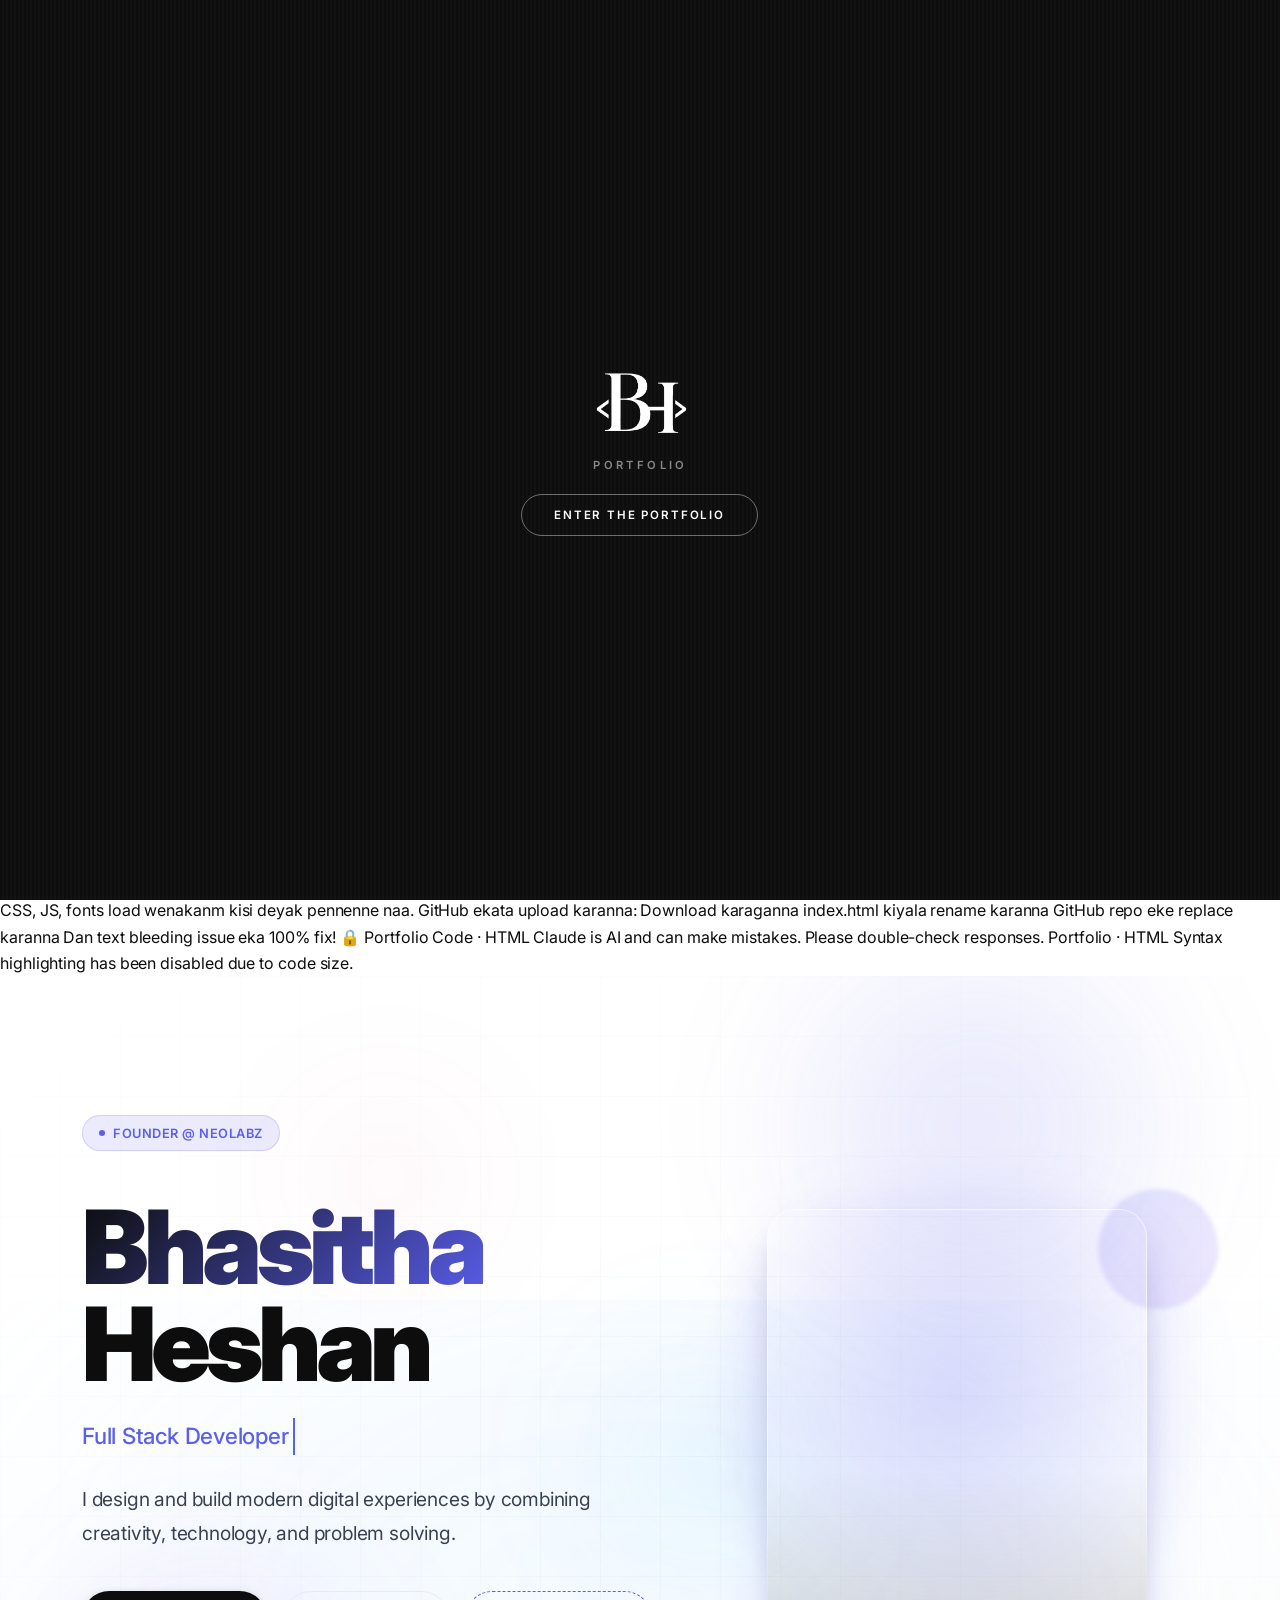
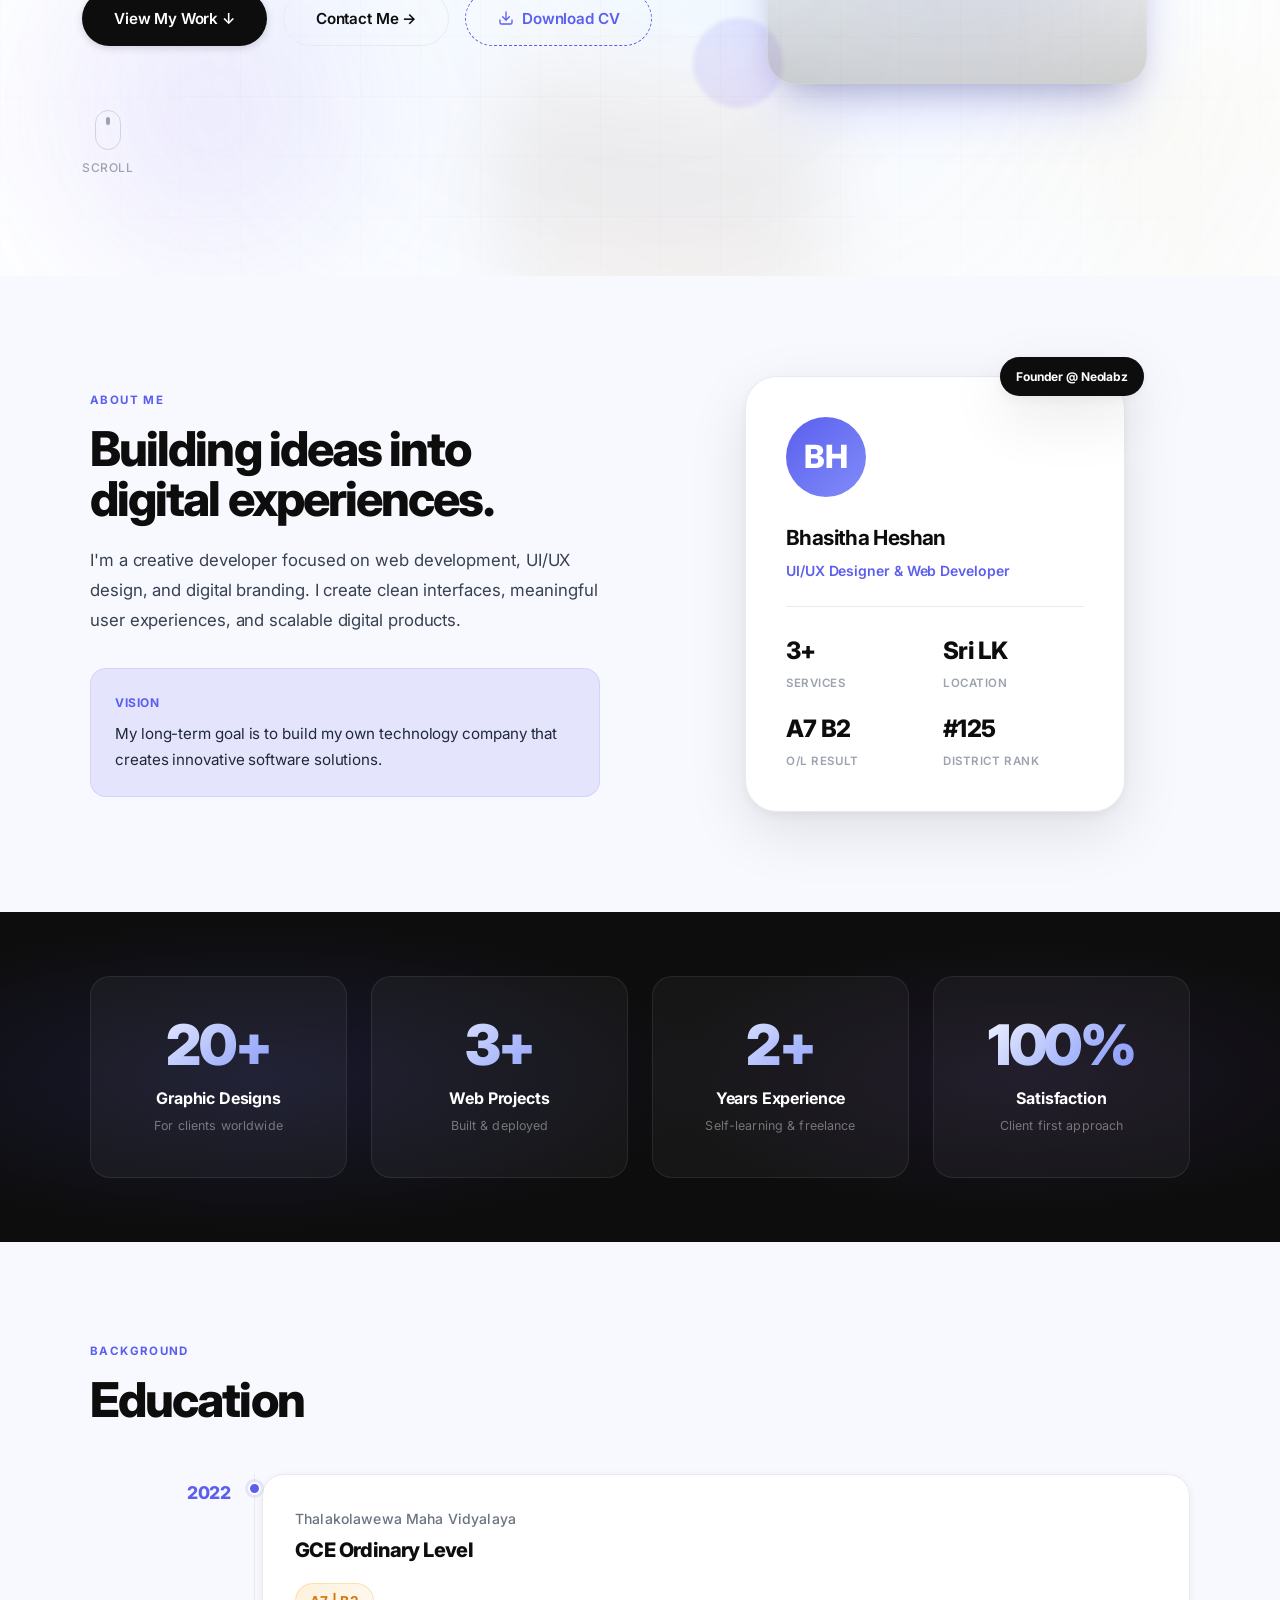
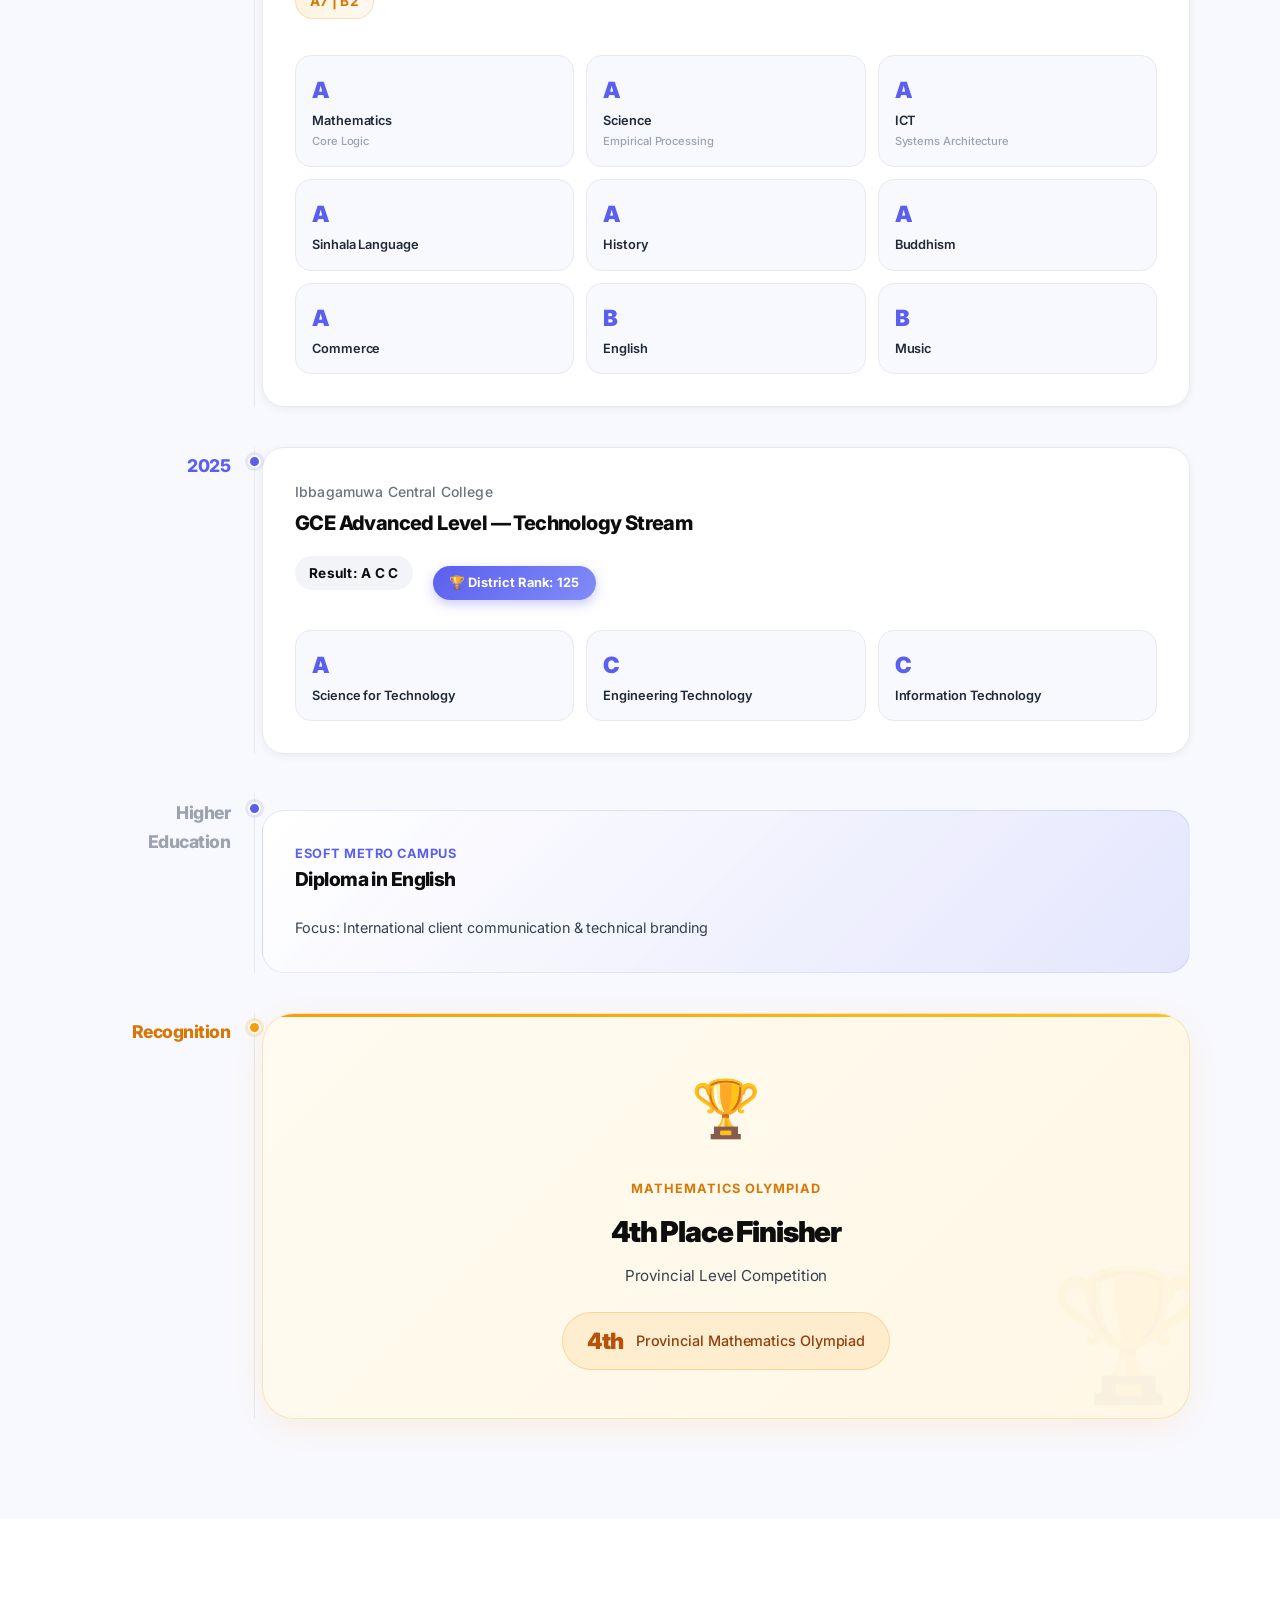
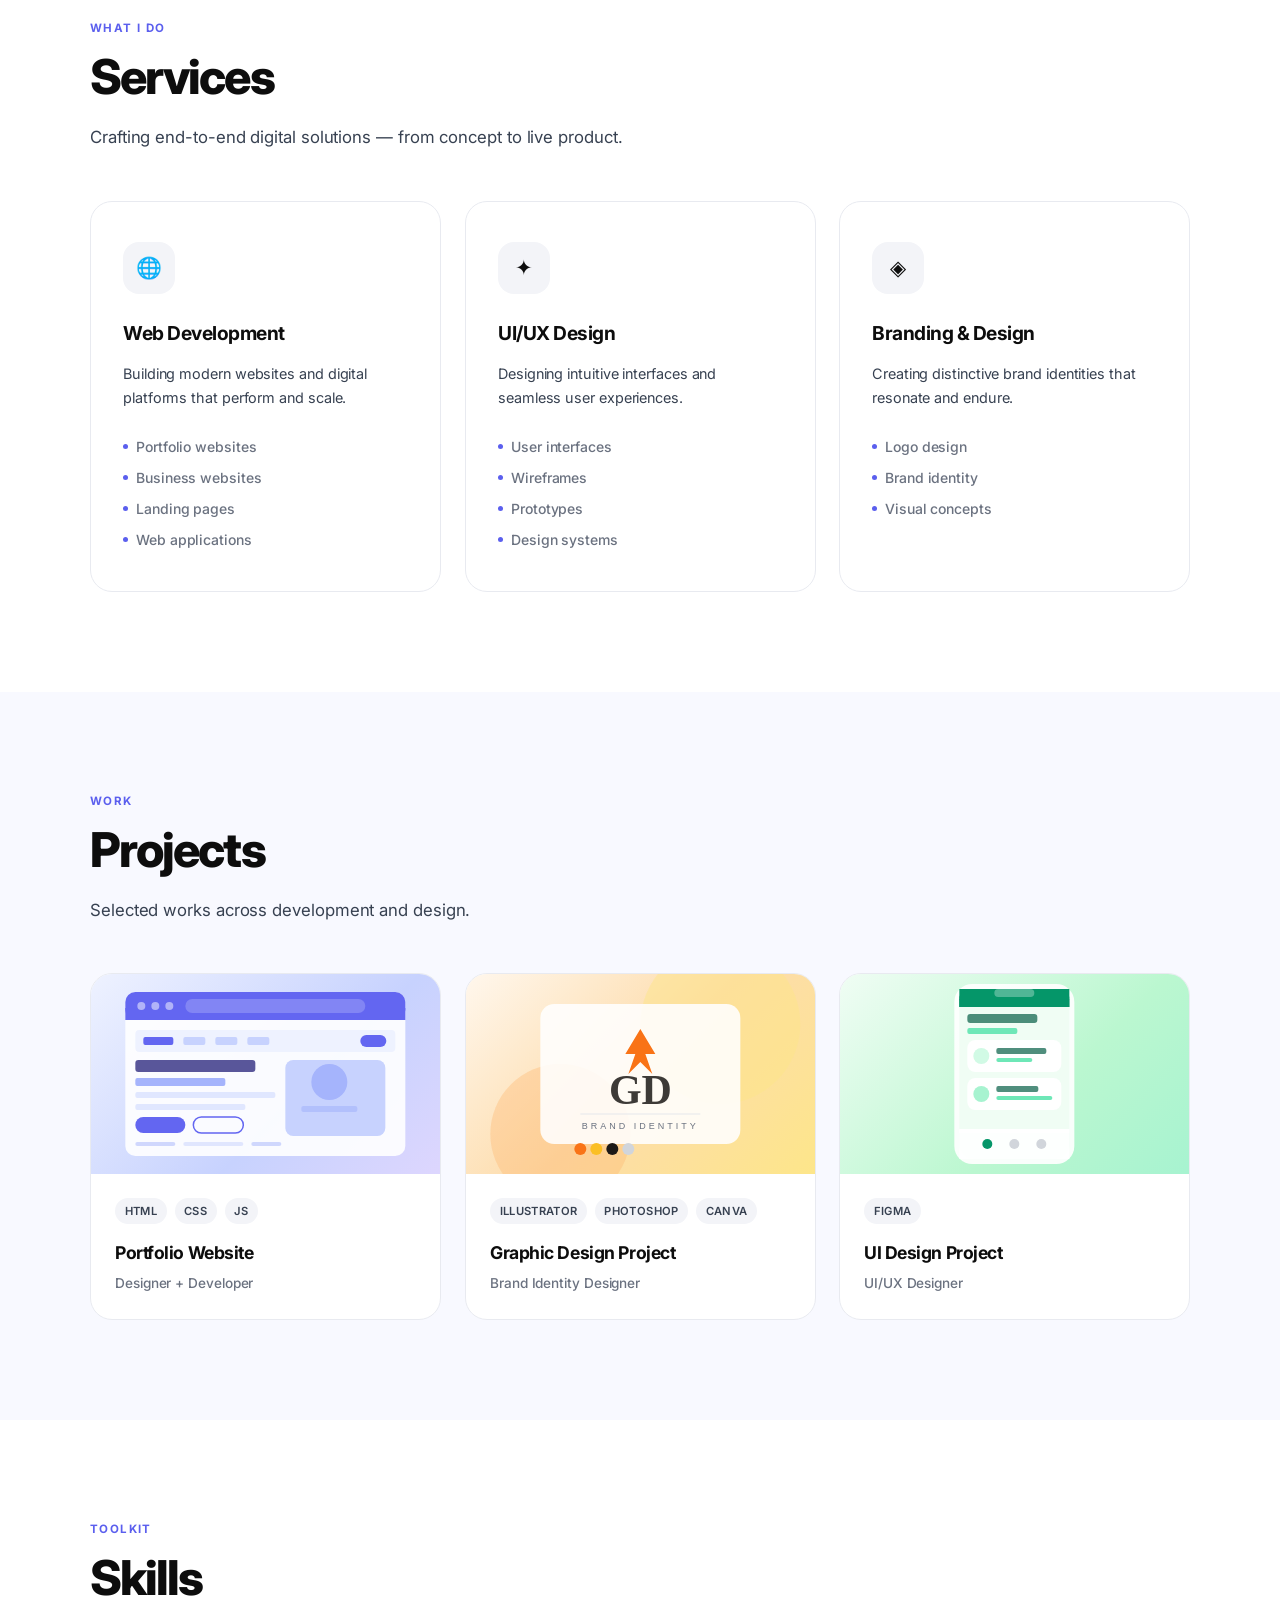
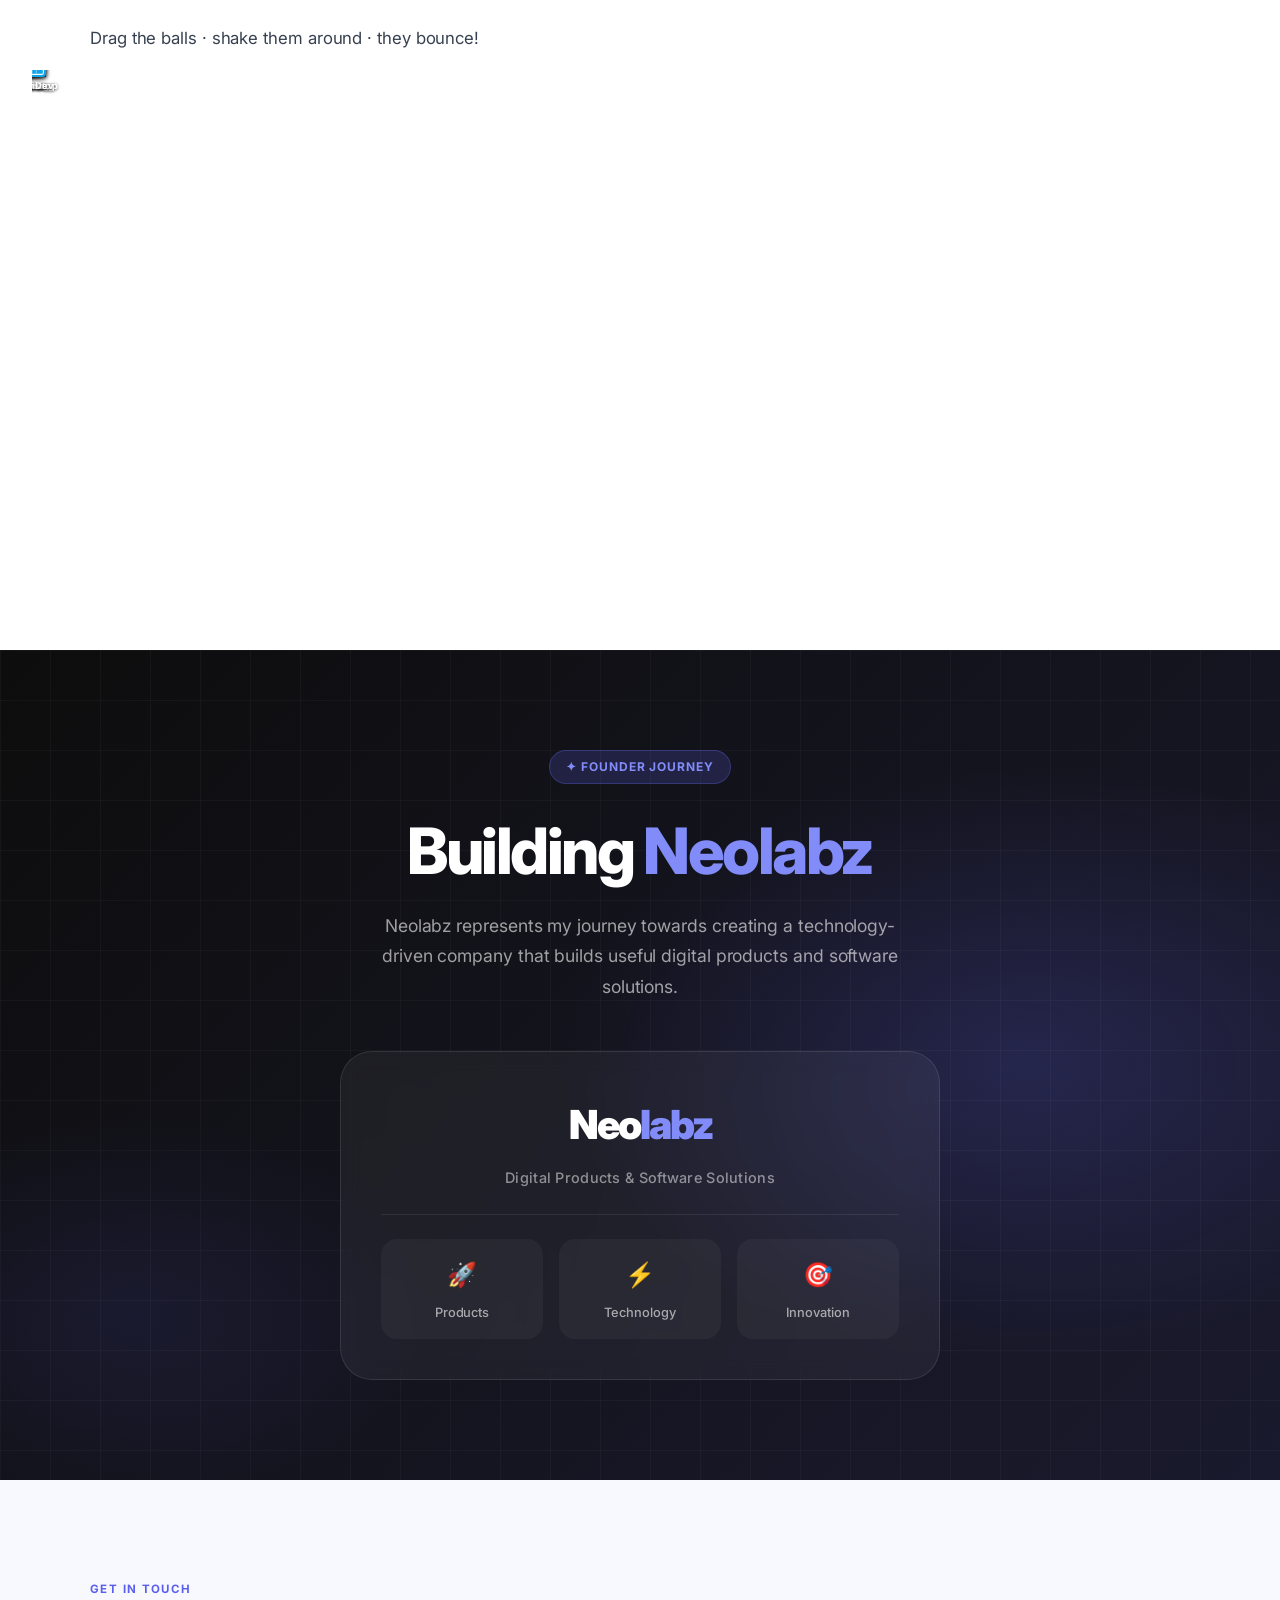
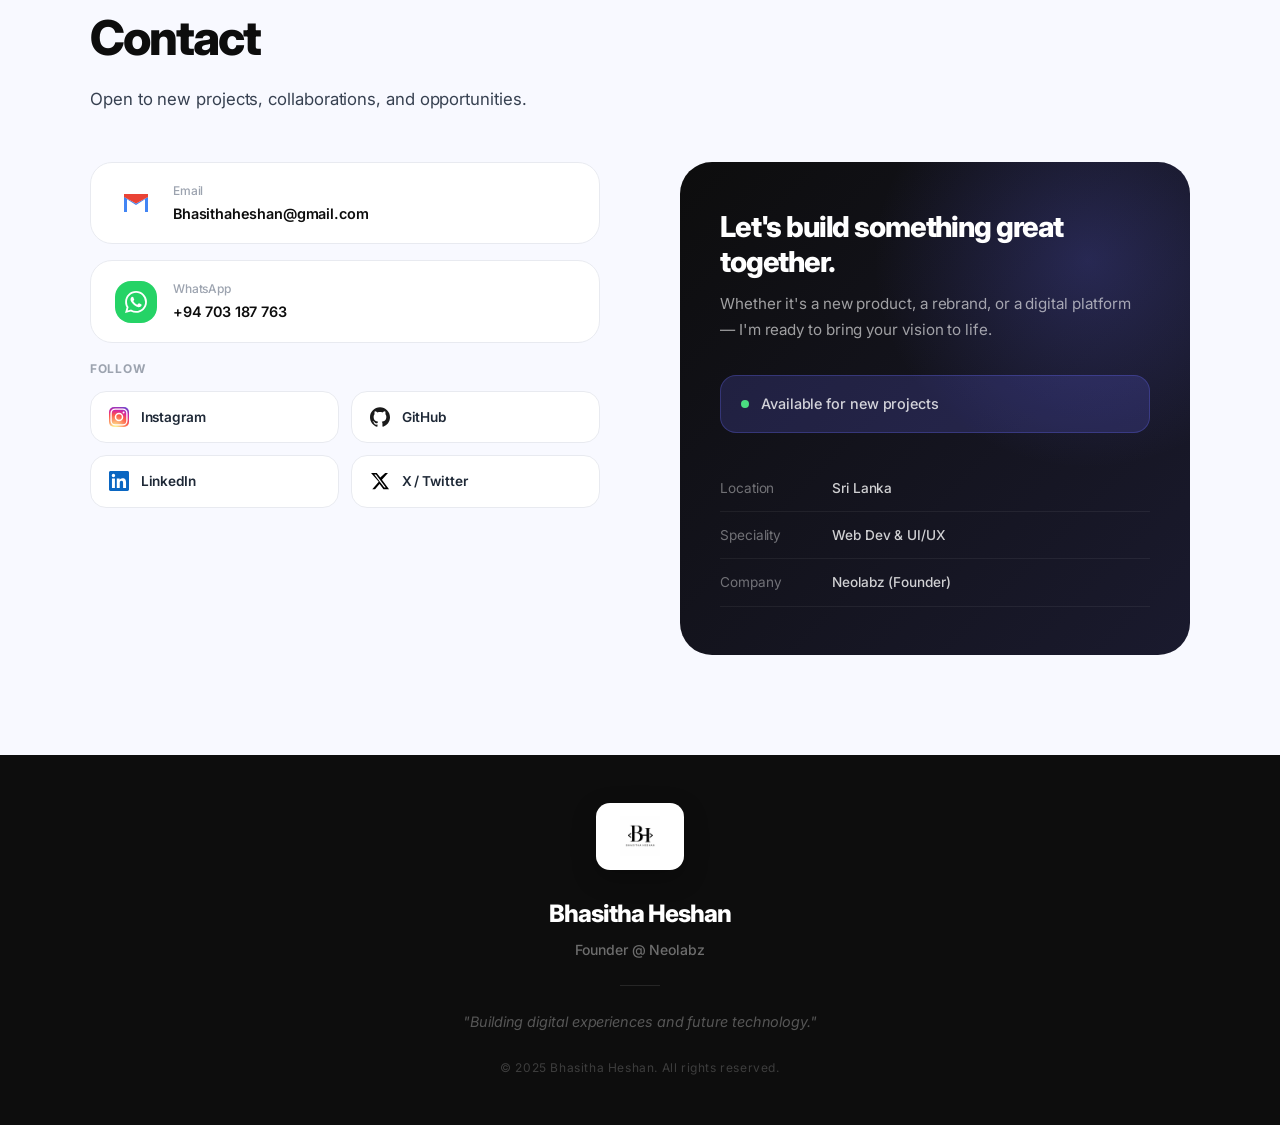
==== index.html @ 8f7a5eb4 "Update index.html" ====
Claude finished the response
1783756547274_image.png
bhman  kiuwe me active krana code eka dan weda nene eka wenuwata bh enna oni ethenta kiyala

Hari machan! Screenshot eke "↑↑↓↓←→←→BA" kiyala pennawa — eka purana Konami code eka. Dan "bh" type karanna change kala, eth egg eke text eka update wela naa. Fix karannam!


Find the Easter egg text and code references
Find the Easter egg text and code references
Found it! Line 3833 sahə 3836 eke old Konami code text thiyenawa. Fix karannam:


Edited a file, read a file
Edited a file, read a file
Done machan! Dan Easter egg screen eke:

"B   H" — monospace, large, white — oyage initials clearly pennawa
"Secret code unlocked 🔓" — Konami Code kiyala naa
Keyboard eke b then h type karanna — try karanna! 🎮


Portfolio
Code · HTML 
1783782776582_image.png
github ekata dala host krl open krama mema enawane uda akuru ekka

Machan issue eka theruma giyaa! GitHub Pages eke site eka open wenakotan, preloader skip wela page content eka directly pennawa, eka nisa chat conversation text eka visible wenawa. Meka GitHub Pages eke index.html eka properly set naa nisa wenawa.

Root cause: portfolio.html kiyala file name eka thiyenawa — GitHub Pages ekata index.html ona.

Fix eka simple:

portfolio.html eka download karanna
index.html kiyala rename karanna
GitHub repository eke replace karanna
Thawath issue ekak: URL eke bhasithaheshan.github.io/Portfolio/ → /Portfolio/ subfolder eke thiyenawa nisa canonical URL eka, og:url eka wrong wenawa. Fix karannam:


Edited 2 files, ran a command
Edited 2 files, ran a command
Now the main issue — text content pennawa nisa preloader eka properly working naa GitHub Pages eke. Let me check:


Ran a command, viewed a file
Ran a command, viewed a file
Found it — GitHub Pages eke JS slow load wenakota body content flash wenawa (FOUC — Flash Of Unstyled Content). Fix: body eke visibility:hidden damannam, JS load wela preloader open wenakotan reveal karannam:


Hide body until preloader JS runs to prevent content flash on GitHub Pages
Hide body until preloader JS runs to prevent content flash on GitHub Pages
Now add a tiny inline script in <head> that immediately shows the body (before full JS loads) to prevent blank white screen:


Edited a file, read a file
Edited a file, read a file
Fix kala machan! Dan mehema karanna:

Step 1: File eka download karanna

Step 2: portfolio.html → index.html kiyala rename karanna (important!)

Step 3: GitHub repository eke yanna → old file eka delete karanna → index.html upload karanna

Step 4: Settings → Pages → Branch: main, folder: / (root) kiyala set karanna

Mokada fix kala:

body{visibility:hidden} — page load wenakotan content invisible, preloader witharai pennawa
DOMContentLoaded — DOM ready wenakotan body-ready class add wenawa, content visible wenawa
GitHub Pages URL eka update kala (canonical, og:url)
Dan upload karala bhasithaheshan.github.io/Portfolio/ open karanna — clean preloader eka witharai pennawa, chat text eka naa! ✅


Portfolio
Code · HTML 
1783783587118_image.png
dan wedi

Machan issue eka clear — preloader eka full screen cover wela naa, body content directly pennawa. visibility:hidden fix eka work kara naa GitHub Pages eke.

Real issue: DOMContentLoaded trigger wenawa, body visible wenawa, eth preloader overlay eka z-index eken above naa properly. Complete fix karannam:


Fix FOUC - hide body completely until preloader is visible
Fix FOUC - hide body completely until preloader is visible
But wait — the real problem is that the preloader div itself might not be covering content properly. Let me check and make the preloader absolutely bulletproof:


Viewed 2 files, ran a command
Viewed 2 files, ran a command
Preloader z-index 9999 eka hari. Real issue eka venna puluwan — curtains eke background naa preloader level eke (preloader itself has no background, only curtain children do). Fix: preloader ekata background:#0D0D0D directly add karannam plus extra style strengthen karannam:


Strengthen preloader to guarantee it covers all content
Strengthen preloader to guarantee it covers all content
Also the .loaded transition should handle the fade out correctly. Let's check:


Ran a command, viewed a file
Ran a command, viewed a file
Good. Now also need to make sure body visibility doesn't interfere. Let me clean up the body CSS fix:


Simplify body visibility - rely on preloader covering content instead
Simplify body visibility - rely on preloader covering content instead
Now update the inline head script to use document.documentElement opacity approach properly:


Edited a file, read a file
Edited a file, read a file
Done machan! Dan mehema fix kala:

Layer 1 — <style>html{opacity:0}</style> head eke inline — page eka load wena passe completely invisible (CSS parse wena gaman apply wenawa, JS wait karanne naa)

Layer 2 — DOMContentLoaded → opacity:1 set wenawa (0.15s fade) — preloader eka already visible wela thiyenawa nisa

Layer 3 — #preloader{background:#0D0D0D} — curtain divs render wenakanm solid black bg ekak thiyenawa — no content bleeds through

Sequence:

Page load → html opacity 0 (invisible)
DOM ready → opacity 1 (0.15s) → preloader (solid black + curtains) visible
User clicks "Enter the Portfolio" → curtains open → site reveal
GitHub ekata index.html vidihata rename karala upload karanna — dan text bleed issue eka naa! ✅


Portfolio
Code · HTML 
1783816983369_image.png
menna machan thawath me akuru enawan euwa ain karapan

Machan, issue eka clear — preloader eka render wenawa kalin page content visible wenawa. html{opacity:0} CSS eka inline <style> tag eke thiyenawa, eth GitHub Pages eke CSS load order eka wenawa.

Nuclear fix: <html> tag ekatama directly style attribute eken opacity 0 damannam — eka CSS parse wena kalin apply wenawa:


Ran a command, edited a file
Ran a command, edited a file
Now remove the separate <style>html{opacity:0}</style> tag since it's now inline on the element:


Edited a file, read a file
Edited a file, read a file
Dan <html lang="en" style="opacity:0"> — browser eka parse karanna patan gaththama first byte eke opacity 0 apply wenawa. CSS, JS, fonts load wenakanm kisi deyak pennenne naa.

GitHub ekata upload karanna:

Download karaganna
index.html kiyala rename karanna
GitHub repo eke replace karanna
Dan text bleeding issue eka 100% fix! 🔒


Portfolio
Code · HTML 





Claude is AI and can make mistakes. Please double-check responses.


Portfolio · HTML
Syntax highlighting has been disabled due to code size.
<!DOCTYPE html>
<html lang="en" style="opacity:0">
<head>
<meta charset="UTF-8"/>
<meta name="viewport" content="width=device-width, initial-scale=1.0"/>
<title>Bhasitha Heshan — UI/UX Designer & Web Developer | Founder @ Neolabz</title>
<meta name="description" content="Bhasitha Heshan is a UI/UX Designer, Full Stack Developer, and Founder of Neolabz, based in Sri Lanka. Explore his portfolio of web design, branding, and development work."/>
<meta name="keywords" content="Bhasitha Heshan, UI UX Designer Sri Lanka, Web Developer Sri Lanka, Neolabz, Full Stack Developer, Brand Designer, Portfolio"/>
<meta name="author" content="Bhasitha Heshan"/>
<meta name="robots" content="index, follow"/>
<meta name="theme-color" content="#5B5FEE"/>
<link rel="canonical" href="https://bhasithaheshan.github.io/Portfolio/"/>

<!-- Favicons -->
<link rel="icon" type="image/png" sizes="32x32" href="[data-uri]"/>
<link rel="apple-touch-icon" sizes="180x180" href="[data-uri]"/>
<link rel="icon" type="image/png" sizes="512x512" href="[data-uri]"/>

<!-- Open Graph / Facebook / WhatsApp / LinkedIn -->
<meta property="og:type" content="website"/>
<meta property="og:url" content="https://bhasithaheshan.github.io/Portfolio/"/>
<meta property="og:title" content="Bhasitha Heshan — UI/UX Designer & Web Developer"/>
<meta property="og:description" content="UI/UX Designer, Full Stack Developer, and Founder of Neolabz. Designing and building modern digital experiences."/>
<meta property="og:image" content="[data-uri]"/>
<meta property="og:image:width" content="800"/>
<meta property="og:image:height" content="800"/>
<meta property="og:locale" content="en_US"/>
<meta property="og:site_name" content="Bhasitha Heshan Portfolio"/>

<!-- Twitter / X Card -->
<meta name="twitter:card" content="summary_large_image"/>
<meta name="twitter:title" content="Bhasitha Heshan — UI/UX Designer & Web Developer"/>
<meta name="twitter:description" content="UI/UX Designer, Full Stack Developer, and Founder of Neolabz. Designing and building modern digital experiences."/>
<meta name="twitter:image" content="[data-uri]"/>

<!-- Structured data for Google (Person schema) -->
<script type="application/ld+json">
{
  "@context": "https://schema.org",
  "@type": "Person",
  "name": "Bhasitha Heshan",
  "jobTitle": "UI/UX Designer & Full Stack Developer",
  "worksFor": {
    "@type": "Organization",
    "name": "Neolabz"
  },
  "url": "https://bhasithaheshan.com/",
  "sameAs": []
}
</script>

<link rel="preconnect" href="https://fonts.googleapis.com"/>
<script>
document.addEventListener('DOMContentLoaded', function() {
  document.documentElement.style.transition = 'opacity 0.15s ease';
  document.documentElement.style.opacity = '1';
});
</script>
<link rel="preconnect" href="https://fonts.gstatic.com" crossorigin/>
<link href="https://fonts.googleapis.com/css2?family=Inter:wght@300;400;500;600;700;800;900&display=swap" rel="stylesheet"/>
<style>
:root{
  --white:#ffffff;
  --black:#0D0D0D;
  --gray-50:#F8F9FF;
  --gray-100:#F3F4F8;
  --gray-200:#E8EAF0;
  --gray-300:#D1D5DB;
  --gray-400:#9CA3AF;
  --gray-500:#6B7280;
  --gray-600:#374151;
  --gray-700:#1F2937;
  --gray-900:#0D0D0D;
  /* Typography tokens */
  --text-primary:#0D0D0D;
  --text-secondary:#1F2937;
  --text-body:#374151;
  --text-muted:#6B7280;
  --text-faint:#9CA3AF;
  /* Accent */
  --accent:#5B5FEE;
  --accent-light:#818CF8;
  --accent-dark:#4338CA;
  --accent-glow:rgba(91,95,238,0.12);
  --accent-glow-strong:rgba(91,95,238,0.22);
  /* Surfaces */
  --surface:#ffffff;
  --surface-raised:#F8F9FF;
  --surface-border:#E8EAF0;
  /* Gradients */
  --grad-text:linear-gradient(135deg,#0D0D0D 0%,#5B5FEE 55%,#8B5CF6 100%);
  /* Legacy compat */
  --glass:rgba(255,255,255,0.75);
  --radius-sm:10px;
  --radius:16px;
  --radius-lg:22px;
  --radius-xl:32px;
  --shadow-sm:0 2px 8px rgba(0,0,0,0.06);
  --shadow:0 6px 24px rgba(0,0,0,0.08),0 1px 3px rgba(0,0,0,0.04);
  --shadow-lg:0 20px 60px rgba(0,0,0,0.1),0 4px 12px rgba(0,0,0,0.05);
  --shadow-xl:0 40px 100px rgba(0,0,0,0.13);
  --shadow-accent:0 8px 30px rgba(91,95,238,0.3);
  --transition:cubic-bezier(0.4,0,0.2,1);
  --transition-spring:cubic-bezier(0.34,1.56,0.64,1);
}
*,*::before,*::after{box-sizing:border-box;margin:0;padding:0}
html{scroll-behavior:smooth;-webkit-font-smoothing:antialiased;-moz-osx-font-smoothing:grayscale}
body{
  font-family:'Inter',-apple-system,BlinkMacSystemFont,'Segoe UI',sans-serif;
  background:#ffffff;
  color:var(--text-primary);
  overflow-x:hidden;
  line-height:1.65;
  font-size:16px;
  letter-spacing:-0.005em;
}
body.body-ready{
  visibility:visible;
}
a{text-decoration:none;color:inherit}
img{max-width:100%;height:auto}
::selection{background:var(--accent);color:#fff}

/* SCROLLBAR */
::-webkit-scrollbar{width:4px}
::-webkit-scrollbar-track{background:var(--gray-100)}
::-webkit-scrollbar-thumb{background:var(--accent);border-radius:2px}

/* ====== DARK MODE ====== */
body.dark-mode{
  --white:#ffffff;
  --black:#F0F0F0;
  --gray-50:#1A1A2E;
  --gray-100:#16213E;
  --gray-200:#0F3460;
  --gray-300:#374151;
  --gray-400:#6B7280;
  --gray-500:#9CA3AF;
  --gray-600:#D1D5DB;
  --gray-700:#E5E7EB;
  --gray-900:#F9FAFB;
  --text-primary:#F9FAFB;
  --text-secondary:#E5E7EB;
  --text-body:#D1D5DB;
  --text-muted:#9CA3AF;
  --text-faint:#6B7280;
  --surface:#1E1E2E;
  --surface-raised:#252538;
  --surface-border:#2D2D44;
  --glass:rgba(30,30,46,0.85);
  --grad-text:linear-gradient(135deg,#F9FAFB 0%,#818CF8 55%,#A78BFA 100%);
  --shadow-sm:0 2px 8px rgba(0,0,0,0.3);
  --shadow:0 6px 24px rgba(0,0,0,0.4),0 1px 3px rgba(0,0,0,0.2);
  --shadow-lg:0 20px 60px rgba(0,0,0,0.5),0 4px 12px rgba(0,0,0,0.3);
  background:#12121E;
  color:var(--text-primary);
}
body.dark-mode nav{
  background:rgba(18,18,30,0.9);
  border-bottom:1px solid rgba(255,255,255,0.06);
}
body.dark-mode .hero-badge{
  background:rgba(91,95,238,0.2);
  border-color:rgba(91,95,238,0.35);
}
body.dark-mode .service-card,
body.dark-mode .project-card,
body.dark-mode .skill-item,
body.dark-mode .education-card,
body.dark-mode .about-card{
  background:var(--surface);
  border-color:var(--surface-border);
}
body.dark-mode .timeline-line{background:var(--surface-border)}
body.dark-mode .mobile-menu{background:rgba(18,18,30,0.98)}
body.dark-mode #home{background:#12121E}
body.dark-mode section{background:#12121E}
body.dark-mode section:nth-child(even){background:#1A1A2E}
body.dark-mode footer{background:#0A0A14}
body.dark-mode .footer-logo-wrap{
  background:rgba(255,255,255,0.1);
  box-shadow:0 4px 16px rgba(0,0,0,0.4);
}
body.dark-mode .tech-tag{
  background:rgba(91,95,238,0.15);
  color:var(--accent-light);
  border:1px solid rgba(91,95,238,0.25);
}
body.dark-mode .hero-grid{opacity:0.04}
body.dark-mode #skills-physics-wrap{background:transparent}

/* Dark mode toggle button */
.dark-toggle{
  background:none;
  border:none;
  cursor:pointer;
  width:40px;height:40px;
  border-radius:50%;
  display:flex;align-items:center;justify-content:center;
  font-size:1.2rem;
  color:var(--text-primary);
  transition:background 0.2s, transform 0.3s var(--transition-spring);
  flex-shrink:0;
  margin-left:0.5rem;
}
.dark-toggle:hover{
  background:var(--accent-glow);
  transform:rotate(20deg) scale(1.1);
}
.dark-toggle .icon-sun{display:none}
.dark-toggle .icon-moon{display:block}
body.dark-mode .dark-toggle .icon-sun{display:block}
body.dark-mode .dark-toggle .icon-moon{display:none}

/* ====== NAV ====== */
nav{
  position:fixed;top:16px;left:50%;
  transform:translateX(-50%);
  z-index:100;
  padding:0 1rem 0 1.25rem;
  display:flex;align-items:center;justify-content:space-between;
  height:52px;
  width:calc(100% - 3rem);
  max-width:1000px;
  background:rgba(255,255,255,0.75);
  backdrop-filter:blur(24px) saturate(200%);
  -webkit-backdrop-filter:blur(24px) saturate(200%);
  border:1px solid rgba(0,0,0,0.08);
  border-radius:100px;
  box-shadow:0 4px 24px rgba(0,0,0,0.06), 0 1px 2px rgba(0,0,0,0.04);
  transition:all 0.4s var(--transition);
}
nav.scrolled{
  background:rgba(255,255,255,0.88);
  box-shadow:0 8px 32px rgba(0,0,0,0.1), 0 1px 3px rgba(0,0,0,0.06);
}
body.dark-mode nav{
  background:rgba(18,18,30,0.75);
  border-color:rgba(255,255,255,0.08);
  box-shadow:0 4px 24px rgba(0,0,0,0.3);
}
body.dark-mode nav.scrolled{
  background:rgba(18,18,30,0.92);
  box-shadow:0 8px 32px rgba(0,0,0,0.4);
}
.nav-logo{
  display:flex;align-items:center;
  text-decoration:none;
  flex-shrink:0;
  color:var(--text-primary);
  transition:opacity 0.2s;
}
.nav-logo:hover{opacity:0.7}
.nav-logo-svg{
  height:32px;
  width:auto;
  transition:transform 0.2s;
}
.nav-logo:hover .nav-logo-svg{transform:scale(1.04)}
.nav-links{
  display:flex;align-items:center;gap:0.1rem;
  list-style:none;
}
.nav-links a{
  font-size:0.82rem;font-weight:500;
  color:var(--text-muted);
  padding:0.4rem 0.75rem;
  border-radius:100px;
  transition:all 0.2s var(--transition);
  letter-spacing:-0.01em;
  white-space:nowrap;
}
.nav-links a:hover{
  color:var(--text-primary);
  background:rgba(0,0,0,0.05);
}
body.dark-mode .nav-links a:hover{
  background:rgba(255,255,255,0.08);
}
.nav-links a.active{
  color:var(--text-primary);
  background:rgba(0,0,0,0.05);
}
body.dark-mode .nav-links a.active{
  background:rgba(255,255,255,0.08);
}
.nav-cta{
  background:var(--black) !important;
  color:#fff !important;
  padding:0.45rem 1.1rem !important;
  font-size:0.82rem !important;
}
.nav-cta:hover{
  background:var(--accent) !important;
  color:#fff !important;
  transform:scale(1.03);
}
.nav-mobile-btn{
  display:none;
  flex-direction:column;gap:5px;
  background:none;border:none;cursor:pointer;padding:8px;
}
.nav-mobile-btn span{
  display:block;width:20px;height:1.5px;
  background:var(--black);border-radius:2px;
  transition:all 0.3s var(--transition);
}
body.dark-mode .nav-mobile-btn span{background:#fff}
.mobile-menu{
  display:none;
  position:fixed;top:76px;left:1.5rem;right:1.5rem;z-index:99;
  background:rgba(255,255,255,0.97);
  backdrop-filter:blur(20px);
  border:1px solid rgba(0,0,0,0.08);
  border-radius:20px;
  padding:1rem;
  flex-direction:column;gap:0.25rem;
  box-shadow:0 8px 32px rgba(0,0,0,0.1);
}
.mobile-menu.open{display:flex}
.mobile-menu a{
  font-size:1rem;font-weight:500;color:var(--gray-700);
  padding:0.75rem 1rem;border-radius:var(--radius-sm);
  transition:all 0.2s;
}
.mobile-menu a:hover{background:var(--gray-100);color:var(--black)}

/* ====== PAGE TRANSITION ====== */
#page-transition{
  position:fixed;
  top:0;left:0;right:0;
  z-index:9000;
  pointer-events:none;
}
.pt-bar{
  height:3px;
  width:0%;
  background:linear-gradient(90deg, var(--accent) 0%, var(--accent-light) 50%, #8B5CF6 100%);
  box-shadow:0 0 10px rgba(91,95,238,0.6);
  transition:width 0.35s var(--transition), opacity 0.25s;
  opacity:0;
}
.pt-bar.running{
  opacity:1;
}

/* Section fade-in on scroll nav */
.section-transitioning{
  animation:sectionFadeIn 0.45s var(--transition) both;
}
@keyframes sectionFadeIn{
  from{opacity:0.4;transform:translateY(12px)}
  to{opacity:1;transform:translateY(0)}
}

/* ====== SCROLL PROGRESS BAR ====== */
#scroll-progress{
  position:fixed;
  top:0;left:0;
  height:3px;
  width:0%;
  background:linear-gradient(90deg,var(--accent) 0%,var(--accent-light) 50%,#8B5CF6 100%);
  z-index:200;
  transition:width 0.1s linear;
  box-shadow:0 0 8px rgba(91,95,238,0.5);
}

/* ====== CINEMATIC CURTAIN PRELOADER ====== */
#preloader{
  position:fixed;
  inset:0;
  z-index:9999;
  pointer-events:all;
  display:flex;
  align-items:center;
  justify-content:center;
  background:#0D0D0D; /* Solid fallback so nothing shows through before curtains render */
  transition:none;
}
/* Left curtain */
.curtain-left,
.curtain-right{
  position:absolute;
  top:0;bottom:0;
  width:50%;
  background:#0D0D0D;
  z-index:1;
  transition:transform 0.9s cubic-bezier(0.76,0,0.24,1);
}
.curtain-left{ left:0; transform:translateX(0); }
.curtain-right{ right:0; transform:translateX(0); }

/* Curtain texture overlay */
.curtain-left::after,
.curtain-right::after{
  content:'';
  position:absolute;
  inset:0;
  background:repeating-linear-gradient(
    90deg,
    transparent,
    transparent 2px,
    rgba(255,255,255,0.02) 2px,
    rgba(255,255,255,0.02) 4px
  );
  pointer-events:none;
}

/* Center seam glow */
.curtain-seam{
  position:absolute;
  top:0;bottom:0;
  left:50%;
  width:2px;
  transform:translateX(-50%);
  background:linear-gradient(
    to bottom,
    transparent 0%,
    var(--accent) 20%,
    var(--accent-light) 50%,
    var(--accent) 80%,
    transparent 100%
  );
  z-index:2;
  opacity:0;
  animation:seamGlow 1.2s 0.2s ease forwards;
}
@keyframes seamGlow{
  0%{opacity:0;box-shadow:none}
  40%{opacity:1;box-shadow:0 0 20px 4px rgba(91,95,238,0.6)}
  100%{opacity:0;box-shadow:0 0 40px 8px rgba(91,95,238,0)}
}

/* Center content */
.preloader-content{
  position:absolute;
  z-index:3;
  display:flex;flex-direction:column;align-items:center;gap:1.2rem;
  pointer-events:none; /* children that need clicks override this */
}
.preloader-content .preloader-enter-btn{
  pointer-events:all;
}
.preloader-logo-img{
  height:72px;
  width:auto;
  filter:none;
  opacity:0;
  animation:preloaderLogoIn 0.6s 0.15s cubic-bezier(0.34,1.56,0.64,1) forwards;
}
@keyframes preloaderLogoIn{
  from{opacity:0;transform:scale(0.8) translateY(12px)}
  to{opacity:1;transform:scale(1) translateY(0)}
}
.preloader-tagline{
  font-size:0.7rem;
  font-weight:600;
  letter-spacing:0.3em;
  text-transform:uppercase;
  color:rgba(255,255,255,0.5);
  opacity:0;
  animation:preloaderFadeIn 0.5s 0.5s ease forwards;
}
.preloader-bar-track{
  width:120px;height:1.5px;
  background:rgba(255,255,255,0.15);
  overflow:hidden;
  opacity:0;
  animation:preloaderFadeIn 0.5s 0.3s ease forwards;
}
.preloader-bar-fill{
  height:100%;width:0%;
  background:linear-gradient(90deg,var(--accent),var(--accent-light));
  animation:preloaderFill 1.1s 0.4s ease forwards;
}
@keyframes preloaderFadeIn{
  from{opacity:0;transform:translateY(6px)}
  to{opacity:1;transform:translateY(0)}
}
@keyframes preloaderFill{
  from{width:0%} to{width:100%}
}

/* Enter button */
.preloader-enter-btn{
  display:flex;align-items:center;justify-content:center;
  background:transparent;
  color:#ffffff;
  border:1.5px solid rgba(255,255,255,0.4);
  padding:0.8rem 2rem;
  border-radius:100px;
  font-size:0.72rem;
  font-weight:600;
  letter-spacing:0.16em;
  text-transform:uppercase;
  white-space:nowrap;
  cursor:pointer;
  font-family:inherit;
  position:relative;
  overflow:hidden;
  animation:preloaderFadeIn 0.5s ease both;
  transition:color 0.4s var(--transition), border-color 0.4s var(--transition), letter-spacing 0.4s var(--transition);
  pointer-events:all;
}
.preloader-enter-btn::before{
  content:'';
  position:absolute;
  inset:0;
  background:#ffffff;
  transform:scaleX(0);
  transform-origin:left;
  transition:transform 0.45s var(--transition);
  z-index:-1;
  border-radius:100px;
}
.preloader-enter-btn:hover{
  color:#0D0D0D;
  letter-spacing:0.2em;
  border-color:#ffffff;
}
.preloader-enter-btn:hover::before{
  transform:scaleX(1);
}

/* Curtain open state */
#preloader.loaded .curtain-left{
  transform:translateX(-100%);
}
#preloader.loaded .curtain-right{
  transform:translateX(100%);
}
#preloader.loaded .preloader-content,
#preloader.loaded .curtain-seam{
  opacity:0;
  transition:opacity 0.3s ease;
}
#preloader.done{
  pointer-events:none;
}

#home{
  min-height:100vh;
  display:flex;align-items:center;justify-content:center;
  padding:120px 2rem 80px;
  position:relative;
  overflow:hidden;
}
.hero-inner{
  max-width:1180px;width:100%;
  display:grid;
  grid-template-columns:1.1fr 0.9fr;
  align-items:center;
  gap:3rem;
  position:relative;z-index:1;
  padding:0 2rem;
}
/* Abstract blurred photo background layer */
.hero-photo-wrap{
  position:absolute;
  inset:0;
  z-index:0;
  pointer-events:none;
  overflow:hidden;
  will-change:transform;
}
.hero-photo-wrap::after{
  content:'';
  position:absolute;inset:0;
  background:radial-gradient(
    ellipse 100% 100% at 50% 50%,
    transparent 30%,
    rgba(255,255,255,0.5) 60%,
    rgba(255,255,255,0.92) 85%,
    #ffffff 100%
  );
  z-index:1;
}
.hero-photo{
  position:absolute;
  inset:-10%;          /* slight oversize so blur edges don't show hard lines */
  background-size:cover;
  background-position:center 20%;
  background-repeat:no-repeat;
  filter:blur(40px) saturate(1.4) brightness(1.1);
  opacity:0.13;
  transform:scale(1.08); /* prevent blur edge artifacts */
  /* Radial mask: fully transparent at all edges, slight presence at center */
  -webkit-mask-image: radial-gradient(
    ellipse 75% 75% at 50% 40%,
    rgba(0,0,0,0.9) 0%,
    rgba(0,0,0,0.7) 30%,
    rgba(0,0,0,0.3) 55%,
    transparent 80%
  );
  mask-image: radial-gradient(
    ellipse 75% 75% at 50% 40%,
    rgba(0,0,0,0.9) 0%,
    rgba(0,0,0,0.7) 30%,
    rgba(0,0,0,0.3) 55%,
    transparent 80%
  );
  animation:heroBgIn 2s 0.3s ease both;
}
@keyframes heroBgIn{
  from{opacity:0;transform:scale(1.15)}
  to{opacity:0.13;transform:scale(1.08)}
}

/* Visible portrait — right column of hero split layout */
.hero-portrait-wrap{
  position:relative;
  z-index:1;
  display:flex;
  align-items:center;
  justify-content:center;
  animation:portraitIn 0.9s 0.2s cubic-bezier(0.16,1,0.3,1) both;
}
@keyframes portraitIn{
  from{opacity:0;transform:translateY(24px) scale(0.96)}
  to{opacity:1;transform:translateY(0) scale(1)}
}
.hero-portrait{
  position:relative;
  width:100%;
  max-width:380px;
  aspect-ratio:4/5;
  border-radius:28px;
  overflow:hidden;
  box-shadow:
    0 30px 60px -12px rgba(91,95,238,0.25),
    0 18px 36px -18px rgba(13,13,13,0.3),
    0 0 0 1px rgba(255,255,255,0.6) inset;
}
.hero-portrait-slide{
  position:absolute;
  inset:0;
  background-size:cover;
  background-position:center 18%;
  opacity:0;
}
/* Crossfade cycle: 30s total, two images, 15s each with smooth fade transitions */
.hero-portrait-slide.slide-a{
  animation:portraitSlideA 30s ease-in-out infinite;
}
.hero-portrait-slide.slide-b{
  animation:portraitSlideB 30s ease-in-out infinite;
}
@keyframes portraitSlideA{
  0%{opacity:1}
  43%{opacity:1}
  50%{opacity:0}
  93%{opacity:0}
  100%{opacity:1}
}
@keyframes portraitSlideB{
  0%{opacity:0}
  43%{opacity:0}
  50%{opacity:1}
  93%{opacity:1}
  100%{opacity:0}
}
.hero-portrait::after{
  content:'';
  position:absolute;inset:0;
  background:linear-gradient(180deg, transparent 55%, rgba(13,13,13,0.18) 100%);
  pointer-events:none;
}
.hero-portrait-glow{
  position:absolute;
  inset:-30px;
  z-index:-1;
  background:radial-gradient(ellipse 70% 70% at 50% 40%, var(--accent-glow-strong) 0%, transparent 70%);
  filter:blur(20px);
  border-radius:40px;
}
.hero-portrait-blob{
  position:absolute;
  width:120px;height:120px;
  border-radius:50%;
  background:linear-gradient(135deg, var(--accent), #8B5CF6);
  opacity:0.15;
  z-index:-1;
  filter:blur(2px);
}
.hero-portrait-blob.blob-1{top:-20px;right:-20px}
.hero-portrait-blob.blob-2{bottom:-24px;left:-24px;width:90px;height:90px;opacity:0.12}
body.dark-mode .hero-portrait{
  box-shadow:
    0 30px 60px -12px rgba(91,95,238,0.35),
    0 18px 36px -18px rgba(0,0,0,0.5),
    0 0 0 1px rgba(255,255,255,0.08) inset;
}
.hero-bg{
  position:absolute;inset:0;
  overflow:hidden;
  pointer-events:none;
  z-index:0;
}
.mesh-blob{
  position:absolute;
  border-radius:50%;
  filter:blur(70px);
  opacity:0.55;
  will-change:transform;
}
.mesh-blob-1{
  width:480px;height:480px;
  top:-10%;right:5%;
  background:radial-gradient(circle, rgba(91,95,238,0.35) 0%, transparent 70%);
  animation:meshFloat1 18s ease-in-out infinite;
}
.mesh-blob-2{
  width:420px;height:420px;
  bottom:-5%;left:0%;
  background:radial-gradient(circle, rgba(139,92,246,0.28) 0%, transparent 70%);
  animation:meshFloat2 22s ease-in-out infinite;
}
.mesh-blob-3{
  width:340px;height:340px;
  top:35%;left:42%;
  background:radial-gradient(circle, rgba(56,189,248,0.18) 0%, transparent 70%);
  animation:meshFloat3 26s ease-in-out infinite;
}
.mesh-blob-4{
  width:260px;height:260px;
  top:8%;left:20%;
  background:radial-gradient(circle, rgba(236,72,153,0.12) 0%, transparent 70%);
  animation:meshFloat4 20s ease-in-out infinite;
}
@keyframes meshFloat1{
  0%,100%{transform:translate(0,0) scale(1)}
  33%{transform:translate(-40px,30px) scale(1.08)}
  66%{transform:translate(20px,-25px) scale(0.95)}
}
@keyframes meshFloat2{
  0%,100%{transform:translate(0,0) scale(1)}
  33%{transform:translate(35px,-20px) scale(1.1)}
  66%{transform:translate(-25px,15px) scale(0.92)}
}
@keyframes meshFloat3{
  0%,100%{transform:translate(0,0) scale(1)}
  50%{transform:translate(-30px,-30px) scale(1.15)}
}
@keyframes meshFloat4{
  0%,100%{transform:translate(0,0) scale(1)}
  50%{transform:translate(25px,20px) scale(0.9)}
}
body.dark-mode .mesh-blob-1{ opacity:0.35; background:radial-gradient(circle, rgba(129,140,248,0.4) 0%, transparent 70%); }
body.dark-mode .mesh-blob-2{ opacity:0.3; background:radial-gradient(circle, rgba(167,139,250,0.32) 0%, transparent 70%); }
body.dark-mode .mesh-blob-3{ opacity:0.22; }
body.dark-mode .mesh-blob-4{ opacity:0.15; }
@media (prefers-reduced-motion: reduce){
  .mesh-blob{ animation:none !important; }
}
.hero-grid{
  position:absolute;inset:0;
  background-image:
    linear-gradient(rgba(0,0,0,0.025) 1px, transparent 1px),
    linear-gradient(90deg, rgba(0,0,0,0.025) 1px, transparent 1px);
  background-size:60px 60px;
  pointer-events:none;
  mask-image:radial-gradient(ellipse 80% 80% at 50% 50%, black, transparent);
}
.hero-content{
  width:100%;
  display:flex;flex-direction:column;align-items:flex-start;
  text-align:left;
  position:relative;z-index:1;
}
.hero-badge{
  display:inline-flex;align-items:center;gap:0.5rem;
  background:var(--accent-glow);
  border:1px solid rgba(99,102,241,0.2);
  color:var(--accent);
  font-size:0.8rem;font-weight:600;
  letter-spacing:0.04em;text-transform:uppercase;
  padding:0.4rem 1rem;
  border-radius:100px;
  margin-bottom:2rem;
  animation:fadeUp 0.6s var(--transition) both;
}
.hero-badge::before{
  content:'';width:6px;height:6px;
  background:var(--accent);border-radius:50%;
  animation:pulse 2s infinite;
}
@keyframes pulse{0%,100%{opacity:1;transform:scale(1)}50%{opacity:0.5;transform:scale(0.8)}}

.hero-name{
  font-size:clamp(3rem,8vw,7rem);
  font-weight:900;
  letter-spacing:-0.05em;
  line-height:0.95;
  color:var(--text-primary);
  margin-bottom:0.5rem;
  overflow:visible;
  padding-top:0.5rem;
  margin-top:0.5rem;
}
.hero-name-line{
  display:inline-block;
  overflow:visible;
}
/* Hero name letters - no animation, just visible */
.hero-letter{
  display:inline-block;
}
/* Shimmer on the first line (Bhasitha) */
#heroNameLine1{
  background:linear-gradient(135deg,#0D0D0D 0%,#5B5FEE 40%,#8B5CF6 65%,#0D0D0D 100%);
  background-size:300% 100%;
  -webkit-background-clip:text;
  -webkit-text-fill-color:transparent;
  background-clip:text;
  animation:shimmer 5s 1.5s ease-in-out infinite;
}
@keyframes shimmer{0%{background-position:100% 0}100%{background-position:-100% 0}}

.hero-role-wrapper{
  height:2.5rem;
  overflow:hidden;
  margin:1rem 0 1.5rem;
  animation:fadeUp 0.6s 0.2s var(--transition) both;
}
.hero-role{
  font-size:clamp(1rem,2.5vw,1.4rem);
  font-weight:500;
  color:var(--accent);
  letter-spacing:-0.01em;
  display:flex;align-items:center;gap:0.5rem;
  justify-content:flex-start;
}
.typing-text{
  display:inline-block;
  border-right:2px solid var(--accent);
  padding-right:4px;
  animation:blink 0.8s step-end infinite;
}
@keyframes blink{0%,100%{border-color:var(--accent)}50%{border-color:transparent}}

.hero-tagline{
  font-size:clamp(1rem,2vw,1.2rem);
  font-weight:400;
  color:var(--text-body);
  max-width:560px;
  line-height:1.8;
  letter-spacing:-0.01em;
  margin-bottom:2.5rem;
  animation:fadeUp 0.7s 0.3s var(--transition) both;
}
.hero-buttons{
  display:flex;gap:1rem;flex-wrap:wrap;justify-content:flex-start;
  animation:fadeUp 0.6s 0.4s var(--transition) both;
}
.btn{
  display:inline-flex;align-items:center;gap:0.5rem;
  padding:0.875rem 2rem;
  border-radius:100px;
  font-size:0.95rem;font-weight:600;
  letter-spacing:-0.01em;
  cursor:pointer;border:none;
  transition:all 0.25s var(--transition-spring);
  text-decoration:none;
}
.btn-primary{
  background:var(--black);
  color:#fff;
  box-shadow:0 2px 8px rgba(0,0,0,0.15);
}
.btn-primary:hover{
  background:var(--accent);
  transform:translateY(-2px);
  box-shadow:0 8px 24px rgba(99,102,241,0.35);
}
.btn-secondary{
  background:transparent;
  color:var(--black);
  border:1.5px solid var(--gray-200);
}
.btn-secondary:hover{
  border-color:var(--gray-400);
  background:var(--gray-50);
  transform:translateY(-2px);
}
.btn-cv{
  background:transparent;
  color:var(--accent);
  border:1.5px dashed var(--accent);
}
.btn-cv:hover{
  background:var(--accent-glow);
  border-style:solid;
  transform:translateY(-2px);
  box-shadow:0 8px 20px rgba(91,95,238,0.18);
}
.btn-cv svg{
  transition:transform 0.25s var(--transition-spring);
}
.btn-cv:hover svg{
  transform:translateY(2px);
}
body.dark-mode .btn-cv{
  color:var(--accent-light);
  border-color:var(--accent-light);
}
body.dark-mode .btn-cv:hover{
  background:rgba(129,140,248,0.12);
}
.hero-scroll{
  margin-top:4rem;
  display:flex;flex-direction:column;align-items:center;gap:0.5rem;
  animation:fadeUp 0.6s 0.6s var(--transition) both;
}
.scroll-indicator{
  width:26px;height:40px;
  border:1.5px solid var(--gray-300);
  border-radius:100px;
  position:relative;
  display:flex;justify-content:center;
}
.scroll-dot{
  width:4px;height:8px;
  background:var(--gray-400);
  border-radius:100px;
  position:absolute;top:6px;
  animation:scrollDown 2s infinite;
}
@keyframes scrollDown{0%{top:6px;opacity:1}100%{top:22px;opacity:0}}
.scroll-label{font-size:0.75rem;color:var(--gray-400);font-weight:500;letter-spacing:0.05em}

/* ====== SECTIONS ====== */
section{padding:100px 2rem}
.container{max-width:1100px;margin:0 auto}
.section-label{
  font-size:0.72rem;font-weight:700;
  letter-spacing:0.12em;text-transform:uppercase;
  color:var(--accent);
  margin-bottom:0.875rem;
}
.section-title{
  font-size:clamp(2rem,4vw,3rem);
  font-weight:800;letter-spacing:-0.04em;
  line-height:1.05;color:var(--text-primary);
  margin-bottom:1.25rem;
}
.section-text{
  font-size:1.05rem;color:var(--text-body);
  max-width:580px;line-height:1.8;
  font-weight:400;
}

/* ====== ABOUT ====== */
#about{background:var(--gray-50)}
.about-grid{
  display:grid;
  grid-template-columns:1fr 1fr;
  gap:80px;
  align-items:center;
}
.about-visual{
  position:relative;
  display:flex;align-items:center;justify-content:center;
}
.about-card{
  background:#fff;
  border:1px solid var(--gray-200);
  border-radius:var(--radius-xl);
  padding:2.5rem;
  box-shadow:var(--shadow-lg);
  width:100%;max-width:380px;
  position:relative;
}
.about-avatar{
  width:80px;height:80px;
  background:linear-gradient(135deg,var(--accent),var(--accent-light));
  border-radius:50%;
  display:flex;align-items:center;justify-content:center;
  margin-bottom:1.5rem;
  font-size:2rem;color:#fff;font-weight:800;
}
.about-card-name{font-size:1.3rem;font-weight:700;letter-spacing:-0.03em;margin-bottom:0.25rem;color:var(--text-primary)}
.about-card-role{font-size:0.875rem;color:var(--accent);font-weight:600;margin-bottom:1.5rem}
.about-stats{
  display:grid;grid-template-columns:1fr 1fr;gap:1rem;
  padding-top:1.5rem;
  border-top:1px solid var(--gray-200);
}
.stat-item{
  display:flex;flex-direction:column;gap:0.2rem;
}
.stat-value{font-size:1.5rem;font-weight:800;letter-spacing:-0.03em;color:var(--text-primary)}
.stat-label{font-size:0.72rem;color:var(--text-faint);font-weight:600;letter-spacing:0.05em;text-transform:uppercase}
.about-floating-badge{
  position:absolute;top:-20px;right:-20px;
  background:var(--black);color:#fff;
  font-size:0.75rem;font-weight:700;
  padding:0.6rem 1rem;border-radius:100px;
  box-shadow:var(--shadow-lg);
  letter-spacing:-0.01em;
}
.about-vision{
  background:var(--accent-glow);
  border:1px solid rgba(99,102,241,0.15);
  border-radius:var(--radius);
  padding:1.5rem;
  margin-top:2rem;
}
.about-vision-label{
  font-size:0.75rem;font-weight:700;letter-spacing:0.05em;text-transform:uppercase;
  color:var(--accent);margin-bottom:0.5rem;
}
.about-vision-text{
  font-size:0.95rem;color:var(--gray-700);line-height:1.7;
}

/* ====== SERVICES ====== */
#services{background:#fff}
.services-grid{
  display:grid;
  grid-template-columns:repeat(3,1fr);
  gap:1.5rem;
  margin-top:3rem;
}
.service-card{
  background:#fff;
  border:1px solid var(--gray-200);
  border-radius:var(--radius-lg);
  padding:2.5rem 2rem;
  transition:box-shadow 0.3s var(--transition-spring), border-color 0.3s;
  position:relative;
  overflow:hidden;
  transform-style:preserve-3d;
  will-change:transform;
  cursor:default;
}
.service-card::before{
  content:'';
  position:absolute;inset:0;
  background:linear-gradient(135deg,var(--accent-glow),transparent);
  opacity:0;transition:opacity 0.3s;
}
.service-card:hover{
  box-shadow:var(--shadow-xl);
  border-color:rgba(99,102,241,0.2);
}
.service-card:hover::before{opacity:1}
.service-icon{
  width:52px;height:52px;
  background:var(--gray-100);
  border-radius:var(--radius);
  display:flex;align-items:center;justify-content:center;
  margin-bottom:1.5rem;
  font-size:1.3rem;
  transition:all 0.3s;
  position:relative;z-index:1;
}
.service-card:hover .service-icon{background:var(--accent);color:#fff}
.service-title{
  font-size:1.2rem;font-weight:700;letter-spacing:-0.025em;
  margin-bottom:0.75rem;position:relative;z-index:1;
  color:var(--text-primary);
}
.service-desc{
  font-size:0.9rem;color:var(--text-body);line-height:1.7;
  margin-bottom:1.5rem;position:relative;z-index:1;
}
.service-list{
  list-style:none;display:flex;flex-direction:column;gap:0.5rem;
  position:relative;z-index:1;
}
.service-list li{
  font-size:0.875rem;color:var(--text-muted);
  display:flex;align-items:center;gap:0.5rem;
  font-weight:500;
}
.service-list li::before{
  content:'';width:5px;height:5px;
  background:var(--accent);border-radius:50%;flex-shrink:0;
}

/* ====== PROJECTS ====== */
#projects{background:var(--gray-50)}
.projects-grid{
  display:grid;
  grid-template-columns:repeat(3,1fr);
  gap:1.5rem;
  margin-top:3rem;
}
.project-card{
  background:#fff;
  border:1px solid var(--gray-200);
  border-radius:var(--radius-lg);
  overflow:hidden;
  transition:box-shadow 0.35s var(--transition-spring), border-color 0.35s;
  position:relative;
  cursor:pointer;
  transform-style:preserve-3d;
  will-change:transform;
}
.project-card:hover{
  box-shadow:var(--shadow-xl);
  border-color:rgba(99,102,241,0.15);
}
.project-image{
  height:200px;
  background:linear-gradient(135deg,var(--gray-100) 0%,var(--gray-200) 100%);
  position:relative;
  overflow:hidden;
  display:flex;align-items:center;justify-content:center;
}
.project-image-inner{
  width:100%;height:100%;
  display:flex;align-items:center;justify-content:center;
  position:relative;
}
.project-placeholder-icon{
  font-size:3rem;opacity:0.3;
  transition:all 0.3s;
}
.project-card:hover .project-placeholder-icon{
  opacity:0.5;transform:scale(1.1);
}
.project-overlay{
  position:absolute;inset:0;
  background:rgba(0,0,0,0.6);
  opacity:0;
  display:flex;align-items:center;justify-content:center;
  transition:opacity 0.3s;
}
.project-card:hover .project-overlay{opacity:1}
.project-view-btn{
  background:#fff;color:var(--black);
  border:none;border-radius:100px;
  font-size:0.85rem;font-weight:600;
  padding:0.6rem 1.4rem;cursor:pointer;
  transform:translateY(10px);
  transition:transform 0.3s var(--transition-spring);
  letter-spacing:-0.01em;
}
.project-card:hover .project-view-btn{transform:translateY(0)}
.project-info{padding:1.5rem}
.project-tech{
  display:flex;gap:0.5rem;flex-wrap:wrap;
  margin-bottom:0.875rem;
}
.tech-tag{
  font-size:0.7rem;font-weight:600;letter-spacing:0.03em;
  text-transform:uppercase;
  background:var(--gray-100);
  color:var(--gray-600);
  padding:0.25rem 0.6rem;
  border-radius:100px;
}
.project-name{
  font-size:1.1rem;font-weight:700;letter-spacing:-0.025em;
  margin-bottom:0.3rem;color:var(--text-primary);
}
.project-role{
  font-size:0.85rem;color:var(--text-muted);font-weight:500;
}

/* ====== PROJECT MODAL (sub-projects) ====== */
.project-modal-overlay{
  position:fixed;
  inset:0;
  z-index:1000;
  background:rgba(13,13,13,0.6);
  backdrop-filter:blur(6px);
  display:flex;
  align-items:center;
  justify-content:center;
  padding:2rem;
  opacity:0;
  visibility:hidden;
  transition:opacity 0.35s var(--transition), visibility 0.35s var(--transition);
}
.project-modal-overlay.open{
  opacity:1;
  visibility:visible;
}
.project-modal{
  background:var(--white);
  border-radius:24px;
  max-width:880px;
  width:100%;
  max-height:88vh;
  overflow-y:auto;
  padding:2.75rem;
  position:relative;
  transform:translateY(30px) scale(0.96);
  opacity:0;
  transition:transform 0.4s var(--transition-spring), opacity 0.35s var(--transition);
  box-shadow:var(--shadow-xl);
}
.project-modal-overlay.open .project-modal{
  transform:translateY(0) scale(1);
  opacity:1;
}
.project-modal-close{
  position:absolute;
  top:1.5rem;right:1.5rem;
  width:38px;height:38px;
  border-radius:50%;
  border:1px solid var(--gray-200);
  background:var(--gray-50);
  display:flex;align-items:center;justify-content:center;
  cursor:pointer;
  color:var(--text-secondary);
  transition:all 0.2s var(--transition);
}
.project-modal-close:hover{
  background:var(--black);
  color:#fff;
  border-color:var(--black);
  transform:rotate(90deg);
}
.project-modal-header{
  margin-bottom:2rem;
  padding-right:2.5rem;
}
.project-modal-title{
  font-size:clamp(1.6rem,3vw,2.2rem);
  font-weight:800;
  letter-spacing:-0.03em;
  color:var(--text-primary);
  margin:0.4rem 0 0.6rem;
}
.project-modal-desc{
  font-size:0.95rem;
  color:var(--text-muted);
  max-width:520px;
}
.sub-projects-grid{
  display:grid;
  grid-template-columns:repeat(3,1fr);
  gap:1.25rem;
}
.sub-project-card{
  border:1px solid var(--gray-200);
  border-radius:16px;
  overflow:hidden;
  background:var(--white);
  transition:all 0.3s var(--transition-spring);
  cursor:pointer;
}
.sub-project-card:hover{
  transform:translateY(-4px);
  box-shadow:var(--shadow-lg);
  border-color:rgba(99,102,241,0.25);
}
.sub-project-image{
  height:120px;
  display:flex;align-items:center;justify-content:center;
}
.sub-project-icon{
  font-size:2.4rem;
  filter:drop-shadow(0 2px 6px rgba(0,0,0,0.1));
}
.sub-project-info{
  padding:1.1rem 1.1rem 1.3rem;
}
.sub-project-name{
  font-size:0.95rem;font-weight:700;
  color:var(--text-primary);
  margin-bottom:0.4rem;
  letter-spacing:-0.01em;
}
.sub-project-desc{
  font-size:0.78rem;
  color:var(--text-muted);
  line-height:1.5;
  margin-bottom:0.7rem;
}
body.dark-mode .project-modal{ background:var(--surface); }
body.dark-mode .sub-project-card{ background:var(--surface); border-color:var(--surface-border); }
body.dark-mode .project-modal-close{ background:var(--surface-raised); border-color:var(--surface-border); }
@media(max-width:768px){
  .sub-projects-grid{grid-template-columns:1fr}
  .project-modal{padding:2rem 1.5rem}
}

/* ====== IMAGE LIGHTBOX ====== */
.lightbox-overlay{
  position:fixed;
  inset:0;
  z-index:2000;
  background:rgba(0,0,0,0.92);
  backdrop-filter:blur(8px);
  display:flex;
  align-items:center;
  justify-content:center;
  padding:1.5rem;
  opacity:0;
  visibility:hidden;
  transition:opacity 0.3s var(--transition), visibility 0.3s;
  cursor:zoom-out;
}
.lightbox-overlay.open{
  opacity:1;
  visibility:visible;
}
.lightbox-content{
  display:flex;
  flex-direction:column;
  align-items:center;
  gap:1rem;
  max-width:90vw;
  max-height:90vh;
  transform:scale(0.9);
  opacity:0;
  transition:transform 0.35s var(--transition-spring), opacity 0.3s;
  cursor:default;
}
.lightbox-overlay.open .lightbox-content{
  transform:scale(1);
  opacity:1;
}
.lightbox-img{
  max-width:100%;
  max-height:80vh;
  border-radius:12px;
  object-fit:contain;
  box-shadow:0 30px 80px rgba(0,0,0,0.5);
  display:block;
}
.lightbox-title{
  font-size:0.85rem;
  font-weight:600;
  letter-spacing:0.06em;
  text-transform:uppercase;
  color:rgba(255,255,255,0.6);
}
.lightbox-close{
  position:fixed;
  top:1.5rem;right:1.5rem;
  width:44px;height:44px;
  border-radius:50%;
  border:1px solid rgba(255,255,255,0.2);
  background:rgba(255,255,255,0.1);
  display:flex;align-items:center;justify-content:center;
  cursor:pointer;
  color:#fff;
  transition:all 0.2s;
  z-index:2001;
}
.lightbox-close:hover{
  background:rgba(255,255,255,0.25);
  transform:rotate(90deg) scale(1.1);
}
/* sub-project cards with lightbox show a zoom cursor */
.sub-project-card[data-lightbox]{
  cursor:zoom-in;
}
.sub-project-card[data-lightbox] .sub-project-image::after{
  content:'🔍';
  position:absolute;
  bottom:8px;right:8px;
  font-size:1rem;
  opacity:0;
  transition:opacity 0.2s;
}
.sub-project-card[data-lightbox]:hover .sub-project-image::after{
  opacity:1;
}
.sub-project-image{
  position:relative;
}

/* ====== SKILLS ====== */
#skills{background:#fff}
.skills-container{
  margin-top:3rem;
  display:grid;
  grid-template-columns:repeat(3,1fr);
  gap:2rem;
}
.skill-group-title{
  font-size:0.72rem;font-weight:700;letter-spacing:0.1em;
  text-transform:uppercase;color:var(--text-faint);
  margin-bottom:1rem;
}
.skills-grid{
  display:flex;flex-direction:column;gap:0.75rem;
}
.skill-item{
  display:flex;align-items:center;gap:0.75rem;
  padding:0.875rem 1.25rem;
  background:var(--surface-raised);
  border:1px solid var(--surface-border);
  border-radius:var(--radius);
  transition:all 0.3s var(--transition-spring);
  cursor:default;
}
.skill-item:hover{
  border-color:rgba(91,95,238,0.35);
  background:var(--accent-glow);
  transform:translateX(6px);
  box-shadow:var(--shadow-sm);
}
.skill-emoji{font-size:1.1rem}
.skill-name{font-size:0.9rem;font-weight:600;letter-spacing:-0.01em;color:var(--text-secondary)}

/* ====== NEOLABZ ====== */
#neolabz{
  background:linear-gradient(135deg,var(--black) 0%,#1a1a2e 100%);
  position:relative;overflow:hidden;
}
.neolabz-bg{
  position:absolute;inset:0;
  background:
    radial-gradient(ellipse 60% 60% at 80% 50%, rgba(99,102,241,0.2) 0%, transparent 60%),
    radial-gradient(ellipse 40% 40% at 10% 80%, rgba(99,102,241,0.1) 0%, transparent 60%);
  pointer-events:none;
}
.neolabz-grid{
  position:absolute;inset:0;
  background-image:
    linear-gradient(rgba(255,255,255,0.03) 1px, transparent 1px),
    linear-gradient(90deg, rgba(255,255,255,0.03) 1px, transparent 1px);
  background-size:50px 50px;
  pointer-events:none;
}
.neolabz-content{
  position:relative;z-index:1;
  text-align:center;
}
.neolabz-badge{
  display:inline-flex;align-items:center;gap:0.5rem;
  background:rgba(99,102,241,0.2);
  border:1px solid rgba(99,102,241,0.3);
  color:var(--accent-light);
  font-size:0.75rem;font-weight:700;letter-spacing:0.08em;text-transform:uppercase;
  padding:0.4rem 1rem;border-radius:100px;
  margin-bottom:2rem;
}
.neolabz-title{
  font-size:clamp(2.5rem,5vw,4rem);
  font-weight:800;letter-spacing:-0.04em;
  color:#fff;line-height:1.1;
  margin-bottom:1.5rem;
}
.neolabz-title .highlight{color:var(--accent-light)}
.neolabz-text{
  font-size:1.1rem;color:rgba(255,255,255,0.6);
  max-width:560px;margin:0 auto 3rem;
  line-height:1.75;
}
.neolabz-card{
  background:rgba(255,255,255,0.05);
  border:1px solid rgba(255,255,255,0.1);
  border-radius:var(--radius-xl);
  padding:2.5rem;
  max-width:600px;margin:0 auto;
  backdrop-filter:blur(10px);
}
.neolabz-logo{
  font-size:2.5rem;font-weight:900;letter-spacing:-0.05em;
  color:#fff;margin-bottom:0.5rem;
}
.neolabz-logo span{color:var(--accent-light)}
.neolabz-tagline{
  font-size:0.9rem;color:rgba(255,255,255,0.5);
  font-weight:500;letter-spacing:0.02em;
  margin-bottom:1.5rem;
}
.neolabz-pillars{
  display:grid;grid-template-columns:repeat(3,1fr);gap:1rem;
  padding-top:1.5rem;border-top:1px solid rgba(255,255,255,0.08);
}
.pillar{
  text-align:center;padding:1rem;
  border-radius:var(--radius);
  background:rgba(255,255,255,0.04);
}
.pillar-icon{font-size:1.5rem;margin-bottom:0.5rem}
.pillar-text{font-size:0.8rem;color:rgba(255,255,255,0.6);font-weight:500}

/* ====== STATS ====== */
.stats-section{
  padding:4rem 2rem;
  background:var(--black);
  position:relative;
  overflow:hidden;
}
.stats-section::before{
  content:'';
  position:absolute;inset:0;
  background:
    radial-gradient(ellipse 60% 80% at 20% 50%, rgba(91,95,238,0.15) 0%, transparent 60%),
    radial-gradient(ellipse 50% 70% at 80% 50%, rgba(139,92,246,0.1) 0%, transparent 60%);
  pointer-events:none;
}
.stats-grid{
  display:grid;
  grid-template-columns:repeat(4,1fr);
  gap:1.5rem;
  position:relative;z-index:1;
}
.stat-counter-card{
  text-align:center;
  padding:2.5rem 1.5rem;
  border-radius:20px;
  border:1px solid rgba(255,255,255,0.08);
  background:rgba(255,255,255,0.04);
  transition:all 0.3s var(--transition);
  position:relative;
  overflow:hidden;
}
.stat-counter-card::before{
  content:'';
  position:absolute;inset:0;
  background:radial-gradient(circle at 50% 0%, rgba(91,95,238,0.1) 0%, transparent 70%);
  opacity:0;
  transition:opacity 0.3s;
}
.stat-counter-card:hover{
  border-color:rgba(91,95,238,0.3);
  background:rgba(255,255,255,0.07);
  transform:translateY(-4px);
}
.stat-counter-card:hover::before{opacity:1}
.stat-counter-value{
  font-size:clamp(2.4rem,5vw,3.5rem);
  font-weight:900;
  letter-spacing:-0.04em;
  background:linear-gradient(135deg,#fff 0%,#A5B4FC 60%,#818CF8 100%);
  -webkit-background-clip:text;
  -webkit-text-fill-color:transparent;
  background-clip:text;
  line-height:1;
  margin-bottom:0.75rem;
  display:block;
}
.stat-counter-label{
  font-size:1rem;
  font-weight:700;
  color:#fff;
  margin-bottom:0.3rem;
  letter-spacing:-0.01em;
}
.stat-counter-desc{
  font-size:0.78rem;
  color:rgba(255,255,255,0.4);
  letter-spacing:0.01em;
}
@media(max-width:768px){
  .stats-grid{grid-template-columns:repeat(2,1fr)}
}
@media(max-width:480px){
  .stats-grid{grid-template-columns:1fr 1fr;gap:1rem}
  .stat-counter-card{padding:1.75rem 1rem}
}

/* ====== EDUCATION ====== */
#education{background:var(--gray-50)}
.education-timeline{
  position:relative;
  margin-top:3rem;
  display:flex;flex-direction:column;gap:2.5rem;
}
.timeline-item{
  display:grid;
  grid-template-columns:140px 1fr;
  gap:2rem;
  position:relative;
}
.timeline-item::before{
  content:'';
  position:absolute;
  left:164px;top:0;bottom:0;
  width:1px;background:var(--gray-200);
}
.timeline-year{
  font-size:1.1rem;font-weight:800;letter-spacing:-0.03em;
  color:var(--accent);padding-top:0.25rem;
  text-align:right;
}
.timeline-dot{
  position:absolute;
  left:158px;top:8px;
  width:13px;height:13px;
  background:var(--accent);border-radius:50%;
  border:2px solid #fff;
  box-shadow:0 0 0 3px var(--accent-glow);
}
.timeline-card{
  background:#fff;
  border:1px solid var(--gray-200);
  border-radius:var(--radius-lg);
  padding:2rem;
  box-shadow:var(--shadow-sm);
}
.timeline-school{
  font-size:0.875rem;color:var(--text-muted);font-weight:500;
  margin-bottom:0.25rem;letter-spacing:0.01em;
}
.timeline-level{
  font-size:1.25rem;font-weight:800;letter-spacing:-0.03em;
  margin-bottom:1rem;color:var(--text-primary);
}
.result-badge{
  display:inline-flex;align-items:center;gap:0.5rem;
  background:var(--gray-100);
  border-radius:100px;
  padding:0.35rem 0.875rem;
  margin-bottom:1.25rem;
}
.result-badge.gold{
  background:linear-gradient(135deg,rgba(245,158,11,0.15),rgba(245,158,11,0.05));
  border:1px solid rgba(245,158,11,0.25);
}
.result-text{
  font-size:0.85rem;font-weight:700;letter-spacing:0.02em;
}
.result-badge.gold .result-text{color:#D97706}
.district-badge{
  display:inline-flex;align-items:center;gap:0.5rem;
  background:linear-gradient(135deg,var(--accent),var(--accent-light));
  color:#fff;
  font-size:0.8rem;font-weight:700;letter-spacing:0.02em;
  padding:0.4rem 1rem;border-radius:100px;
  margin-left:0.75rem;
  box-shadow:0 4px 12px rgba(99,102,241,0.35);
  animation:glowPulse 3s ease-in-out infinite;
}
@keyframes glowPulse{
  0%,100%{box-shadow:0 4px 12px rgba(99,102,241,0.35)}
  50%{box-shadow:0 4px 24px rgba(99,102,241,0.6)}
}
.subject-grid{
  display:grid;
  grid-template-columns:repeat(3,1fr);
  gap:0.75rem;
  margin-top:1rem;
}
.subject-item{
  background:var(--gray-50);
  border:1px solid var(--gray-200);
  border-radius:var(--radius);
  padding:1rem;
  transition:all 0.2s;
}
.subject-item:hover{
  border-color:rgba(99,102,241,0.2);
  background:var(--accent-glow);
}
.subject-grade{
  font-size:1.4rem;font-weight:900;letter-spacing:-0.04em;
  color:var(--accent);margin-bottom:0.25rem;
}
.subject-name{font-size:0.8rem;font-weight:600;color:var(--text-secondary);line-height:1.3}
.subject-sub{font-size:0.7rem;color:var(--text-faint);font-weight:500;margin-top:0.15rem}
.esoft-card{
  background:linear-gradient(135deg,#fff 0%,var(--accent-glow) 100%);
  border:1px solid rgba(99,102,241,0.15);
  border-radius:var(--radius-lg);
  padding:2rem;
  margin-top:1rem;
}
.esoft-header{
  display:flex;align-items:center;justify-content:space-between;
  margin-bottom:1rem;flex-wrap:wrap;gap:0.75rem;
}
.esoft-campus{font-size:0.8rem;color:var(--accent);font-weight:700;letter-spacing:0.04em;text-transform:uppercase}
.esoft-degree{font-size:1.2rem;font-weight:800;letter-spacing:-0.03em;margin-bottom:0.25rem}
.esoft-focus{font-size:0.9rem;color:var(--gray-600)}

/* ====== ACHIEVEMENT ====== */
#achievements{background:#fff}
.achievement-card{
  max-width:600px;
  margin:3rem auto 0;
  background:linear-gradient(135deg,#FFFBF0 0%,#FFF7E6 100%);
  border:1px solid rgba(245,158,11,0.25);
  border-radius:var(--radius-xl);
  padding:3rem;
  text-align:center;
  position:relative;
  overflow:hidden;
  box-shadow:0 8px 40px rgba(245,158,11,0.12);
  animation:certGlow 4s ease-in-out infinite;
}
@keyframes certGlow{
  0%,100%{box-shadow:0 8px 40px rgba(245,158,11,0.12)}
  50%{box-shadow:0 8px 60px rgba(245,158,11,0.22)}
}
.achievement-card::before{
  content:'';
  position:absolute;top:0;left:0;right:0;
  height:3px;
  background:linear-gradient(90deg,#F59E0B,#FBBF24,#F59E0B);
  background-size:200% 100%;
  animation:shimmerGold 2s linear infinite;
}
@keyframes shimmerGold{0%{background-position:100% 0}100%{background-position:-100% 0}}
.achievement-watermark{
  position:absolute;bottom:-20px;right:-20px;
  font-size:8rem;opacity:0.04;
  pointer-events:none;
}
.achievement-trophy{font-size:3.5rem;margin-bottom:1.5rem;animation:bounce 2s ease-in-out infinite}
@keyframes bounce{0%,100%{transform:translateY(0)}50%{transform:translateY(-6px)}}
.achievement-event{
  font-size:0.8rem;font-weight:700;letter-spacing:0.08em;text-transform:uppercase;
  color:#D97706;margin-bottom:0.5rem;
}
.achievement-title{
  font-size:1.8rem;font-weight:900;letter-spacing:-0.04em;
  color:var(--black);margin-bottom:0.5rem;
}
.achievement-level{
  font-size:0.95rem;color:var(--gray-600);margin-bottom:1.5rem;
}
.achievement-result{
  display:inline-flex;align-items:center;gap:0.75rem;
  background:rgba(245,158,11,0.12);
  border:1px solid rgba(245,158,11,0.3);
  border-radius:100px;
  padding:0.6rem 1.5rem;
}
.achievement-place{
  font-size:1.4rem;font-weight:900;letter-spacing:-0.03em;color:#B45309;
}
.achievement-desc{
  font-size:0.9rem;color:#92400E;font-weight:500;
}

/* ====== CONTACT ====== */
#contact{background:var(--gray-50)}
.contact-grid{
  display:grid;grid-template-columns:1fr 1fr;
  gap:80px;align-items:start;
  margin-top:3rem;
}
.contact-info{display:flex;flex-direction:column;gap:1rem}
.contact-btn{
  display:flex;align-items:center;gap:1rem;
  padding:1.1rem 1.5rem;
  background:#fff;
  border:1.5px solid var(--gray-200);
  border-radius:var(--radius-lg);
  font-size:0.95rem;font-weight:600;
  color:var(--black);
  letter-spacing:-0.01em;
  transition:all 0.25s var(--transition-spring);
  cursor:pointer;
  text-decoration:none;
}
.contact-btn:hover{
  border-color:var(--accent);
  background:var(--accent-glow);
  transform:translateX(4px);
  box-shadow:var(--shadow);
}
.contact-btn-icon{
  width:42px;height:42px;
  border-radius:var(--radius);
  display:flex;align-items:center;justify-content:center;
  font-size:1.2rem;flex-shrink:0;
  background:var(--gray-100);
  transition:all 0.25s;
}
.contact-btn:hover .contact-btn-icon{background:var(--accent);color:#fff}
.contact-btn-text{display:flex;flex-direction:column;gap:0.1rem}
.contact-btn-label{font-size:0.75rem;color:var(--gray-400);font-weight:500}
.contact-btn-value{font-size:0.9rem;font-weight:600;color:var(--black)}
.social-section{margin-top:1rem}
.social-label{
  font-size:0.75rem;font-weight:700;letter-spacing:0.06em;text-transform:uppercase;
  color:var(--gray-400);margin-bottom:0.75rem;
}
.social-links{
  display:grid;grid-template-columns:1fr 1fr;gap:0.75rem;
}
.social-btn{
  display:flex;align-items:center;gap:0.75rem;
  padding:0.875rem 1.1rem;
  background:#fff;
  border:1.5px solid var(--gray-200);
  border-radius:var(--radius);
  font-size:0.85rem;font-weight:600;
  color:var(--gray-700);
  transition:all 0.25s var(--transition-spring);
  text-decoration:none;
}
.social-btn:hover{
  border-color:var(--accent);
  color:var(--accent);
  background:var(--accent-glow);
  transform:translateY(-2px);
  box-shadow:var(--shadow);
}
.social-icon{font-size:1.1rem;display:flex;align-items:center;flex-shrink:0}
.contact-visual{
  background:linear-gradient(135deg,var(--black) 0%,#1a1a2e 100%);
  border-radius:var(--radius-xl);
  padding:3rem 2.5rem;
  position:relative;overflow:hidden;
}
.contact-visual-bg{
  position:absolute;inset:0;
  background:radial-gradient(ellipse 70% 70% at 80% 20%,rgba(99,102,241,0.25) 0%,transparent 60%);
  pointer-events:none;
}
.contact-visual-content{position:relative;z-index:1}
.cv-title{
  font-size:1.8rem;font-weight:800;letter-spacing:-0.04em;
  color:#fff;margin-bottom:0.75rem;line-height:1.2;
}
.cv-text{
  font-size:0.95rem;color:rgba(255,255,255,0.6);
  line-height:1.7;margin-bottom:2rem;
}
.cv-available{
  display:flex;align-items:center;gap:0.75rem;
  padding:1rem 1.25rem;
  background:rgba(99,102,241,0.2);
  border:1px solid rgba(99,102,241,0.3);
  border-radius:var(--radius);
  margin-bottom:2rem;
}
.cv-available-dot{
  width:8px;height:8px;background:#4ADE80;border-radius:50%;flex-shrink:0;
  animation:pulse 2s infinite;
}
.cv-available-text{font-size:0.9rem;color:rgba(255,255,255,0.8);font-weight:500}
.cv-detail{
  display:flex;align-items:center;gap:0.75rem;
  padding:0.75rem 0;
  border-bottom:1px solid rgba(255,255,255,0.06);
  font-size:0.85rem;
}
.cv-detail-label{color:rgba(255,255,255,0.4);width:100px;flex-shrink:0}
.cv-detail-value{color:rgba(255,255,255,0.8);font-weight:500}

/* ====== FOOTER ====== */
footer{
  background:var(--black);
  padding:3rem 2rem;
  text-align:center;
}
.footer-logo-wrap{
  display:inline-flex;align-items:center;justify-content:center;
  margin:0 auto 1.5rem;
  background:#ffffff;
  padding:0.85rem 1.5rem;
  border-radius:14px;
  box-shadow:0 8px 24px rgba(0,0,0,0.25);
}
.footer-logo-img{
  height:40px;
  width:auto;
  display:block;
  transition:transform 0.2s;
}
.footer-logo-wrap:hover .footer-logo-img{transform:scale(1.04)}
.footer-name{
  font-size:1.5rem;font-weight:800;letter-spacing:-0.04em;
  color:#fff;margin-bottom:0.25rem;
}
.footer-role{
  font-size:0.875rem;color:rgba(255,255,255,0.4);
  font-weight:500;margin-bottom:1.5rem;
}
.footer-quote{
  font-size:0.9rem;color:rgba(255,255,255,0.3);
  font-style:italic;margin-bottom:1.5rem;
}
.footer-copy{
  font-size:0.75rem;color:rgba(255,255,255,0.2);
  letter-spacing:0.05em;
}
.footer-divider{
  width:40px;height:1px;background:rgba(255,255,255,0.1);
  margin:1.5rem auto;
}

/* ====== ANIMATIONS ====== */
/* ====== ANIMATION SYSTEM ====== */
@keyframes fadeUp{
  from{opacity:0;transform:translateY(32px)}
  to{opacity:1;transform:translateY(0)}
}
@keyframes fadeIn{
  from{opacity:0}to{opacity:1}
}
@keyframes fadeLeft{
  from{opacity:0;transform:translateX(-24px)}
  to{opacity:1;transform:translateX(0)}
}
@keyframes fadeRight{
  from{opacity:0;transform:translateX(24px)}
  to{opacity:1;transform:translateX(0)}
}
@keyframes scaleIn{
  from{opacity:0;transform:scale(0.9)}
  to{opacity:1;transform:scale(1)}
}
@keyframes floatY{
  0%,100%{transform:translateY(0px)}
  50%{transform:translateY(-10px)}
}
@keyframes rotateSlow{
  from{transform:rotate(0deg)}to{transform:rotate(360deg)}
}
@keyframes gradientShift{
  0%{background-position:0% 50%}
  50%{background-position:100% 50%}
  100%{background-position:0% 50%}
}

/* Scroll-reveal base states */
.fade-up{
  opacity:0;transform:translateY(36px);
  transition:opacity 0.75s var(--transition),transform 0.75s var(--transition);
  will-change:opacity,transform;
}
.fade-left{
  opacity:0;transform:translateX(-28px);
  transition:opacity 0.7s var(--transition),transform 0.7s var(--transition);
}
.fade-right{
  opacity:0;transform:translateX(28px);
  transition:opacity 0.7s var(--transition),transform 0.7s var(--transition);
}
.scale-in{
  opacity:0;transform:scale(0.93);
  transition:opacity 0.65s var(--transition),transform 0.65s var(--transition-spring);
}
/* Visible states */
.fade-up.visible,.fade-left.visible,.fade-right.visible,.scale-in.visible{
  opacity:1;transform:none;
}
/* Stagger delays */
.delay-1{transition-delay:0.1s}
.delay-2{transition-delay:0.2s}
.delay-3{transition-delay:0.3s}
.delay-4{transition-delay:0.42s}
.delay-5{transition-delay:0.55s}

/* Floating ambient elements */
.float-slow{animation:floatY 6s ease-in-out infinite}
.float-med{animation:floatY 4.5s ease-in-out infinite}
.float-fast{animation:floatY 3s ease-in-out infinite}

/* Particle canvas */
#particle-canvas{
  position:absolute;inset:0;
  pointer-events:none;
  z-index:0;
  opacity:0.5;
}

/* ====== RESPONSIVE ====== */
@media(max-width:900px){
  .about-grid{grid-template-columns:1fr;gap:2rem}
  .about-visual{display:none}
  .services-grid{grid-template-columns:1fr}
  .projects-grid{grid-template-columns:1fr 1fr}
  .skills-container{grid-template-columns:1fr 1fr}
  .timeline-item{grid-template-columns:80px 1fr;gap:1rem}
  .timeline-item::before{left:92px}
  .timeline-dot{left:87px}
  .contact-grid{grid-template-columns:1fr;gap:2rem}
  section{padding:70px 1.5rem}
  .neolabz-pillars{grid-template-columns:1fr}
  /* Hero tablet: collapse split grid to single column, portrait below text */
  .hero-inner{
    grid-template-columns:1fr;
    padding:0 1.5rem;
    gap:2.5rem;
  }
  .hero-content{
    align-items:center;
    text-align:center;
    position:relative;z-index:1;
  }
  .hero-role{justify-content:center}
  .hero-buttons{justify-content:center}
  .hero-portrait-wrap{order:1} /* portrait BELOW text on mobile */
  .hero-portrait{max-width:260px}
  /* Prevent name letters clipping on mobile */
  .hero-name{
    overflow:visible;
    padding-top:0.5rem;
  }
  .hero-name-line{
    overflow:visible;
  }
  .hero-letter{
    overflow:visible;
  }
}
@media(max-width:640px){
  nav{padding:0 0.75rem 0 1rem;width:calc(100% - 2rem);top:10px;border-radius:100px;height:48px}
  .nav-links{display:none}
  .nav-mobile-btn{display:flex}
  .projects-grid{grid-template-columns:1fr}
  .skills-container{grid-template-columns:1fr}
  .timeline-item{grid-template-columns:1fr;gap:0.75rem}
  .timeline-item::before{display:none}
  .timeline-dot{display:none}
  .timeline-year{text-align:left}
  .subject-grid{grid-template-columns:1fr 1fr}
  .social-links{grid-template-columns:1fr}
  section{padding:60px 1.25rem}
  .hero-buttons{flex-direction:column;align-items:center}
  .btn{width:220px;justify-content:center}
  .hero-portrait{max-width:220px}
}

/* Hero photo data */
.hero-photo {
  background-image: url('[data-uri]');
}
/* Hero portrait data */
#heroPortraitSlideA {
  background-image:url('[data-uri]');
}
#heroPortraitSlideB {
  background-image:url('[data-uri]');
}
/* ====== SKILLS PHYSICS ====== */
#skills-physics-wrap{
  position:relative;
  width:100%;
  height:480px;
  overflow:hidden;
  margin-top:1rem;
}
#skills-canvas{
  position:absolute;
  inset:0;
  width:100%;height:100%;
}
/* HTML label divs that sit on top of balls */
.skill-ball-label{
  position:absolute;
  display:flex;flex-direction:column;align-items:center;justify-content:center;
  border-radius:50%;
  pointer-events:none;
  user-select:none;
  transform:translate(-50%,-50%);
  text-align:center;
  line-height:1.2;
  transition:none;
}
.skill-ball-label .ball-icon{
  display:flex;
  align-items:center;
  justify-content:center;
  width:28px;
  height:28px;
}
.skill-ball-label .ball-icon svg{
  width:28px;
  height:28px;
  filter:drop-shadow(0 1px 2px rgba(0,0,0,0.3));
}
.skill-ball-label .ball-text{
  font-size:0.58rem;
  font-weight:700;
  letter-spacing:0.02em;
  color:#fff;
  margin-top:3px;
  white-space:nowrap;
  text-shadow:0 1px 3px rgba(0,0,0,0.4);
}

/* ====== CUSTOM CURSOR ====== */
@media (hover:hover) and (pointer:fine){
  body{cursor:none}
  a, button, .nav-logo-img, .footer-logo-img{cursor:none}
}
#cursor-dot{
  position:fixed;
  top:0;left:0;
  width:8px;height:8px;
  background:var(--accent);
  border-radius:50%;
  pointer-events:none;
  z-index:9998;
  transform:translate(-50%,-50%);
  transition:opacity 0.2s;
  will-change:transform;
}
#cursor-ring{
  position:fixed;
  top:0;left:0;
  width:36px;height:36px;
  border:1.5px solid var(--accent);
  border-radius:50%;
  pointer-events:none;
  z-index:9998;
  transform:translate(-50%,-50%);
  opacity:0.5;
  transition:width 0.25s var(--transition), height 0.25s var(--transition), opacity 0.2s, border-color 0.2s;
  will-change:transform;
}
#cursor-ring.cursor-hover{
  width:60px;height:60px;
  opacity:0.9;
  background:var(--accent-glow);
}
#cursor-dot.cursor-hidden, #cursor-ring.cursor-hidden{opacity:0}
@media (hover:none), (pointer:coarse){
  #cursor-dot, #cursor-ring{display:none}
}

/* ====== CARD SPOTLIGHT GLOW ====== */
.service-card, .project-card{
  position:relative;
  overflow:hidden;
}
.service-card::before, .project-card::before{
  content:'';
  position:absolute;
  top:var(--glow-y, 50%);
  left:var(--glow-x, 50%);
  width:280px;height:280px;
  background:radial-gradient(circle, var(--accent-glow-strong) 0%, transparent 70%);
  border-radius:50%;
  pointer-events:none;
  transform:translate(-50%,-50%);
  opacity:0;
  transition:opacity 0.3s;
  z-index:0;
}
.service-card:hover::before, .project-card:hover::before{
  opacity:1;
}
.service-card > *, .project-card > *{
  position:relative;
  z-index:1;
}

/* ====== EASTER EGG KONAMI ====== */
@keyframes konamiBounce{
  from{transform:translateY(0) scale(1)}
  to{transform:translateY(-12px) scale(1.1)}
}
@keyframes konfetti{
  0%{transform:translateY(0) rotate(0deg) scale(1);opacity:0.9}
  80%{opacity:0.7}
  100%{transform:translateY(110vh) rotate(var(--rot)) scale(0.4);opacity:0}
}

</style>
</head>
<body>

<!-- PRELOADER -->
<div id="preloader">
  <!-- Cinematic curtains -->
  <div class="curtain-left"></div>
  <div class="curtain-right"></div>
  <div class="curtain-seam"></div>
  <!-- Center content -->
  <div class="preloader-content">
    <img src="[data-uri]" class="preloader-logo-img preloader-logo-img-dark" alt="Bhasitha Heshan">
    <div class="preloader-tagline">Portfolio</div>
    <div class="preloader-bar-track" id="preloaderBarTrack">
      <div class="preloader-bar-fill"></div>
    </div>
    <button class="preloader-enter-btn" id="preloaderEnterBtn" style="display:none;">
      Enter the Portfolio
    </button>
  </div>
</div>
    </div>
    <button class="preloader-enter-btn" id="preloaderEnterBtn" style="display:none;">
      Enter the Portfolio
    </button>
  </div>
</div>

<!-- SCROLL PROGRESS -->
<div id="scroll-progress"></div>

<!-- PAGE TRANSITION OVERLAY -->
<div id="page-transition">
  <div class="pt-bar"></div>
</div>

<!-- CUSTOM CURSOR -->
<div id="cursor-dot"></div>
<div id="cursor-ring"></div>

<!-- NAV -->
<nav id="navbar">
  <a href="#home" class="nav-logo">
  <svg class="nav-logo-svg" viewBox="0 0 52 32" xmlns="http://www.w3.org/2000/svg" height="32" width="52">
    <text x="2" y="24" font-family="Georgia, serif" font-size="26" font-weight="700" fill="currentColor" letter-spacing="-1">BH</text>
    <line x1="2" y1="28" x2="50" y2="28" stroke="var(--accent)" stroke-width="2.5" stroke-linecap="round"/>
  </svg>
</a>
  <ul class="nav-links">
    <li><a href="#home">Home</a></li>
    <li><a href="#about">About</a></li>
    <li><a href="#education">Education</a></li>
    <li><a href="#services">Services</a></li>
    <li><a href="#projects">Projects</a></li>
    <li><a href="#neolabz">Neolabz</a></li>
    <li><a href="#contact" class="nav-cta">Contact</a></li>
  </ul>
  <button class="dark-toggle" id="darkToggle" aria-label="Toggle dark mode">
    <svg class="icon-sun" width="20" height="20" viewBox="0 0 24 24" fill="none" stroke="currentColor" stroke-width="2"><circle cx="12" cy="12" r="5"/><line x1="12" y1="1" x2="12" y2="3"/><line x1="12" y1="21" x2="12" y2="23"/><line x1="4.22" y1="4.22" x2="5.64" y2="5.64"/><line x1="18.36" y1="18.36" x2="19.78" y2="19.78"/><line x1="1" y1="12" x2="3" y2="12"/><line x1="21" y1="12" x2="23" y2="12"/><line x1="4.22" y1="19.78" x2="5.64" y2="18.36"/><line x1="18.36" y1="5.64" x2="19.78" y2="4.22"/></svg>
    <svg class="icon-moon" width="20" height="20" viewBox="0 0 24 24" fill="none" stroke="currentColor" stroke-width="2"><path d="M21 12.79A9 9 0 1111.21 3 7 7 0 0021 12.79z"/></svg>
  </button>
  <button class="nav-mobile-btn" id="mobileBtn" aria-label="Toggle menu">
    <span></span><span></span><span></span>
  </button>
</nav>
<div class="mobile-menu" id="mobileMenu">
  <a href="#home" onclick="closeMobile()">Home</a>
  <a href="#about" onclick="closeMobile()">About</a>
  <a href="#education" onclick="closeMobile()">Education</a>
  <a href="#services" onclick="closeMobile()">Services</a>
  <a href="#projects" onclick="closeMobile()">Projects</a>
  <a href="#neolabz" onclick="closeMobile()">Neolabz</a>
  <a href="#contact" onclick="closeMobile()">Contact</a>
</div>

<!-- HERO -->
<section id="home">
  <!-- Abstract blurred photo background -->
  <div class="hero-photo-wrap">
    <div class="hero-photo"></div>
  </div>
  <canvas id="particle-canvas"></canvas>
  <div class="hero-bg">
    <div class="mesh-blob mesh-blob-1"></div>
    <div class="mesh-blob mesh-blob-2"></div>
    <div class="mesh-blob mesh-blob-3"></div>
    <div class="mesh-blob mesh-blob-4"></div>
  </div>
  <div class="hero-grid"></div>
  <div class="hero-inner">
    <div class="hero-content">
      <div class="hero-badge">Founder @ Neolabz</div>
      <h1 class="hero-name">
        <span class="hero-name-line" id="heroNameLine1"><span class="hero-letter">B</span><span class="hero-letter">h</span><span class="hero-letter">a</span><span class="hero-letter">s</span><span class="hero-letter">i</span><span class="hero-letter">t</span><span class="hero-letter">h</span><span class="hero-letter">a</span></span><br>
        <span class="hero-name-line" id="heroNameLine2"><span class="hero-letter">H</span><span class="hero-letter">e</span><span class="hero-letter">s</span><span class="hero-letter">h</span><span class="hero-letter">a</span><span class="hero-letter">n</span></span>
      </h1>
      <div class="hero-role-wrapper">
        <div class="hero-role">
          <span class="typing-text" id="typingText">Full Stack Developer</span>
        </div>
      </div>
      <p class="hero-tagline">
        I design and build modern digital experiences by combining creativity, technology, and problem solving.
      </p>
      <div class="hero-buttons">
        <a href="#projects" class="btn btn-primary">View My Work ↓</a>
        <a href="#contact" class="btn btn-secondary">Contact Me →</a>
        <a href="[data-uri]" download="Bhasitha_Heshan_Resume.pdf" class="btn btn-cv">
          <svg width="16" height="16" viewBox="0 0 24 24" fill="none" stroke="currentColor" stroke-width="2" stroke-linecap="round" stroke-linejoin="round"><path d="M21 15v4a2 2 0 0 1-2 2H5a2 2 0 0 1-2-2v-4"/><polyline points="7 10 12 15 17 10"/><line x1="12" y1="15" x2="12" y2="3"/></svg>
          Download CV
        </a>
      </div>
      <div class="hero-scroll">
        <div class="scroll-indicator"><div class="scroll-dot"></div></div>
        <span class="scroll-label">SCROLL</span>
      </div>
    </div>
    <div class="hero-portrait-wrap">
      <div class="hero-portrait-glow"></div>
      <div class="hero-portrait-blob blob-1"></div>
      <div class="hero-portrait-blob blob-2"></div>
      <div class="hero-portrait" id="heroPortrait">
        <div class="hero-portrait-slide slide-a" id="heroPortraitSlideA"></div>
        <div class="hero-portrait-slide slide-b" id="heroPortraitSlideB"></div>
      </div>
    </div>
  </div>
</section>

<!-- ABOUT -->
<section id="about">
  <div class="container">
    <div class="about-grid">
      <div>
        <p class="section-label fade-up">About Me</p>
        <h2 class="section-title fade-up delay-1">Building ideas into<br>digital experiences.</h2>
        <p class="section-text fade-up delay-2">
          I'm a creative developer focused on web development, UI/UX design, and digital branding. I create clean interfaces, meaningful user experiences, and scalable digital products.
        </p>
        <div class="about-vision fade-up delay-3">
          <div class="about-vision-label">Vision</div>
          <p class="about-vision-text">My long-term goal is to build my own technology company that creates innovative software solutions.</p>
        </div>
      </div>
      <div class="about-visual fade-up delay-2">
        <div class="about-card float-slow">
          <div class="about-floating-badge">Founder @ Neolabz</div>
          <div class="about-avatar">BH</div>
          <div class="about-card-name">Bhasitha Heshan</div>
          <div class="about-card-role">UI/UX Designer & Web Developer</div>
          <div class="about-stats">
            <div class="stat-item">
              <span class="stat-value">3+</span>
              <span class="stat-label">Services</span>
            </div>
            <div class="stat-item">
              <span class="stat-value">Sri LK</span>
              <span class="stat-label">Location</span>
            </div>
            <div class="stat-item">
              <span class="stat-value">A7 B2</span>
              <span class="stat-label">O/L Result</span>
            </div>
            <div class="stat-item">
              <span class="stat-value">#125</span>
              <span class="stat-label">District Rank</span>
            </div>
          </div>
        </div>
      </div>
    </div>
  </div>
</section>

<!-- STATS -->
<section id="stats" class="stats-section">
  <div class="container">
    <div class="stats-grid">
      <div class="stat-counter-card fade-up delay-1">
        <div class="stat-counter-value" data-target="20" data-suffix="+">0</div>
        <div class="stat-counter-label">Graphic Designs</div>
        <div class="stat-counter-desc">For clients worldwide</div>
      </div>
      <div class="stat-counter-card fade-up delay-2">
        <div class="stat-counter-value" data-target="3" data-suffix="+">0</div>
        <div class="stat-counter-label">Web Projects</div>
        <div class="stat-counter-desc">Built & deployed</div>
      </div>
      <div class="stat-counter-card fade-up delay-3">
        <div class="stat-counter-value" data-target="2" data-suffix="+">0</div>
        <div class="stat-counter-label">Years Experience</div>
        <div class="stat-counter-desc">Self-learning & freelance</div>
      </div>
      <div class="stat-counter-card fade-up delay-4">
        <div class="stat-counter-value" data-target="100" data-suffix="%">0</div>
        <div class="stat-counter-label">Satisfaction</div>
        <div class="stat-counter-desc">Client first approach</div>
      </div>
    </div>
  </div>
</section>

<!-- EDUCATION -->
<section id="education">
  <div class="container">
    <p class="section-label fade-up">Background</p>
    <h2 class="section-title fade-up delay-1">Education</h2>
    <div class="education-timeline">

      <!-- O/L -->
      <div class="timeline-item fade-up">
        <div class="timeline-year">2022</div>
        <div class="timeline-dot"></div>
        <div class="timeline-card">
          <div class="timeline-school">Thalakolawewa Maha Vidyalaya</div>
          <div class="timeline-level">GCE Ordinary Level</div>
          <div class="result-badge gold"><span class="result-text">A7 | B2</span></div>
          <div class="subject-grid">
            <div class="subject-item">
              <div class="subject-grade">A</div>
              <div class="subject-name">Mathematics</div>
              <div class="subject-sub">Core Logic</div>
            </div>
            <div class="subject-item">
              <div class="subject-grade">A</div>
              <div class="subject-name">Science</div>
              <div class="subject-sub">Empirical Processing</div>
            </div>
            <div class="subject-item">
              <div class="subject-grade">A</div>
              <div class="subject-name">ICT</div>
              <div class="subject-sub">Systems Architecture</div>
            </div>
            <div class="subject-item">
              <div class="subject-grade">A</div>
              <div class="subject-name">Sinhala Language</div>
            </div>
            <div class="subject-item">
              <div class="subject-grade">A</div>
              <div class="subject-name">History</div>
            </div>
            <div class="subject-item">
              <div class="subject-grade">A</div>
              <div class="subject-name">Buddhism</div>
            </div>
            <div class="subject-item">
              <div class="subject-grade">A</div>
              <div class="subject-name">Commerce</div>
            </div>
            <div class="subject-item">
              <div class="subject-grade">B</div>
              <div class="subject-name">English</div>
            </div>
            <div class="subject-item">
              <div class="subject-grade">B</div>
              <div class="subject-name">Music</div>
            </div>
          </div>
        </div>
      </div>

      <!-- A/L -->
      <div class="timeline-item fade-up delay-1">
        <div class="timeline-year">2025</div>
        <div class="timeline-dot"></div>
        <div class="timeline-card">
          <div class="timeline-school">Ibbagamuwa Central College</div>
          <div class="timeline-level">GCE Advanced Level — Technology Stream</div>
          <div style="display:flex;align-items:center;flex-wrap:wrap;gap:0.5rem;margin-bottom:1.25rem">
            <div class="result-badge"><span class="result-text">Result: A C C</span></div>
            <div class="district-badge">🏆 District Rank: 125</div>
          </div>
          <div class="subject-grid" style="grid-template-columns:repeat(3,1fr)">
            <div class="subject-item">
              <div class="subject-grade">A</div>
              <div class="subject-name">Science for Technology</div>
            </div>
            <div class="subject-item">
              <div class="subject-grade">C</div>
              <div class="subject-name">Engineering Technology</div>
            </div>
            <div class="subject-item">
              <div class="subject-grade">C</div>
              <div class="subject-name">Information Technology</div>
            </div>
          </div>
        </div>
      </div>

      <!-- ESOFT -->
      <div class="timeline-item fade-up delay-2">
        <div class="timeline-year" style="color:var(--gray-400)">Higher<br>Education</div>
        <div class="timeline-dot"></div>
        <div>
          <div class="esoft-card">
            <div class="esoft-header">
              <div>
                <div class="esoft-campus">ESOFT Metro Campus</div>
                <div class="esoft-degree">Diploma in English</div>
              </div>
            </div>
            <p class="esoft-focus">Focus: International client communication & technical branding</p>
          </div>
        </div>
      </div>

      <!-- ACHIEVEMENT -->
      <div class="timeline-item fade-up delay-3">
        <div class="timeline-year" style="color:#D97706">Recognition</div>
        <div class="timeline-dot" style="background:#F59E0B;box-shadow:0 0 0 3px rgba(245,158,11,0.2)"></div>
        <div class="achievement-card" style="margin:0;max-width:100%">
          <div class="achievement-watermark">🏆</div>
          <div class="achievement-trophy">🏆</div>
          <div class="achievement-event">Mathematics Olympiad</div>
          <div class="achievement-title">4th Place Finisher</div>
          <div class="achievement-level">Provincial Level Competition</div>
          <div class="achievement-result">
            <span class="achievement-place">4th</span>
            <span class="achievement-desc">Provincial Mathematics Olympiad</span>
          </div>
        </div>
      </div>

    </div>
  </div>
</section>

<!-- SERVICES -->
<section id="services">
  <div class="container">
    <p class="section-label fade-up">What I Do</p>
    <h2 class="section-title fade-up delay-1">Services</h2>
    <p class="section-text fade-up delay-2">Crafting end-to-end digital solutions — from concept to live product.</p>
    <div class="services-grid">
      <div class="service-card fade-up delay-1">
        <div class="service-icon">🌐</div>
        <div class="service-title">Web Development</div>
        <p class="service-desc">Building modern websites and digital platforms that perform and scale.</p>
        <ul class="service-list">
          <li>Portfolio websites</li>
          <li>Business websites</li>
          <li>Landing pages</li>
          <li>Web applications</li>
        </ul>
      </div>
      <div class="service-card fade-up delay-2">
        <div class="service-icon">✦</div>
        <div class="service-title">UI/UX Design</div>
        <p class="service-desc">Designing intuitive interfaces and seamless user experiences.</p>
        <ul class="service-list">
          <li>User interfaces</li>
          <li>Wireframes</li>
          <li>Prototypes</li>
          <li>Design systems</li>
        </ul>
      </div>
      <div class="service-card fade-up delay-3">
        <div class="service-icon">◈</div>
        <div class="service-title">Branding & Design</div>
        <p class="service-desc">Creating distinctive brand identities that resonate and endure.</p>
        <ul class="service-list">
          <li>Logo design</li>
          <li>Brand identity</li>
          <li>Visual concepts</li>
        </ul>
      </div>
    </div>
  </div>
</section>

<!-- PROJECTS -->
<section id="projects">
  <div class="container">
    <p class="section-label fade-up">Work</p>
    <h2 class="section-title fade-up delay-1">Projects</h2>
    <p class="section-text fade-up delay-2">Selected works across development and design.</p>
    <div class="projects-grid">
      <div class="project-card fade-up delay-1">
        <div class="project-image">
          <div class="project-image-inner" style="background:linear-gradient(135deg,#EEF2FF 0%,#C7D2FE 60%,#DDD6FE 100%);padding:0;overflow:hidden;">
            <svg viewBox="0 0 320 200" xmlns="http://www.w3.org/2000/svg" style="width:100%;height:100%;display:block;">
              <!-- Browser chrome -->
              <rect x="20" y="18" width="280" height="164" rx="10" fill="#fff" opacity="0.9"/>
              <rect x="20" y="18" width="280" height="28" rx="10" fill="#6366F1"/>
              <rect x="20" y="34" width="280" height="12" fill="#6366F1"/>
              <!-- Browser dots -->
              <circle cx="36" cy="32" r="4" fill="#fff" opacity="0.5"/>
              <circle cx="50" cy="32" r="4" fill="#fff" opacity="0.5"/>
              <circle cx="64" cy="32" r="4" fill="#fff" opacity="0.5"/>
              <!-- URL bar -->
              <rect x="80" y="25" width="180" height="14" rx="7" fill="#fff" opacity="0.2"/>
              <!-- Nav bar -->
              <rect x="30" y="56" width="260" height="22" rx="4" fill="#EEF2FF"/>
              <rect x="38" y="63" width="30" height="8" rx="2" fill="#6366F1"/>
              <rect x="78" y="63" width="22" height="8" rx="2" fill="#C7D2FE"/>
              <rect x="110" y="63" width="22" height="8" rx="2" fill="#C7D2FE"/>
              <rect x="142" y="63" width="22" height="8" rx="2" fill="#C7D2FE"/>
              <rect x="255" y="61" width="26" height="12" rx="6" fill="#6366F1"/>
              <!-- Hero block -->
              <rect x="30" y="86" width="120" height="12" rx="3" fill="#312E81" opacity="0.8"/>
              <rect x="30" y="104" width="90" height="8" rx="2" fill="#A5B4FC"/>
              <rect x="30" y="118" width="140" height="6" rx="2" fill="#E0E7FF"/>
              <rect x="30" y="130" width="110" height="6" rx="2" fill="#E0E7FF"/>
              <!-- CTA buttons -->
              <rect x="30" y="143" width="50" height="16" rx="8" fill="#6366F1"/>
              <rect x="88" y="143" width="50" height="16" rx="8" fill="none" stroke="#6366F1" stroke-width="1.5"/>
              <!-- Hero image placeholder -->
              <rect x="180" y="86" width="100" height="76" rx="8" fill="#C7D2FE"/>
              <circle cx="224" cy="108" r="18" fill="#A5B4FC"/>
              <rect x="196" y="132" width="56" height="6" rx="2" fill="#A5B4FC" opacity="0.6"/>
              <!-- Code lines decoration -->
              <rect x="30" y="168" width="40" height="4" rx="2" fill="#A5B4FC" opacity="0.5"/>
              <rect x="78" y="168" width="60" height="4" rx="2" fill="#C7D2FE" opacity="0.5"/>
              <rect x="146" y="168" width="30" height="4" rx="2" fill="#A5B4FC" opacity="0.5"/>
            </svg>
          </div>
          <div class="project-overlay">
            <button class="project-view-btn">View Project</button>
          </div>
        </div>
        <div class="project-info">
          <div class="project-tech">
            <span class="tech-tag">HTML</span>
            <span class="tech-tag">CSS</span>
            <span class="tech-tag">JS</span>
          </div>
          <div class="project-name">Portfolio Website</div>
          <div class="project-role">Designer + Developer</div>
        </div>
      </div>
      <div class="project-card fade-up delay-2" id="graphicDesignCard" data-modal-trigger="graphicDesignModal">
        <div class="project-image">
          <div class="project-image-inner" style="background:linear-gradient(135deg,#FFF7ED 0%,#FDDCAB 50%,#FDE68A 100%);padding:0;overflow:hidden;">
            <svg viewBox="0 0 320 200" xmlns="http://www.w3.org/2000/svg" style="width:100%;height:100%;display:block;">
              <!-- Abstract brand mark background shapes -->
              <ellipse cx="240" cy="50" rx="80" ry="80" fill="#FDE68A" opacity="0.5"/>
              <ellipse cx="80" cy="160" rx="70" ry="70" fill="#FDBA74" opacity="0.4"/>
              <!-- Logo card -->
              <rect x="60" y="30" width="200" height="140" rx="14" fill="#fff" opacity="0.88"/>
              <!-- Crown/mark shape -->
              <polygon points="160,55 145,80 155,80 148,100 160,88 172,100 165,80 175,80" fill="#F97316"/>
              <!-- Monogram letters -->
              <text x="160" y="130" text-anchor="middle" font-size="42" font-weight="800" fill="#1C1917" opacity="0.85" font-family="serif">GD</text>
              <!-- Divider line -->
              <line x1="100" y1="140" x2="220" y2="140" stroke="#E5E7EB" stroke-width="1"/>
              <!-- Tagline -->
              <text x="160" y="155" text-anchor="middle" font-size="9" fill="#6B7280" letter-spacing="3" font-family="sans-serif">BRAND IDENTITY</text>
              <!-- Colour swatches -->
              <circle cx="100" cy="175" r="6" fill="#F97316"/>
              <circle cx="116" cy="175" r="6" fill="#FBBF24"/>
              <circle cx="132" cy="175" r="6" fill="#1C1917"/>
              <circle cx="148" cy="175" r="6" fill="#D1D5DB"/>
            </svg>
          </div>
          <div class="project-overlay">
            <button class="project-view-btn">View Project</button>
          </div>
        </div>
        <div class="project-info">
          <div class="project-tech">
            <span class="tech-tag">Illustrator</span>
            <span class="tech-tag">Photoshop</span>
            <span class="tech-tag">Canva</span>
          </div>
          <div class="project-name">Graphic Design Project</div>
          <div class="project-role">Brand Identity Designer</div>
        </div>
      </div>
      <div class="project-card fade-up delay-3">
        <div class="project-image">
          <div class="project-image-inner" style="background:linear-gradient(135deg,#F0FDF4 0%,#BBF7D0 60%,#A7F3D0 100%);padding:0;overflow:hidden;">
            <svg viewBox="0 0 320 200" xmlns="http://www.w3.org/2000/svg" style="width:100%;height:100%;display:block;">
              <!-- Phone frame -->
              <rect x="100" y="10" width="120" height="180" rx="18" fill="#fff" opacity="0.92"/>
              <rect x="105" y="15" width="110" height="170" rx="14" fill="#F0FDF4"/>
              <!-- Status bar -->
              <rect x="105" y="15" width="110" height="18" rx="0" fill="#059669"/>
              <rect x="105" y="15" width="110" height="18" rx="14" fill="#059669"/>
              <rect x="105" y="25" width="110" height="8" fill="#059669"/>
              <!-- Notch -->
              <rect x="140" y="15" width="40" height="8" rx="4" fill="#fff" opacity="0.3"/>
              <!-- Header -->
              <rect x="113" y="40" width="70" height="9" rx="3" fill="#065F46" opacity="0.7"/>
              <rect x="113" y="54" width="50" height="6" rx="2" fill="#6EE7B7"/>
              <!-- Card 1 -->
              <rect x="113" y="66" width="94" height="32" rx="8" fill="#fff"/>
              <circle cx="127" cy="82" r="8" fill="#D1FAE5"/>
              <rect x="142" y="74" width="50" height="6" rx="2" fill="#065F46" opacity="0.7"/>
              <rect x="142" y="84" width="36" height="4" rx="2" fill="#6EE7B7"/>
              <!-- Card 2 -->
              <rect x="113" y="104" width="94" height="32" rx="8" fill="#fff"/>
              <circle cx="127" cy="120" r="8" fill="#A7F3D0"/>
              <rect x="142" y="112" width="42" height="6" rx="2" fill="#065F46" opacity="0.7"/>
              <rect x="142" y="122" width="56" height="4" rx="2" fill="#6EE7B7"/>
              <!-- Bottom nav -->
              <rect x="105" y="155" width="110" height="30" rx="0" fill="#fff" opacity="0.9"/>
              <rect x="105" y="155" width="110" height="4" fill="#fff" opacity="0.9"/>
              <circle cx="133" cy="170" r="5" fill="#059669"/>
              <circle cx="160" cy="170" r="5" fill="#D1D5DB"/>
              <circle cx="187" cy="170" r="5" fill="#D1D5DB"/>
            </svg>
          </div>
          <div class="project-overlay">
            <button class="project-view-btn">View Project</button>
          </div>
        </div>
        <div class="project-info">
          <div class="project-tech">
            <span class="tech-tag">Figma</span>
          </div>
          <div class="project-name">UI Design Project</div>
          <div class="project-role">UI/UX Designer</div>
        </div>
      </div>
    </div>
  </div>
</section>

<!-- GRAPHIC DESIGN SUB-PROJECTS MODAL -->
<div class="project-modal-overlay" id="graphicDesignModal">
  <div class="project-modal">
    <button class="project-modal-close" id="closeGraphicModal" aria-label="Close">
      <svg width="20" height="20" viewBox="0 0 24 24" fill="none" stroke="currentColor" stroke-width="2" stroke-linecap="round" stroke-linejoin="round"><line x1="18" y1="6" x2="6" y2="18"/><line x1="6" y1="6" x2="18" y2="18"/></svg>
    </button>
    <div class="project-modal-header">
      <p class="section-label">Graphic Design</p>
      <h3 class="project-modal-title">Graphic Design Project</h3>
      <p class="project-modal-desc">A collection of brand and print design work — explore each sub-project below.</p>
    </div>
    <div class="sub-projects-grid">
      <div class="sub-project-card">
        <div class="sub-project-image" style="background:linear-gradient(135deg,#FFF7ED,#FED7AA)">
          <span class="sub-project-icon">🎯</span>
        </div>
        <div class="sub-project-info">
          <div class="sub-project-name">Logo Design Project</div>
          <div class="sub-project-desc">Brand identity marks and logo concepts crafted for businesses and personal brands.</div>
          <div class="project-tech">
            <span class="tech-tag">Illustrator</span>
            <span class="tech-tag">Photoshop</span>
          </div>
        </div>
      </div>
      <div class="sub-project-card" data-lightbox='[data-uri]' title="Business Card Design Project">
        <div class="sub-project-image" style="background-image:url('[data-uri]');background-size:cover;background-position:center 15%;">
        </div>
        <div class="sub-project-info">
          <div class="sub-project-name">Business Card Design Project</div>
          <div class="sub-project-desc">Professional business card layouts balancing clean typography and brand color.</div>
          <div class="project-tech">
            <span class="tech-tag">Illustrator</span>
            <span class="tech-tag">Canva</span>
          </div>
        </div>
      </div>
      <div class="sub-project-card">
        <div class="sub-project-image" style="background:linear-gradient(135deg,#F0FDF4,#BBF7D0)">
          <span class="sub-project-icon">📄</span>
        </div>
        <div class="sub-project-info">
          <div class="sub-project-name">CV Design Project</div>
          <div class="sub-project-desc">Polished, recruiter-friendly resume layouts with clear visual hierarchy.</div>
          <div class="project-tech">
            <span class="tech-tag">Photoshop</span>
            <span class="tech-tag">Canva</span>
          </div>
        </div>
      </div>
    </div>
  </div>
</div>

<!-- IMAGE LIGHTBOX -->
<div class="lightbox-overlay" id="lightboxOverlay">
  <button class="lightbox-close" id="lightboxClose" aria-label="Close">
    <svg width="22" height="22" viewBox="0 0 24 24" fill="none" stroke="currentColor" stroke-width="2" stroke-linecap="round"><line x1="18" y1="6" x2="6" y2="18"/><line x1="6" y1="6" x2="18" y2="18"/></svg>
  </button>
  <div class="lightbox-content">
    <img class="lightbox-img" id="lightboxImg" src="" alt="">
    <div class="lightbox-title" id="lightboxTitle"></div>
  </div>
</div>

<!-- SKILLS -->
<section id="skills">
  <div class="container">
    <p class="section-label fade-up">Toolkit</p>
    <h2 class="section-title fade-up delay-1">Skills</h2>
    <p class="section-text fade-up delay-2">Drag the balls · shake them around · they bounce!</p>
  </div>
  <div id="skills-physics-wrap">
    <canvas id="skills-canvas"></canvas>
    <div id="skills-balls-overlay"></div>
  </div>
</section>

<!-- NEOLABZ -->
<section id="neolabz">
  <div class="neolabz-bg"></div>
  <div class="neolabz-grid"></div>
  <div class="container neolabz-content">
    <div class="neolabz-badge">✦ Founder Journey</div>
    <h2 class="neolabz-title">Building <span class="highlight">Neolabz</span></h2>
    <p class="neolabz-text">
      Neolabz represents my journey towards creating a technology-driven company that builds useful digital products and software solutions.
    </p>
    <div class="neolabz-card fade-up">
      <div class="neolabz-logo">Neo<span>labz</span></div>
      <div class="neolabz-tagline">Digital Products & Software Solutions</div>
      <div class="neolabz-pillars">
        <div class="pillar">
          <div class="pillar-icon">🚀</div>
          <div class="pillar-text">Products</div>
        </div>
        <div class="pillar">
          <div class="pillar-icon">⚡</div>
          <div class="pillar-text">Technology</div>
        </div>
        <div class="pillar">
          <div class="pillar-icon">🎯</div>
          <div class="pillar-text">Innovation</div>
        </div>
      </div>
    </div>
  </div>
</section>

<!-- CONTACT -->
<section id="contact">
  <div class="container">
    <p class="section-label fade-up">Get In Touch</p>
    <h2 class="section-title fade-up delay-1">Contact</h2>
    <p class="section-text fade-up delay-2">Open to new projects, collaborations, and opportunities.</p>
    <div class="contact-grid">
      <div>
        <div class="contact-info fade-up delay-1">
          <a href="mailto:Bhasithaheshan@gmail.com" class="contact-btn">
            <div class="contact-btn-icon" style="background:#fff">
              <!-- Gmail SVG -->
              <svg width="24" height="18" viewBox="0 0 24 18" fill="none" xmlns="http://www.w3.org/2000/svg">
                <path d="M2 0h20c1.1 0 2 .9 2 2v14c0 1.1-.9 2-2 2H2c-1.1 0-2-.9-2-2V2C0 .9.9 0 2 0z" fill="#fff"/>
                <path d="M0 2.5L12 10l12-7.5" stroke="none"/>
                <path d="M0 0v1.5L12 9l12-7.5V0H0z" fill="#EA4335"/>
                <path d="M0 0v18h3V5.25L0 3V0z" fill="#34A853"/>
                <path d="M21 5.25V18h3V3l-3 2.25z" fill="#FBBC05"/>
                <path d="M0 18h3V5.25L12 11l9-5.75V18h3V3L12 9.5 0 3v15z" fill="#4285F4"/>
                <path d="M0 3v.001L12 9.5 24 3V0L12 7 0 0v3z" fill="#EA4335"/>
              </svg>
            </div>
            <div class="contact-btn-text">
              <span class="contact-btn-label">Email</span>
              <span class="contact-btn-value">Bhasithaheshan@gmail.com</span>
            </div>
          </a>
          <a href="https://wa.me/94703187763" target="_blank" rel="noopener" class="contact-btn">
            <div class="contact-btn-icon" style="background:#25D366">
              <!-- WhatsApp SVG -->
              <svg width="22" height="22" viewBox="0 0 24 24" fill="white" xmlns="http://www.w3.org/2000/svg">
                <path d="M17.472 14.382c-.297-.149-1.758-.867-2.03-.967-.273-.099-.471-.148-.67.15-.197.297-.767.966-.94 1.164-.173.199-.347.223-.644.075-.297-.15-1.255-.463-2.39-1.475-.883-.788-1.48-1.761-1.653-2.059-.173-.297-.018-.458.13-.606.134-.133.298-.347.446-.52.149-.174.198-.298.298-.497.099-.198.05-.371-.025-.52-.075-.149-.669-1.612-.916-2.207-.242-.579-.487-.5-.669-.51-.173-.008-.371-.01-.57-.01-.198 0-.52.074-.792.372-.272.297-1.04 1.016-1.04 2.479 0 1.462 1.065 2.875 1.213 3.074.149.198 2.096 3.2 5.077 4.487.709.306 1.262.489 1.694.625.712.227 1.36.195 1.871.118.571-.085 1.758-.719 2.006-1.413.248-.694.248-1.289.173-1.413-.074-.124-.272-.198-.57-.347m-5.421 7.403h-.004a9.87 9.87 0 01-5.031-1.378l-.361-.214-3.741.982.998-3.648-.235-.374a9.86 9.86 0 01-1.51-5.26c.001-5.45 4.436-9.884 9.888-9.884 2.64 0 5.122 1.03 6.988 2.898a9.825 9.825 0 012.893 6.994c-.003 5.45-4.437 9.884-9.885 9.884m8.413-18.297A11.815 11.815 0 0012.05 0C5.495 0 .16 5.335.157 11.892c0 2.096.547 4.142 1.588 5.945L.057 24l6.305-1.654a11.882 11.882 0 005.683 1.448h.005c6.554 0 11.89-5.335 11.893-11.893a11.821 11.821 0 00-3.48-8.413z"/>
              </svg>
            </div>
            <div class="contact-btn-text">
              <span class="contact-btn-label">WhatsApp</span>
              <span class="contact-btn-value">+94 703 187 763</span>
            </div>
          </a>
        </div>
        <div class="social-section fade-up delay-2">
          <div class="social-label">Follow</div>
          <div class="social-links">
            <a href="https://instagram.com/bhasitha_hesh" target="_blank" rel="noopener" class="social-btn">
              <span class="social-icon">
                <!-- Instagram SVG -->
                <svg width="20" height="20" viewBox="0 0 24 24" xmlns="http://www.w3.org/2000/svg">
                  <defs>
                    <radialGradient id="ig-grad" cx="30%" cy="107%" r="150%">
                      <stop offset="0%" stop-color="#fdf497"/>
                      <stop offset="5%" stop-color="#fdf497"/>
                      <stop offset="45%" stop-color="#fd5949"/>
                      <stop offset="60%" stop-color="#d6249f"/>
                      <stop offset="90%" stop-color="#285AEB"/>
                    </radialGradient>
                  </defs>
                  <rect width="24" height="24" rx="6" fill="url(#ig-grad)"/>
                  <circle cx="12" cy="12" r="4.2" fill="none" stroke="white" stroke-width="1.8"/>
                  <circle cx="17.5" cy="6.5" r="1.2" fill="white"/>
                  <rect x="2.5" y="2.5" width="19" height="19" rx="5" fill="none" stroke="white" stroke-width="1.6"/>
                </svg>
              </span> Instagram
            </a>
            <a href="https://github.com/Bhasithaheshan" target="_blank" rel="noopener" class="social-btn">
              <span class="social-icon">
                <!-- GitHub SVG -->
                <svg width="20" height="20" viewBox="0 0 24 24" fill="#1a1a1a" xmlns="http://www.w3.org/2000/svg">
                  <path d="M12 .297c-6.63 0-12 5.373-12 12 0 5.303 3.438 9.8 8.205 11.385.6.113.82-.258.82-.577 0-.285-.01-1.04-.015-2.04-3.338.724-4.042-1.61-4.042-1.61C4.422 18.07 3.633 17.7 3.633 17.7c-1.087-.744.084-.729.084-.729 1.205.084 1.838 1.236 1.838 1.236 1.07 1.835 2.809 1.305 3.495.998.108-.776.417-1.305.76-1.605-2.665-.3-5.466-1.332-5.466-5.93 0-1.31.465-2.38 1.235-3.22-.135-.303-.54-1.523.105-3.176 0 0 1.005-.322 3.3 1.23.96-.267 1.98-.399 3-.405 1.02.006 2.04.138 3 .405 2.28-1.552 3.285-1.23 3.285-1.23.645 1.653.24 2.873.12 3.176.765.84 1.23 1.91 1.23 3.22 0 4.61-2.805 5.625-5.475 5.92.42.36.81 1.096.81 2.22 0 1.606-.015 2.896-.015 3.286 0 .315.21.69.825.57C20.565 22.092 24 17.592 24 12.297c0-6.627-5.373-12-12-12"/>
                </svg>
              </span> GitHub
            </a>
            <a href="https://www.linkedin.com/in/bhasitha-heshan-4a4b2b413/" target="_blank" rel="noopener" class="social-btn">
              <span class="social-icon">
                <!-- LinkedIn SVG -->
                <svg width="20" height="20" viewBox="0 0 24 24" fill="#0A66C2" xmlns="http://www.w3.org/2000/svg">
                  <path d="M20.447 20.452h-3.554v-5.569c0-1.328-.027-3.037-1.852-3.037-1.853 0-2.136 1.445-2.136 2.939v5.667H9.351V9h3.414v1.561h.046c.477-.9 1.637-1.85 3.37-1.85 3.601 0 4.267 2.37 4.267 5.455v6.286zM5.337 7.433a2.062 2.062 0 01-2.063-2.065 2.064 2.064 0 112.063 2.065zm1.782 13.019H3.555V9h3.564v11.452zM22.225 0H1.771C.792 0 0 .774 0 1.729v20.542C0 23.227.792 24 1.771 24h20.451C23.2 24 24 23.227 24 22.271V1.729C24 .774 23.2 0 22.222 0h.003z"/>
                </svg>
              </span> LinkedIn
            </a>
            <a href="https://x.com/bhashitha__hesh?s=11" target="_blank" rel="noopener" class="social-btn">
              <span class="social-icon">
                <!-- X / Twitter SVG -->
                <svg width="20" height="20" viewBox="0 0 24 24" fill="#000000" xmlns="http://www.w3.org/2000/svg">
                  <path d="M18.244 2.25h3.308l-7.227 8.26 8.502 11.24H16.17l-4.714-6.231-5.401 6.231H2.744l7.73-8.835L1.254 2.25H8.08l4.261 5.632 5.903-5.632zm-1.161 17.52h1.833L7.084 4.126H5.117z"/>
                </svg>
              </span> X / Twitter
            </a>
          </div>
        </div>
      </div>
      <div class="contact-visual fade-up delay-2">
        <div class="contact-visual-bg"></div>
        <div class="contact-visual-content">
          <div class="cv-title">Let's build something great together.</div>
          <p class="cv-text">Whether it's a new product, a rebrand, or a digital platform — I'm ready to bring your vision to life.</p>
          <div class="cv-available">
            <div class="cv-available-dot"></div>
            <span class="cv-available-text">Available for new projects</span>
          </div>
          <div class="cv-detail">
            <span class="cv-detail-label">Location</span>
            <span class="cv-detail-value">Sri Lanka</span>
          </div>
          <div class="cv-detail">
            <span class="cv-detail-label">Speciality</span>
            <span class="cv-detail-value">Web Dev & UI/UX</span>
          </div>
          <div class="cv-detail">
            <span class="cv-detail-label">Company</span>
            <span class="cv-detail-value">Neolabz (Founder)</span>
          </div>
        </div>
      </div>
    </div>
  </div>
</section>

<!-- FOOTER -->
<footer>
  <div class="footer-logo-wrap">
    <img src="[data-uri]" class="footer-logo-img" alt="Bhasitha Heshan">
  </div>
  <div class="footer-name">Bhasitha Heshan</div>
  <div class="footer-role">Founder @ Neolabz</div>
  <div class="footer-divider"></div>
  <div class="footer-quote">"Building digital experiences and future technology."</div>
  <div class="footer-copy">© 2025 Bhasitha Heshan. All rights reserved.</div>
</footer>

<script>
/* =============================================
   ANIMATION ENGINE — Bhasitha Heshan Portfolio
   ============================================= */

// ---- NAV SCROLL + ACTIVE SECTION HIGHLIGHT ----
const navbar = document.getElementById('navbar');
const sections = document.querySelectorAll('section[id]');
const navLinks = document.querySelectorAll('.nav-links a');

function updateNav() {
  const scrollY = window.scrollY;
  if (scrollY > 20) navbar.classList.add('scrolled');
  else navbar.classList.remove('scrolled');

  // Active link highlight
  let current = '';
  sections.forEach(sec => {
    if (scrollY >= sec.offsetTop - 100) current = sec.getAttribute('id');
  });
  navLinks.forEach(link => {
    link.classList.remove('active');
    if (link.getAttribute('href') === '#' + current) link.classList.add('active');
  });
}
window.addEventListener('scroll', updateNav, { passive: true });

// Add active nav style
const navStyle = document.createElement('style');
navStyle.textContent = `.nav-links a.active{color:var(--accent)!important;background:var(--accent-glow)!important;}`;
document.head.appendChild(navStyle);

// ---- MOBILE MENU ----
const mobileBtn = document.getElementById('mobileBtn');
const mobileMenu = document.getElementById('mobileMenu');
mobileBtn.addEventListener('click', () => {
  mobileMenu.classList.toggle('open');
  // Animate hamburger to X
  const spans = mobileBtn.querySelectorAll('span');
  if (mobileMenu.classList.contains('open')) {
    spans[0].style.cssText='transform:rotate(45deg) translate(5px,5px)';
    spans[1].style.cssText='opacity:0;transform:translateX(-8px)';
    spans[2].style.cssText='transform:rotate(-45deg) translate(5px,-5px)';
  } else {
    spans.forEach(s => s.style.cssText='');
  }
});
function closeMobile() {
  mobileMenu.classList.remove('open');
  mobileBtn.querySelectorAll('span').forEach(s => s.style.cssText='');
}

// ---- TYPING ANIMATION ----
const roles = [
  'Full Stack Developer',
  'UI/UX Designer',
  'Web Experience Creator',
  'Brand Identity Designer',
  'Digital Product Builder'
];
let roleIndex = 0, charIndex = 0, isDeleting = false;
const typingEl = document.getElementById('typingText');

function type() {
  const current = roles[roleIndex];
  if (isDeleting) {
    typingEl.textContent = current.substring(0, charIndex - 1);
    charIndex--;
  } else {
    typingEl.textContent = current.substring(0, charIndex + 1);
    charIndex++;
  }
  if (!isDeleting && charIndex === current.length) {
    isDeleting = true;
    setTimeout(type, 2200);
    return;
  }
  if (isDeleting && charIndex === 0) {
    isDeleting = false;
    roleIndex = (roleIndex + 1) % roles.length;
    setTimeout(type, 300);
    return;
  }
  setTimeout(type, isDeleting ? 45 : 80);
}
setTimeout(type, 1000);

// ---- PARTICLE CANVAS ----
const canvas = document.getElementById('particle-canvas');
const ctx = canvas.getContext('2d');
let particles = [];
let animFrame;

function resizeCanvas() {
  canvas.width = window.innerWidth;
  canvas.height = window.innerHeight;
}
resizeCanvas();
window.addEventListener('resize', resizeCanvas, { passive: true });

class Particle {
  constructor() { this.reset(); }
  reset() {
    this.x = Math.random() * canvas.width;
    this.y = Math.random() * canvas.height;
    this.size = Math.random() * 2.5 + 0.5;
    this.opacity = Math.random() * 0.4 + 0.05;
    this.vx = (Math.random() - 0.5) * 0.3;
    this.vy = (Math.random() - 0.5) * 0.3;
    this.life = 0;
    this.maxLife = Math.random() * 200 + 150;
    // color: mix of accent indigo and soft violet
    const palette = ['91,95,238','139,92,246','99,102,241','168,85,247'];
    this.color = palette[Math.floor(Math.random() * palette.length)];
  }
  update() {
    this.x += this.vx;
    this.y += this.vy;
    this.life++;
    if (this.life > this.maxLife) this.reset();
    if (this.x < 0 || this.x > canvas.width || this.y < 0 || this.y > canvas.height) this.reset();
  }
  draw() {
    const progress = this.life / this.maxLife;
    const fade = progress < 0.1 ? progress / 0.1 : progress > 0.9 ? (1 - progress) / 0.1 : 1;
    ctx.save();
    ctx.globalAlpha = this.opacity * fade;
    ctx.fillStyle = `rgba(${this.color},1)`;
    ctx.beginPath();
    ctx.arc(this.x, this.y, this.size, 0, Math.PI * 2);
    ctx.fill();
    ctx.restore();
  }
}

// Create initial particles
for (let i = 0; i < 60; i++) {
  const p = new Particle();
  p.life = Math.floor(Math.random() * p.maxLife); // stagger start
  particles.push(p);
}

function drawConnections() {
  for (let i = 0; i < particles.length; i++) {
    for (let j = i + 1; j < particles.length; j++) {
      const dx = particles[i].x - particles[j].x;
      const dy = particles[i].y - particles[j].y;
      const dist = Math.sqrt(dx * dx + dy * dy);
      if (dist < 120) {
        ctx.save();
        ctx.globalAlpha = (1 - dist / 120) * 0.06;
        ctx.strokeStyle = 'rgba(91,95,238,1)';
        ctx.lineWidth = 0.8;
        ctx.beginPath();
        ctx.moveTo(particles[i].x, particles[i].y);
        ctx.lineTo(particles[j].x, particles[j].y);
        ctx.stroke();
        ctx.restore();
      }
    }
  }
}

// Only animate when hero is visible
const heroSection = document.getElementById('home');
let particleVisible = true;
const heroObserver = new IntersectionObserver(entries => {
  particleVisible = entries[0].isIntersecting;
}, { threshold: 0.1 });
heroObserver.observe(heroSection);

function animateParticles() {
  animFrame = requestAnimationFrame(animateParticles);
  if (!particleVisible) return;
  ctx.clearRect(0, 0, canvas.width, canvas.height);
  particles.forEach(p => { p.update(); p.draw(); });
  drawConnections();
}
animateParticles();

// ---- SCROLL REVEAL — multi-type ----
const revealObserver = new IntersectionObserver((entries) => {
  entries.forEach(entry => {
    if (entry.isIntersecting) {
      entry.target.classList.add('visible');
      revealObserver.unobserve(entry.target);
    }
  });
}, { threshold: 0.08, rootMargin: '0px 0px -40px 0px' });

document.querySelectorAll('.fade-up, .fade-left, .fade-right, .scale-in').forEach(el => {
  revealObserver.observe(el);
});

// ---- STAGGERED CHILDREN (cards/grids) ----
function staggerChildren(parentSelector, childSelector, baseDelay = 80) {
  document.querySelectorAll(parentSelector).forEach(parent => {
    const children = parent.querySelectorAll(childSelector);
    children.forEach((child, i) => {
      child.style.transitionDelay = (i * baseDelay) + 'ms';
    });
  });
}
staggerChildren('.services-grid', '.service-card', 100);
staggerChildren('.projects-grid', '.project-card', 100);
staggerChildren('.skills-container > div', '.skill-item', 60);
staggerChildren('.subject-grid', '.subject-item', 50);
staggerChildren('.social-links', '.social-btn', 80);

// ---- PROJECT SUB-MODAL (Graphic Design) ----
(function initProjectModal() {
  const card = document.getElementById('graphicDesignCard');
  const modal = document.getElementById('graphicDesignModal');
  const closeBtn = document.getElementById('closeGraphicModal');
  if (!card || !modal || !closeBtn) return;

  function openModal() {
    modal.classList.add('open');
    document.body.style.overflow = 'hidden';
  }
  function closeModal() {
    modal.classList.remove('open');
    document.body.style.overflow = '';
  }

  card.addEventListener('click', openModal);
  closeBtn.addEventListener('click', closeModal);

  // Click outside the modal box closes it
  modal.addEventListener('click', (e) => {
    if (e.target === modal) closeModal();
  });

  // Escape key closes it
  document.addEventListener('keydown', (e) => {
    if (e.key === 'Escape' && modal.classList.contains('open')) closeModal();
  });
})();

// ---- IMAGE LIGHTBOX ----
(function initLightbox() {
  const overlay = document.getElementById('lightboxOverlay');
  const img     = document.getElementById('lightboxImg');
  const title   = document.getElementById('lightboxTitle');
  const closeBtn= document.getElementById('lightboxClose');
  if (!overlay || !img || !closeBtn) return;

  function openLightbox(src, label) {
    img.src = src;
    title.textContent = label || '';
    overlay.classList.add('open');
    document.body.style.overflow = 'hidden';
  }
  function closeLightbox() {
    overlay.classList.remove('open');
    document.body.style.overflow = '';
    setTimeout(() => { img.src = ''; }, 350);
  }

  // Delegate click events on all [data-lightbox] sub-project cards
  document.addEventListener('click', (e) => {
    const card = e.target.closest('[data-lightbox]');
    if (card) {
      e.stopPropagation(); // prevent opening the parent project modal
      openLightbox(card.dataset.lightbox, card.getAttribute('title'));
    }
  });

  closeBtn.addEventListener('click', closeLightbox);
  overlay.addEventListener('click', (e) => {
    if (e.target === overlay) closeLightbox();
  });
  document.addEventListener('keydown', (e) => {
    if (e.key === 'Escape' && overlay.classList.contains('open')) closeLightbox();
  });
})();

// ---- MAGNETIC BUTTON EFFECT ----
document.querySelectorAll('.btn, .contact-btn, .social-btn').forEach(btn => {
  btn.addEventListener('mousemove', e => {
    const rect = btn.getBoundingClientRect();
    const cx = rect.left + rect.width / 2;
    const cy = rect.top + rect.height / 2;
    const dx = (e.clientX - cx) * 0.15;
    const dy = (e.clientY - cy) * 0.15;
    btn.style.transform = `translate(${dx}px, ${dy}px)`;
  });
  btn.addEventListener('mouseleave', () => {
    btn.style.transform = '';
    btn.style.transition = 'transform 0.4s var(--transition-spring)';
    setTimeout(() => btn.style.transition = '', 400);
  });
});

// ---- COUNTER ANIMATION (stat values) ----
function animateCounter(el, target, duration = 1000) {
  const isNum = /^\d+/.test(target);
  if (!isNum) return;
  const num = parseInt(target);
  const suffix = target.replace(/[\d]/g, '');
  let start = null;
  const step = ts => {
    if (!start) start = ts;
    const progress = Math.min((ts - start) / duration, 1);
    const ease = 1 - Math.pow(1 - progress, 3);
    el.textContent = Math.round(num * ease) + suffix;
    if (progress < 1) requestAnimationFrame(step);
  };
  requestAnimationFrame(step);
}

const counterObserver = new IntersectionObserver(entries => {
  entries.forEach(entry => {
    if (entry.isIntersecting) {
      const el = entry.target;
      const raw = el.getAttribute('data-count');
      if (raw) animateCounter(el, raw);
      counterObserver.unobserve(el);
    }
  });
}, { threshold: 0.5 });

// Tag stat values with data-count
document.querySelectorAll('.stat-value').forEach(el => {
  const txt = el.textContent.trim();
  if (/^\d/.test(txt)) {
    el.setAttribute('data-count', txt);
    counterObserver.observe(el);
  }
});

// ---- TILT EFFECT on cards ----
document.querySelectorAll('.service-card, .project-card, .timeline-card, .neolabz-card').forEach(card => {
  card.addEventListener('mousemove', e => {
    const rect = card.getBoundingClientRect();
    const x = (e.clientX - rect.left) / rect.width - 0.5;
    const y = (e.clientY - rect.top) / rect.height - 0.5;
    card.style.transform = `perspective(600px) rotateY(${x * 5}deg) rotateX(${-y * 5}deg) translateZ(4px)`;
  });
  card.addEventListener('mouseleave', () => {
    card.style.transform = '';
    card.style.transition = 'transform 0.5s var(--transition-spring), box-shadow 0.3s, border-color 0.3s';
    setTimeout(() => card.style.transition = '', 500);
  });
});

// ---- SMOOTH SCROLL ----
// ---- PAGE TRANSITION (cinematic flash-fade on nav clicks) ----
(function initPageTransition() {
  // Create the flash overlay element
  const flash = document.createElement('div');
  flash.id = 'page-flash';
  flash.style.cssText = `
    position:fixed;inset:0;z-index:9990;
    background:#ffffff;
    opacity:0;pointer-events:none;
    transition:opacity 0.22s cubic-bezier(0.4,0,1,1);
  `;
  document.body.appendChild(flash);

  let transitioning = false;

  function flashTo(target) {
    if (transitioning) return;
    transitioning = true;

    // Dark mode aware flash colour
    const isDark = document.body.classList.contains('dark-mode');
    flash.style.background = isDark ? '#12121E' : '#ffffff';

    // 1. Flash in
    flash.style.pointerEvents = 'all';
    flash.style.transition = 'opacity 0.18s cubic-bezier(0.4,0,1,1)';
    flash.style.opacity = '0.55';

    setTimeout(() => {
      // 2. Jump to target instantly
      const offset = target.getBoundingClientRect().top + window.scrollY - 80;
      window.scrollTo({ top: offset, behavior: 'instant' });

      // 3. Flash out
      flash.style.transition = 'opacity 0.38s cubic-bezier(0,0,0.2,1)';
      flash.style.opacity = '0';

      setTimeout(() => {
        flash.style.pointerEvents = 'none';
        transitioning = false;
      }, 400);
    }, 200);
  }

  document.querySelectorAll('a[href^="#"]').forEach(link => {
    link.addEventListener('click', e => {
      const href = link.getAttribute('href');
      const target = document.querySelector(href);
      if (target) {
        e.preventDefault();
        closeMobile();
        flashTo(target);
      }
    });
  });
})();

// ---- PAGE PRELOADER + WELCOME VOICE ----
const preloader = document.getElementById('preloader');
const preloaderBarTrack = document.getElementById('preloaderBarTrack');
const preloaderEnterBtn = document.getElementById('preloaderEnterBtn');
let preloaderDone = false;

// Pre-warm voices list for Chrome (async load)
if ('speechSynthesis' in window) {
  window.speechSynthesis.getVoices();
  window.speechSynthesis.onvoiceschanged = () => window.speechSynthesis.getVoices();
}

function hidePreloader() {
  if (preloaderDone) return;
  preloaderDone = true;
  // Step 1: fade out center content instantly
  preloader.classList.add('loaded');
  // Step 2: curtains fully open after transition (0.9s), then remove
  setTimeout(() => {
    preloader.classList.add('done');
    setTimeout(() => preloader.remove(), 200);
  }, 1000);
}

function speakWelcome() {
  try {
    if (!('speechSynthesis' in window)) return;
    window.speechSynthesis.cancel();
    const msg = new SpeechSynthesisUtterance('Welcome back to the site');
    msg.rate = 0.88;
    msg.pitch = 1;
    msg.volume = 1;
    const voices = window.speechSynthesis.getVoices();
    const preferred =
      voices.find(v => /en-GB/i.test(v.lang) && /male|man|Google UK English Male|Daniel|Oliver/i.test(v.name)) ||
      voices.find(v => /en-GB/i.test(v.lang)) ||
      voices.find(v => /en/i.test(v.lang) && /male|man|Alex|Fred|Tom|David/i.test(v.name)) ||
      voices.find(v => /en/i.test(v.lang)) ||
      voices[0];
    if (preferred) msg.voice = preferred;
    window.speechSynthesis.speak(msg);
  } catch(e) {}
}

// Show the Enter button once the progress bar animation finishes
setTimeout(() => {
  if (preloaderBarTrack) preloaderBarTrack.style.display = 'none';
  if (preloaderEnterBtn) preloaderEnterBtn.style.display = 'flex';
}, 1500);

// Click → speak welcome message → reveal site
if (preloaderEnterBtn) {
  preloaderEnterBtn.addEventListener('click', () => {
    preloaderEnterBtn.disabled = true;
    preloaderEnterBtn.style.opacity = '0.5';

    if ('speechSynthesis' in window) {
      window.speechSynthesis.cancel();
      const msg = new SpeechSynthesisUtterance('Welcome back to the site');
      msg.rate = 0.88;
      msg.pitch = 1;
      msg.volume = 1;
      const voices = window.speechSynthesis.getVoices();
      const preferred =
        voices.find(v => /en-GB/i.test(v.lang) && /male|man|Google UK English Male|Daniel|Oliver/i.test(v.name)) ||
        voices.find(v => /en-GB/i.test(v.lang)) ||
        voices.find(v => /en/i.test(v.lang) && /male|man|Alex|Fred|Tom|David/i.test(v.name)) ||
        voices.find(v => /en/i.test(v.lang)) ||
        voices[0];
      if (preferred) msg.voice = preferred;

      // Hide site AFTER speech finishes + extra 800ms pause
      msg.onend = () => setTimeout(hidePreloader, 800);
      // Safety: if speech takes too long or fails, reveal after 6s max
      setTimeout(hidePreloader, 6000);
      window.speechSynthesis.speak(msg);
    } else {
      hidePreloader();
    }
  });
}

// Safety net: never trap the user behind the preloader.
// If they haven't clicked within 6s, auto-dismiss silently (no speech, since autoplay would be blocked anyway).
setTimeout(hidePreloader, 6000);

// ---- SCROLL PROGRESS BAR ----
const scrollProgress = document.getElementById('scroll-progress');
function updateScrollProgress() {
  const scrollTop = window.scrollY;
  const docHeight = document.documentElement.scrollHeight - window.innerHeight;
  const pct = docHeight > 0 ? (scrollTop / docHeight) * 100 : 0;
  scrollProgress.style.width = pct + '%';
}
window.addEventListener('scroll', updateScrollProgress, { passive: true });
updateScrollProgress();

// ---- PARALLAX HERO BACKGROUND ----
const heroPhotoWrap = document.querySelector('.hero-photo-wrap');
const heroSectionEl = document.getElementById('home');
function updateParallax() {
  if (!heroPhotoWrap || !heroSectionEl) return;
  const rect = heroSectionEl.getBoundingClientRect();
  // Only animate while hero is in view (perf)
  if (rect.bottom < 0 || rect.top > window.innerHeight) return;
  const offset = window.scrollY * 0.18; // gentle depth movement
  heroPhotoWrap.style.transform = `translateY(${offset}px)`;
}
window.addEventListener('scroll', updateParallax, { passive: true });
updateParallax();

// ---- CUSTOM CURSOR ----
const cursorDot = document.getElementById('cursor-dot');
const cursorRing = document.getElementById('cursor-ring');
const isFinePointer = window.matchMedia('(hover: hover) and (pointer: fine)').matches;

if (isFinePointer && cursorDot && cursorRing) {
  let mouseX = 0, mouseY = 0;
  let ringX = 0, ringY = 0;

  window.addEventListener('mousemove', (e) => {
    mouseX = e.clientX;
    mouseY = e.clientY;
    cursorDot.style.transform = `translate(${mouseX}px, ${mouseY}px) translate(-50%,-50%)`;
  });

  // Smoothly trail the ring behind the dot
  function animateRing() {
    ringX += (mouseX - ringX) * 0.18;
    ringY += (mouseY - ringY) * 0.18;
    cursorRing.style.transform = `translate(${ringX}px, ${ringY}px) translate(-50%,-50%)`;
    requestAnimationFrame(animateRing);
  }
  animateRing();

  // Hide cursor when leaving the window
  document.addEventListener('mouseleave', () => {
    cursorDot.classList.add('cursor-hidden');
    cursorRing.classList.add('cursor-hidden');
  });
  document.addEventListener('mouseenter', () => {
    cursorDot.classList.remove('cursor-hidden');
    cursorRing.classList.remove('cursor-hidden');
  });

  // Scale up ring on hoverable elements
  const hoverTargets = document.querySelectorAll('a, button, .nav-logo-img, .footer-logo-img, .service-card, .project-card');
  hoverTargets.forEach(el => {
    el.addEventListener('mouseenter', () => cursorRing.classList.add('cursor-hover'));
    el.addEventListener('mouseleave', () => cursorRing.classList.remove('cursor-hover'));
  });
}

// ---- CARD SPOTLIGHT GLOW ----
const glowCards = document.querySelectorAll('.service-card, .project-card');
glowCards.forEach(card => {
  card.addEventListener('mousemove', (e) => {
    const rect = card.getBoundingClientRect();
    const x = e.clientX - rect.left;
    const y = e.clientY - rect.top;
    card.style.setProperty('--glow-x', `${x}px`);
    card.style.setProperty('--glow-y', `${y}px`);
  });
});

// ---- 3D CARD TILT EFFECT ----
(function init3DTilt() {
  const tiltCards = document.querySelectorAll('.service-card, .project-card');
  const MAX_TILT = 14;       // max degrees of tilt
  const SCALE    = 1.04;     // subtle scale on hover
  const SPEED    = 0.15;     // lerp speed (0-1), lower = smoother lag

  tiltCards.forEach(card => {
    let targetX = 0, targetY = 0;
    let currentX = 0, currentY = 0;
    let rafId = null;
    let isHovered = false;

    function lerp(a, b, t) { return a + (b - a) * t; }

    function animate() {
      if (isHovered) {
        currentX = lerp(currentX, targetX, SPEED);
        currentY = lerp(currentY, targetY, SPEED);
        card.style.transform = `perspective(900px) rotateX(${currentY}deg) rotateY(${currentX}deg) scale3d(${SCALE},${SCALE},${SCALE})`;
        rafId = requestAnimationFrame(animate);
      } else {
        currentX = lerp(currentX, 0, SPEED);
        currentY = lerp(currentY, 0, SPEED);
        card.style.transform = `perspective(900px) rotateX(${currentY}deg) rotateY(${currentX}deg) scale3d(1,1,1)`;
        if (Math.abs(currentX) > 0.05 || Math.abs(currentY) > 0.05) {
          rafId = requestAnimationFrame(animate);
        } else {
          card.style.transform = '';
          rafId = null;
        }
      }
    }

    card.addEventListener('mousemove', (e) => {
      const rect = card.getBoundingClientRect();
      const centerX = rect.left + rect.width / 2;
      const centerY = rect.top + rect.height / 2;
      // Normalize -1 to 1 then multiply by max tilt
      targetX = ((e.clientX - centerX) / (rect.width / 2)) * MAX_TILT;
      targetY = -((e.clientY - centerY) / (rect.height / 2)) * MAX_TILT;
      if (!rafId) rafId = requestAnimationFrame(animate);
    });

    card.addEventListener('mouseenter', () => {
      isHovered = true;
      if (!rafId) rafId = requestAnimationFrame(animate);
    });

    card.addEventListener('mouseleave', () => {
      isHovered = false;
      targetX = 0; targetY = 0;
      if (!rafId) rafId = requestAnimationFrame(animate);
    });
  });
})();

// ---- SKILLS PHYSICS BALLS (pure vanilla, no dependencies) ----
(function initSkillsBalls() {
  const skills = [
    { name: 'HTML',         color: '#E34F26', icon: `<svg viewBox="0 0 128 128"><path fill="#E44D26" d="M19.037 113.876L9.032 0h109.936l-10.016 113.853-45.019 12.51z"/><path fill="#F16529" d="M64 116.8l36.378-10.086 8.559-95.878H64z"/><path fill="#EBEBEB" d="M64 52.455H45.788L44.541 38.58H64V24.956H29.936l.334 3.717 3.4 38.114H64zm0 35.743l-.061.017-15.327-4.14-.979-10.975H33.816l1.928 21.609 28.193 7.826.063-.017z"/><path fill="#fff" d="M63.952 52.455v13.624h16.947l-1.597 17.842-15.35 4.143v14.159l28.215-7.82.207-2.325 3.234-36.234.336-3.389zm0-27.499v13.624h33.229l.276-3.092.628-6.849.329-3.683z"/></svg>` },
    { name: 'CSS',          color: '#1572B6', icon: `<svg viewBox="0 0 128 128"><path fill="#1572B6" d="M18.814 114.123L8.76 0h110.48l-10.064 114.123-45.243 12.54z"/><path fill="#33A9DC" d="M64.001 117.062l36.559-10.136 8.601-96.354H64.001z"/><path fill="#fff" d="M64 26.276H29.604l.96 10.762H64zm0 26.38H42.674l.96 10.762H64zm0 34.069l-.022.006-16.966-4.577-.985-11.038H35.18l1.937 21.718 26.881 7.457.002-.001z"/><path fill="#EBEBEB" d="M64.001 52.656h21.394l-2.016 22.55-19.378 5.231v11.219l26.89-7.431.197-2.209 3.08-34.524.32-3.836H64.001zm0-26.38h34.682l-.959 10.762H64.001z"/></svg>` },
    { name: 'JavaScript',   color: '#323330', icon: `<svg viewBox="0 0 128 128"><path fill="#F0DB4F" d="M1.408 1.408h125.184v125.185H1.408z"/><path fill="#323330" d="M116.347 96.736c-.917-5.711-4.641-10.508-15.672-14.981-3.832-1.761-8.104-3.022-9.377-5.926-.452-1.69-.512-2.642-.226-3.665.821-3.32 4.784-4.355 7.925-3.403 2.023.678 3.938 2.237 5.093 4.724 5.402-3.498 5.391-3.475 9.163-5.879-1.381-2.141-2.118-3.129-3.022-4.045-3.249-3.629-7.676-5.498-14.756-5.355l-3.688.477c-3.534.921-6.885 2.748-8.763 5.473-5.616 7.667-3.872 21.118 2.612 26.77 6.349 5.743 15.672 7.237 16.854 12.902.871 4.625-3.444 6.218-7.008 6.699-3.093.35-5.918-.388-8.263-2.437-1.596-1.382-2.609-3.218-3.315-5.498-5.637 3.26-5.637 3.26-9.243 5.603 1.064 2.389 2.353 3.517 4.011 5.409 6.109 6.672 21.166 6.311 29.051 2.895 8.307-3.818 11.801-11.135 10.77-19.457zM80.632 77.412V33.77h-9.18v43.64H49.9V33.77H40.72v53.412c0 .634.318.952.953.952h38.006c.636 0 .953-.318.953-.722z"/></svg>` },
    { name: 'Python',       color: '#3776AB', icon: `<svg viewBox="0 0 128 128"><linearGradient id="py1" x1="70.252" y1="1237.476" x2="170.659" y2="1151.089" gradientUnits="userSpaceOnUse" gradientTransform="matrix(.563 0 0 -.568 -29.215 707.817)"><stop offset="0" stop-color="#5A9FD4"/><stop offset="1" stop-color="#306998"/></linearGradient><linearGradient id="py2" x1="209.474" y1="1098.811" x2="173.62" y2="1149.537" gradientUnits="userSpaceOnUse" gradientTransform="matrix(.563 0 0 -.568 -29.215 707.817)"><stop offset="0" stop-color="#FFD43B"/><stop offset="1" stop-color="#FFE873"/></linearGradient><path fill="url(#py1)" d="M63.391 1.988c-4.222.02-8.252.379-11.8 1.007-10.45 1.846-12.346 5.71-12.346 12.837v9.411h24.693v3.137H29.977c-7.176 0-13.46 4.313-15.426 12.521-2.268 9.405-2.368 15.275 0 25.096 1.755 7.311 5.947 12.519 13.124 12.519h8.491V67.234c0-8.151 7.051-15.34 15.426-15.34h24.665c6.866 0 12.346-5.654 12.346-12.548V15.833c0-6.693-5.646-11.72-12.346-12.837-4.244-.706-8.645-1.027-12.866-1.008zM50.037 9.557c2.55 0 4.634 2.117 4.634 4.721 0 2.593-2.083 4.69-4.634 4.69-2.56 0-4.633-2.097-4.633-4.69-.001-2.604 2.073-4.721 4.633-4.721z"/><path fill="url(#py2)" d="M91.682 28.38v10.966c0 8.5-7.208 15.655-15.426 15.655H51.591c-6.756 0-12.346 5.783-12.346 12.549v23.515c0 6.691 5.818 10.628 12.346 12.547 7.816 2.297 15.312 2.713 24.665 0 6.216-1.801 12.346-5.423 12.346-12.547v-9.412H63.938v-3.138h37.012c7.176 0 9.852-5.005 12.348-12.519 2.578-7.735 2.467-15.174 0-25.096-1.774-7.145-5.161-12.521-12.348-12.521h-9.268zM77.809 87.927c2.561 0 4.634 2.097 4.634 4.692 0 2.602-2.074 4.719-4.634 4.719-2.55 0-4.633-2.117-4.633-4.719 0-2.595 2.083-4.692 4.633-4.692z"/></svg>` },
    { name: 'Java',         color: '#ED8B00', icon: `<svg viewBox="0 0 128 128"><path fill="#0074BD" d="M47.617 98.12s-4.767 2.774 3.397 3.71c9.892 1.13 14.947.968 25.845-1.092 0 0 2.871 1.795 6.873 3.351-24.439 10.47-55.308-.607-36.115-5.969zM44.629 84.455s-5.348 3.959 2.823 4.805c10.567 1.091 18.91 1.18 33.354-1.6 0 0 1.993 2.025 5.132 3.131-29.542 8.64-62.446.68-41.309-6.336z"/><path fill="#EA2D2E" d="M69.802 61.271c6.025 6.935-1.58 13.17-1.58 13.17s15.289-7.891 8.269-17.777c-6.559-9.215-11.587-13.792 15.635-29.58 0 .001-42.731 10.67-22.324 34.187z"/><path fill="#0074BD" d="M102.123 108.229s3.529 2.91-3.888 5.159c-14.102 4.272-58.706 5.56-71.094.171-4.451-1.938 3.899-4.625 6.526-5.192 2.739-.593 4.303-.485 4.303-.485-4.953-3.487-32.013 6.85-13.743 9.815 49.821 8.076 90.817-3.637 77.896-9.468zM49.912 70.294s-22.686 5.389-8.033 7.348c6.188.828 18.518.638 30.011-.326 9.39-.789 18.813-2.474 18.813-2.474s-3.308 1.419-5.704 3.053c-23.042 6.061-67.544 3.238-54.731-2.958 10.832-5.239 19.644-4.643 19.644-4.643zM90.609 93.041c23.421-12.167 12.591-23.86 5.032-22.285-1.848.385-2.678.72-2.678.72s.688-1.079 2-1.543c14.953-5.255 26.451 15.503-4.823 23.725 0-.002.359-.327 2.469-.617z"/><path fill="#EA2D2E" d="M76.491 1.587S89.459 14.563 64.188 34.51c-20.266 16.006-4.621 25.13-.007 35.559-11.831-10.673-20.509-20.07-14.688-28.815C58.041 28.42 81.722 22.195 76.491 1.587z"/><path fill="#0074BD" d="M52.214 126.021c22.476 1.437 57-.8 57.817-11.436 0 0-1.571 4.032-18.577 7.231-19.186 3.612-42.854 3.191-56.887.874 0 .001 2.875 2.381 17.647 3.331z"/></svg>` },
    { name: 'Figma',        color: '#A259FF', icon: `<svg viewBox="0 0 128 128"><path d="M45.5 129c11.9 0 21.5-9.6 21.5-21.5V86H45.5C33.6 86 24 95.6 24 107.5S33.6 129 45.5 129z" fill="#0ACF83"/><path d="M24 64.5C24 52.6 33.6 43 45.5 43H67v43H45.5C33.6 86 24 76.4 24 64.5z" fill="#A259FF"/><path d="M24 21.5C24 9.6 33.6 0 45.5 0H67v43H45.5C33.6 43 24 33.4 24 21.5z" fill="#F24E1E"/><path d="M67 0h21.5C100.4 0 110 9.6 110 21.5S100.4 43 88.5 43H67V0z" fill="#FF7262"/><path d="M110 64.5c0 11.9-9.6 21.5-21.5 21.5S67 76.4 67 64.5 76.6 43 88.5 43 110 52.6 110 64.5z" fill="#1ABCFE"/></svg>` },
    { name: 'UI Design',    color: '#5B5FEE', icon: `<svg viewBox="0 0 128 128"><rect width="128" height="128" rx="16" fill="#5B5FEE"/><rect x="20" y="36" width="88" height="56" rx="6" fill="none" stroke="white" stroke-width="5"/><circle cx="40" cy="64" r="10" fill="white"/><path d="M60 54h34M60 64h28M60 74h22" stroke="white" stroke-width="5" stroke-linecap="round"/></svg>` },
    { name: 'Branding',     color: '#EC4899', icon: `<svg viewBox="0 0 128 128"><rect width="128" height="128" rx="16" fill="#EC4899"/><path d="M64 20 L108 44 L108 84 L64 108 L20 84 L20 44 Z" fill="none" stroke="white" stroke-width="5"/><circle cx="64" cy="64" r="16" fill="white"/><path d="M64 20 L64 48M64 80 L64 108M20 44 L44 57M84 71 L108 84M20 84 L44 71M84 57 L108 44" stroke="white" stroke-width="3"/></svg>` },
    { name: 'Illustrator',  color: '#FF7C00', icon: `<svg viewBox="0 0 128 128"><path fill="#FF7C00" d="M0 0h128v128H0z"/><path fill="#330000" d="M53.682 75.821H34.57l-4.169 12.783c-.107.423-.529.635-1.269.635H19.96c-.741 0-1.058-.318-.951-.952l17.445-48.56c.212-.633.424-1.268.633-2.115.318-1.371.527-2.749.527-4.126 0-.422.213-.634.637-.634h14.077c.427 0 .639.106.745.425l19.557 55.118c.212.528-.001.845-.635.845H60.82c-.635 0-1.06-.212-1.165-.528l-5.973-12.891zm-16.19-12.784h13.235c-.315-1.059-.743-2.431-1.269-4.12-.527-1.692-1.059-3.487-1.691-5.391-.636-1.905-1.167-3.809-1.8-5.71-.634-1.9-1.165-3.7-1.692-5.391a104.84 104.84 0 01-1.267-4.649c-.425 1.693-.847 3.386-1.373 5.073-.528 1.797-1.059 3.601-1.694 5.392a167.28 167.28 0 01-1.8 5.393c-.637 1.793-1.163 3.491-1.587 5.181-.424 1.587-.744 3.072-1.062 4.222zm39.684-37.888c0-2.22.845-4.124 2.328-5.604 1.585-1.481 3.491-2.22 5.819-2.22 2.434 0 4.333.739 5.924 2.22 1.481 1.48 2.22 3.384 2.22 5.604 0 2.326-.739 4.227-2.22 5.608-1.591 1.479-3.49 2.219-5.924 2.219-2.328 0-4.234-.74-5.819-2.219-1.483-1.381-2.328-3.282-2.328-5.608zm1.694 43.076V54.02c0-.634.318-.952.953-.952H91.18c.634 0 .952.318.952.952v64.205c0 .634-.318.952-.952.952H79.823c-.635 0-.953-.318-.953-.952z"/></svg>` },
    { name: 'Photoshop',    color: '#31A8FF', icon: `<svg viewBox="0 0 128 128"><path fill="#001E36" d="M0 0h128v128H0z"/><path fill="#31A8FF" d="M26.33 88.37V38.43c0-.43.2-.64.6-.64 1.01 0 1.97 0 3.33-.05 1.41-.04 2.83-.05 4.28-.05 4.68-.09 9.02.55 13.04 1.89 3.57 1.16 6.74 3.01 9.33 5.51 2.4 2.32 4.24 5.14 5.45 8.35 1.16 3.12 1.74 6.48 1.74 10.02 0 4.33-.69 8.09-2.06 11.22-1.38 3.14-3.27 5.77-5.63 7.84-2.37 2.07-5.15 3.61-8.3 4.58-3.07.95-6.35 1.42-9.76 1.42-1.16 0-2.2-.01-3.15-.04-.95-.04-1.74-.05-2.37-.05v-.06zm9.09-8.05c.49.09 1.04.14 1.66.14.6.04 1.41.05 2.43.05 1.93 0 3.81-.28 5.59-.85 1.79-.57 3.39-1.52 4.78-2.8 1.39-1.29 2.52-3 3.35-5.09.84-2.09 1.27-4.69 1.27-7.76 0-2.61-.38-4.93-1.13-6.91-.76-1.98-1.84-3.65-3.23-5.01-1.39-1.34-3.07-2.35-5.01-3.01-1.93-.65-4.07-.97-6.41-.97-.93 0-1.77.02-2.52.07-.74.05-1.31.1-1.79.15v31.99h.01zm43.86 1.21c.93.6 2.04 1.11 3.32 1.54 1.28.43 2.59.65 3.93.65 1.85 0 3.29-.37 4.31-1.1 1.02-.74 1.54-1.81 1.54-3.22 0-.77-.17-1.46-.51-2.07-.34-.6-.83-1.16-1.47-1.66-.64-.5-1.4-.97-2.28-1.42-.88-.44-1.84-.92-2.88-1.42-1.39-.63-2.71-1.3-3.93-2.01-1.22-.71-2.29-1.53-3.19-2.46-.9-.93-1.61-2-2.12-3.19-.52-1.19-.78-2.62-.78-4.27 0-1.83.38-3.43 1.13-4.81.76-1.37 1.77-2.51 3.04-3.42 1.27-.91 2.72-1.59 4.36-2.04 1.64-.45 3.36-.67 5.17-.67 2.01 0 3.86.19 5.54.56 1.68.37 2.94.79 3.79 1.27l-2.97 7.23c-.75-.45-1.67-.85-2.78-1.22-1.1-.37-2.3-.55-3.59-.55-1.48 0-2.65.3-3.52.91-.86.61-1.29 1.47-1.29 2.59 0 .68.14 1.29.43 1.81.29.52.72 1 1.3 1.43.58.44 1.29.87 2.14 1.29.85.43 1.83.89 2.93 1.38 1.44.64 2.78 1.33 4.02 2.07 1.24.74 2.32 1.59 3.23 2.55.91.96 1.63 2.07 2.14 3.33.52 1.26.77 2.74.77 4.44 0 1.96-.37 3.68-1.13 5.15-.76 1.47-1.79 2.68-3.11 3.65-1.31.96-2.84 1.68-4.58 2.15-1.74.48-3.61.71-5.61.71-2.33 0-4.42-.26-6.28-.77-1.87-.52-3.32-1.07-4.37-1.67l2.92-7.46z"/></svg>` },
    { name: 'Canva',        color: '#00C4CC', icon: `<svg viewBox="0 0 128 128"><circle cx="64" cy="64" r="64" fill="#7D2AE7"/><path fill="white" d="M89.6 40.1c-3.4-3.9-8.4-6.1-14.3-6.1-4.3 0-8.5 1.4-12.2 4.1a25.7 25.7 0 00-12.3-4c-6 0-11.1 2.2-14.3 6.1-2.8 3.4-4 7.8-3.5 12.6.9 8.9 7.3 15.7 12.5 20.5l19.6 18 19.5-18c5.2-4.8 11.7-11.6 12.5-20.5.5-4.8-.7-9.2-3.5-12.7zm-9.7 26.3L63 81.5 46.1 66.4c-4.7-4.4-9.5-9.7-10.1-16.1-.3-3.1.4-5.8 2-7.7 1.9-2.3 4.9-3.6 8.6-3.6 3.7 0 7.3 1.8 10.2 5l6.2 7.4 6.2-7.4c2.9-3.2 6.5-5 10.1-5 3.7 0 6.7 1.3 8.6 3.6 1.6 1.9 2.3 4.6 2 7.7-.5 6.4-5.4 11.7-10 16.1z"/></svg>` },
    { name: 'Web Dev',      color: '#0EA5E9', icon: `<svg viewBox="0 0 128 128"><rect width="128" height="128" rx="16" fill="#0EA5E9"/><path d="M20 44h88M20 64h88M20 84h88" stroke="white" stroke-width="5" stroke-linecap="round"/><path d="M44 20v88M64 20v88M84 20v88" stroke="white" stroke-width="5" stroke-linecap="round" opacity="0.4"/><rect x="12" y="12" width="104" height="104" rx="8" fill="none" stroke="white" stroke-width="5"/></svg>` },
  ];

  const wrap    = document.getElementById('skills-physics-wrap');
  const canvas  = document.getElementById('skills-canvas');
  const overlay = document.getElementById('skills-balls-overlay');
  if (!wrap || !canvas || !overlay) return;

  const R  = 44;       // ball radius
  const GRAVITY   = 0.45;
  const DAMPING   = 0.78; // bounce energy retain
  const FRICTION  = 0.988;
  const AIR_DRAG  = 0.992;

  let W, H;
  let balls = [];
  let mouse = { x: -999, y: -999, down: false, dragBall: null, ox: 0, oy: 0 };
  let animId;
  let active = false;

  function resize() {
    W = wrap.offsetWidth;
    H = 480;
    canvas.width  = W;
    canvas.height = H;
  }

  function createBalls() {
    balls = [];
    overlay.innerHTML = '';
    skills.forEach((sk, i) => {
      const cols = Math.floor(W / (R*2 + 10));
      const col  = i % cols;
      const row  = Math.floor(i / cols);
      const b = {
        x:  R + 10 + col * (R*2 + 10) + Math.random()*10,
        y: -R - row * (R*2.2 + 10),
        vx: (Math.random() - 0.5) * 2,
        vy: Math.random() * 2,
        r:  R,
        color: sk.color,
        emoji: sk.emoji,
        name:  sk.name,
      };
      // HTML label for text on ball
      const div = document.createElement('div');
      div.className = 'skill-ball-label';
      div.style.width  = R*2 + 'px';
      div.style.height = R*2 + 'px';
      div.innerHTML = `<span class="ball-icon">${sk.icon}</span><span class="ball-text">${sk.name}</span>`;
      overlay.appendChild(div);
      b.label = div;
      balls.push(b);
    });
  }

  function resolveCollisions() {
    for (let i = 0; i < balls.length; i++) {
      for (let j = i+1; j < balls.length; j++) {
        const a = balls[i], b = balls[j];
        const dx = b.x - a.x, dy = b.y - a.y;
        const dist = Math.sqrt(dx*dx + dy*dy);
        const minD = a.r + b.r;
        if (dist < minD && dist > 0) {
          // Separate
          const nx = dx/dist, ny = dy/dist;
          const overlap = (minD - dist) / 2;
          a.x -= nx * overlap; a.y -= ny * overlap;
          b.x += nx * overlap; b.y += ny * overlap;
          // Exchange velocity components along normal
          const dvx = a.vx - b.vx, dvy = a.vy - b.vy;
          const dot  = dvx*nx + dvy*ny;
          if (dot > 0) {
            const impulse = dot * 0.85;
            a.vx -= impulse * nx; a.vy -= impulse * ny;
            b.vx += impulse * nx; b.vy += impulse * ny;
          }
        }
      }
    }
  }

  function tick() {
    if (!active) return;
    const ctx = canvas.getContext('2d');
    ctx.clearRect(0, 0, W, H);

    balls.forEach(b => {
      if (mouse.dragBall === b) {
        // Dragged ball follows mouse
        b.vx = (mouse.x - b.x) * 0.28;
        b.vy = (mouse.y - b.y) * 0.28;
        b.x  = mouse.x;
        b.y  = mouse.y;
      } else {
        // Gravity + air drag
        b.vy += GRAVITY;
        b.vx *= AIR_DRAG;
        b.vy *= AIR_DRAG;

        // Mouse repel
        const dx = b.x - mouse.x, dy = b.y - mouse.y;
        const md = Math.sqrt(dx*dx + dy*dy);
        if (md < 120 && md > 0) {
          const f = (1 - md/120) * 3.2;
          b.vx += (dx/md) * f;
          b.vy += (dy/md) * f;
        }

        b.x += b.vx;
        b.y += b.vy;

        // Wall collisions
        if (b.x - b.r < 0)   { b.x = b.r;   b.vx = Math.abs(b.vx) * DAMPING; }
        if (b.x + b.r > W)   { b.x = W-b.r; b.vx = -Math.abs(b.vx) * DAMPING; }
        if (b.y - b.r < 0)   { b.y = b.r;   b.vy = Math.abs(b.vy) * DAMPING; }
        if (b.y + b.r > H)   {
          b.y = H - b.r;
          b.vy = -Math.abs(b.vy) * DAMPING;
          b.vx *= FRICTION; // floor friction
          if (Math.abs(b.vy) < 0.8) b.vy = 0;
        }
      }

      // Draw ball
      ctx.beginPath();
      ctx.arc(b.x, b.y, b.r, 0, Math.PI*2);
      // Radial gradient for 3D shine
      const grad = ctx.createRadialGradient(b.x - b.r*0.3, b.y - b.r*0.3, b.r*0.05, b.x, b.y, b.r);
      grad.addColorStop(0, lighten(b.color, 40));
      grad.addColorStop(0.5, b.color);
      grad.addColorStop(1, darken(b.color, 30));
      ctx.fillStyle = grad;
      ctx.fill();
      // Subtle border
      ctx.strokeStyle = 'rgba(255,255,255,0.18)';
      ctx.lineWidth = 1.5;
      ctx.stroke();

      // Sync HTML label
      b.label.style.left = b.x + 'px';
      b.label.style.top  = b.y + 'px';
    });

    resolveCollisions();
    animId = requestAnimationFrame(tick);
  }

  // Color helpers
  function lighten(hex, amt) {
    const n = parseInt(hex.replace('#',''), 16);
    const r = Math.min(255, (n>>16) + amt);
    const g = Math.min(255, ((n>>8)&0xff) + amt);
    const b = Math.min(255, (n&0xff) + amt);
    return `rgb(${r},${g},${b})`;
  }
  function darken(hex, amt) {
    const n = parseInt(hex.replace('#',''), 16);
    const r = Math.max(0, (n>>16) - amt);
    const g = Math.max(0, ((n>>8)&0xff) - amt);
    const b = Math.max(0, (n&0xff) - amt);
    return `rgb(${r},${g},${b})`;
  }

  // Mouse events
  canvas.addEventListener('mousemove', e => {
    const rect = canvas.getBoundingClientRect();
    mouse.x = e.clientX - rect.left;
    mouse.y = e.clientY - rect.top;
    if (mouse.dragBall) canvas.style.cursor = 'grabbing';
  });
  canvas.addEventListener('mousedown', e => {
    const rect = canvas.getBoundingClientRect();
    const mx = e.clientX - rect.left, my = e.clientY - rect.top;
    for (const b of balls) {
      const dx = mx - b.x, dy = my - b.y;
      if (Math.sqrt(dx*dx + dy*dy) < b.r) {
        mouse.dragBall = b;
        canvas.style.cursor = 'grabbing';
        break;
      }
    }
  });
  canvas.addEventListener('mouseup', () => {
    mouse.dragBall = null;
    canvas.style.cursor = 'default';
  });
  canvas.addEventListener('mouseleave', () => {
    mouse.x = -999; mouse.y = -999;
    mouse.dragBall = null;
  });

  // Touch support
  canvas.addEventListener('touchmove', e => {
    e.preventDefault();
    const rect = canvas.getBoundingClientRect();
    const t = e.touches[0];
    mouse.x = t.clientX - rect.left;
    mouse.y = t.clientY - rect.top;
  }, { passive: false });
  canvas.addEventListener('touchstart', e => {
    const rect = canvas.getBoundingClientRect();
    const t = e.touches[0];
    const mx = t.clientX - rect.left, my = t.clientY - rect.top;
    for (const b of balls) {
      const dx = mx - b.x, dy = my - b.y;
      if (Math.sqrt(dx*dx + dy*dy) < b.r + 10) { mouse.dragBall = b; break; }
    }
  });
  canvas.addEventListener('touchend', () => { mouse.dragBall = null; });

  // IntersectionObserver: only animate when visible
  const obs = new IntersectionObserver(entries => {
    if (entries[0].isIntersecting) {
      if (!active) { active = true; tick(); }
    } else {
      active = false;
      cancelAnimationFrame(animId);
    }
  }, { threshold: 0.1 });

  // Init
  resize();
  createBalls();
  obs.observe(wrap);
  window.addEventListener('resize', () => { resize(); createBalls(); });
})();

// ---- ANIMATED STATS COUNTER ----
(function initCounters() {
  const counters = document.querySelectorAll('.stat-counter-value');
  if (!counters.length) return;

  function easeOutExpo(t) {
    return t === 1 ? 1 : 1 - Math.pow(2, -10 * t);
  }

  function animateCounter(el) {
    const target = parseInt(el.dataset.target);
    const suffix = el.dataset.suffix || '';
    const duration = 1800;
    const start = performance.now();

    function update(now) {
      const elapsed = now - start;
      const progress = Math.min(elapsed / duration, 1);
      const eased = easeOutExpo(progress);
      const current = Math.floor(eased * target);
      el.textContent = current + suffix;
      if (progress < 1) requestAnimationFrame(update);
      else el.textContent = target + suffix;
    }
    requestAnimationFrame(update);
  }

  // Only animate when stats section scrolls into view
  const observer = new IntersectionObserver((entries) => {
    entries.forEach(entry => {
      if (entry.isIntersecting) {
        counters.forEach((counter, i) => {
          setTimeout(() => animateCounter(counter), i * 150);
        });
        observer.disconnect();
      }
    });
  }, { threshold: 0.3 });

  const statsSection = document.getElementById('stats');
  if (statsSection) observer.observe(statsSection);
})();

// ---- EASTER EGG: SECRET CODE ----
(function initKonamiEgg() {
  const SECRET = ['b','h'];
  let idx = 0;
  let buffer = '';
  let bufferTimer = null;

  // Create overlay
  const egg = document.createElement('div');
  egg.id = 'konami-egg';
  egg.style.cssText = `
    position:fixed;inset:0;z-index:99999;
    display:flex;flex-direction:column;align-items:center;justify-content:center;
    background:rgba(13,13,13,0.96);
    backdrop-filter:blur(12px);
    opacity:0;visibility:hidden;
    transition:opacity 0.4s ease,visibility 0.4s;
    cursor:pointer;font-family:inherit;
  `;
  egg.innerHTML = `
    <div id="konami-canvas-wrap" style="position:absolute;inset:0;overflow:hidden;pointer-events:none;"></div>
    <div style="position:relative;z-index:1;text-align:center;padding:2rem;">
      <div style="font-size:4rem;margin-bottom:1rem;animation:konamiBounce 0.6s ease infinite alternate;">🎮</div>
      <div style="font-size:clamp(1.8rem,5vw,3rem);font-weight:900;letter-spacing:-0.03em;
        background:linear-gradient(135deg,#fff 0%,#818CF8 50%,#A78BFA 100%);
        -webkit-background-clip:text;-webkit-text-fill-color:transparent;background-clip:text;
        margin-bottom:0.75rem;">You Found It!</div>
      <div style="font-size:1rem;color:rgba(255,255,255,0.6);margin-bottom:0.5rem;
        font-family:monospace;letter-spacing:0.15em;font-size:1.4rem;font-weight:700;">
        B &nbsp; H
      </div>
      <div style="font-size:0.85rem;color:rgba(255,255,255,0.35);margin-bottom:2rem;">
        Secret code unlocked 🔓
      </div>
      <div style="font-size:0.78rem;font-weight:600;letter-spacing:0.15em;text-transform:uppercase;
        color:rgba(255,255,255,0.25);">Click anywhere to close</div>
    </div>
  `;
  document.body.appendChild(egg);

  // Confetti particles
  function launchConfetti() {
    const wrap = document.getElementById('konami-canvas-wrap');
    if (!wrap) return;
    wrap.innerHTML = '';
    const colors = ['#818CF8','#A78BFA','#F472B6','#34D399','#FBBF24','#60A5FA','#fff'];
    for (let i = 0; i < 80; i++) {
      const p = document.createElement('div');
      const size = 6 + Math.random() * 8;
      const x = Math.random() * 100;
      const delay = Math.random() * 0.8;
      const dur = 1.8 + Math.random() * 1.4;
      const color = colors[Math.floor(Math.random() * colors.length)];
      const rotate = Math.random() * 720;
      p.style.cssText = `
        position:absolute;
        left:${x}%;top:-10%;
        width:${size}px;height:${size}px;
        background:${color};
        border-radius:${Math.random() > 0.5 ? '50%' : '2px'};
        animation:konfetti ${dur}s ${delay}s cubic-bezier(0.25,0.46,0.45,0.94) forwards;
        --rot:${rotate}deg;
        opacity:0.9;
      `;
      wrap.appendChild(p);
    }
  }

  function openEgg() {
    egg.style.opacity = '1';
    egg.style.visibility = 'visible';
    launchConfetti();
    document.body.style.overflow = 'hidden';
  }
  function closeEgg() {
    egg.style.opacity = '0';
    egg.style.visibility = 'hidden';
    document.body.style.overflow = '';
    idx = 0;
  }

  egg.addEventListener('click', closeEgg);
  document.addEventListener('keydown', (e) => {
    if (egg.style.opacity === '1' && e.key === 'Escape') { closeEgg(); return; }

    // Only capture single letter keys
    if (e.key.length !== 1) return;

    buffer += e.key.toLowerCase();

    // Keep buffer to last 2 chars
    if (buffer.length > 2) buffer = buffer.slice(-2);

    // Reset buffer timer
    clearTimeout(bufferTimer);
    bufferTimer = setTimeout(() => { buffer = ''; }, 1500);

    if (buffer === 'bh') { openEgg(); buffer = ''; }
  });
})();

// ---- DARK MODE TOGGLE ----
(function initDarkMode() {
  const toggleBtn = document.getElementById('darkToggle');
  if (!toggleBtn) return;

  const STORAGE_KEY = 'bh-portfolio-theme';

  function applyTheme(theme) {
    if (theme === 'dark') {
      document.body.classList.add('dark-mode');
    } else {
      document.body.classList.remove('dark-mode');
    }
  }

  // Determine initial theme: saved preference > system preference > light
  let saved = null;
  try { saved = localStorage.getItem(STORAGE_KEY); } catch (e) {}

  let initialTheme = saved;
  if (!initialTheme) {
    initialTheme = (window.matchMedia && window.matchMedia('(prefers-color-scheme: dark)').matches) ? 'dark' : 'light';
  }
  applyTheme(initialTheme);

  toggleBtn.addEventListener('click', () => {
    const isDark = document.body.classList.contains('dark-mode');
    const next = isDark ? 'light' : 'dark';
    applyTheme(next);
    try { localStorage.setItem(STORAGE_KEY, next); } catch (e) {}
  });
})();
</script>

</body>
</html>
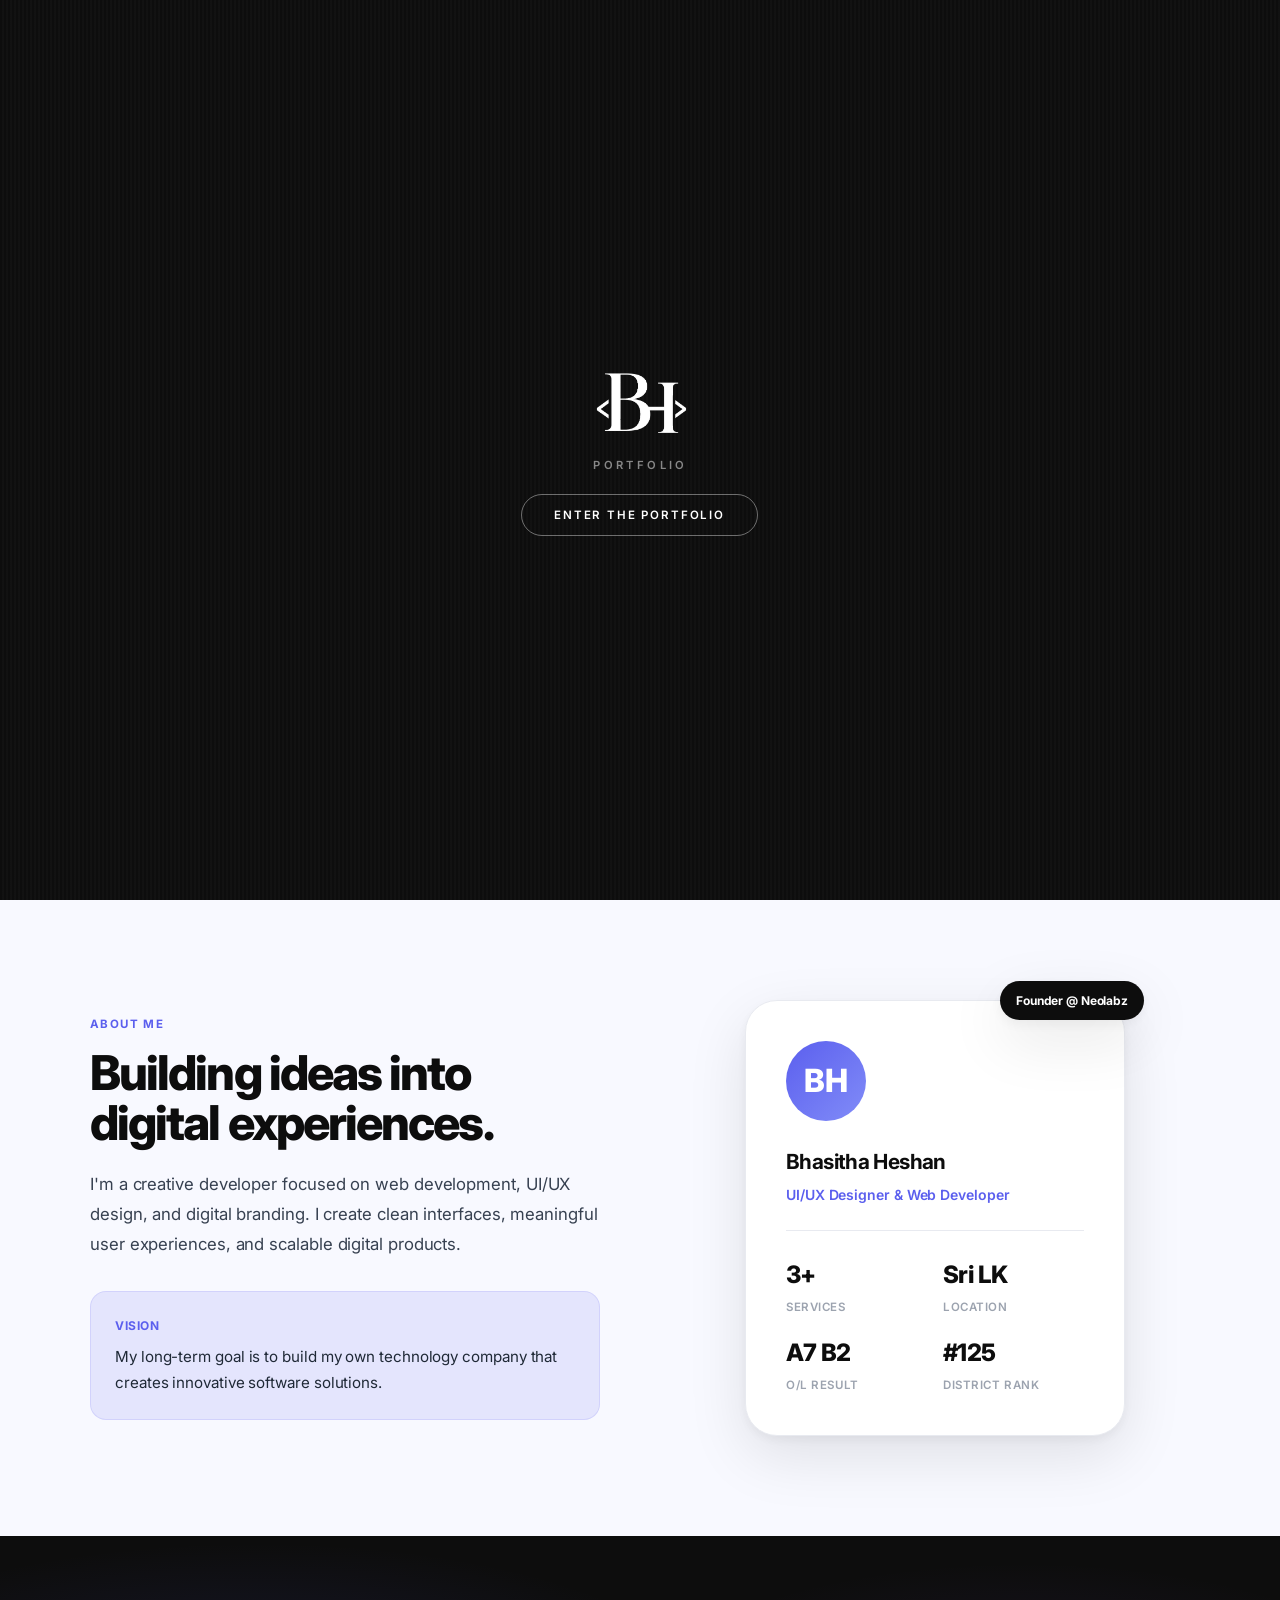
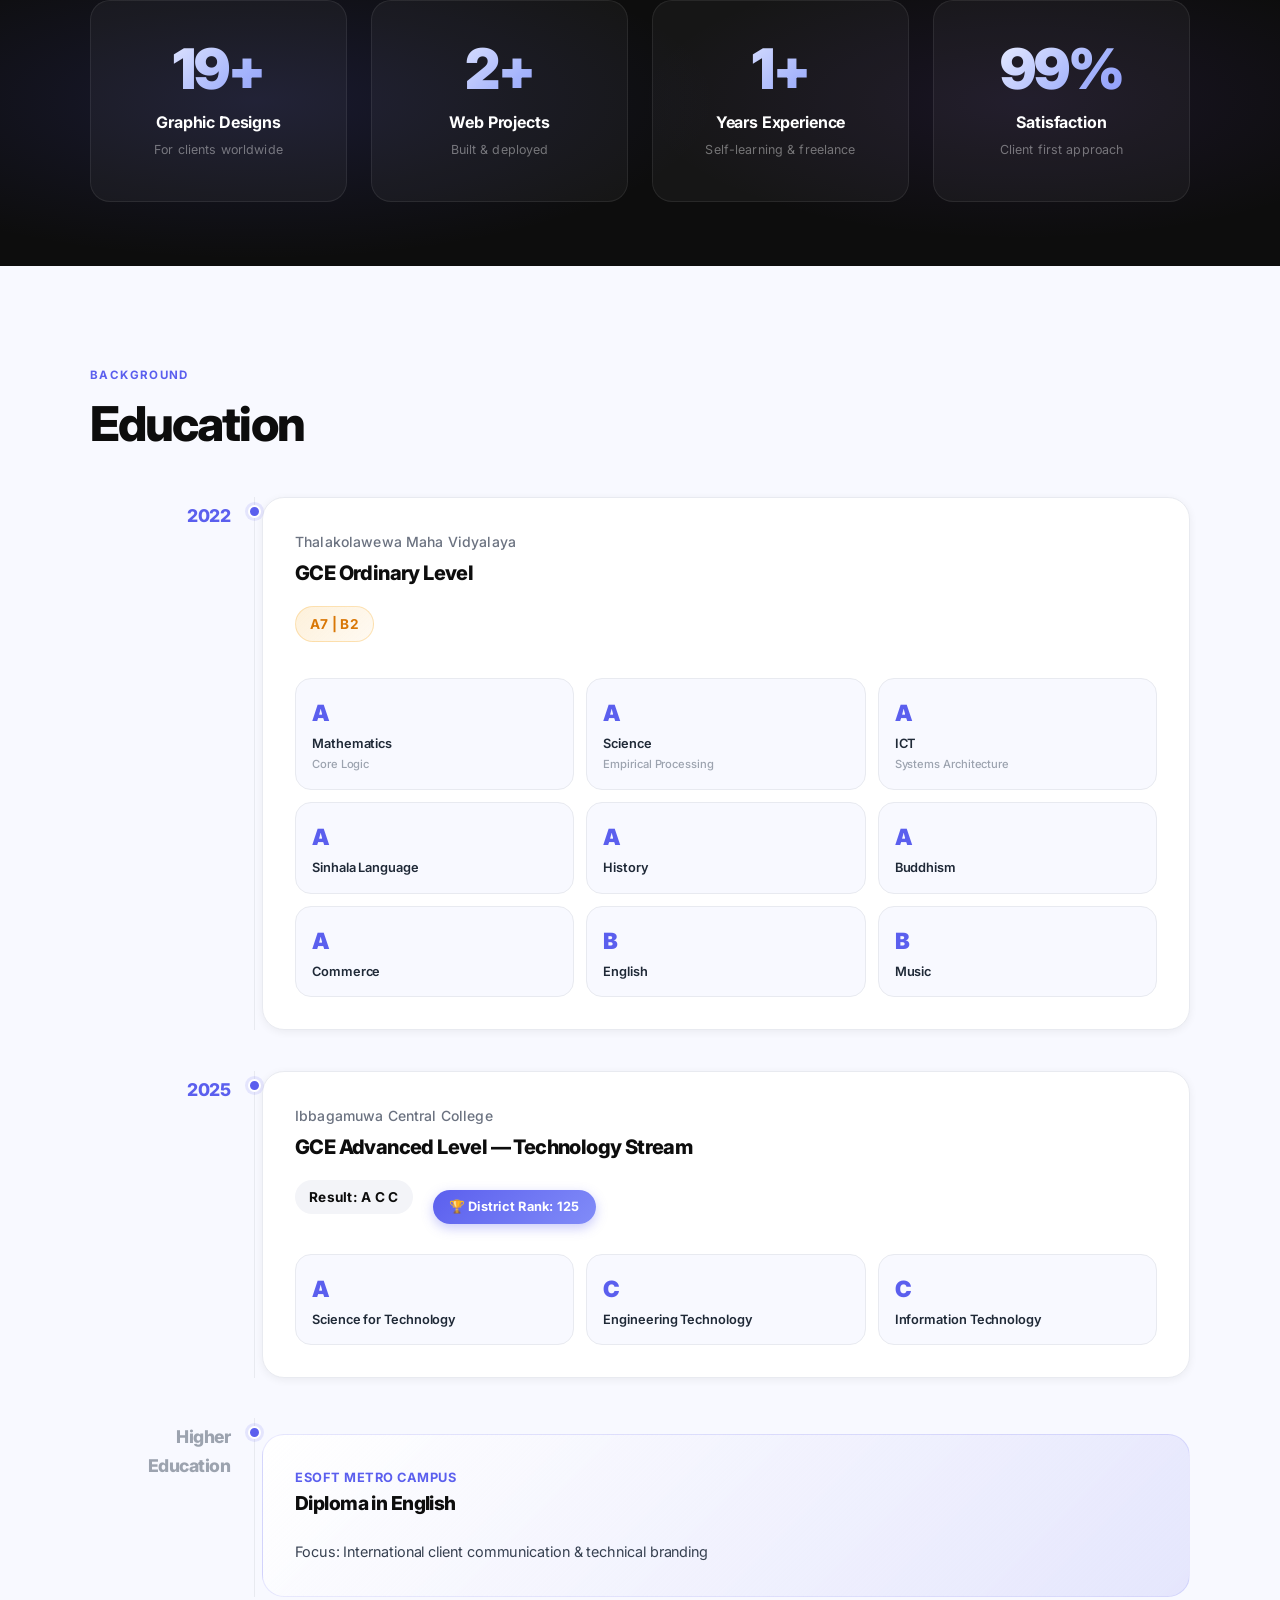
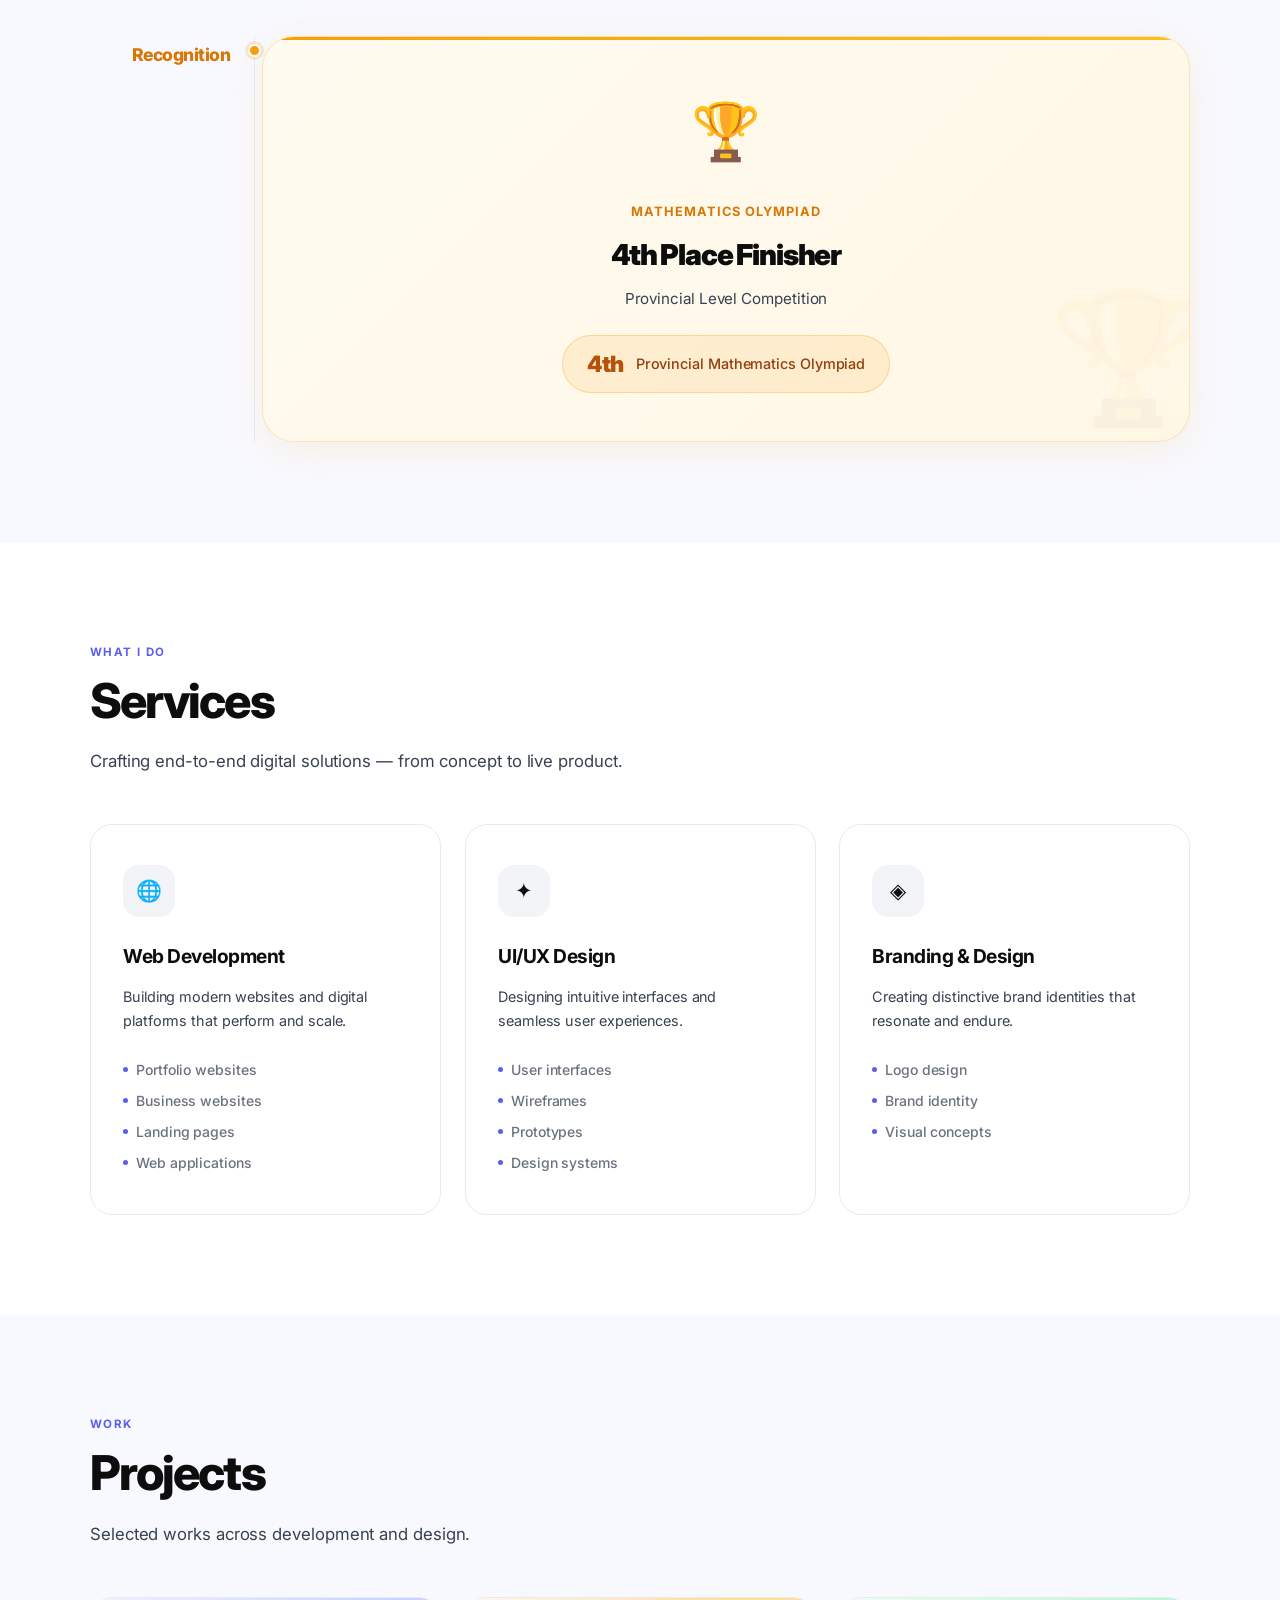
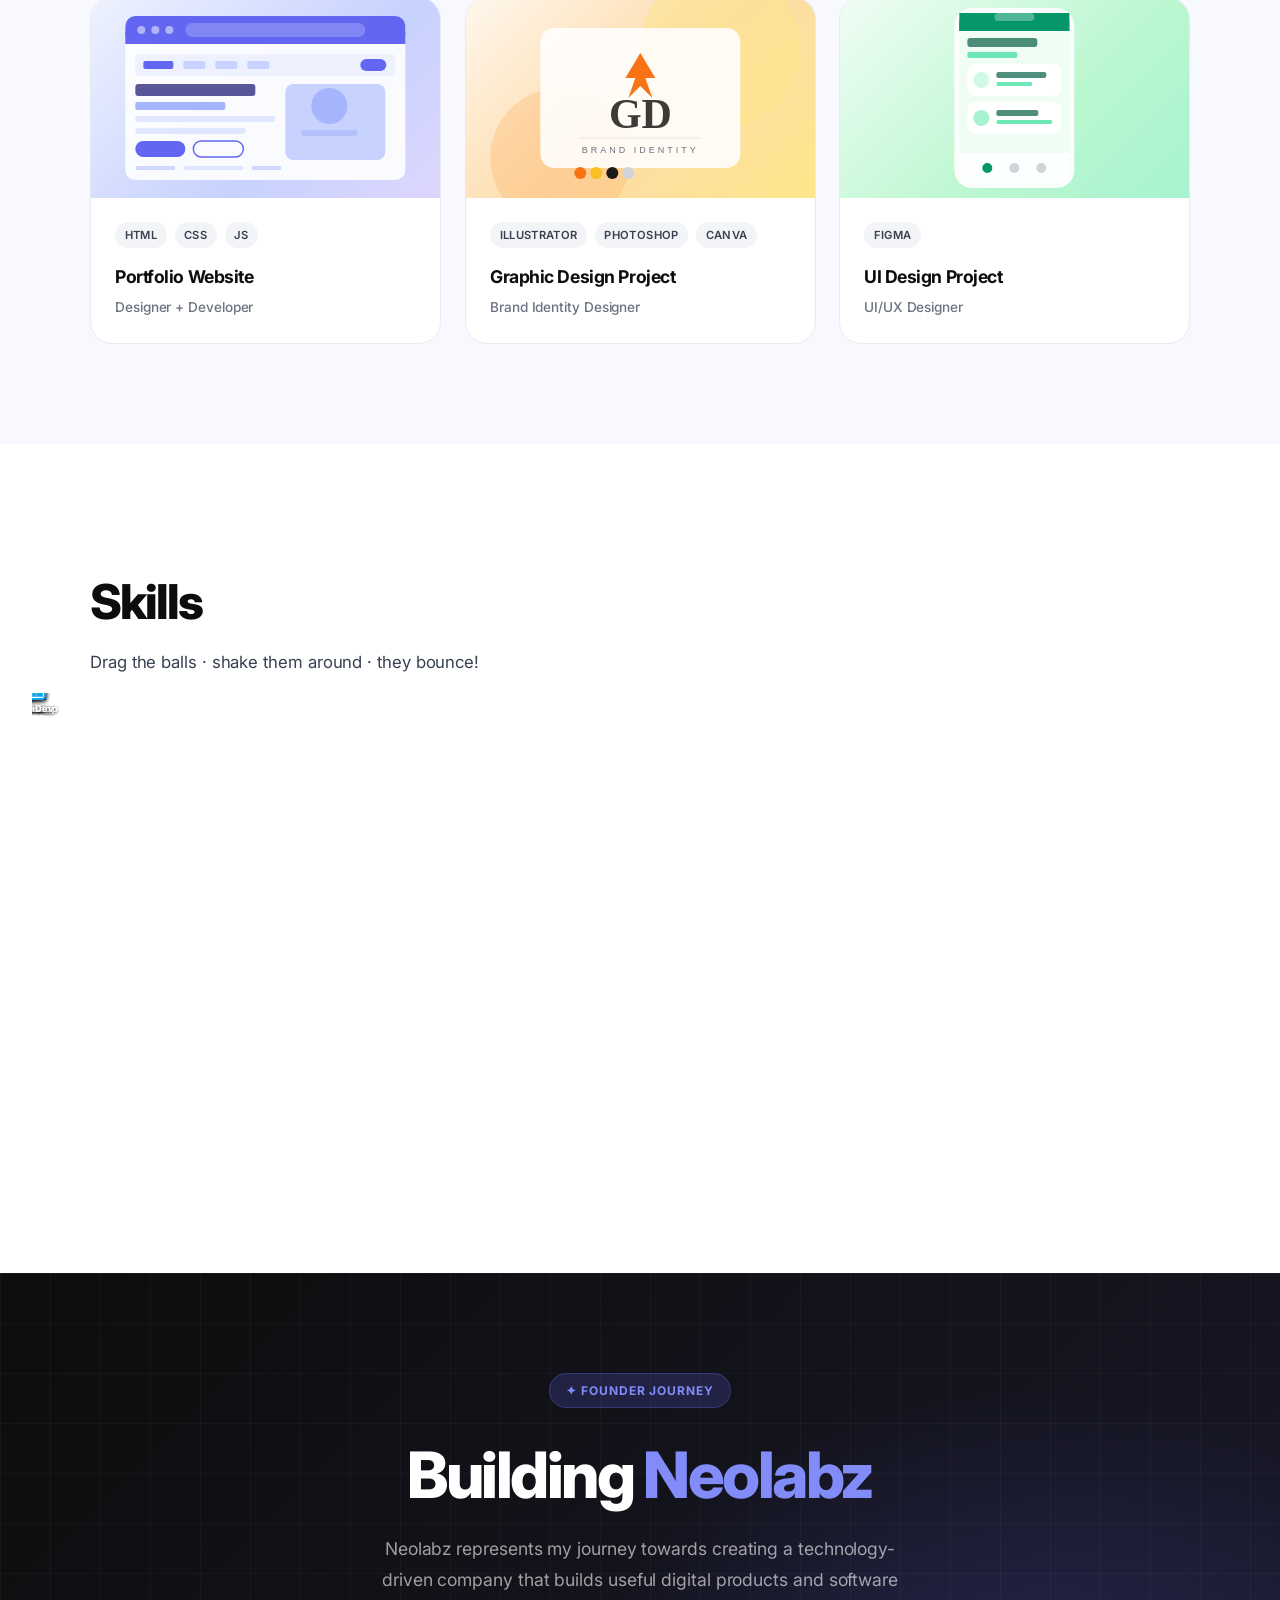
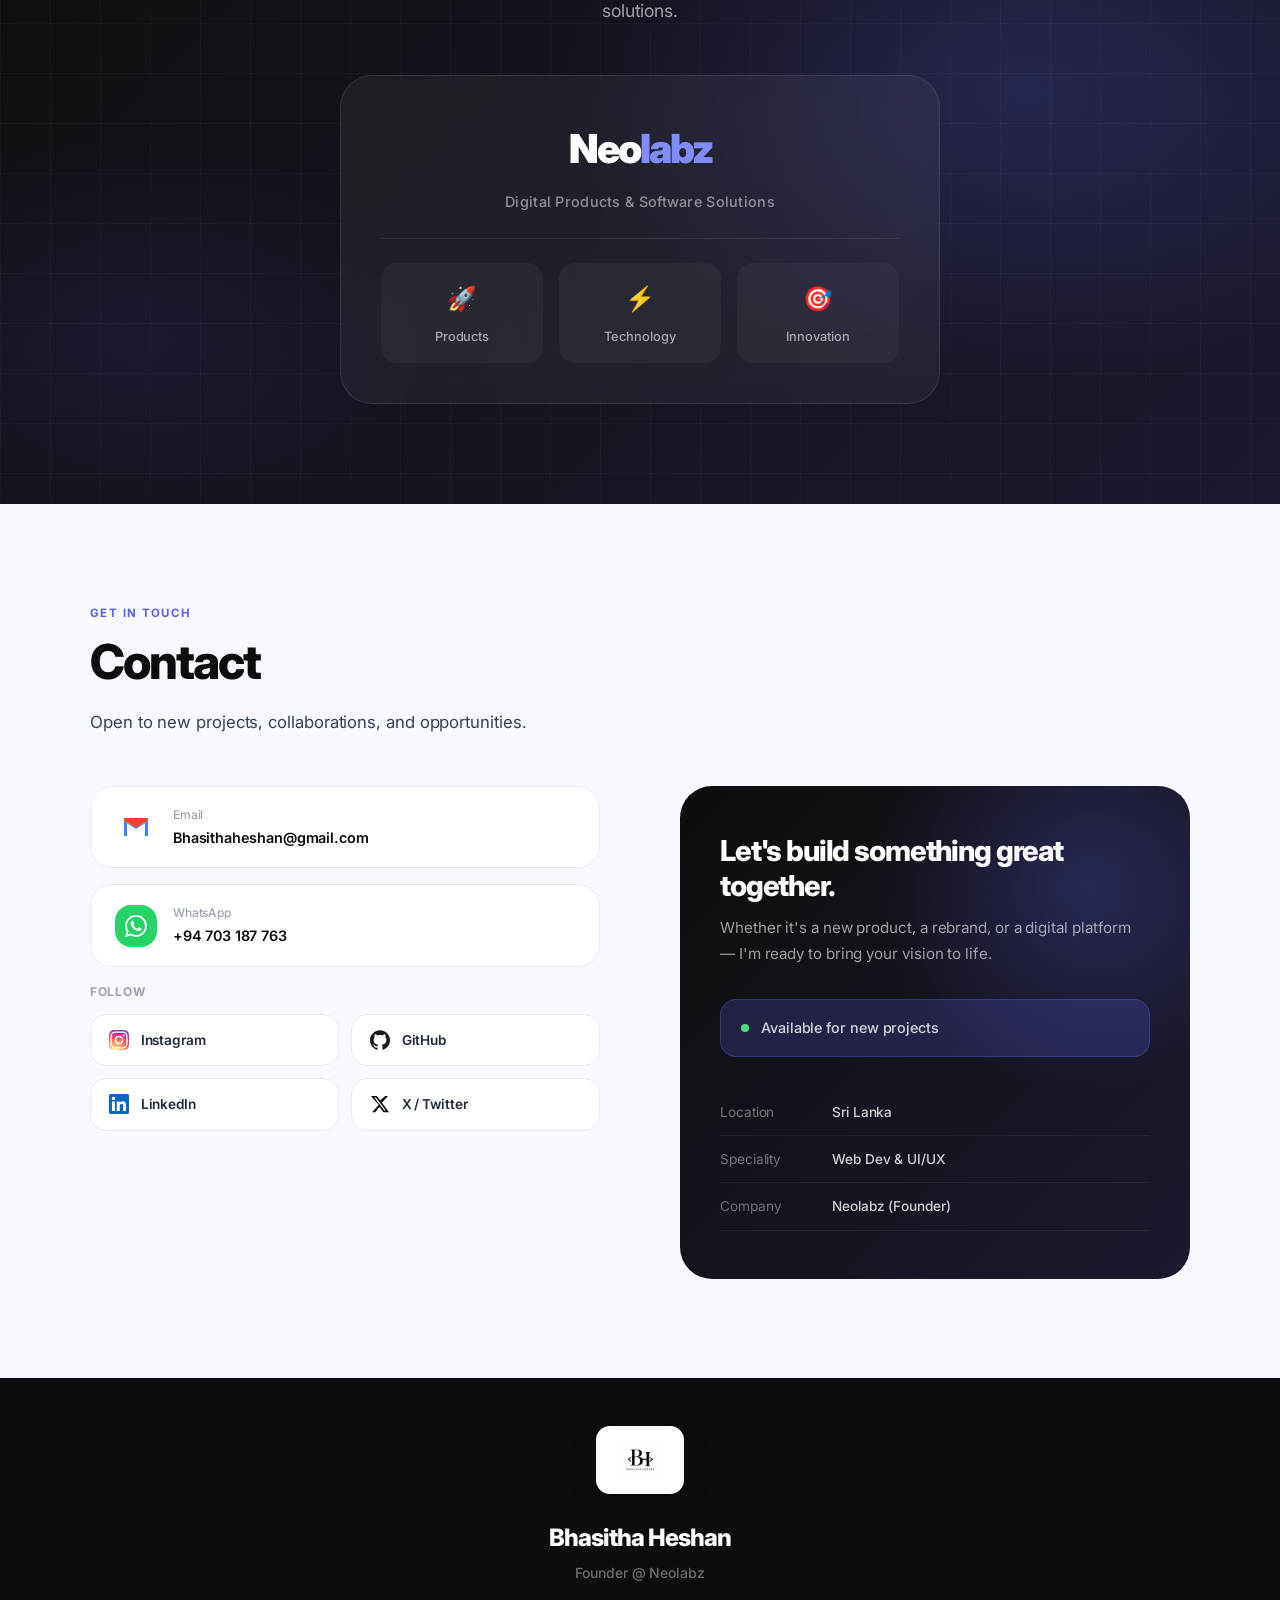
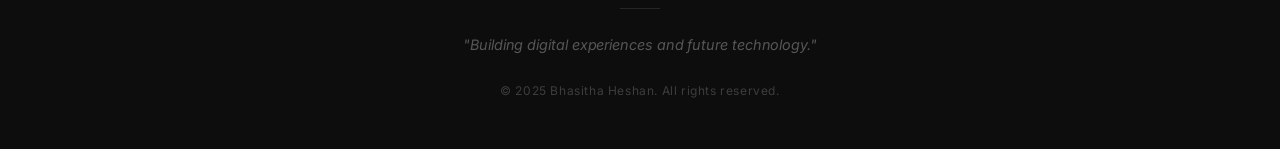
==== commit 5493874e: "Update index.html" ====
--- a/index.html
+++ b/index.html
@@ -1,169 +1,3 @@
-
-Claude finished the response
-1783756547274_image.png
-bhman  kiuwe me active krana code eka dan weda nene eka wenuwata bh enna oni ethenta kiyala
-
-Hari machan! Screenshot eke "↑↑↓↓←→←→BA" kiyala pennawa — eka purana Konami code eka. Dan "bh" type karanna change kala, eth egg eke text eka update wela naa. Fix karannam!
-
-
-Find the Easter egg text and code references
-Find the Easter egg text and code references
-Found it! Line 3833 sahə 3836 eke old Konami code text thiyenawa. Fix karannam:
-
-
-Edited a file, read a file
-Edited a file, read a file
-Done machan! Dan Easter egg screen eke:
-
-"B   H" — monospace, large, white — oyage initials clearly pennawa
-"Secret code unlocked 🔓" — Konami Code kiyala naa
-Keyboard eke b then h type karanna — try karanna! 🎮
-
-
-Portfolio
-Code · HTML 
-1783782776582_image.png
-github ekata dala host krl open krama mema enawane uda akuru ekka
-
-Machan issue eka theruma giyaa! GitHub Pages eke site eka open wenakotan, preloader skip wela page content eka directly pennawa, eka nisa chat conversation text eka visible wenawa. Meka GitHub Pages eke index.html eka properly set naa nisa wenawa.
-
-Root cause: portfolio.html kiyala file name eka thiyenawa — GitHub Pages ekata index.html ona.
-
-Fix eka simple:
-
-portfolio.html eka download karanna
-index.html kiyala rename karanna
-GitHub repository eke replace karanna
-Thawath issue ekak: URL eke bhasithaheshan.github.io/Portfolio/ → /Portfolio/ subfolder eke thiyenawa nisa canonical URL eka, og:url eka wrong wenawa. Fix karannam:
-
-
-Edited 2 files, ran a command
-Edited 2 files, ran a command
-Now the main issue — text content pennawa nisa preloader eka properly working naa GitHub Pages eke. Let me check:
-
-
-Ran a command, viewed a file
-Ran a command, viewed a file
-Found it — GitHub Pages eke JS slow load wenakota body content flash wenawa (FOUC — Flash Of Unstyled Content). Fix: body eke visibility:hidden damannam, JS load wela preloader open wenakotan reveal karannam:
-
-
-Hide body until preloader JS runs to prevent content flash on GitHub Pages
-Hide body until preloader JS runs to prevent content flash on GitHub Pages
-Now add a tiny inline script in <head> that immediately shows the body (before full JS loads) to prevent blank white screen:
-
-
-Edited a file, read a file
-Edited a file, read a file
-Fix kala machan! Dan mehema karanna:
-
-Step 1: File eka download karanna
-
-Step 2: portfolio.html → index.html kiyala rename karanna (important!)
-
-Step 3: GitHub repository eke yanna → old file eka delete karanna → index.html upload karanna
-
-Step 4: Settings → Pages → Branch: main, folder: / (root) kiyala set karanna
-
-Mokada fix kala:
-
-body{visibility:hidden} — page load wenakotan content invisible, preloader witharai pennawa
-DOMContentLoaded — DOM ready wenakotan body-ready class add wenawa, content visible wenawa
-GitHub Pages URL eka update kala (canonical, og:url)
-Dan upload karala bhasithaheshan.github.io/Portfolio/ open karanna — clean preloader eka witharai pennawa, chat text eka naa! ✅
-
-
-Portfolio
-Code · HTML 
-1783783587118_image.png
-dan wedi
-
-Machan issue eka clear — preloader eka full screen cover wela naa, body content directly pennawa. visibility:hidden fix eka work kara naa GitHub Pages eke.
-
-Real issue: DOMContentLoaded trigger wenawa, body visible wenawa, eth preloader overlay eka z-index eken above naa properly. Complete fix karannam:
-
-
-Fix FOUC - hide body completely until preloader is visible
-Fix FOUC - hide body completely until preloader is visible
-But wait — the real problem is that the preloader div itself might not be covering content properly. Let me check and make the preloader absolutely bulletproof:
-
-
-Viewed 2 files, ran a command
-Viewed 2 files, ran a command
-Preloader z-index 9999 eka hari. Real issue eka venna puluwan — curtains eke background naa preloader level eke (preloader itself has no background, only curtain children do). Fix: preloader ekata background:#0D0D0D directly add karannam plus extra style strengthen karannam:
-
-
-Strengthen preloader to guarantee it covers all content
-Strengthen preloader to guarantee it covers all content
-Also the .loaded transition should handle the fade out correctly. Let's check:
-
-
-Ran a command, viewed a file
-Ran a command, viewed a file
-Good. Now also need to make sure body visibility doesn't interfere. Let me clean up the body CSS fix:
-
-
-Simplify body visibility - rely on preloader covering content instead
-Simplify body visibility - rely on preloader covering content instead
-Now update the inline head script to use document.documentElement opacity approach properly:
-
-
-Edited a file, read a file
-Edited a file, read a file
-Done machan! Dan mehema fix kala:
-
-Layer 1 — <style>html{opacity:0}</style> head eke inline — page eka load wena passe completely invisible (CSS parse wena gaman apply wenawa, JS wait karanne naa)
-
-Layer 2 — DOMContentLoaded → opacity:1 set wenawa (0.15s fade) — preloader eka already visible wela thiyenawa nisa
-
-Layer 3 — #preloader{background:#0D0D0D} — curtain divs render wenakanm solid black bg ekak thiyenawa — no content bleeds through
-
-Sequence:
-
-Page load → html opacity 0 (invisible)
-DOM ready → opacity 1 (0.15s) → preloader (solid black + curtains) visible
-User clicks "Enter the Portfolio" → curtains open → site reveal
-GitHub ekata index.html vidihata rename karala upload karanna — dan text bleed issue eka naa! ✅
-
-
-Portfolio
-Code · HTML 
-1783816983369_image.png
-menna machan thawath me akuru enawan euwa ain karapan
-
-Machan, issue eka clear — preloader eka render wenawa kalin page content visible wenawa. html{opacity:0} CSS eka inline <style> tag eke thiyenawa, eth GitHub Pages eke CSS load order eka wenawa.
-
-Nuclear fix: <html> tag ekatama directly style attribute eken opacity 0 damannam — eka CSS parse wena kalin apply wenawa:
-
-
-Ran a command, edited a file
-Ran a command, edited a file
-Now remove the separate <style>html{opacity:0}</style> tag since it's now inline on the element:
-
-
-Edited a file, read a file
-Edited a file, read a file
-Dan <html lang="en" style="opacity:0"> — browser eka parse karanna patan gaththama first byte eke opacity 0 apply wenawa. CSS, JS, fonts load wenakanm kisi deyak pennenne naa.
-
-GitHub ekata upload karanna:
-
-Download karaganna
-index.html kiyala rename karanna
-GitHub repo eke replace karanna
-Dan text bleeding issue eka 100% fix! 🔒
-
-
-Portfolio
-Code · HTML 
-
-
-
-
-
-Claude is AI and can make mistakes. Please double-check responses.
-
-
-Portfolio · HTML
-Syntax highlighting has been disabled due to code size.
 <!DOCTYPE html>
 <html lang="en" style="opacity:0">
 <head>
@@ -4116,7 +3950,3 @@
 
 </body>
 </html>
-
-
-
-
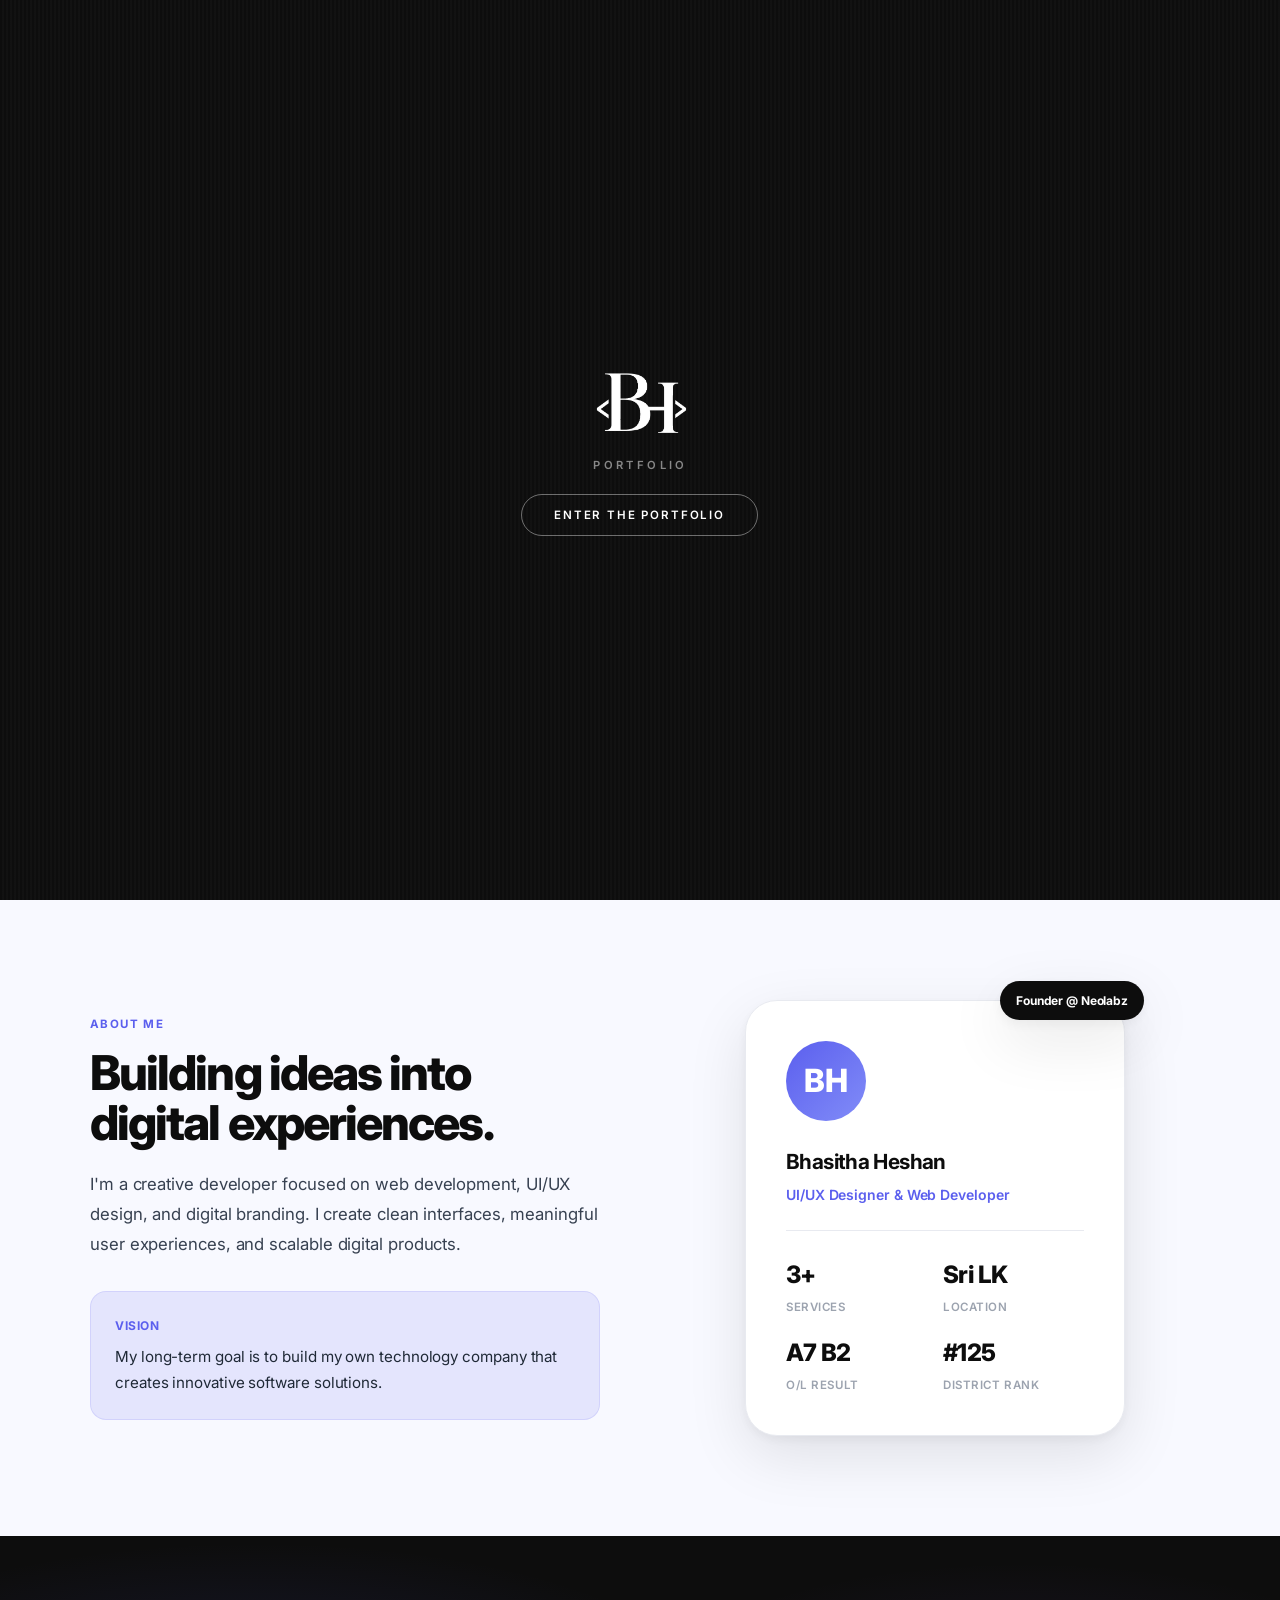
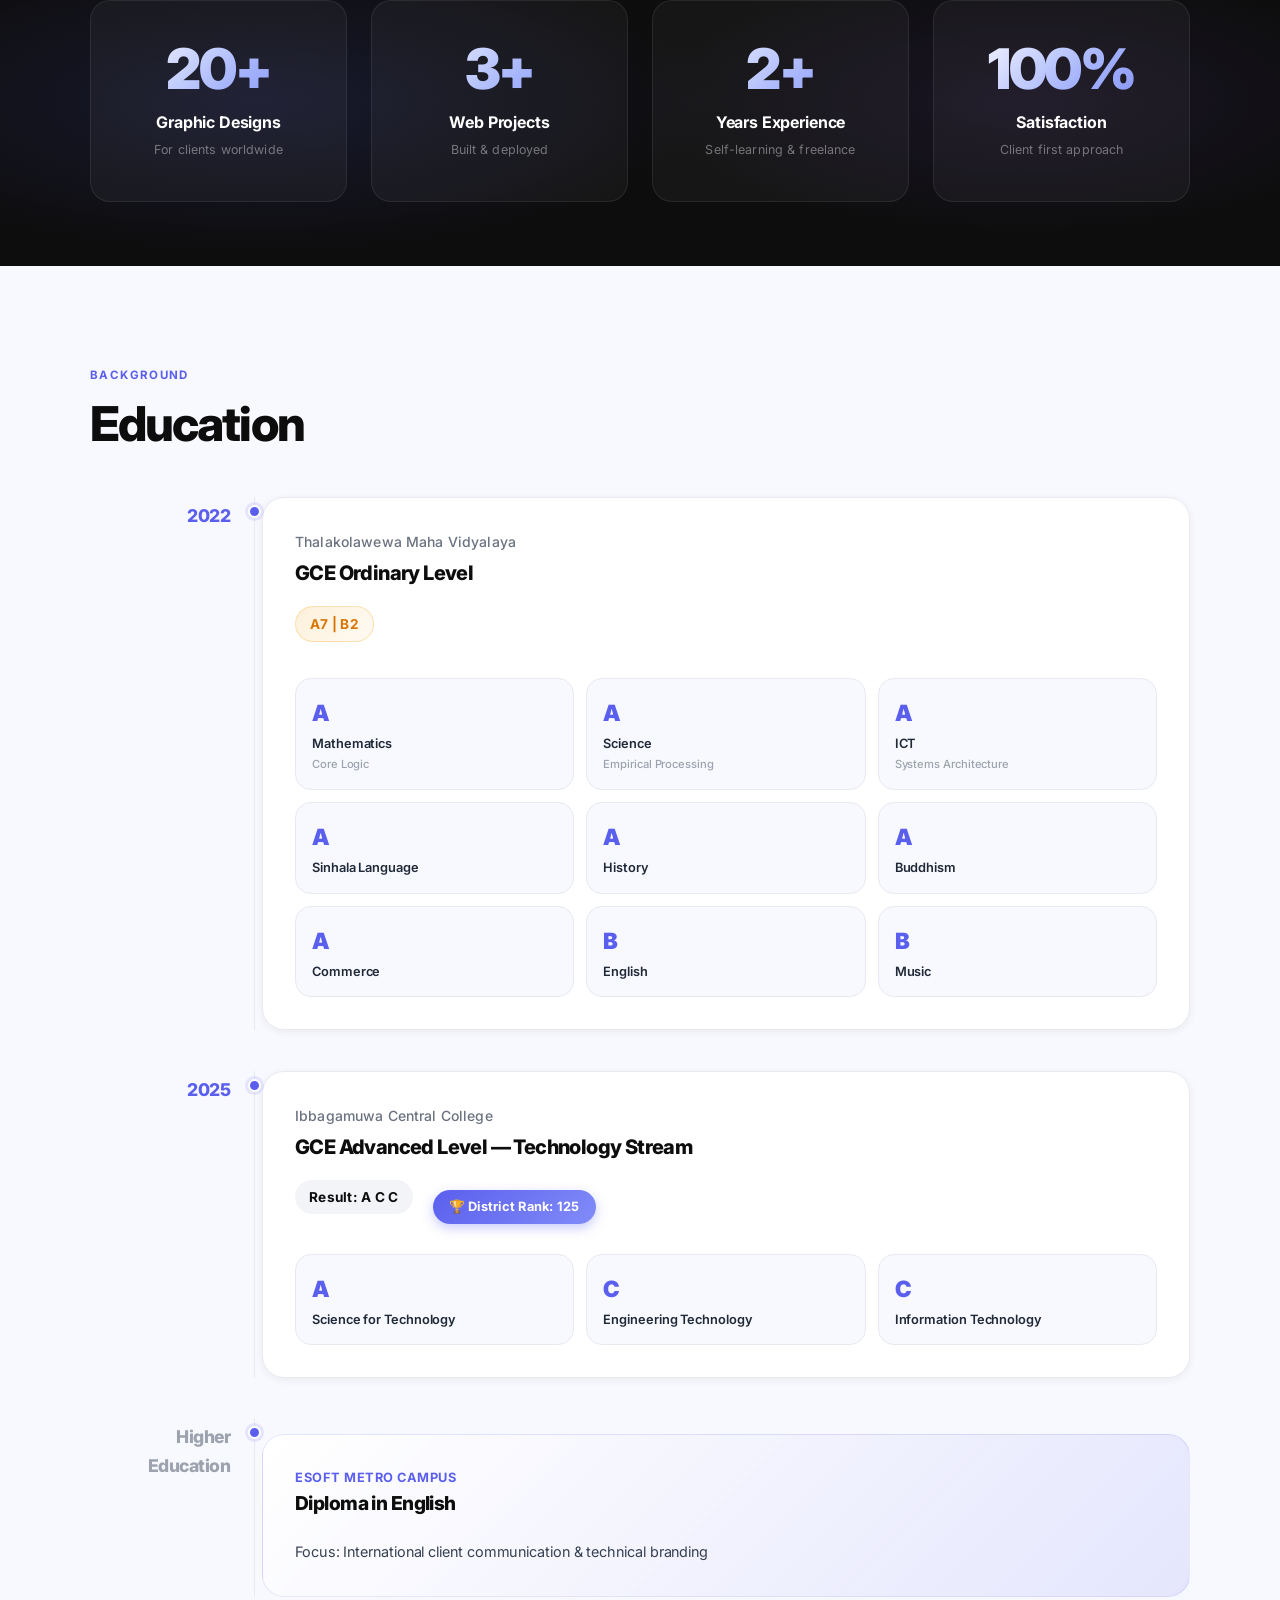
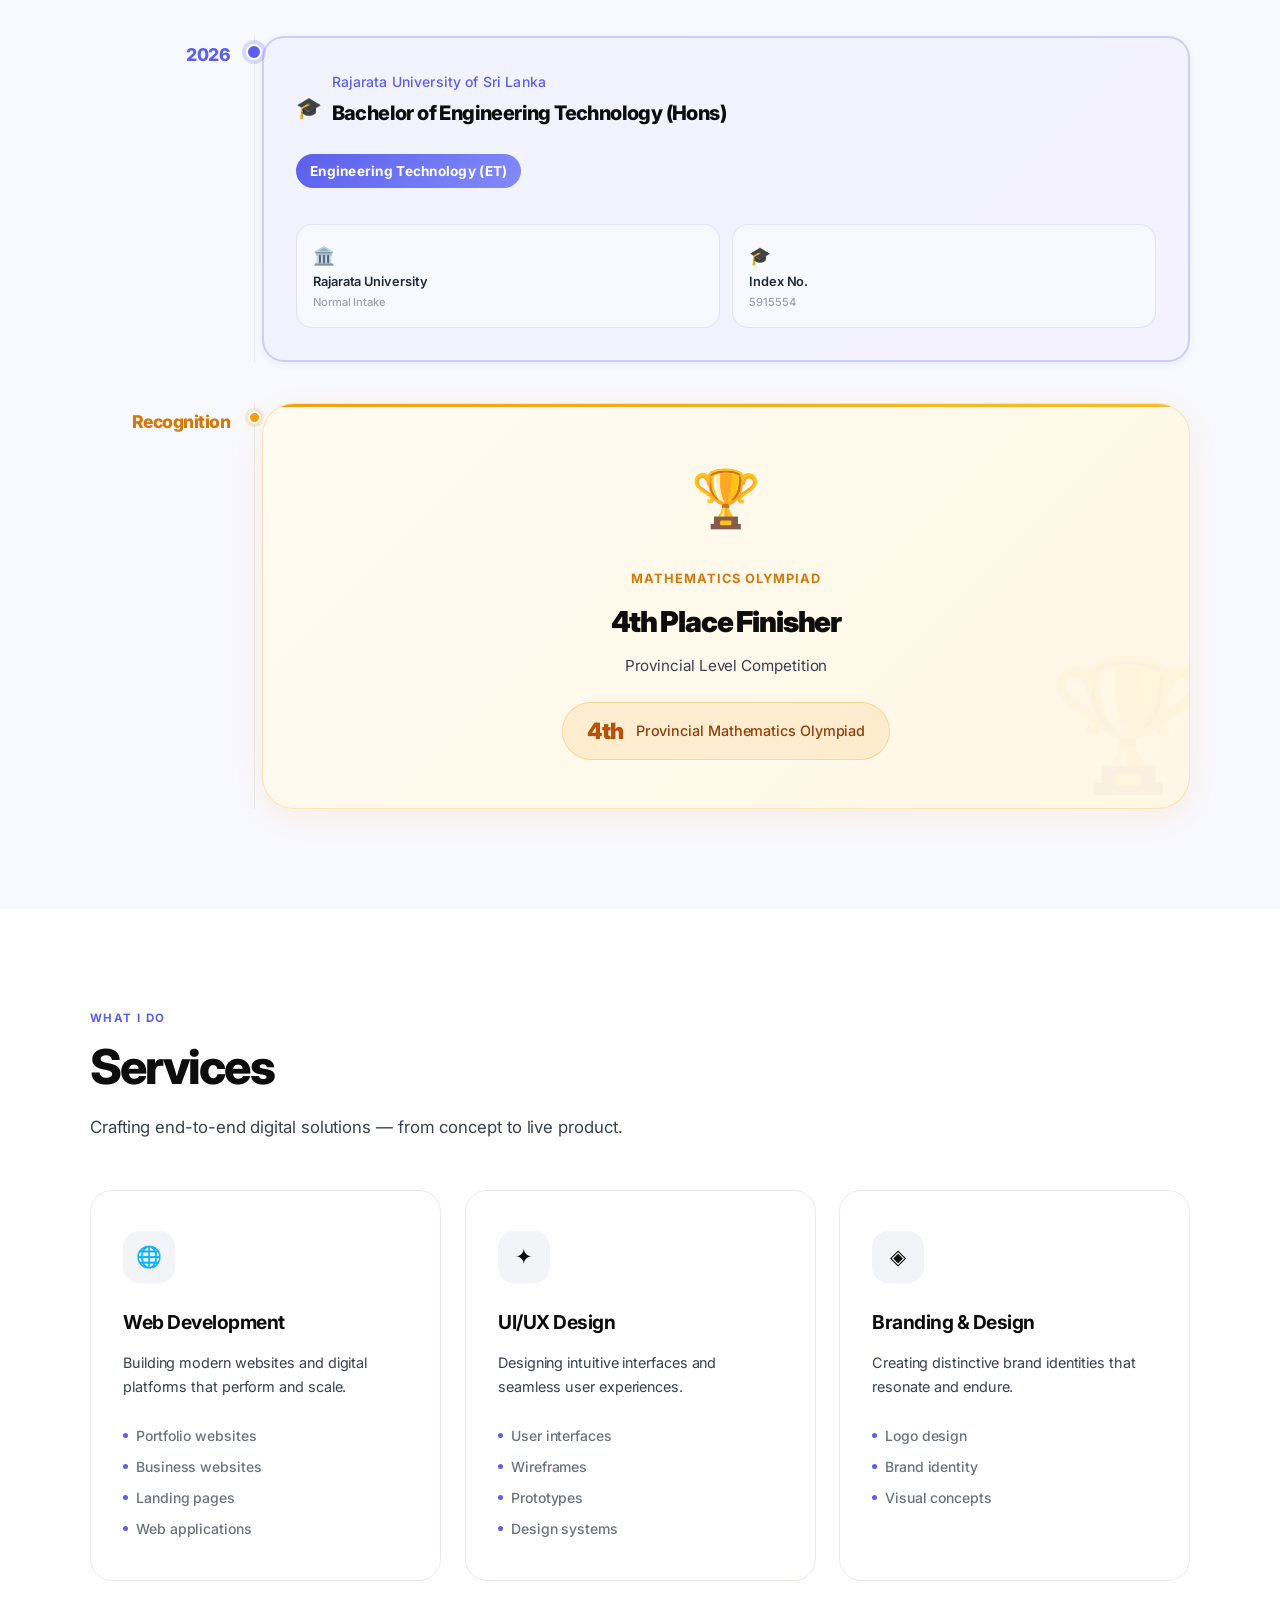
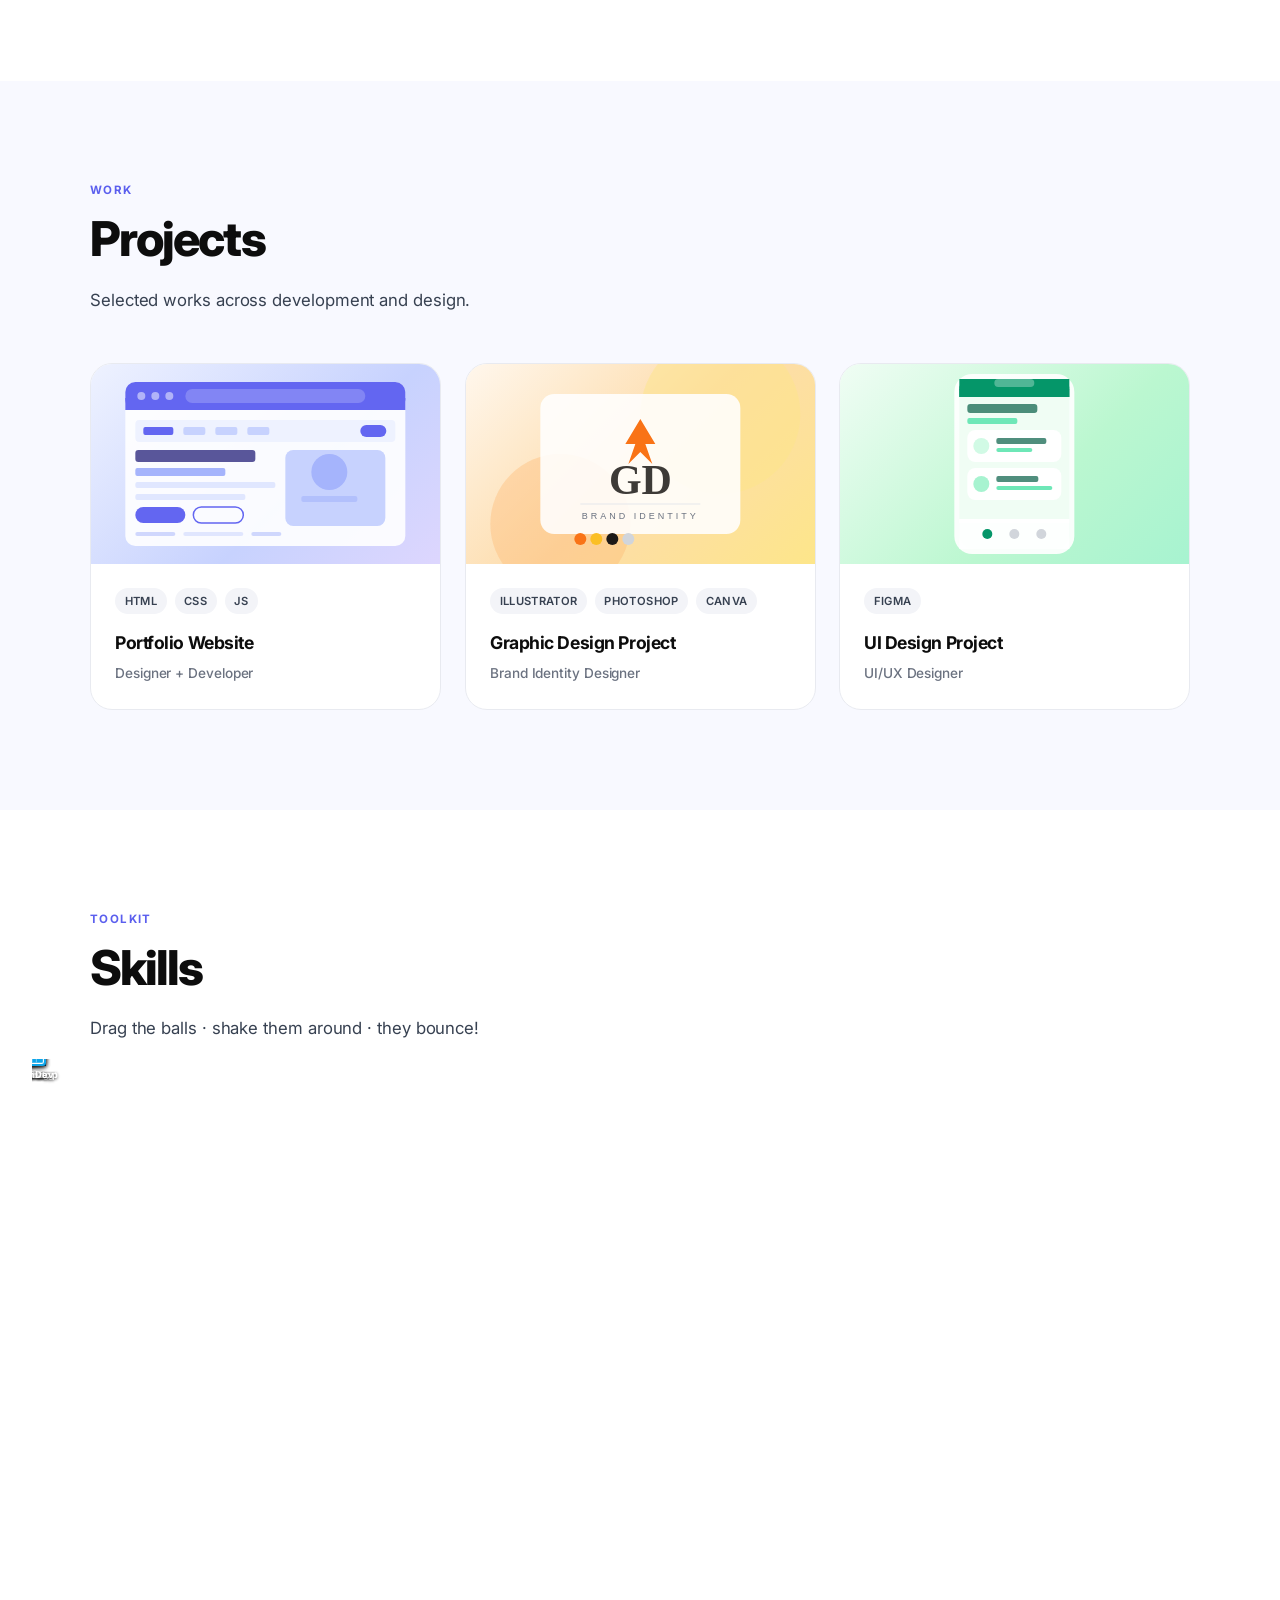
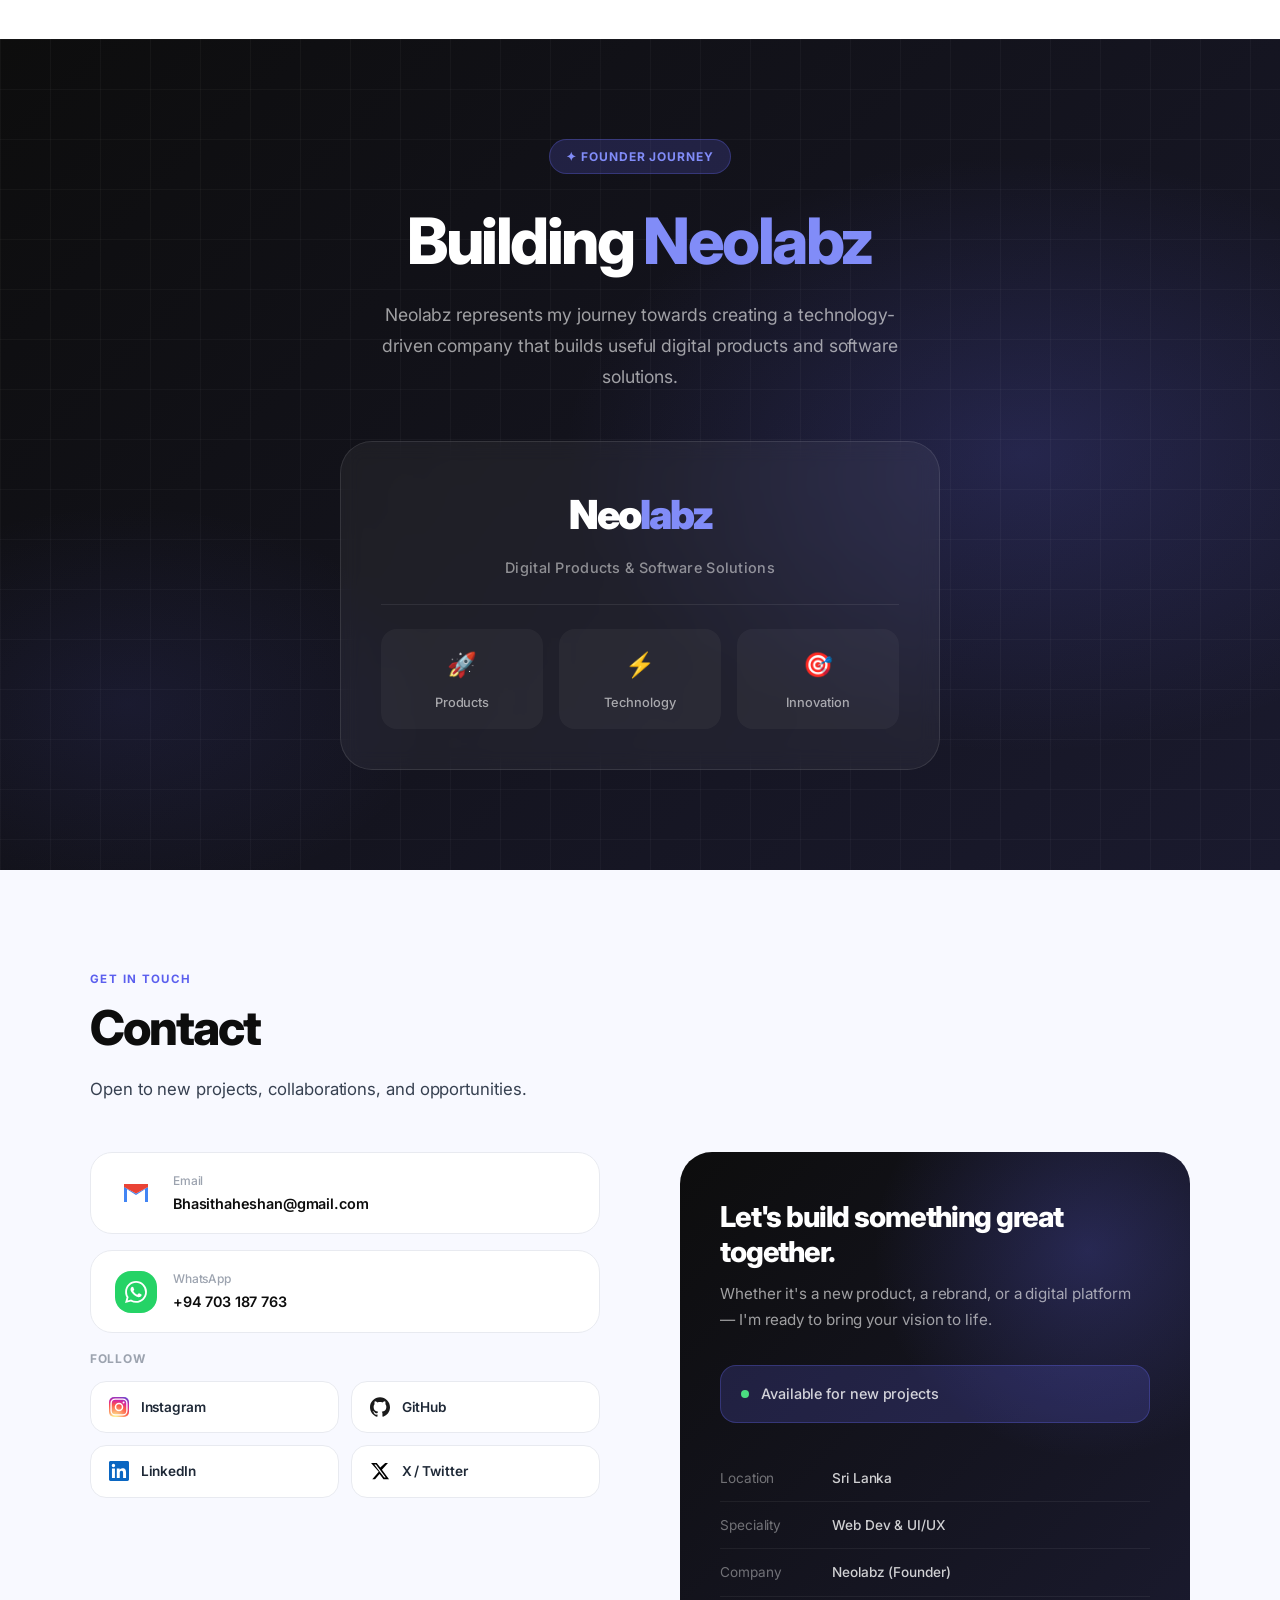
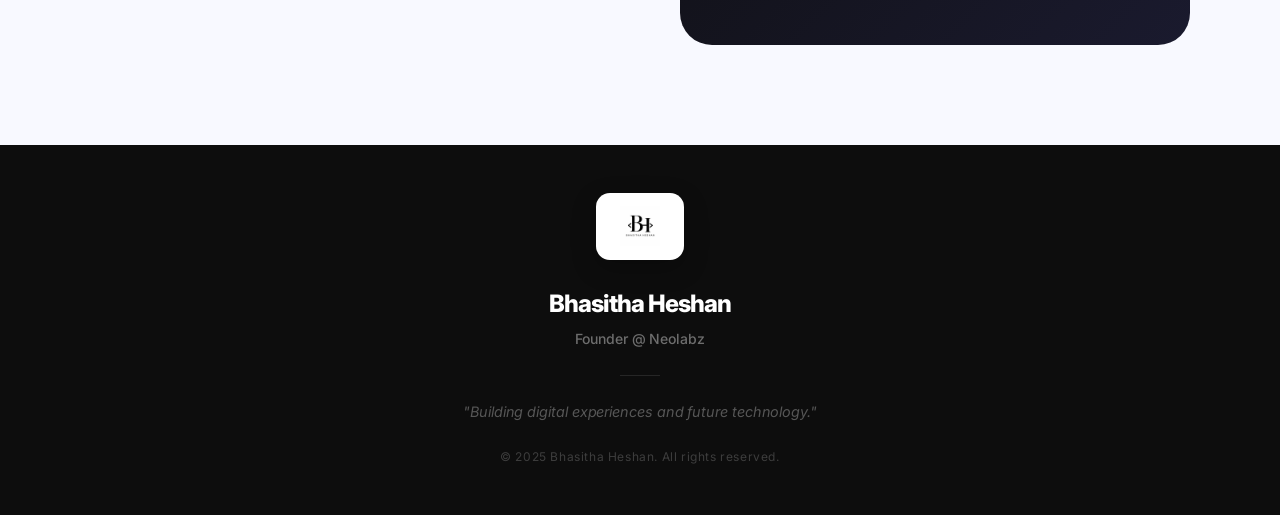
==== commit 1dfe03f7: "Update index.html" ====
--- a/index.html
+++ b/index.html
@@ -2448,6 +2448,38 @@
               </div>
             </div>
             <p class="esoft-focus">Focus: International client communication & technical branding</p>
+          </div>
+        </div>
+      </div>
+
+      <!-- UNIVERSITY -->
+      <div class="timeline-item fade-up delay-2">
+        <div class="timeline-year" style="color:var(--accent);font-weight:800;">2026</div>
+        <div class="timeline-dot" style="background:var(--accent);box-shadow:0 0 0 4px rgba(91,95,238,0.2);width:16px;height:16px;margin-left:-2px;"></div>
+        <div class="timeline-card" style="border:2px solid rgba(91,95,238,0.25);background:linear-gradient(135deg,rgba(91,95,238,0.04) 0%,rgba(139,92,246,0.04) 100%);">
+          <div style="display:flex;align-items:center;gap:0.6rem;margin-bottom:0.5rem;">
+            <span style="font-size:1.3rem;">🎓</span>
+            <div>
+              <div class="timeline-school" style="color:var(--accent);">Rajarata University of Sri Lanka</div>
+              <div class="timeline-level">Bachelor of Engineering Technology (Hons)</div>
+            </div>
+          </div>
+          <div style="display:flex;align-items:center;flex-wrap:wrap;gap:0.5rem;margin-bottom:1rem;">
+            <div class="result-badge" style="background:linear-gradient(135deg,var(--accent),var(--accent-light));color:#fff;">
+              <span class="result-text">Engineering Technology (ET)</span>
+            </div>
+          </div>
+          <div class="subject-grid" style="grid-template-columns:repeat(2,1fr);">
+            <div class="subject-item" style="border-color:rgba(91,95,238,0.15);">
+              <div class="subject-grade" style="font-size:1.1rem;">🏛️</div>
+              <div class="subject-name">Rajarata University</div>
+              <div class="subject-sub">Normal Intake</div>
+            </div>
+            <div class="subject-item" style="border-color:rgba(91,95,238,0.15);">
+              <div class="subject-grade" style="font-size:1.1rem;">🎓</div>
+              <div class="subject-name">Index No.</div>
+              <div class="subject-sub">5915554</div>
+            </div>
           </div>
         </div>
       </div>
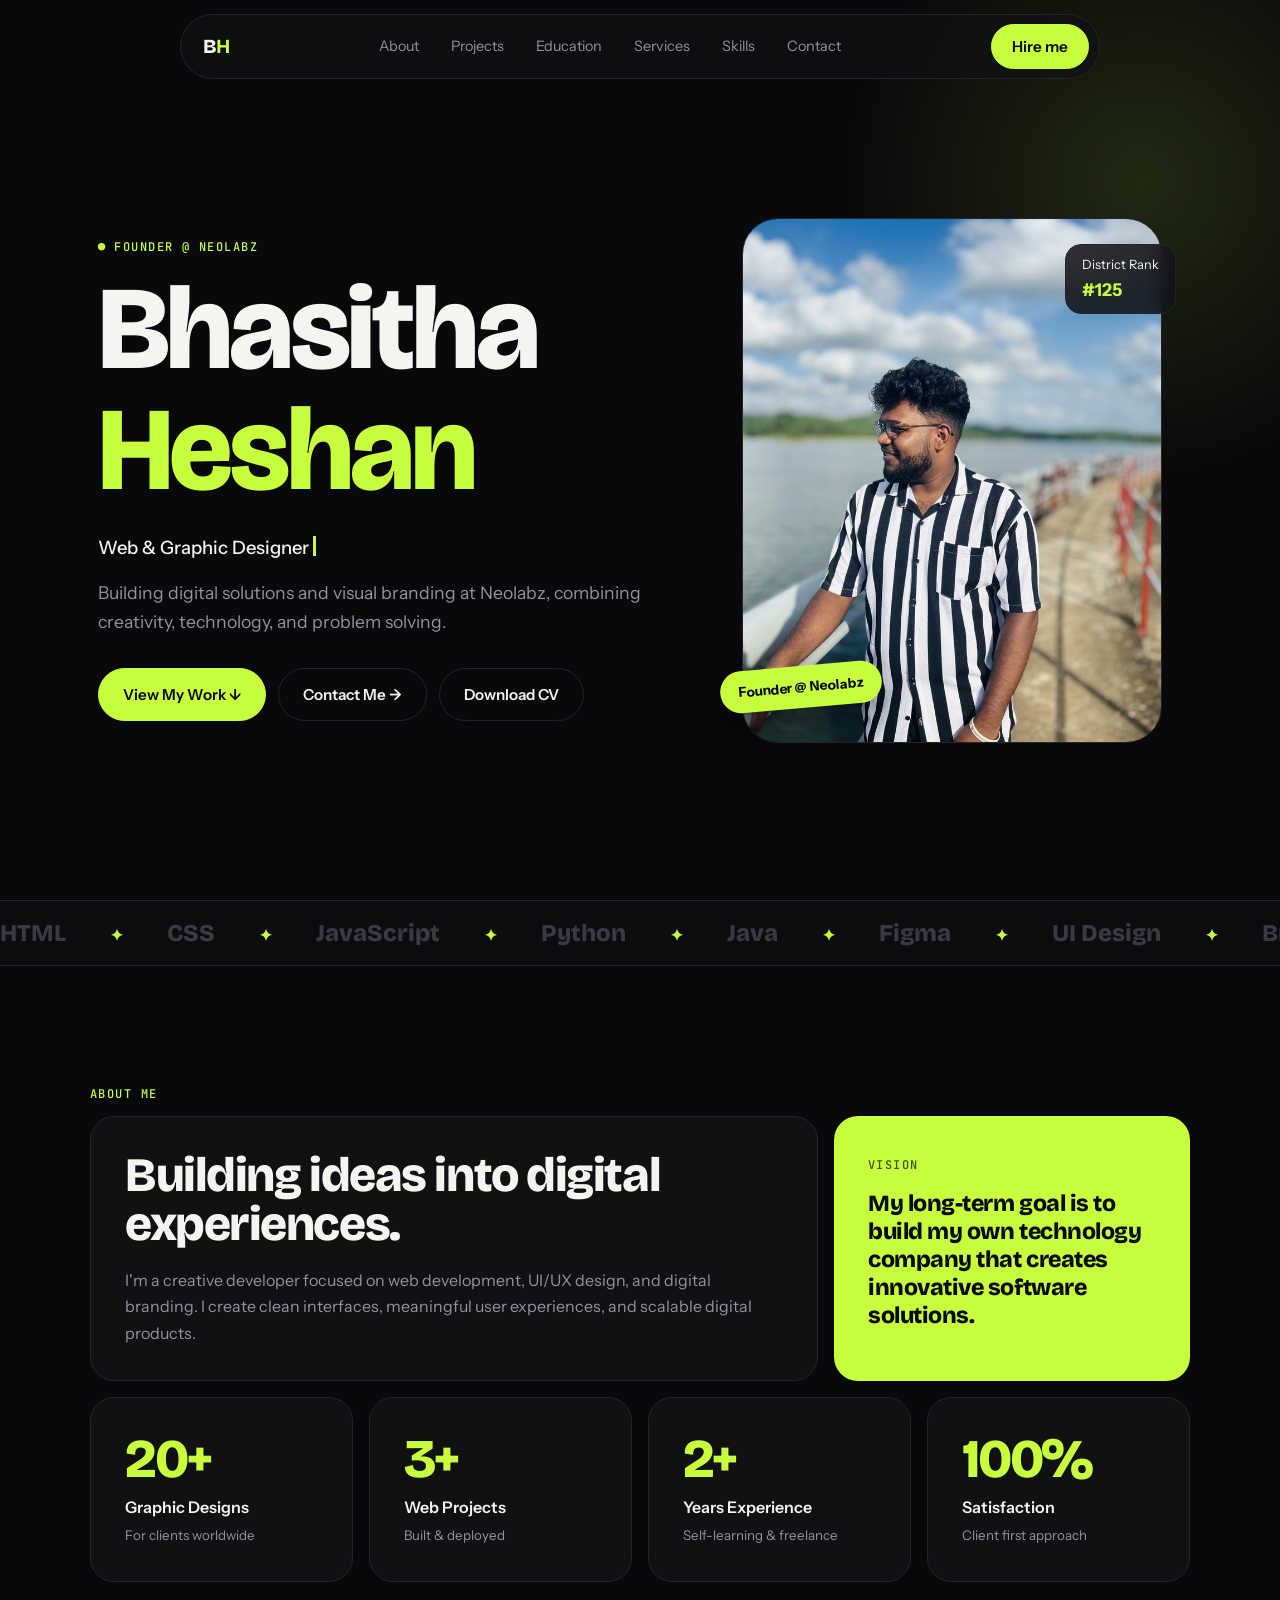
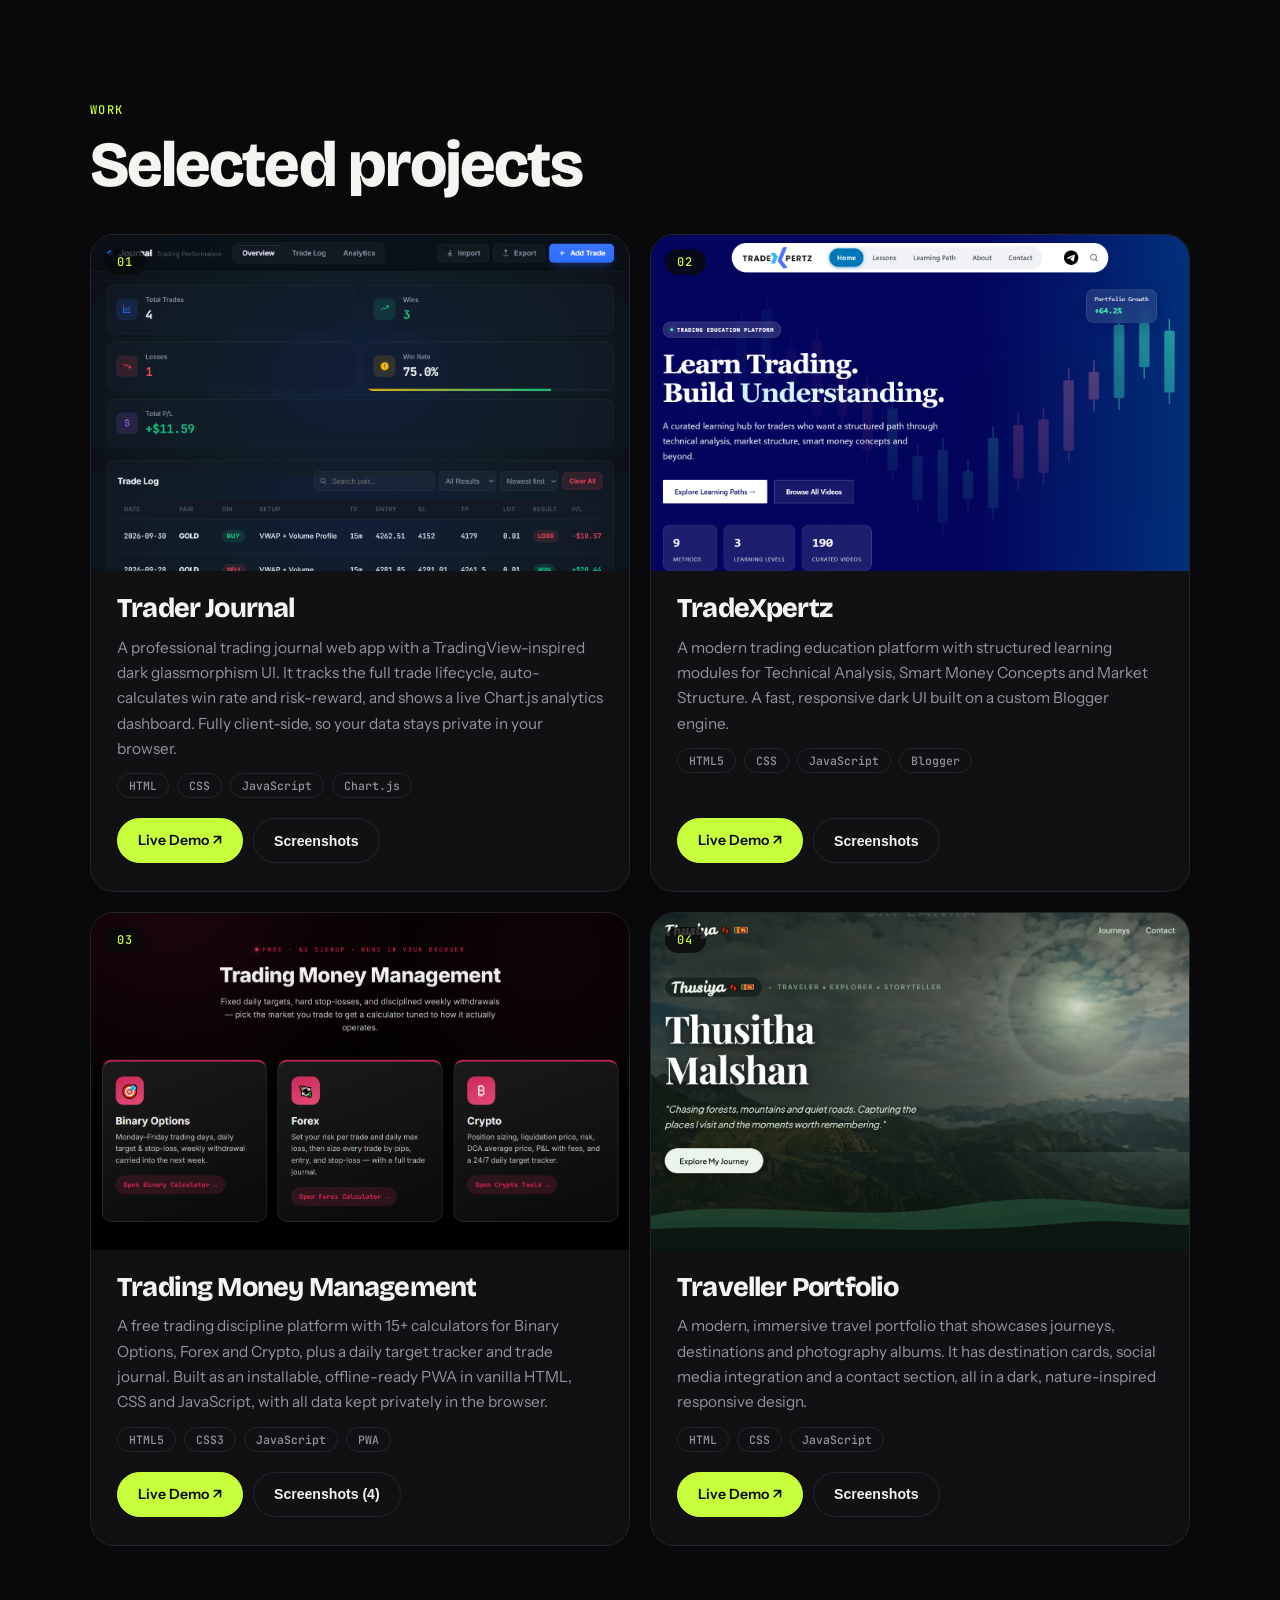
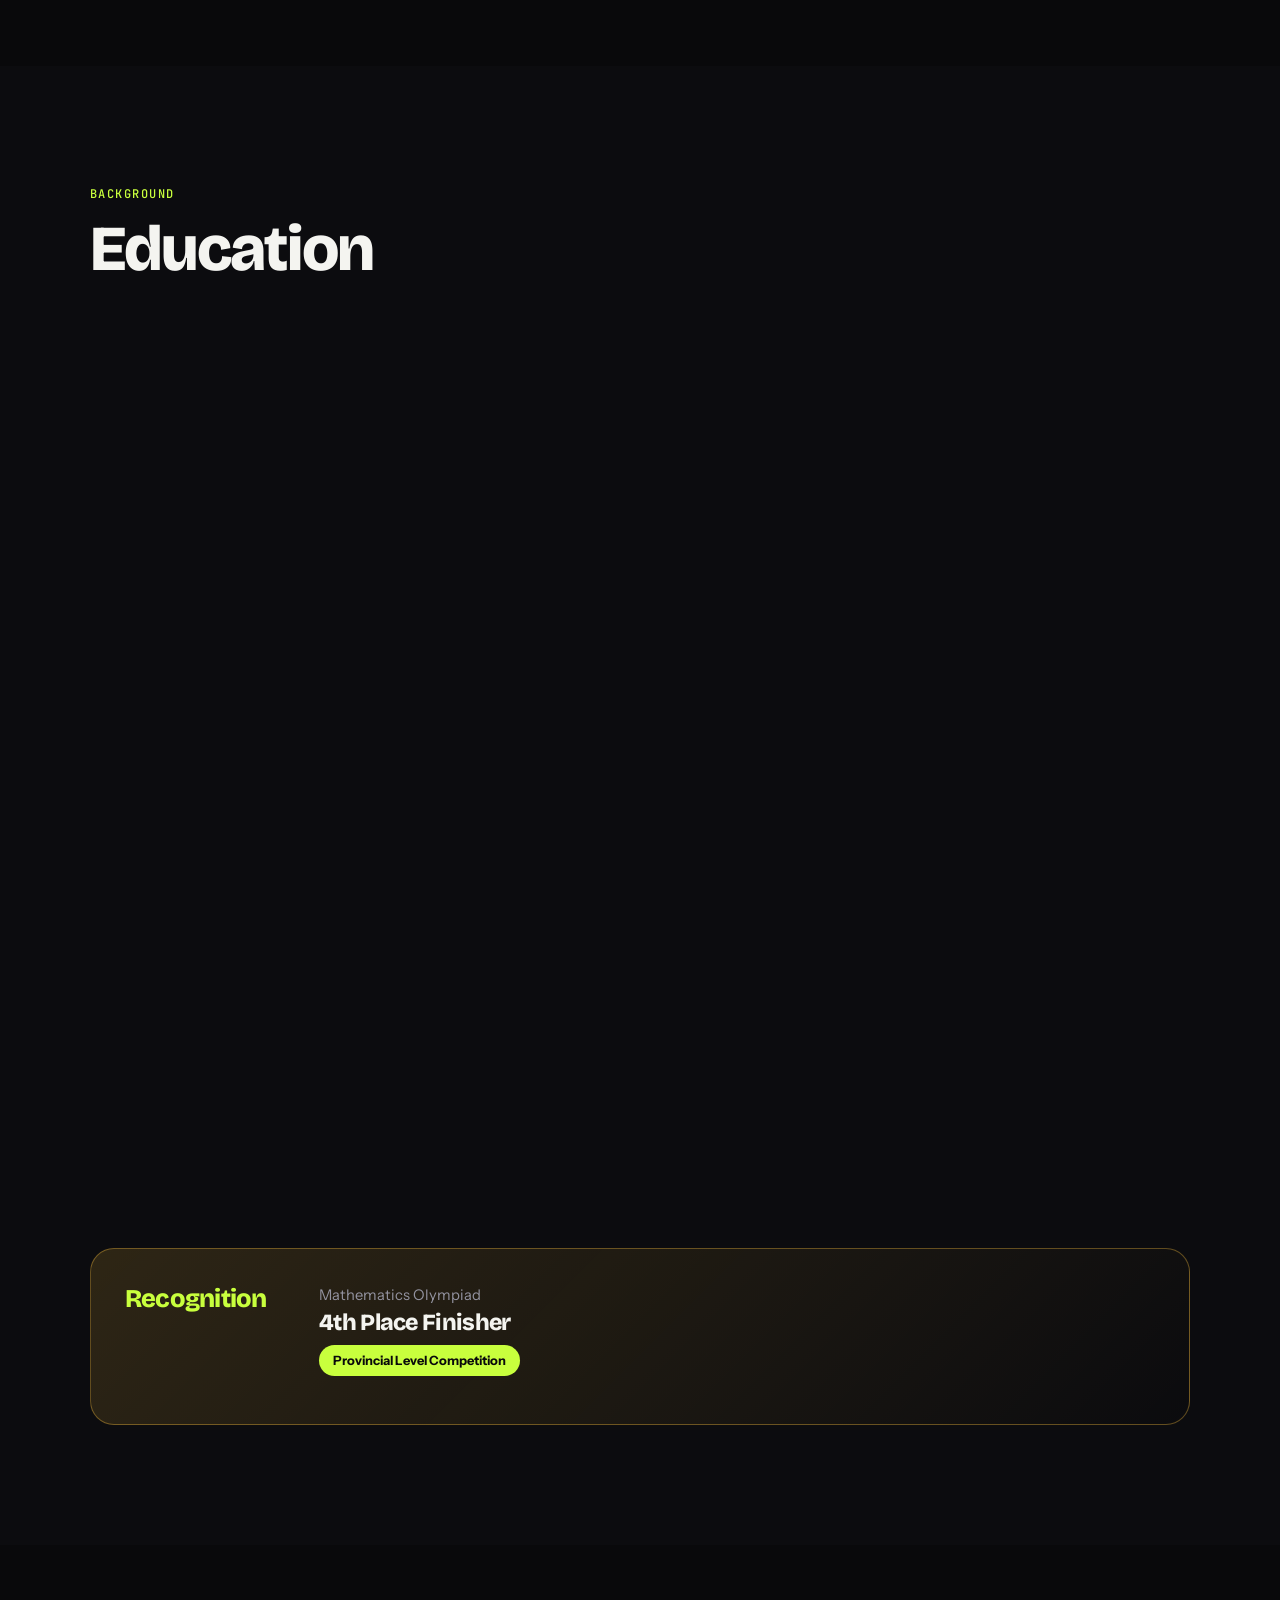
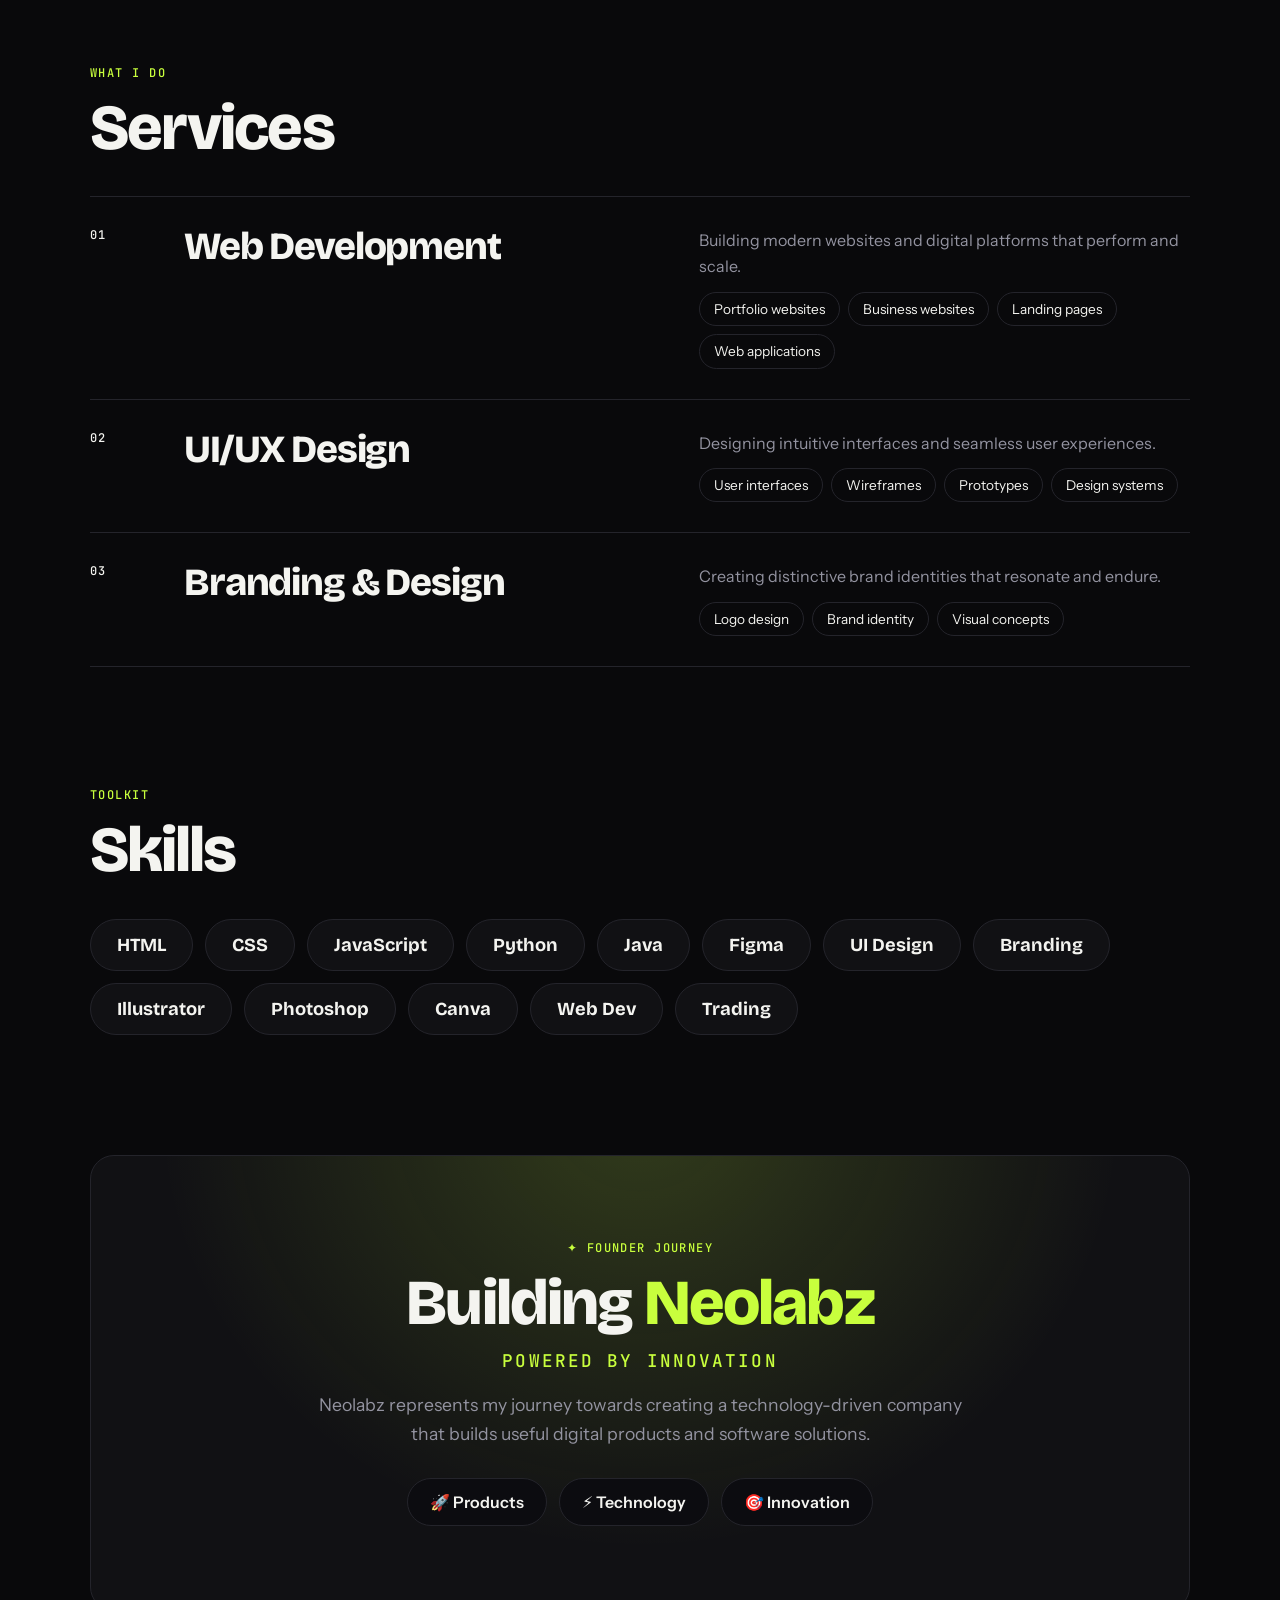
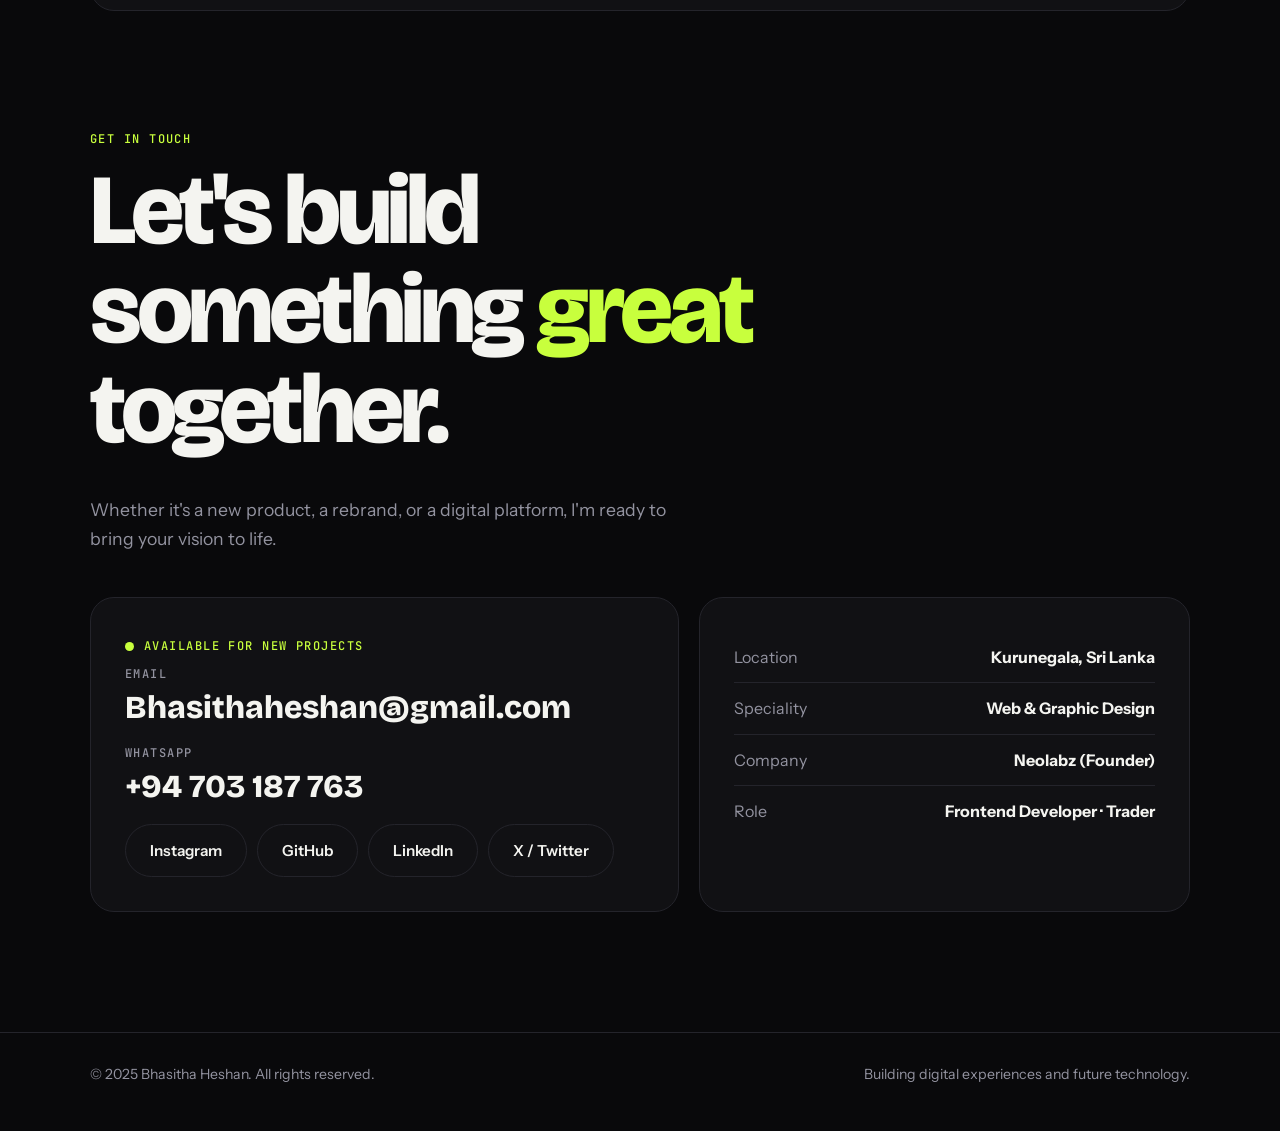
==== commit ac921adc: "New portfolio design with real projects" ====
--- a/index.html
+++ b/index.html
@@ -1,3984 +1,317 @@
-<!DOCTYPE html>
-<html lang="en" style="opacity:0">
-<head>
-<meta charset="UTF-8"/>
-<meta name="viewport" content="width=device-width, initial-scale=1.0"/>
-<title>Bhasitha Heshan — UI/UX Designer & Web Developer | Founder @ Neolabz</title>
-<meta name="description" content="Bhasitha Heshan is a UI/UX Designer, Full Stack Developer, and Founder of Neolabz, based in Sri Lanka. Explore his portfolio of web design, branding, and development work."/>
-<meta name="keywords" content="Bhasitha Heshan, UI UX Designer Sri Lanka, Web Developer Sri Lanka, Neolabz, Full Stack Developer, Brand Designer, Portfolio"/>
-<meta name="author" content="Bhasitha Heshan"/>
-<meta name="robots" content="index, follow"/>
-<meta name="theme-color" content="#5B5FEE"/>
-<link rel="canonical" href="https://bhasithaheshan.github.io/Portfolio/"/>
-
-<!-- Favicons -->
-<link rel="icon" type="image/png" sizes="32x32" href="[data-uri]"/>
-<link rel="apple-touch-icon" sizes="180x180" href="[data-uri]"/>
-<link rel="icon" type="image/png" sizes="512x512" href="[data-uri]"/>
-
-<!-- Open Graph / Facebook / WhatsApp / LinkedIn -->
-<meta property="og:type" content="website"/>
-<meta property="og:url" content="https://bhasithaheshan.github.io/Portfolio/"/>
-<meta property="og:title" content="Bhasitha Heshan — UI/UX Designer & Web Developer"/>
-<meta property="og:description" content="UI/UX Designer, Full Stack Developer, and Founder of Neolabz. Designing and building modern digital experiences."/>
-<meta property="og:image" content="[data-uri]"/>
-<meta property="og:image:width" content="800"/>
-<meta property="og:image:height" content="800"/>
-<meta property="og:locale" content="en_US"/>
-<meta property="og:site_name" content="Bhasitha Heshan Portfolio"/>
-
-<!-- Twitter / X Card -->
-<meta name="twitter:card" content="summary_large_image"/>
-<meta name="twitter:title" content="Bhasitha Heshan — UI/UX Designer & Web Developer"/>
-<meta name="twitter:description" content="UI/UX Designer, Full Stack Developer, and Founder of Neolabz. Designing and building modern digital experiences."/>
-<meta name="twitter:image" content="[data-uri]"/>
-
-<!-- Structured data for Google (Person schema) -->
-<script type="application/ld+json">
-{
-  "@context": "https://schema.org",
-  "@type": "Person",
-  "name": "Bhasitha Heshan",
-  "jobTitle": "UI/UX Designer & Full Stack Developer",
-  "worksFor": {
-    "@type": "Organization",
-    "name": "Neolabz"
-  },
-  "url": "https://bhasithaheshan.com/",
-  "sameAs": []
-}
-</script>
-
-<link rel="preconnect" href="https://fonts.googleapis.com"/>
-<script>
-document.addEventListener('DOMContentLoaded', function() {
-  document.documentElement.style.transition = 'opacity 0.15s ease';
-  document.documentElement.style.opacity = '1';
-});
-</script>
-<link rel="preconnect" href="https://fonts.gstatic.com" crossorigin/>
-<link href="https://fonts.googleapis.com/css2?family=Inter:wght@300;400;500;600;700;800;900&display=swap" rel="stylesheet"/>
-<style>
-:root{
-  --white:#ffffff;
-  --black:#0D0D0D;
-  --gray-50:#F8F9FF;
-  --gray-100:#F3F4F8;
-  --gray-200:#E8EAF0;
-  --gray-300:#D1D5DB;
-  --gray-400:#9CA3AF;
-  --gray-500:#6B7280;
-  --gray-600:#374151;
-  --gray-700:#1F2937;
-  --gray-900:#0D0D0D;
-  /* Typography tokens */
-  --text-primary:#0D0D0D;
-  --text-secondary:#1F2937;
-  --text-body:#374151;
-  --text-muted:#6B7280;
-  --text-faint:#9CA3AF;
-  /* Accent */
-  --accent:#5B5FEE;
-  --accent-light:#818CF8;
-  --accent-dark:#4338CA;
-  --accent-glow:rgba(91,95,238,0.12);
-  --accent-glow-strong:rgba(91,95,238,0.22);
-  /* Surfaces */
-  --surface:#ffffff;
-  --surface-raised:#F8F9FF;
-  --surface-border:#E8EAF0;
-  /* Gradients */
-  --grad-text:linear-gradient(135deg,#0D0D0D 0%,#5B5FEE 55%,#8B5CF6 100%);
-  /* Legacy compat */
-  --glass:rgba(255,255,255,0.75);
-  --radius-sm:10px;
-  --radius:16px;
-  --radius-lg:22px;
-  --radius-xl:32px;
-  --shadow-sm:0 2px 8px rgba(0,0,0,0.06);
-  --shadow:0 6px 24px rgba(0,0,0,0.08),0 1px 3px rgba(0,0,0,0.04);
-  --shadow-lg:0 20px 60px rgba(0,0,0,0.1),0 4px 12px rgba(0,0,0,0.05);
-  --shadow-xl:0 40px 100px rgba(0,0,0,0.13);
-  --shadow-accent:0 8px 30px rgba(91,95,238,0.3);
-  --transition:cubic-bezier(0.4,0,0.2,1);
-  --transition-spring:cubic-bezier(0.34,1.56,0.64,1);
-}
-*,*::before,*::after{box-sizing:border-box;margin:0;padding:0}
-html{scroll-behavior:smooth;-webkit-font-smoothing:antialiased;-moz-osx-font-smoothing:grayscale}
-body{
-  font-family:'Inter',-apple-system,BlinkMacSystemFont,'Segoe UI',sans-serif;
-  background:#ffffff;
-  color:var(--text-primary);
-  overflow-x:hidden;
-  line-height:1.65;
-  font-size:16px;
-  letter-spacing:-0.005em;
-}
-body.body-ready{
-  visibility:visible;
-}
-a{text-decoration:none;color:inherit}
-img{max-width:100%;height:auto}
-::selection{background:var(--accent);color:#fff}
-
-/* SCROLLBAR */
-::-webkit-scrollbar{width:4px}
-::-webkit-scrollbar-track{background:var(--gray-100)}
-::-webkit-scrollbar-thumb{background:var(--accent);border-radius:2px}
-
-/* ====== DARK MODE ====== */
-body.dark-mode{
-  --white:#ffffff;
-  --black:#F0F0F0;
-  --gray-50:#1A1A2E;
-  --gray-100:#16213E;
-  --gray-200:#0F3460;
-  --gray-300:#374151;
-  --gray-400:#6B7280;
-  --gray-500:#9CA3AF;
-  --gray-600:#D1D5DB;
-  --gray-700:#E5E7EB;
-  --gray-900:#F9FAFB;
-  --text-primary:#F9FAFB;
-  --text-secondary:#E5E7EB;
-  --text-body:#D1D5DB;
-  --text-muted:#9CA3AF;
-  --text-faint:#6B7280;
-  --surface:#1E1E2E;
-  --surface-raised:#252538;
-  --surface-border:#2D2D44;
-  --glass:rgba(30,30,46,0.85);
-  --grad-text:linear-gradient(135deg,#F9FAFB 0%,#818CF8 55%,#A78BFA 100%);
-  --shadow-sm:0 2px 8px rgba(0,0,0,0.3);
-  --shadow:0 6px 24px rgba(0,0,0,0.4),0 1px 3px rgba(0,0,0,0.2);
-  --shadow-lg:0 20px 60px rgba(0,0,0,0.5),0 4px 12px rgba(0,0,0,0.3);
-  background:#12121E;
-  color:var(--text-primary);
-}
-body.dark-mode nav{
-  background:rgba(18,18,30,0.9);
-  border-bottom:1px solid rgba(255,255,255,0.06);
-}
-body.dark-mode .hero-badge{
-  background:rgba(91,95,238,0.2);
-  border-color:rgba(91,95,238,0.35);
-}
-body.dark-mode .service-card,
-body.dark-mode .project-card,
-body.dark-mode .skill-item,
-body.dark-mode .education-card,
-body.dark-mode .about-card{
-  background:var(--surface);
-  border-color:var(--surface-border);
-}
-body.dark-mode .timeline-line{background:var(--surface-border)}
-body.dark-mode .mobile-menu{background:rgba(18,18,30,0.98)}
-body.dark-mode #home{background:#12121E}
-body.dark-mode section{background:#12121E}
-body.dark-mode section:nth-child(even){background:#1A1A2E}
-body.dark-mode footer{background:#0A0A14}
-body.dark-mode .footer-logo-wrap{
-  background:rgba(255,255,255,0.1);
-  box-shadow:0 4px 16px rgba(0,0,0,0.4);
-}
-body.dark-mode .tech-tag{
-  background:rgba(91,95,238,0.15);
-  color:var(--accent-light);
-  border:1px solid rgba(91,95,238,0.25);
-}
-body.dark-mode .hero-grid{opacity:0.04}
-body.dark-mode #skills-physics-wrap{background:transparent}
-
-/* Dark mode toggle button */
-.dark-toggle{
-  background:none;
-  border:none;
-  cursor:pointer;
-  width:40px;height:40px;
-  border-radius:50%;
-  display:flex;align-items:center;justify-content:center;
-  font-size:1.2rem;
-  color:var(--text-primary);
-  transition:background 0.2s, transform 0.3s var(--transition-spring);
-  flex-shrink:0;
-  margin-left:0.5rem;
-}
-.dark-toggle:hover{
-  background:var(--accent-glow);
-  transform:rotate(20deg) scale(1.1);
-}
-.dark-toggle .icon-sun{display:none}
-.dark-toggle .icon-moon{display:block}
-body.dark-mode .dark-toggle .icon-sun{display:block}
-body.dark-mode .dark-toggle .icon-moon{display:none}
-
-/* ====== NAV ====== */
-nav{
-  position:fixed;top:16px;left:50%;
-  transform:translateX(-50%);
-  z-index:100;
-  padding:0 1rem 0 1.25rem;
-  display:flex;align-items:center;justify-content:space-between;
-  height:52px;
-  width:calc(100% - 3rem);
-  max-width:1000px;
-  background:rgba(255,255,255,0.75);
-  backdrop-filter:blur(24px) saturate(200%);
-  -webkit-backdrop-filter:blur(24px) saturate(200%);
-  border:1px solid rgba(0,0,0,0.08);
-  border-radius:100px;
-  box-shadow:0 4px 24px rgba(0,0,0,0.06), 0 1px 2px rgba(0,0,0,0.04);
-  transition:all 0.4s var(--transition);
-}
-nav.scrolled{
-  background:rgba(255,255,255,0.88);
-  box-shadow:0 8px 32px rgba(0,0,0,0.1), 0 1px 3px rgba(0,0,0,0.06);
-}
-body.dark-mode nav{
-  background:rgba(18,18,30,0.75);
-  border-color:rgba(255,255,255,0.08);
-  box-shadow:0 4px 24px rgba(0,0,0,0.3);
-}
-body.dark-mode nav.scrolled{
-  background:rgba(18,18,30,0.92);
-  box-shadow:0 8px 32px rgba(0,0,0,0.4);
-}
-.nav-logo{
-  display:flex;align-items:center;
-  text-decoration:none;
-  flex-shrink:0;
-  color:var(--text-primary);
-  transition:opacity 0.2s;
-}
-.nav-logo:hover{opacity:0.7}
-.nav-logo-svg{
-  height:32px;
-  width:auto;
-  transition:transform 0.2s;
-}
-.nav-logo:hover .nav-logo-svg{transform:scale(1.04)}
-.nav-links{
-  display:flex;align-items:center;gap:0.1rem;
-  list-style:none;
-}
-.nav-links a{
-  font-size:0.82rem;font-weight:500;
-  color:var(--text-muted);
-  padding:0.4rem 0.75rem;
-  border-radius:100px;
-  transition:all 0.2s var(--transition);
-  letter-spacing:-0.01em;
-  white-space:nowrap;
-}
-.nav-links a:hover{
-  color:var(--text-primary);
-  background:rgba(0,0,0,0.05);
-}
-body.dark-mode .nav-links a:hover{
-  background:rgba(255,255,255,0.08);
-}
-.nav-links a.active{
-  color:var(--text-primary);
-  background:rgba(0,0,0,0.05);
-}
-body.dark-mode .nav-links a.active{
-  background:rgba(255,255,255,0.08);
-}
-.nav-cta{
-  background:var(--black) !important;
-  color:#fff !important;
-  padding:0.45rem 1.1rem !important;
-  font-size:0.82rem !important;
-}
-.nav-cta:hover{
-  background:var(--accent) !important;
-  color:#fff !important;
-  transform:scale(1.03);
-}
-.nav-mobile-btn{
-  display:none;
-  flex-direction:column;gap:5px;
-  background:none;border:none;cursor:pointer;padding:8px;
-}
-.nav-mobile-btn span{
-  display:block;width:20px;height:1.5px;
-  background:var(--black);border-radius:2px;
-  transition:all 0.3s var(--transition);
-}
-body.dark-mode .nav-mobile-btn span{background:#fff}
-.mobile-menu{
-  display:none;
-  position:fixed;top:76px;left:1.5rem;right:1.5rem;z-index:99;
-  background:rgba(255,255,255,0.97);
-  backdrop-filter:blur(20px);
-  border:1px solid rgba(0,0,0,0.08);
-  border-radius:20px;
-  padding:1rem;
-  flex-direction:column;gap:0.25rem;
-  box-shadow:0 8px 32px rgba(0,0,0,0.1);
-}
-.mobile-menu.open{display:flex}
-.mobile-menu a{
-  font-size:1rem;font-weight:500;color:var(--gray-700);
-  padding:0.75rem 1rem;border-radius:var(--radius-sm);
-  transition:all 0.2s;
-}
-.mobile-menu a:hover{background:var(--gray-100);color:var(--black)}
-
-/* ====== PAGE TRANSITION ====== */
-#page-transition{
-  position:fixed;
-  top:0;left:0;right:0;
-  z-index:9000;
-  pointer-events:none;
-}
-.pt-bar{
-  height:3px;
-  width:0%;
-  background:linear-gradient(90deg, var(--accent) 0%, var(--accent-light) 50%, #8B5CF6 100%);
-  box-shadow:0 0 10px rgba(91,95,238,0.6);
-  transition:width 0.35s var(--transition), opacity 0.25s;
-  opacity:0;
-}
-.pt-bar.running{
-  opacity:1;
-}
-
-/* Section fade-in on scroll nav */
-.section-transitioning{
-  animation:sectionFadeIn 0.45s var(--transition) both;
-}
-@keyframes sectionFadeIn{
-  from{opacity:0.4;transform:translateY(12px)}
-  to{opacity:1;transform:translateY(0)}
-}
-
-/* ====== SCROLL PROGRESS BAR ====== */
-#scroll-progress{
-  position:fixed;
-  top:0;left:0;
-  height:3px;
-  width:0%;
-  background:linear-gradient(90deg,var(--accent) 0%,var(--accent-light) 50%,#8B5CF6 100%);
-  z-index:200;
-  transition:width 0.1s linear;
-  box-shadow:0 0 8px rgba(91,95,238,0.5);
-}
-
-/* ====== CINEMATIC CURTAIN PRELOADER ====== */
-#preloader{
-  position:fixed;
-  inset:0;
-  z-index:9999;
-  pointer-events:all;
-  display:flex;
-  align-items:center;
-  justify-content:center;
-  background:#0D0D0D; /* Solid fallback so nothing shows through before curtains render */
-  transition:none;
-}
-/* Left curtain */
-.curtain-left,
-.curtain-right{
-  position:absolute;
-  top:0;bottom:0;
-  width:50%;
-  background:#0D0D0D;
-  z-index:1;
-  transition:transform 0.9s cubic-bezier(0.76,0,0.24,1);
-}
-.curtain-left{ left:0; transform:translateX(0); }
-.curtain-right{ right:0; transform:translateX(0); }
-
-/* Curtain texture overlay */
-.curtain-left::after,
-.curtain-right::after{
-  content:'';
-  position:absolute;
-  inset:0;
-  background:repeating-linear-gradient(
-    90deg,
-    transparent,
-    transparent 2px,
-    rgba(255,255,255,0.02) 2px,
-    rgba(255,255,255,0.02) 4px
-  );
-  pointer-events:none;
-}
-
-/* Center seam glow */
-.curtain-seam{
-  position:absolute;
-  top:0;bottom:0;
-  left:50%;
-  width:2px;
-  transform:translateX(-50%);
-  background:linear-gradient(
-    to bottom,
-    transparent 0%,
-    var(--accent) 20%,
-    var(--accent-light) 50%,
-    var(--accent) 80%,
-    transparent 100%
-  );
-  z-index:2;
-  opacity:0;
-  animation:seamGlow 1.2s 0.2s ease forwards;
-}
-@keyframes seamGlow{
-  0%{opacity:0;box-shadow:none}
-  40%{opacity:1;box-shadow:0 0 20px 4px rgba(91,95,238,0.6)}
-  100%{opacity:0;box-shadow:0 0 40px 8px rgba(91,95,238,0)}
-}
-
-/* Center content */
-.preloader-content{
-  position:absolute;
-  z-index:3;
-  display:flex;flex-direction:column;align-items:center;gap:1.2rem;
-  pointer-events:none; /* children that need clicks override this */
-}
-.preloader-content .preloader-enter-btn{
-  pointer-events:all;
-}
-.preloader-logo-img{
-  height:72px;
-  width:auto;
-  filter:none;
-  opacity:0;
-  animation:preloaderLogoIn 0.6s 0.15s cubic-bezier(0.34,1.56,0.64,1) forwards;
-}
-@keyframes preloaderLogoIn{
-  from{opacity:0;transform:scale(0.8) translateY(12px)}
-  to{opacity:1;transform:scale(1) translateY(0)}
-}
-.preloader-tagline{
-  font-size:0.7rem;
-  font-weight:600;
-  letter-spacing:0.3em;
-  text-transform:uppercase;
-  color:rgba(255,255,255,0.5);
-  opacity:0;
-  animation:preloaderFadeIn 0.5s 0.5s ease forwards;
-}
-.preloader-bar-track{
-  width:120px;height:1.5px;
-  background:rgba(255,255,255,0.15);
-  overflow:hidden;
-  opacity:0;
-  animation:preloaderFadeIn 0.5s 0.3s ease forwards;
-}
-.preloader-bar-fill{
-  height:100%;width:0%;
-  background:linear-gradient(90deg,var(--accent),var(--accent-light));
-  animation:preloaderFill 1.1s 0.4s ease forwards;
-}
-@keyframes preloaderFadeIn{
-  from{opacity:0;transform:translateY(6px)}
-  to{opacity:1;transform:translateY(0)}
-}
-@keyframes preloaderFill{
-  from{width:0%} to{width:100%}
-}
-
-/* Enter button */
-.preloader-enter-btn{
-  display:flex;align-items:center;justify-content:center;
-  background:transparent;
-  color:#ffffff;
-  border:1.5px solid rgba(255,255,255,0.4);
-  padding:0.8rem 2rem;
-  border-radius:100px;
-  font-size:0.72rem;
-  font-weight:600;
-  letter-spacing:0.16em;
-  text-transform:uppercase;
-  white-space:nowrap;
-  cursor:pointer;
-  font-family:inherit;
-  position:relative;
-  overflow:hidden;
-  animation:preloaderFadeIn 0.5s ease both;
-  transition:color 0.4s var(--transition), border-color 0.4s var(--transition), letter-spacing 0.4s var(--transition);
-  pointer-events:all;
-}
-.preloader-enter-btn::before{
-  content:'';
-  position:absolute;
-  inset:0;
-  background:#ffffff;
-  transform:scaleX(0);
-  transform-origin:left;
-  transition:transform 0.45s var(--transition);
-  z-index:-1;
-  border-radius:100px;
-}
-.preloader-enter-btn:hover{
-  color:#0D0D0D;
-  letter-spacing:0.2em;
-  border-color:#ffffff;
-}
-.preloader-enter-btn:hover::before{
-  transform:scaleX(1);
-}
-
-/* Curtain open state */
-#preloader.loaded .curtain-left{
-  transform:translateX(-100%);
-}
-#preloader.loaded .curtain-right{
-  transform:translateX(100%);
-}
-#preloader.loaded .preloader-content,
-#preloader.loaded .curtain-seam{
-  opacity:0;
-  transition:opacity 0.3s ease;
-}
-#preloader.done{
-  pointer-events:none;
-}
-
-#home{
-  min-height:100vh;
-  display:flex;align-items:center;justify-content:center;
-  padding:120px 2rem 80px;
-  position:relative;
-  overflow:hidden;
-}
-.hero-inner{
-  max-width:1180px;width:100%;
-  display:grid;
-  grid-template-columns:1.1fr 0.9fr;
-  align-items:center;
-  gap:3rem;
-  position:relative;z-index:1;
-  padding:0 2rem;
-}
-/* Abstract blurred photo background layer */
-.hero-photo-wrap{
-  position:absolute;
-  inset:0;
-  z-index:0;
-  pointer-events:none;
-  overflow:hidden;
-  will-change:transform;
-}
-.hero-photo-wrap::after{
-  content:'';
-  position:absolute;inset:0;
-  background:radial-gradient(
-    ellipse 100% 100% at 50% 50%,
-    transparent 30%,
-    rgba(255,255,255,0.5) 60%,
-    rgba(255,255,255,0.92) 85%,
-    #ffffff 100%
-  );
-  z-index:1;
-}
-.hero-photo{
-  position:absolute;
-  inset:-10%;          /* slight oversize so blur edges don't show hard lines */
-  background-size:cover;
-  background-position:center 20%;
-  background-repeat:no-repeat;
-  filter:blur(40px) saturate(1.4) brightness(1.1);
-  opacity:0.13;
-  transform:scale(1.08); /* prevent blur edge artifacts */
-  /* Radial mask: fully transparent at all edges, slight presence at center */
-  -webkit-mask-image: radial-gradient(
-    ellipse 75% 75% at 50% 40%,
-    rgba(0,0,0,0.9) 0%,
-    rgba(0,0,0,0.7) 30%,
-    rgba(0,0,0,0.3) 55%,
-    transparent 80%
-  );
-  mask-image: radial-gradient(
-    ellipse 75% 75% at 50% 40%,
-    rgba(0,0,0,0.9) 0%,
-    rgba(0,0,0,0.7) 30%,
-    rgba(0,0,0,0.3) 55%,
-    transparent 80%
-  );
-  animation:heroBgIn 2s 0.3s ease both;
-}
-@keyframes heroBgIn{
-  from{opacity:0;transform:scale(1.15)}
-  to{opacity:0.13;transform:scale(1.08)}
-}
-
-/* Visible portrait — right column of hero split layout */
-.hero-portrait-wrap{
-  position:relative;
-  z-index:1;
-  display:flex;
-  align-items:center;
-  justify-content:center;
-  animation:portraitIn 0.9s 0.2s cubic-bezier(0.16,1,0.3,1) both;
-}
-@keyframes portraitIn{
-  from{opacity:0;transform:translateY(24px) scale(0.96)}
-  to{opacity:1;transform:translateY(0) scale(1)}
-}
-.hero-portrait{
-  position:relative;
-  width:100%;
-  max-width:380px;
-  aspect-ratio:4/5;
-  border-radius:28px;
-  overflow:hidden;
-  box-shadow:
-    0 30px 60px -12px rgba(91,95,238,0.25),
-    0 18px 36px -18px rgba(13,13,13,0.3),
-    0 0 0 1px rgba(255,255,255,0.6) inset;
-}
-.hero-portrait-slide{
-  position:absolute;
-  inset:0;
-  background-size:cover;
-  background-position:center 18%;
-  opacity:0;
-}
-/* Crossfade cycle: 30s total, two images, 15s each with smooth fade transitions */
-.hero-portrait-slide.slide-a{
-  animation:portraitSlideA 30s ease-in-out infinite;
-}
-.hero-portrait-slide.slide-b{
-  animation:portraitSlideB 30s ease-in-out infinite;
-}
-@keyframes portraitSlideA{
-  0%{opacity:1}
-  43%{opacity:1}
-  50%{opacity:0}
-  93%{opacity:0}
-  100%{opacity:1}
-}
-@keyframes portraitSlideB{
-  0%{opacity:0}
-  43%{opacity:0}
-  50%{opacity:1}
-  93%{opacity:1}
-  100%{opacity:0}
-}
-.hero-portrait::after{
-  content:'';
-  position:absolute;inset:0;
-  background:linear-gradient(180deg, transparent 55%, rgba(13,13,13,0.18) 100%);
-  pointer-events:none;
-}
-.hero-portrait-glow{
-  position:absolute;
-  inset:-30px;
-  z-index:-1;
-  background:radial-gradient(ellipse 70% 70% at 50% 40%, var(--accent-glow-strong) 0%, transparent 70%);
-  filter:blur(20px);
-  border-radius:40px;
-}
-.hero-portrait-blob{
-  position:absolute;
-  width:120px;height:120px;
-  border-radius:50%;
-  background:linear-gradient(135deg, var(--accent), #8B5CF6);
-  opacity:0.15;
-  z-index:-1;
-  filter:blur(2px);
-}
-.hero-portrait-blob.blob-1{top:-20px;right:-20px}
-.hero-portrait-blob.blob-2{bottom:-24px;left:-24px;width:90px;height:90px;opacity:0.12}
-body.dark-mode .hero-portrait{
-  box-shadow:
-    0 30px 60px -12px rgba(91,95,238,0.35),
-    0 18px 36px -18px rgba(0,0,0,0.5),
-    0 0 0 1px rgba(255,255,255,0.08) inset;
-}
-.hero-bg{
-  position:absolute;inset:0;
-  overflow:hidden;
-  pointer-events:none;
-  z-index:0;
-}
-.mesh-blob{
-  position:absolute;
-  border-radius:50%;
-  filter:blur(70px);
-  opacity:0.55;
-  will-change:transform;
-}
-.mesh-blob-1{
-  width:480px;height:480px;
-  top:-10%;right:5%;
-  background:radial-gradient(circle, rgba(91,95,238,0.35) 0%, transparent 70%);
-  animation:meshFloat1 18s ease-in-out infinite;
-}
-.mesh-blob-2{
-  width:420px;height:420px;
-  bottom:-5%;left:0%;
-  background:radial-gradient(circle, rgba(139,92,246,0.28) 0%, transparent 70%);
-  animation:meshFloat2 22s ease-in-out infinite;
-}
-.mesh-blob-3{
-  width:340px;height:340px;
-  top:35%;left:42%;
-  background:radial-gradient(circle, rgba(56,189,248,0.18) 0%, transparent 70%);
-  animation:meshFloat3 26s ease-in-out infinite;
-}
-.mesh-blob-4{
-  width:260px;height:260px;
-  top:8%;left:20%;
-  background:radial-gradient(circle, rgba(236,72,153,0.12) 0%, transparent 70%);
-  animation:meshFloat4 20s ease-in-out infinite;
-}
-@keyframes meshFloat1{
-  0%,100%{transform:translate(0,0) scale(1)}
-  33%{transform:translate(-40px,30px) scale(1.08)}
-  66%{transform:translate(20px,-25px) scale(0.95)}
-}
-@keyframes meshFloat2{
-  0%,100%{transform:translate(0,0) scale(1)}
-  33%{transform:translate(35px,-20px) scale(1.1)}
-  66%{transform:translate(-25px,15px) scale(0.92)}
-}
-@keyframes meshFloat3{
-  0%,100%{transform:translate(0,0) scale(1)}
-  50%{transform:translate(-30px,-30px) scale(1.15)}
-}
-@keyframes meshFloat4{
-  0%,100%{transform:translate(0,0) scale(1)}
-  50%{transform:translate(25px,20px) scale(0.9)}
-}
-body.dark-mode .mesh-blob-1{ opacity:0.35; background:radial-gradient(circle, rgba(129,140,248,0.4) 0%, transparent 70%); }
-body.dark-mode .mesh-blob-2{ opacity:0.3; background:radial-gradient(circle, rgba(167,139,250,0.32) 0%, transparent 70%); }
-body.dark-mode .mesh-blob-3{ opacity:0.22; }
-body.dark-mode .mesh-blob-4{ opacity:0.15; }
-@media (prefers-reduced-motion: reduce){
-  .mesh-blob{ animation:none !important; }
-}
-.hero-grid{
-  position:absolute;inset:0;
-  background-image:
-    linear-gradient(rgba(0,0,0,0.025) 1px, transparent 1px),
-    linear-gradient(90deg, rgba(0,0,0,0.025) 1px, transparent 1px);
-  background-size:60px 60px;
-  pointer-events:none;
-  mask-image:radial-gradient(ellipse 80% 80% at 50% 50%, black, transparent);
-}
-.hero-content{
-  width:100%;
-  display:flex;flex-direction:column;align-items:flex-start;
-  text-align:left;
-  position:relative;z-index:1;
-}
-.hero-badge{
-  display:inline-flex;align-items:center;gap:0.5rem;
-  background:var(--accent-glow);
-  border:1px solid rgba(99,102,241,0.2);
-  color:var(--accent);
-  font-size:0.8rem;font-weight:600;
-  letter-spacing:0.04em;text-transform:uppercase;
-  padding:0.4rem 1rem;
-  border-radius:100px;
-  margin-bottom:2rem;
-  animation:fadeUp 0.6s var(--transition) both;
-}
-.hero-badge::before{
-  content:'';width:6px;height:6px;
-  background:var(--accent);border-radius:50%;
-  animation:pulse 2s infinite;
-}
-@keyframes pulse{0%,100%{opacity:1;transform:scale(1)}50%{opacity:0.5;transform:scale(0.8)}}
-
-.hero-name{
-  font-size:clamp(3rem,8vw,7rem);
-  font-weight:900;
-  letter-spacing:-0.05em;
-  line-height:0.95;
-  color:var(--text-primary);
-  margin-bottom:0.5rem;
-  overflow:visible;
-  padding-top:0.5rem;
-  margin-top:0.5rem;
-}
-.hero-name-line{
-  display:inline-block;
-  overflow:visible;
-}
-/* Hero name letters - no animation, just visible */
-.hero-letter{
-  display:inline-block;
-}
-/* Shimmer on the first line (Bhasitha) */
-#heroNameLine1{
-  background:linear-gradient(135deg,#0D0D0D 0%,#5B5FEE 40%,#8B5CF6 65%,#0D0D0D 100%);
-  background-size:300% 100%;
-  -webkit-background-clip:text;
-  -webkit-text-fill-color:transparent;
-  background-clip:text;
-  animation:shimmer 5s 1.5s ease-in-out infinite;
-}
-@keyframes shimmer{0%{background-position:100% 0}100%{background-position:-100% 0}}
-
-.hero-role-wrapper{
-  height:2.5rem;
-  overflow:hidden;
-  margin:1rem 0 1.5rem;
-  animation:fadeUp 0.6s 0.2s var(--transition) both;
-}
-.hero-role{
-  font-size:clamp(1rem,2.5vw,1.4rem);
-  font-weight:500;
-  color:var(--accent);
-  letter-spacing:-0.01em;
-  display:flex;align-items:center;gap:0.5rem;
-  justify-content:flex-start;
-}
-.typing-text{
-  display:inline-block;
-  border-right:2px solid var(--accent);
-  padding-right:4px;
-  animation:blink 0.8s step-end infinite;
-}
-@keyframes blink{0%,100%{border-color:var(--accent)}50%{border-color:transparent}}
-
-.hero-tagline{
-  font-size:clamp(1rem,2vw,1.2rem);
-  font-weight:400;
-  color:var(--text-body);
-  max-width:560px;
-  line-height:1.8;
-  letter-spacing:-0.01em;
-  margin-bottom:2.5rem;
-  animation:fadeUp 0.7s 0.3s var(--transition) both;
-}
-.hero-buttons{
-  display:flex;gap:1rem;flex-wrap:wrap;justify-content:flex-start;
-  animation:fadeUp 0.6s 0.4s var(--transition) both;
-}
-.btn{
-  display:inline-flex;align-items:center;gap:0.5rem;
-  padding:0.875rem 2rem;
-  border-radius:100px;
-  font-size:0.95rem;font-weight:600;
-  letter-spacing:-0.01em;
-  cursor:pointer;border:none;
-  transition:all 0.25s var(--transition-spring);
-  text-decoration:none;
-}
-.btn-primary{
-  background:var(--black);
-  color:#fff;
-  box-shadow:0 2px 8px rgba(0,0,0,0.15);
-}
-.btn-primary:hover{
-  background:var(--accent);
-  transform:translateY(-2px);
-  box-shadow:0 8px 24px rgba(99,102,241,0.35);
-}
-.btn-secondary{
-  background:transparent;
-  color:var(--black);
-  border:1.5px solid var(--gray-200);
-}
-.btn-secondary:hover{
-  border-color:var(--gray-400);
-  background:var(--gray-50);
-  transform:translateY(-2px);
-}
-.btn-cv{
-  background:transparent;
-  color:var(--accent);
-  border:1.5px dashed var(--accent);
-}
-.btn-cv:hover{
-  background:var(--accent-glow);
-  border-style:solid;
-  transform:translateY(-2px);
-  box-shadow:0 8px 20px rgba(91,95,238,0.18);
-}
-.btn-cv svg{
-  transition:transform 0.25s var(--transition-spring);
-}
-.btn-cv:hover svg{
-  transform:translateY(2px);
-}
-body.dark-mode .btn-cv{
-  color:var(--accent-light);
-  border-color:var(--accent-light);
-}
-body.dark-mode .btn-cv:hover{
-  background:rgba(129,140,248,0.12);
-}
-.hero-scroll{
-  margin-top:4rem;
-  display:flex;flex-direction:column;align-items:center;gap:0.5rem;
-  animation:fadeUp 0.6s 0.6s var(--transition) both;
-}
-.scroll-indicator{
-  width:26px;height:40px;
-  border:1.5px solid var(--gray-300);
-  border-radius:100px;
-  position:relative;
-  display:flex;justify-content:center;
-}
-.scroll-dot{
-  width:4px;height:8px;
-  background:var(--gray-400);
-  border-radius:100px;
-  position:absolute;top:6px;
-  animation:scrollDown 2s infinite;
-}
-@keyframes scrollDown{0%{top:6px;opacity:1}100%{top:22px;opacity:0}}
-.scroll-label{font-size:0.75rem;color:var(--gray-400);font-weight:500;letter-spacing:0.05em}
-
-/* ====== SECTIONS ====== */
-section{padding:100px 2rem}
-.container{max-width:1100px;margin:0 auto}
-.section-label{
-  font-size:0.72rem;font-weight:700;
-  letter-spacing:0.12em;text-transform:uppercase;
-  color:var(--accent);
-  margin-bottom:0.875rem;
-}
-.section-title{
-  font-size:clamp(2rem,4vw,3rem);
-  font-weight:800;letter-spacing:-0.04em;
-  line-height:1.05;color:var(--text-primary);
-  margin-bottom:1.25rem;
-}
-.section-text{
-  font-size:1.05rem;color:var(--text-body);
-  max-width:580px;line-height:1.8;
-  font-weight:400;
-}
-
-/* ====== ABOUT ====== */
-#about{background:var(--gray-50)}
-.about-grid{
-  display:grid;
-  grid-template-columns:1fr 1fr;
-  gap:80px;
-  align-items:center;
-}
-.about-visual{
-  position:relative;
-  display:flex;align-items:center;justify-content:center;
-}
-.about-card{
-  background:#fff;
-  border:1px solid var(--gray-200);
-  border-radius:var(--radius-xl);
-  padding:2.5rem;
-  box-shadow:var(--shadow-lg);
-  width:100%;max-width:380px;
-  position:relative;
-}
-.about-avatar{
-  width:80px;height:80px;
-  background:linear-gradient(135deg,var(--accent),var(--accent-light));
-  border-radius:50%;
-  display:flex;align-items:center;justify-content:center;
-  margin-bottom:1.5rem;
-  font-size:2rem;color:#fff;font-weight:800;
-}
-.about-card-name{font-size:1.3rem;font-weight:700;letter-spacing:-0.03em;margin-bottom:0.25rem;color:var(--text-primary)}
-.about-card-role{font-size:0.875rem;color:var(--accent);font-weight:600;margin-bottom:1.5rem}
-.about-stats{
-  display:grid;grid-template-columns:1fr 1fr;gap:1rem;
-  padding-top:1.5rem;
-  border-top:1px solid var(--gray-200);
-}
-.stat-item{
-  display:flex;flex-direction:column;gap:0.2rem;
-}
-.stat-value{font-size:1.5rem;font-weight:800;letter-spacing:-0.03em;color:var(--text-primary)}
-.stat-label{font-size:0.72rem;color:var(--text-faint);font-weight:600;letter-spacing:0.05em;text-transform:uppercase}
-.about-floating-badge{
-  position:absolute;top:-20px;right:-20px;
-  background:var(--black);color:#fff;
-  font-size:0.75rem;font-weight:700;
-  padding:0.6rem 1rem;border-radius:100px;
-  box-shadow:var(--shadow-lg);
-  letter-spacing:-0.01em;
-}
-.about-vision{
-  background:var(--accent-glow);
-  border:1px solid rgba(99,102,241,0.15);
-  border-radius:var(--radius);
-  padding:1.5rem;
-  margin-top:2rem;
-}
-.about-vision-label{
-  font-size:0.75rem;font-weight:700;letter-spacing:0.05em;text-transform:uppercase;
-  color:var(--accent);margin-bottom:0.5rem;
-}
-.about-vision-text{
-  font-size:0.95rem;color:var(--gray-700);line-height:1.7;
-}
-
-/* ====== SERVICES ====== */
-#services{background:#fff}
-.services-grid{
-  display:grid;
-  grid-template-columns:repeat(3,1fr);
-  gap:1.5rem;
-  margin-top:3rem;
-}
-.service-card{
-  background:#fff;
-  border:1px solid var(--gray-200);
-  border-radius:var(--radius-lg);
-  padding:2.5rem 2rem;
-  transition:box-shadow 0.3s var(--transition-spring), border-color 0.3s;
-  position:relative;
-  overflow:hidden;
-  transform-style:preserve-3d;
-  will-change:transform;
-  cursor:default;
-}
-.service-card::before{
-  content:'';
-  position:absolute;inset:0;
-  background:linear-gradient(135deg,var(--accent-glow),transparent);
-  opacity:0;transition:opacity 0.3s;
-}
-.service-card:hover{
-  box-shadow:var(--shadow-xl);
-  border-color:rgba(99,102,241,0.2);
-}
-.service-card:hover::before{opacity:1}
-.service-icon{
-  width:52px;height:52px;
-  background:var(--gray-100);
-  border-radius:var(--radius);
-  display:flex;align-items:center;justify-content:center;
-  margin-bottom:1.5rem;
-  font-size:1.3rem;
-  transition:all 0.3s;
-  position:relative;z-index:1;
-}
-.service-card:hover .service-icon{background:var(--accent);color:#fff}
-.service-title{
-  font-size:1.2rem;font-weight:700;letter-spacing:-0.025em;
-  margin-bottom:0.75rem;position:relative;z-index:1;
-  color:var(--text-primary);
-}
-.service-desc{
-  font-size:0.9rem;color:var(--text-body);line-height:1.7;
-  margin-bottom:1.5rem;position:relative;z-index:1;
-}
-.service-list{
-  list-style:none;display:flex;flex-direction:column;gap:0.5rem;
-  position:relative;z-index:1;
-}
-.service-list li{
-  font-size:0.875rem;color:var(--text-muted);
-  display:flex;align-items:center;gap:0.5rem;
-  font-weight:500;
-}
-.service-list li::before{
-  content:'';width:5px;height:5px;
-  background:var(--accent);border-radius:50%;flex-shrink:0;
-}
-
-/* ====== PROJECTS ====== */
-#projects{background:var(--gray-50)}
-.projects-grid{
-  display:grid;
-  grid-template-columns:repeat(3,1fr);
-  gap:1.5rem;
-  margin-top:3rem;
-}
-.project-card{
-  background:#fff;
-  border:1px solid var(--gray-200);
-  border-radius:var(--radius-lg);
-  overflow:hidden;
-  transition:box-shadow 0.35s var(--transition-spring), border-color 0.35s;
-  position:relative;
-  cursor:pointer;
-  transform-style:preserve-3d;
-  will-change:transform;
-}
-.project-card:hover{
-  box-shadow:var(--shadow-xl);
-  border-color:rgba(99,102,241,0.15);
-}
-.project-image{
-  height:200px;
-  background:linear-gradient(135deg,var(--gray-100) 0%,var(--gray-200) 100%);
-  position:relative;
-  overflow:hidden;
-  display:flex;align-items:center;justify-content:center;
-}
-.project-image-inner{
-  width:100%;height:100%;
-  display:flex;align-items:center;justify-content:center;
-  position:relative;
-}
-.project-placeholder-icon{
-  font-size:3rem;opacity:0.3;
-  transition:all 0.3s;
-}
-.project-card:hover .project-placeholder-icon{
-  opacity:0.5;transform:scale(1.1);
-}
-.project-overlay{
-  position:absolute;inset:0;
-  background:rgba(0,0,0,0.6);
-  opacity:0;
-  display:flex;align-items:center;justify-content:center;
-  transition:opacity 0.3s;
-}
-.project-card:hover .project-overlay{opacity:1}
-.project-view-btn{
-  background:#fff;color:var(--black);
-  border:none;border-radius:100px;
-  font-size:0.85rem;font-weight:600;
-  padding:0.6rem 1.4rem;cursor:pointer;
-  transform:translateY(10px);
-  transition:transform 0.3s var(--transition-spring);
-  letter-spacing:-0.01em;
-}
-.project-card:hover .project-view-btn{transform:translateY(0)}
-.project-info{padding:1.5rem}
-.project-tech{
-  display:flex;gap:0.5rem;flex-wrap:wrap;
-  margin-bottom:0.875rem;
-}
-.tech-tag{
-  font-size:0.7rem;font-weight:600;letter-spacing:0.03em;
-  text-transform:uppercase;
-  background:var(--gray-100);
-  color:var(--gray-600);
-  padding:0.25rem 0.6rem;
-  border-radius:100px;
-}
-.project-name{
-  font-size:1.1rem;font-weight:700;letter-spacing:-0.025em;
-  margin-bottom:0.3rem;color:var(--text-primary);
-}
-.project-role{
-  font-size:0.85rem;color:var(--text-muted);font-weight:500;
-}
-
-/* ====== PROJECT MODAL (sub-projects) ====== */
-.project-modal-overlay{
-  position:fixed;
-  inset:0;
-  z-index:1000;
-  background:rgba(13,13,13,0.6);
-  backdrop-filter:blur(6px);
-  display:flex;
-  align-items:center;
-  justify-content:center;
-  padding:2rem;
-  opacity:0;
-  visibility:hidden;
-  transition:opacity 0.35s var(--transition), visibility 0.35s var(--transition);
-}
-.project-modal-overlay.open{
-  opacity:1;
-  visibility:visible;
-}
-.project-modal{
-  background:var(--white);
-  border-radius:24px;
-  max-width:880px;
-  width:100%;
-  max-height:88vh;
-  overflow-y:auto;
-  padding:2.75rem;
-  position:relative;
-  transform:translateY(30px) scale(0.96);
-  opacity:0;
-  transition:transform 0.4s var(--transition-spring), opacity 0.35s var(--transition);
-  box-shadow:var(--shadow-xl);
-}
-.project-modal-overlay.open .project-modal{
-  transform:translateY(0) scale(1);
-  opacity:1;
-}
-.project-modal-close{
-  position:absolute;
-  top:1.5rem;right:1.5rem;
-  width:38px;height:38px;
-  border-radius:50%;
-  border:1px solid var(--gray-200);
-  background:var(--gray-50);
-  display:flex;align-items:center;justify-content:center;
-  cursor:pointer;
-  color:var(--text-secondary);
-  transition:all 0.2s var(--transition);
-}
-.project-modal-close:hover{
-  background:var(--black);
-  color:#fff;
-  border-color:var(--black);
-  transform:rotate(90deg);
-}
-.project-modal-header{
-  margin-bottom:2rem;
-  padding-right:2.5rem;
-}
-.project-modal-title{
-  font-size:clamp(1.6rem,3vw,2.2rem);
-  font-weight:800;
-  letter-spacing:-0.03em;
-  color:var(--text-primary);
-  margin:0.4rem 0 0.6rem;
-}
-.project-modal-desc{
-  font-size:0.95rem;
-  color:var(--text-muted);
-  max-width:520px;
-}
-.sub-projects-grid{
-  display:grid;
-  grid-template-columns:repeat(3,1fr);
-  gap:1.25rem;
-}
-.sub-project-card{
-  border:1px solid var(--gray-200);
-  border-radius:16px;
-  overflow:hidden;
-  background:var(--white);
-  transition:all 0.3s var(--transition-spring);
-  cursor:pointer;
-}
-.sub-project-card:hover{
-  transform:translateY(-4px);
-  box-shadow:var(--shadow-lg);
-  border-color:rgba(99,102,241,0.25);
-}
-.sub-project-image{
-  height:120px;
-  display:flex;align-items:center;justify-content:center;
-}
-.sub-project-icon{
-  font-size:2.4rem;
-  filter:drop-shadow(0 2px 6px rgba(0,0,0,0.1));
-}
-.sub-project-info{
-  padding:1.1rem 1.1rem 1.3rem;
-}
-.sub-project-name{
-  font-size:0.95rem;font-weight:700;
-  color:var(--text-primary);
-  margin-bottom:0.4rem;
-  letter-spacing:-0.01em;
-}
-.sub-project-desc{
-  font-size:0.78rem;
-  color:var(--text-muted);
-  line-height:1.5;
-  margin-bottom:0.7rem;
-}
-body.dark-mode .project-modal{ background:var(--surface); }
-body.dark-mode .sub-project-card{ background:var(--surface); border-color:var(--surface-border); }
-body.dark-mode .project-modal-close{ background:var(--surface-raised); border-color:var(--surface-border); }
-@media(max-width:768px){
-  .sub-projects-grid{grid-template-columns:1fr}
-  .project-modal{padding:2rem 1.5rem}
-}
-
-/* ====== IMAGE LIGHTBOX ====== */
-.lightbox-overlay{
-  position:fixed;
-  inset:0;
-  z-index:2000;
-  background:rgba(0,0,0,0.92);
-  backdrop-filter:blur(8px);
-  display:flex;
-  align-items:center;
-  justify-content:center;
-  padding:1.5rem;
-  opacity:0;
-  visibility:hidden;
-  transition:opacity 0.3s var(--transition), visibility 0.3s;
-  cursor:zoom-out;
-}
-.lightbox-overlay.open{
-  opacity:1;
-  visibility:visible;
-}
-.lightbox-content{
-  display:flex;
-  flex-direction:column;
-  align-items:center;
-  gap:1rem;
-  max-width:90vw;
-  max-height:90vh;
-  transform:scale(0.9);
-  opacity:0;
-  transition:transform 0.35s var(--transition-spring), opacity 0.3s;
-  cursor:default;
-}
-.lightbox-overlay.open .lightbox-content{
-  transform:scale(1);
-  opacity:1;
-}
-.lightbox-img{
-  max-width:100%;
-  max-height:80vh;
-  border-radius:12px;
-  object-fit:contain;
-  box-shadow:0 30px 80px rgba(0,0,0,0.5);
-  display:block;
-}
-.lightbox-title{
-  font-size:0.85rem;
-  font-weight:600;
-  letter-spacing:0.06em;
-  text-transform:uppercase;
-  color:rgba(255,255,255,0.6);
-}
-.lightbox-close{
-  position:fixed;
-  top:1.5rem;right:1.5rem;
-  width:44px;height:44px;
-  border-radius:50%;
-  border:1px solid rgba(255,255,255,0.2);
-  background:rgba(255,255,255,0.1);
-  display:flex;align-items:center;justify-content:center;
-  cursor:pointer;
-  color:#fff;
-  transition:all 0.2s;
-  z-index:2001;
-}
-.lightbox-close:hover{
-  background:rgba(255,255,255,0.25);
-  transform:rotate(90deg) scale(1.1);
-}
-/* sub-project cards with lightbox show a zoom cursor */
-.sub-project-card[data-lightbox]{
-  cursor:zoom-in;
-}
-.sub-project-card[data-lightbox] .sub-project-image::after{
-  content:'🔍';
-  position:absolute;
-  bottom:8px;right:8px;
-  font-size:1rem;
-  opacity:0;
-  transition:opacity 0.2s;
-}
-.sub-project-card[data-lightbox]:hover .sub-project-image::after{
-  opacity:1;
-}
-.sub-project-image{
-  position:relative;
-}
-
-/* ====== SKILLS ====== */
-#skills{background:#fff}
-.skills-container{
-  margin-top:3rem;
-  display:grid;
-  grid-template-columns:repeat(3,1fr);
-  gap:2rem;
-}
-.skill-group-title{
-  font-size:0.72rem;font-weight:700;letter-spacing:0.1em;
-  text-transform:uppercase;color:var(--text-faint);
-  margin-bottom:1rem;
-}
-.skills-grid{
-  display:flex;flex-direction:column;gap:0.75rem;
-}
-.skill-item{
-  display:flex;align-items:center;gap:0.75rem;
-  padding:0.875rem 1.25rem;
-  background:var(--surface-raised);
-  border:1px solid var(--surface-border);
-  border-radius:var(--radius);
-  transition:all 0.3s var(--transition-spring);
-  cursor:default;
-}
-.skill-item:hover{
-  border-color:rgba(91,95,238,0.35);
-  background:var(--accent-glow);
-  transform:translateX(6px);
-  box-shadow:var(--shadow-sm);
-}
-.skill-emoji{font-size:1.1rem}
-.skill-name{font-size:0.9rem;font-weight:600;letter-spacing:-0.01em;color:var(--text-secondary)}
-
-/* ====== NEOLABZ ====== */
-#neolabz{
-  background:linear-gradient(135deg,var(--black) 0%,#1a1a2e 100%);
-  position:relative;overflow:hidden;
-}
-.neolabz-bg{
-  position:absolute;inset:0;
-  background:
-    radial-gradient(ellipse 60% 60% at 80% 50%, rgba(99,102,241,0.2) 0%, transparent 60%),
-    radial-gradient(ellipse 40% 40% at 10% 80%, rgba(99,102,241,0.1) 0%, transparent 60%);
-  pointer-events:none;
-}
-.neolabz-grid{
-  position:absolute;inset:0;
-  background-image:
-    linear-gradient(rgba(255,255,255,0.03) 1px, transparent 1px),
-    linear-gradient(90deg, rgba(255,255,255,0.03) 1px, transparent 1px);
-  background-size:50px 50px;
-  pointer-events:none;
-}
-.neolabz-content{
-  position:relative;z-index:1;
-  text-align:center;
-}
-.neolabz-badge{
-  display:inline-flex;align-items:center;gap:0.5rem;
-  background:rgba(99,102,241,0.2);
-  border:1px solid rgba(99,102,241,0.3);
-  color:var(--accent-light);
-  font-size:0.75rem;font-weight:700;letter-spacing:0.08em;text-transform:uppercase;
-  padding:0.4rem 1rem;border-radius:100px;
-  margin-bottom:2rem;
-}
-.neolabz-title{
-  font-size:clamp(2.5rem,5vw,4rem);
-  font-weight:800;letter-spacing:-0.04em;
-  color:#fff;line-height:1.1;
-  margin-bottom:1.5rem;
-}
-.neolabz-title .highlight{color:var(--accent-light)}
-.neolabz-text{
-  font-size:1.1rem;color:rgba(255,255,255,0.6);
-  max-width:560px;margin:0 auto 3rem;
-  line-height:1.75;
-}
-.neolabz-card{
-  background:rgba(255,255,255,0.05);
-  border:1px solid rgba(255,255,255,0.1);
-  border-radius:var(--radius-xl);
-  padding:2.5rem;
-  max-width:600px;margin:0 auto;
-  backdrop-filter:blur(10px);
-}
-.neolabz-logo{
-  font-size:2.5rem;font-weight:900;letter-spacing:-0.05em;
-  color:#fff;margin-bottom:0.5rem;
-}
-.neolabz-logo span{color:var(--accent-light)}
-.neolabz-tagline{
-  font-size:0.9rem;color:rgba(255,255,255,0.5);
-  font-weight:500;letter-spacing:0.02em;
-  margin-bottom:1.5rem;
-}
-.neolabz-pillars{
-  display:grid;grid-template-columns:repeat(3,1fr);gap:1rem;
-  padding-top:1.5rem;border-top:1px solid rgba(255,255,255,0.08);
-}
-.pillar{
-  text-align:center;padding:1rem;
-  border-radius:var(--radius);
-  background:rgba(255,255,255,0.04);
-}
-.pillar-icon{font-size:1.5rem;margin-bottom:0.5rem}
-.pillar-text{font-size:0.8rem;color:rgba(255,255,255,0.6);font-weight:500}
-
-/* ====== STATS ====== */
-.stats-section{
-  padding:4rem 2rem;
-  background:var(--black);
-  position:relative;
-  overflow:hidden;
-}
-.stats-section::before{
-  content:'';
-  position:absolute;inset:0;
-  background:
-    radial-gradient(ellipse 60% 80% at 20% 50%, rgba(91,95,238,0.15) 0%, transparent 60%),
-    radial-gradient(ellipse 50% 70% at 80% 50%, rgba(139,92,246,0.1) 0%, transparent 60%);
-  pointer-events:none;
-}
-.stats-grid{
-  display:grid;
-  grid-template-columns:repeat(4,1fr);
-  gap:1.5rem;
-  position:relative;z-index:1;
-}
-.stat-counter-card{
-  text-align:center;
-  padding:2.5rem 1.5rem;
-  border-radius:20px;
-  border:1px solid rgba(255,255,255,0.08);
-  background:rgba(255,255,255,0.04);
-  transition:all 0.3s var(--transition);
-  position:relative;
-  overflow:hidden;
-}
-.stat-counter-card::before{
-  content:'';
-  position:absolute;inset:0;
-  background:radial-gradient(circle at 50% 0%, rgba(91,95,238,0.1) 0%, transparent 70%);
-  opacity:0;
-  transition:opacity 0.3s;
-}
-.stat-counter-card:hover{
-  border-color:rgba(91,95,238,0.3);
-  background:rgba(255,255,255,0.07);
-  transform:translateY(-4px);
-}
-.stat-counter-card:hover::before{opacity:1}
-.stat-counter-value{
-  font-size:clamp(2.4rem,5vw,3.5rem);
-  font-weight:900;
-  letter-spacing:-0.04em;
-  background:linear-gradient(135deg,#fff 0%,#A5B4FC 60%,#818CF8 100%);
-  -webkit-background-clip:text;
-  -webkit-text-fill-color:transparent;
-  background-clip:text;
-  line-height:1;
-  margin-bottom:0.75rem;
-  display:block;
-}
-.stat-counter-label{
-  font-size:1rem;
-  font-weight:700;
-  color:#fff;
-  margin-bottom:0.3rem;
-  letter-spacing:-0.01em;
-}
-.stat-counter-desc{
-  font-size:0.78rem;
-  color:rgba(255,255,255,0.4);
-  letter-spacing:0.01em;
-}
-@media(max-width:768px){
-  .stats-grid{grid-template-columns:repeat(2,1fr)}
-}
-@media(max-width:480px){
-  .stats-grid{grid-template-columns:1fr 1fr;gap:1rem}
-  .stat-counter-card{padding:1.75rem 1rem}
-}
-
-/* ====== EDUCATION ====== */
-#education{background:var(--gray-50)}
-.education-timeline{
-  position:relative;
-  margin-top:3rem;
-  display:flex;flex-direction:column;gap:2.5rem;
-}
-.timeline-item{
-  display:grid;
-  grid-template-columns:140px 1fr;
-  gap:2rem;
-  position:relative;
-}
-.timeline-item::before{
-  content:'';
-  position:absolute;
-  left:164px;top:0;bottom:0;
-  width:1px;background:var(--gray-200);
-}
-.timeline-year{
-  font-size:1.1rem;font-weight:800;letter-spacing:-0.03em;
-  color:var(--accent);padding-top:0.25rem;
-  text-align:right;
-}
-.timeline-dot{
-  position:absolute;
-  left:158px;top:8px;
-  width:13px;height:13px;
-  background:var(--accent);border-radius:50%;
-  border:2px solid #fff;
-  box-shadow:0 0 0 3px var(--accent-glow);
-}
-.timeline-card{
-  background:#fff;
-  border:1px solid var(--gray-200);
-  border-radius:var(--radius-lg);
-  padding:2rem;
-  box-shadow:var(--shadow-sm);
-}
-.timeline-school{
-  font-size:0.875rem;color:var(--text-muted);font-weight:500;
-  margin-bottom:0.25rem;letter-spacing:0.01em;
-}
-.timeline-level{
-  font-size:1.25rem;font-weight:800;letter-spacing:-0.03em;
-  margin-bottom:1rem;color:var(--text-primary);
-}
-.result-badge{
-  display:inline-flex;align-items:center;gap:0.5rem;
-  background:var(--gray-100);
-  border-radius:100px;
-  padding:0.35rem 0.875rem;
-  margin-bottom:1.25rem;
-}
-.result-badge.gold{
-  background:linear-gradient(135deg,rgba(245,158,11,0.15),rgba(245,158,11,0.05));
-  border:1px solid rgba(245,158,11,0.25);
-}
-.result-text{
-  font-size:0.85rem;font-weight:700;letter-spacing:0.02em;
-}
-.result-badge.gold .result-text{color:#D97706}
-.district-badge{
-  display:inline-flex;align-items:center;gap:0.5rem;
-  background:linear-gradient(135deg,var(--accent),var(--accent-light));
-  color:#fff;
-  font-size:0.8rem;font-weight:700;letter-spacing:0.02em;
-  padding:0.4rem 1rem;border-radius:100px;
-  margin-left:0.75rem;
-  box-shadow:0 4px 12px rgba(99,102,241,0.35);
-  animation:glowPulse 3s ease-in-out infinite;
-}
-@keyframes glowPulse{
-  0%,100%{box-shadow:0 4px 12px rgba(99,102,241,0.35)}
-  50%{box-shadow:0 4px 24px rgba(99,102,241,0.6)}
-}
-.subject-grid{
-  display:grid;
-  grid-template-columns:repeat(3,1fr);
-  gap:0.75rem;
-  margin-top:1rem;
-}
-.subject-item{
-  background:var(--gray-50);
-  border:1px solid var(--gray-200);
-  border-radius:var(--radius);
-  padding:1rem;
-  transition:all 0.2s;
-}
-.subject-item:hover{
-  border-color:rgba(99,102,241,0.2);
-  background:var(--accent-glow);
-}
-.subject-grade{
-  font-size:1.4rem;font-weight:900;letter-spacing:-0.04em;
-  color:var(--accent);margin-bottom:0.25rem;
-}
-.subject-name{font-size:0.8rem;font-weight:600;color:var(--text-secondary);line-height:1.3}
-.subject-sub{font-size:0.7rem;color:var(--text-faint);font-weight:500;margin-top:0.15rem}
-.esoft-card{
-  background:linear-gradient(135deg,#fff 0%,var(--accent-glow) 100%);
-  border:1px solid rgba(99,102,241,0.15);
-  border-radius:var(--radius-lg);
-  padding:2rem;
-  margin-top:1rem;
-}
-.esoft-header{
-  display:flex;align-items:center;justify-content:space-between;
-  margin-bottom:1rem;flex-wrap:wrap;gap:0.75rem;
-}
-.esoft-campus{font-size:0.8rem;color:var(--accent);font-weight:700;letter-spacing:0.04em;text-transform:uppercase}
-.esoft-degree{font-size:1.2rem;font-weight:800;letter-spacing:-0.03em;margin-bottom:0.25rem}
-.esoft-focus{font-size:0.9rem;color:var(--gray-600)}
-
-/* ====== ACHIEVEMENT ====== */
-#achievements{background:#fff}
-.achievement-card{
-  max-width:600px;
-  margin:3rem auto 0;
-  background:linear-gradient(135deg,#FFFBF0 0%,#FFF7E6 100%);
-  border:1px solid rgba(245,158,11,0.25);
-  border-radius:var(--radius-xl);
-  padding:3rem;
-  text-align:center;
-  position:relative;
-  overflow:hidden;
-  box-shadow:0 8px 40px rgba(245,158,11,0.12);
-  animation:certGlow 4s ease-in-out infinite;
-}
-@keyframes certGlow{
-  0%,100%{box-shadow:0 8px 40px rgba(245,158,11,0.12)}
-  50%{box-shadow:0 8px 60px rgba(245,158,11,0.22)}
-}
-.achievement-card::before{
-  content:'';
-  position:absolute;top:0;left:0;right:0;
-  height:3px;
-  background:linear-gradient(90deg,#F59E0B,#FBBF24,#F59E0B);
-  background-size:200% 100%;
-  animation:shimmerGold 2s linear infinite;
-}
-@keyframes shimmerGold{0%{background-position:100% 0}100%{background-position:-100% 0}}
-.achievement-watermark{
-  position:absolute;bottom:-20px;right:-20px;
-  font-size:8rem;opacity:0.04;
-  pointer-events:none;
-}
-.achievement-trophy{font-size:3.5rem;margin-bottom:1.5rem;animation:bounce 2s ease-in-out infinite}
-@keyframes bounce{0%,100%{transform:translateY(0)}50%{transform:translateY(-6px)}}
-.achievement-event{
-  font-size:0.8rem;font-weight:700;letter-spacing:0.08em;text-transform:uppercase;
-  color:#D97706;margin-bottom:0.5rem;
-}
-.achievement-title{
-  font-size:1.8rem;font-weight:900;letter-spacing:-0.04em;
-  color:var(--black);margin-bottom:0.5rem;
-}
-.achievement-level{
-  font-size:0.95rem;color:var(--gray-600);margin-bottom:1.5rem;
-}
-.achievement-result{
-  display:inline-flex;align-items:center;gap:0.75rem;
-  background:rgba(245,158,11,0.12);
-  border:1px solid rgba(245,158,11,0.3);
-  border-radius:100px;
-  padding:0.6rem 1.5rem;
-}
-.achievement-place{
-  font-size:1.4rem;font-weight:900;letter-spacing:-0.03em;color:#B45309;
-}
-.achievement-desc{
-  font-size:0.9rem;color:#92400E;font-weight:500;
-}
-
-/* ====== CONTACT ====== */
-#contact{background:var(--gray-50)}
-.contact-grid{
-  display:grid;grid-template-columns:1fr 1fr;
-  gap:80px;align-items:start;
-  margin-top:3rem;
-}
-.contact-info{display:flex;flex-direction:column;gap:1rem}
-.contact-btn{
-  display:flex;align-items:center;gap:1rem;
-  padding:1.1rem 1.5rem;
-  background:#fff;
-  border:1.5px solid var(--gray-200);
-  border-radius:var(--radius-lg);
-  font-size:0.95rem;font-weight:600;
-  color:var(--black);
-  letter-spacing:-0.01em;
-  transition:all 0.25s var(--transition-spring);
-  cursor:pointer;
-  text-decoration:none;
-}
-.contact-btn:hover{
-  border-color:var(--accent);
-  background:var(--accent-glow);
-  transform:translateX(4px);
-  box-shadow:var(--shadow);
-}
-.contact-btn-icon{
-  width:42px;height:42px;
-  border-radius:var(--radius);
-  display:flex;align-items:center;justify-content:center;
-  font-size:1.2rem;flex-shrink:0;
-  background:var(--gray-100);
-  transition:all 0.25s;
-}
-.contact-btn:hover .contact-btn-icon{background:var(--accent);color:#fff}
-.contact-btn-text{display:flex;flex-direction:column;gap:0.1rem}
-.contact-btn-label{font-size:0.75rem;color:var(--gray-400);font-weight:500}
-.contact-btn-value{font-size:0.9rem;font-weight:600;color:var(--black)}
-.social-section{margin-top:1rem}
-.social-label{
-  font-size:0.75rem;font-weight:700;letter-spacing:0.06em;text-transform:uppercase;
-  color:var(--gray-400);margin-bottom:0.75rem;
-}
-.social-links{
-  display:grid;grid-template-columns:1fr 1fr;gap:0.75rem;
-}
-.social-btn{
-  display:flex;align-items:center;gap:0.75rem;
-  padding:0.875rem 1.1rem;
-  background:#fff;
-  border:1.5px solid var(--gray-200);
-  border-radius:var(--radius);
-  font-size:0.85rem;font-weight:600;
-  color:var(--gray-700);
-  transition:all 0.25s var(--transition-spring);
-  text-decoration:none;
-}
-.social-btn:hover{
-  border-color:var(--accent);
-  color:var(--accent);
-  background:var(--accent-glow);
-  transform:translateY(-2px);
-  box-shadow:var(--shadow);
-}
-.social-icon{font-size:1.1rem;display:flex;align-items:center;flex-shrink:0}
-.contact-visual{
-  background:linear-gradient(135deg,var(--black) 0%,#1a1a2e 100%);
-  border-radius:var(--radius-xl);
-  padding:3rem 2.5rem;
-  position:relative;overflow:hidden;
-}
-.contact-visual-bg{
-  position:absolute;inset:0;
-  background:radial-gradient(ellipse 70% 70% at 80% 20%,rgba(99,102,241,0.25) 0%,transparent 60%);
-  pointer-events:none;
-}
-.contact-visual-content{position:relative;z-index:1}
-.cv-title{
-  font-size:1.8rem;font-weight:800;letter-spacing:-0.04em;
-  color:#fff;margin-bottom:0.75rem;line-height:1.2;
-}
-.cv-text{
-  font-size:0.95rem;color:rgba(255,255,255,0.6);
-  line-height:1.7;margin-bottom:2rem;
-}
-.cv-available{
-  display:flex;align-items:center;gap:0.75rem;
-  padding:1rem 1.25rem;
-  background:rgba(99,102,241,0.2);
-  border:1px solid rgba(99,102,241,0.3);
-  border-radius:var(--radius);
-  margin-bottom:2rem;
-}
-.cv-available-dot{
-  width:8px;height:8px;background:#4ADE80;border-radius:50%;flex-shrink:0;
-  animation:pulse 2s infinite;
-}
-.cv-available-text{font-size:0.9rem;color:rgba(255,255,255,0.8);font-weight:500}
-.cv-detail{
-  display:flex;align-items:center;gap:0.75rem;
-  padding:0.75rem 0;
-  border-bottom:1px solid rgba(255,255,255,0.06);
-  font-size:0.85rem;
-}
-.cv-detail-label{color:rgba(255,255,255,0.4);width:100px;flex-shrink:0}
-.cv-detail-value{color:rgba(255,255,255,0.8);font-weight:500}
-
-/* ====== FOOTER ====== */
-footer{
-  background:var(--black);
-  padding:3rem 2rem;
-  text-align:center;
-}
-.footer-logo-wrap{
-  display:inline-flex;align-items:center;justify-content:center;
-  margin:0 auto 1.5rem;
-  background:#ffffff;
-  padding:0.85rem 1.5rem;
-  border-radius:14px;
-  box-shadow:0 8px 24px rgba(0,0,0,0.25);
-}
-.footer-logo-img{
-  height:40px;
-  width:auto;
-  display:block;
-  transition:transform 0.2s;
-}
-.footer-logo-wrap:hover .footer-logo-img{transform:scale(1.04)}
-.footer-name{
-  font-size:1.5rem;font-weight:800;letter-spacing:-0.04em;
-  color:#fff;margin-bottom:0.25rem;
-}
-.footer-role{
-  font-size:0.875rem;color:rgba(255,255,255,0.4);
-  font-weight:500;margin-bottom:1.5rem;
-}
-.footer-quote{
-  font-size:0.9rem;color:rgba(255,255,255,0.3);
-  font-style:italic;margin-bottom:1.5rem;
-}
-.footer-copy{
-  font-size:0.75rem;color:rgba(255,255,255,0.2);
-  letter-spacing:0.05em;
-}
-.footer-divider{
-  width:40px;height:1px;background:rgba(255,255,255,0.1);
-  margin:1.5rem auto;
-}
-
-/* ====== ANIMATIONS ====== */
-/* ====== ANIMATION SYSTEM ====== */
-@keyframes fadeUp{
-  from{opacity:0;transform:translateY(32px)}
-  to{opacity:1;transform:translateY(0)}
-}
-@keyframes fadeIn{
-  from{opacity:0}to{opacity:1}
-}
-@keyframes fadeLeft{
-  from{opacity:0;transform:translateX(-24px)}
-  to{opacity:1;transform:translateX(0)}
-}
-@keyframes fadeRight{
-  from{opacity:0;transform:translateX(24px)}
-  to{opacity:1;transform:translateX(0)}
-}
-@keyframes scaleIn{
-  from{opacity:0;transform:scale(0.9)}
-  to{opacity:1;transform:scale(1)}
-}
-@keyframes floatY{
-  0%,100%{transform:translateY(0px)}
-  50%{transform:translateY(-10px)}
-}
-@keyframes rotateSlow{
-  from{transform:rotate(0deg)}to{transform:rotate(360deg)}
-}
-@keyframes gradientShift{
-  0%{background-position:0% 50%}
-  50%{background-position:100% 50%}
-  100%{background-position:0% 50%}
-}
-
-/* Scroll-reveal base states */
-.fade-up{
-  opacity:0;transform:translateY(36px);
-  transition:opacity 0.75s var(--transition),transform 0.75s var(--transition);
-  will-change:opacity,transform;
-}
-.fade-left{
-  opacity:0;transform:translateX(-28px);
-  transition:opacity 0.7s var(--transition),transform 0.7s var(--transition);
-}
-.fade-right{
-  opacity:0;transform:translateX(28px);
-  transition:opacity 0.7s var(--transition),transform 0.7s var(--transition);
-}
-.scale-in{
-  opacity:0;transform:scale(0.93);
-  transition:opacity 0.65s var(--transition),transform 0.65s var(--transition-spring);
-}
-/* Visible states */
-.fade-up.visible,.fade-left.visible,.fade-right.visible,.scale-in.visible{
-  opacity:1;transform:none;
-}
-/* Stagger delays */
-.delay-1{transition-delay:0.1s}
-.delay-2{transition-delay:0.2s}
-.delay-3{transition-delay:0.3s}
-.delay-4{transition-delay:0.42s}
-.delay-5{transition-delay:0.55s}
-
-/* Floating ambient elements */
-.float-slow{animation:floatY 6s ease-in-out infinite}
-.float-med{animation:floatY 4.5s ease-in-out infinite}
-.float-fast{animation:floatY 3s ease-in-out infinite}
-
-/* Particle canvas */
-#particle-canvas{
-  position:absolute;inset:0;
-  pointer-events:none;
-  z-index:0;
-  opacity:0.5;
-}
-
-/* ====== RESPONSIVE ====== */
-@media(max-width:900px){
-  .about-grid{grid-template-columns:1fr;gap:2rem}
-  .about-visual{display:none}
-  .services-grid{grid-template-columns:1fr}
-  .projects-grid{grid-template-columns:1fr 1fr}
-  .skills-container{grid-template-columns:1fr 1fr}
-  .timeline-item{grid-template-columns:80px 1fr;gap:1rem}
-  .timeline-item::before{left:92px}
-  .timeline-dot{left:87px}
-  .contact-grid{grid-template-columns:1fr;gap:2rem}
-  section{padding:70px 1.5rem}
-  .neolabz-pillars{grid-template-columns:1fr}
-  /* Hero tablet: collapse split grid to single column, portrait below text */
-  .hero-inner{
-    grid-template-columns:1fr;
-    padding:0 1.5rem;
-    gap:2.5rem;
-  }
-  .hero-content{
-    align-items:center;
-    text-align:center;
-    position:relative;z-index:1;
-  }
-  .hero-role{justify-content:center}
-  .hero-buttons{justify-content:center}
-  .hero-portrait-wrap{order:1} /* portrait BELOW text on mobile */
-  .hero-portrait{max-width:260px}
-  /* Prevent name letters clipping on mobile */
-  .hero-name{
-    overflow:visible;
-    padding-top:0.5rem;
-  }
-  .hero-name-line{
-    overflow:visible;
-  }
-  .hero-letter{
-    overflow:visible;
-  }
-}
-@media(max-width:640px){
-  nav{padding:0 0.75rem 0 1rem;width:calc(100% - 2rem);top:10px;border-radius:100px;height:48px}
-  .nav-links{display:none}
-  .nav-mobile-btn{display:flex}
-  .projects-grid{grid-template-columns:1fr}
-  .skills-container{grid-template-columns:1fr}
-  .timeline-item{grid-template-columns:1fr;gap:0.75rem}
-  .timeline-item::before{display:none}
-  .timeline-dot{display:none}
-  .timeline-year{text-align:left}
-  .subject-grid{grid-template-columns:1fr 1fr}
-  .social-links{grid-template-columns:1fr}
-  section{padding:60px 1.25rem}
-  .hero-buttons{flex-direction:column;align-items:center}
-  .btn{width:220px;justify-content:center}
-  .hero-portrait{max-width:220px}
-}
-
-/* Hero photo data */
-.hero-photo {
-  background-image: url('[data-uri]');
-}
-/* Hero portrait data */
-#heroPortraitSlideA {
-  background-image:url('[data-uri]');
-}
-#heroPortraitSlideB {
-  background-image:url('[data-uri]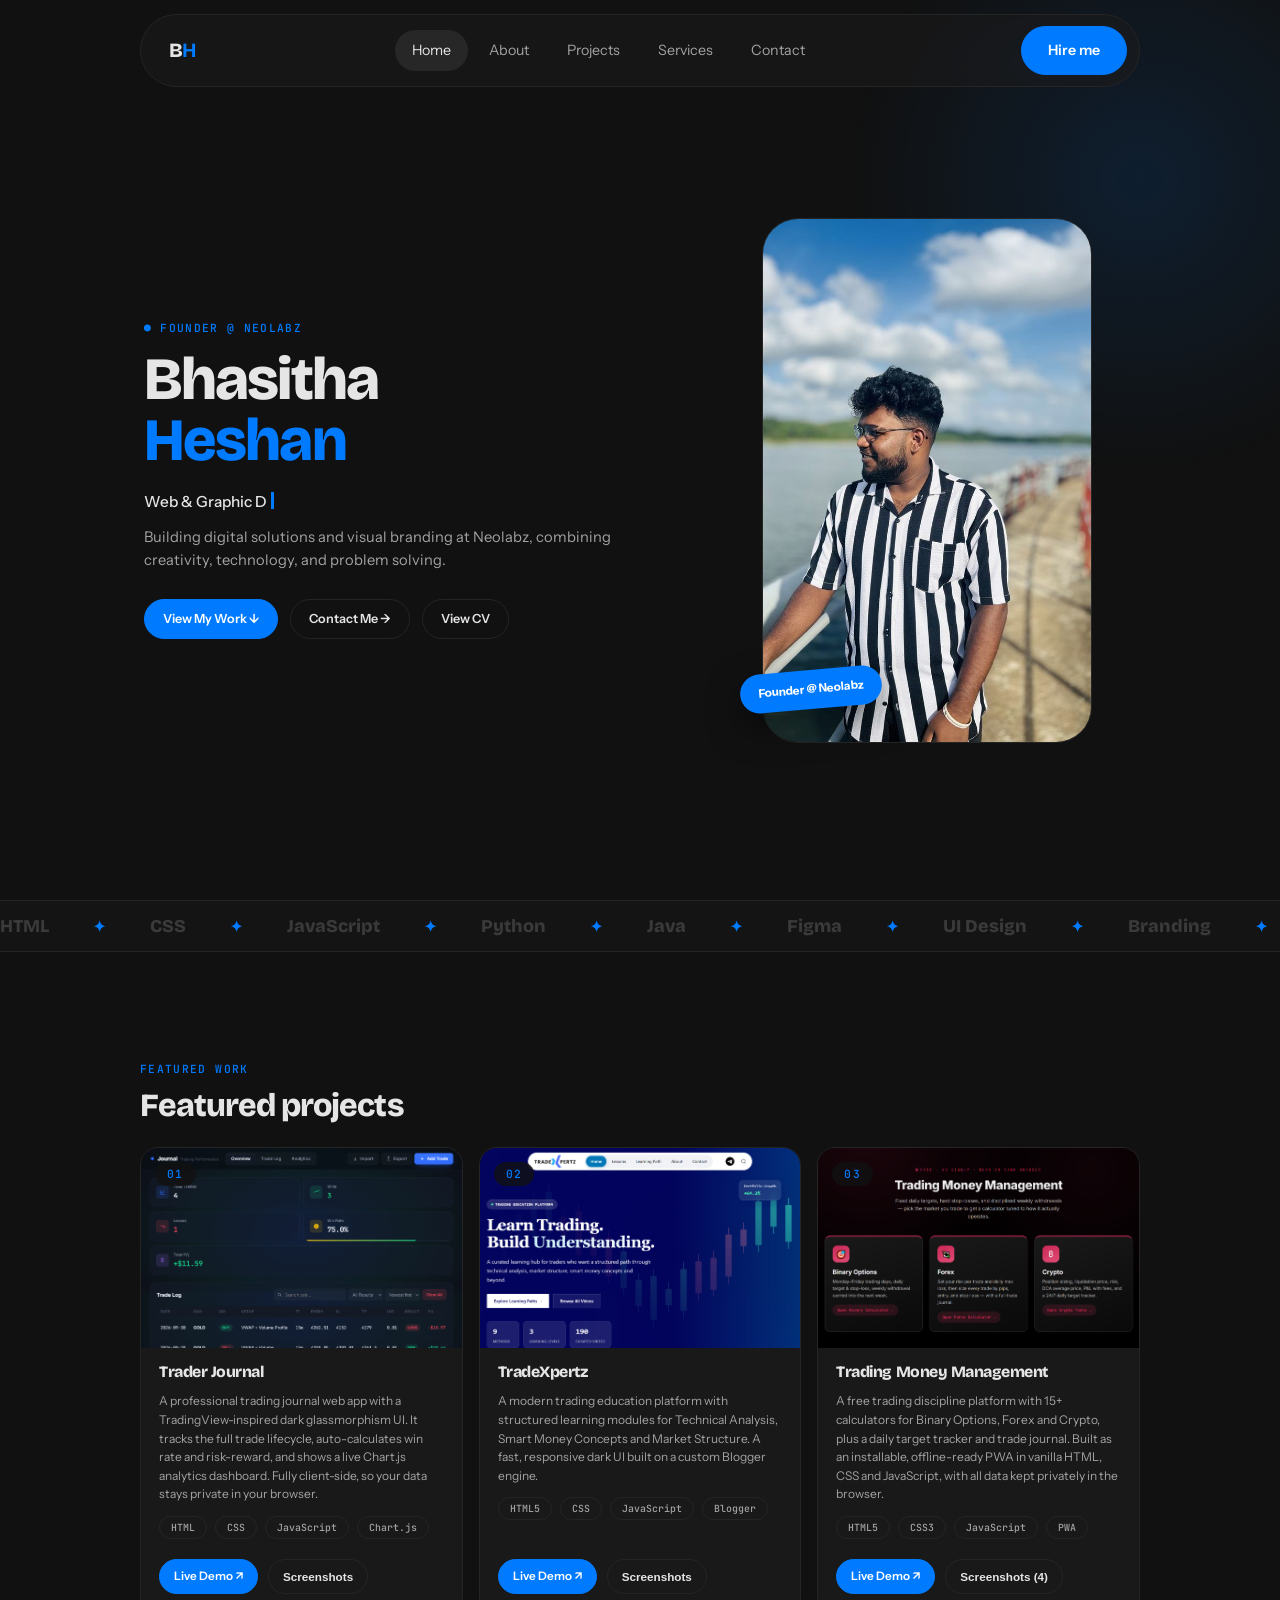
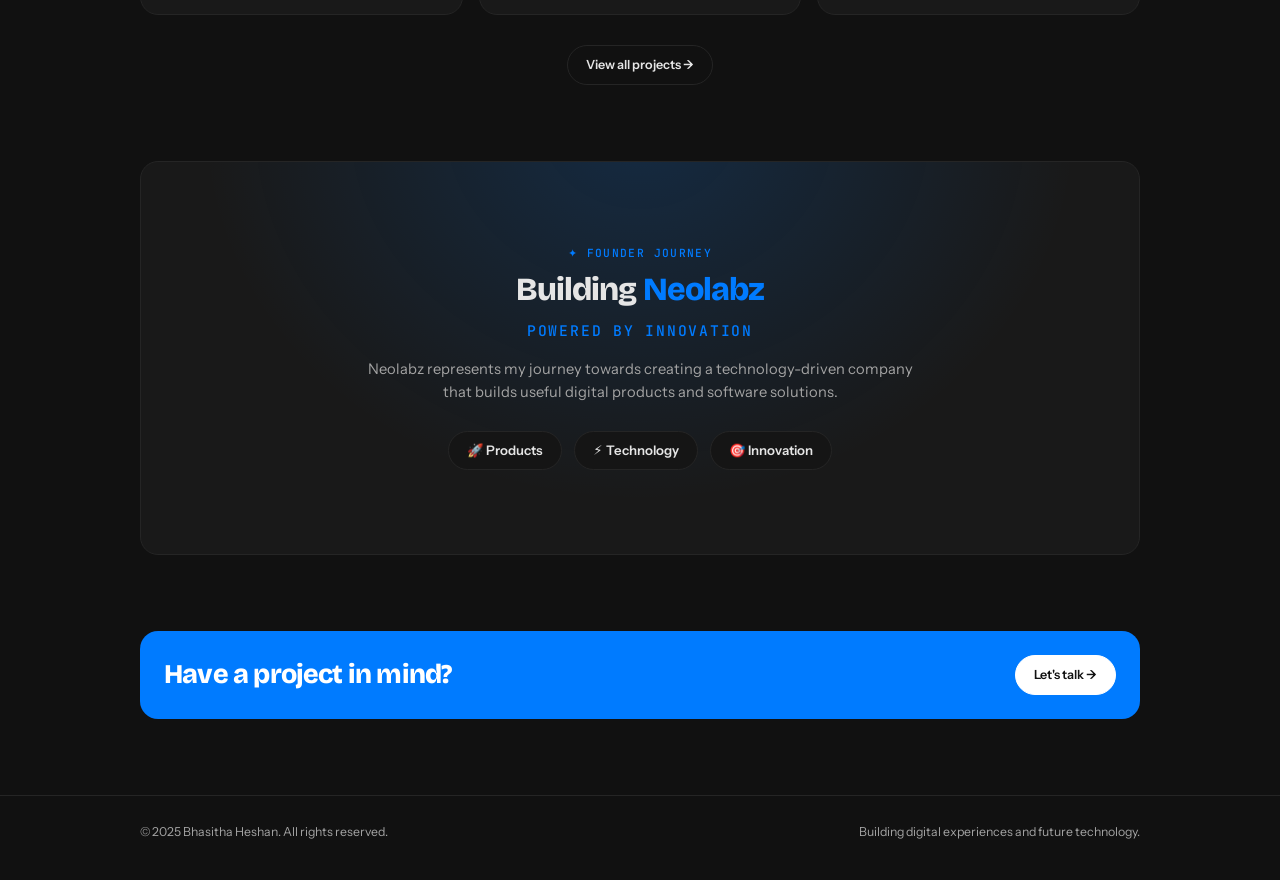
==== commit c99da078: "Social buttons with platform logos" ====
--- a/index.html
+++ b/index.html
@@ -5,155 +5,17 @@
 <meta name="viewport" content="width=device-width, initial-scale=1, viewport-fit=cover">
 <title>Bhasitha Heshan | Web &amp; Graphic Designer · Frontend Developer</title>
 <meta name="description" content="Bhasitha Heshan: web &amp; graphic designer, frontend developer and trader from Sri Lanka, building digital solutions and visual branding at Neolabz.">
-<meta name="theme-color" content="#09090B">
-<link rel="icon" href="data:image/svg+xml,%3Csvg xmlns='http://www.w3.org/2000/svg' viewBox='0 0 64 64'%3E%3Crect width='64' height='64' rx='16' fill='%23C8FF3D'/%3E%3Ctext x='32' y='42' font-size='28' font-weight='800' text-anchor='middle' font-family='sans-serif' fill='%2309090B'%3EBH%3C/text%3E%3C/svg%3E">
+<meta name="theme-color" content="#111111">
+<link rel="icon" href="data:image/svg+xml,%3Csvg xmlns='http://www.w3.org/2000/svg' viewBox='0 0 64 64'%3E%3Crect width='64' height='64' rx='16' fill='%23007BFF'/%3E%3Ctext x='32' y='42' font-size='28' font-weight='800' text-anchor='middle' font-family='sans-serif' fill='%23fff'%3EBH%3C/text%3E%3C/svg%3E">
 <link rel="preconnect" href="https://fonts.googleapis.com"><link rel="preconnect" href="https://fonts.gstatic.com" crossorigin>
 <link href="https://fonts.googleapis.com/css2?family=Bricolage+Grotesque:opsz,wght@12..96,500;12..96,800&family=Instrument+Sans:wght@400;500;600&family=JetBrains+Mono:wght@500&display=swap" rel="stylesheet">
-<style>
-:root{--bg:#09090B;--panel:#111114;--line:#24242B;--text:#F4F4F0;--mut:#9393A0;--acc:#C8FF3D;--ink:#09090B;--r:24px}
-*{box-sizing:border-box;margin:0}
-html{scroll-behavior:smooth;scroll-padding-top:90px}
-body{background:var(--bg);color:var(--text);font:400 1rem/1.65 "Instrument Sans",system-ui,sans-serif;overflow-x:hidden}
-a{color:inherit;text-decoration:none}
-:focus-visible{outline:2px solid var(--acc);outline-offset:3px}
-h1,h2,h3,.logo{font-family:"Bricolage Grotesque",system-ui,sans-serif;letter-spacing:-.03em;line-height:1.02}
-.mono,.eyebrow{font:500 .75rem "JetBrains Mono",monospace;letter-spacing:.12em;text-transform:uppercase}
-.eyebrow{color:var(--acc);margin-bottom:14px;display:block}
-.wrap{max-width:1180px;margin:0 auto;padding:0 clamp(18px,5vw,40px)}
-section{padding:clamp(64px,10vw,120px) 0}
-h2{font-size:clamp(2.2rem,6vw,4rem);font-weight:800;margin-bottom:36px}
-.btn{display:inline-flex;align-items:center;gap:8px;padding:13px 24px;border-radius:999px;border:1.5px solid var(--line);font-weight:600;transition:.2s;cursor:pointer;background:none;color:var(--text);font-size:.95rem}
-.btn:hover{border-color:var(--text);transform:translateY(-2px)}
-.btn.p{background:var(--acc);border-color:var(--acc);color:var(--ink)}
-.btn.p:hover{box-shadow:0 10px 36px rgba(200,255,61,.28)}
-.tile{background:var(--panel);border:1px solid var(--line);border-radius:var(--r);padding:clamp(22px,3vw,34px)}
-/* nav */
-nav{position:fixed;top:14px;left:50%;transform:translateX(-50%);z-index:50;width:min(920px,calc(100% - 28px));display:flex;align-items:center;justify-content:space-between;padding:9px 10px 9px 22px;border-radius:999px;background:rgba(17,17,20,.72);backdrop-filter:blur(16px);-webkit-backdrop-filter:blur(16px);border:1px solid var(--line)}
-.logo{font-weight:800;font-size:1.25rem}.logo b{color:var(--acc)}
-.links{display:flex;gap:4px;list-style:none;padding:0}
-.links a{display:block;padding:8px 14px;border-radius:999px;color:var(--mut);font-size:.9rem;transition:.2s}
-.links a:hover,.links a.on{color:var(--text);background:rgba(255,255,255,.07)}
-.menu{display:none;background:none;border:0;color:var(--text);font-size:1.5rem;padding:4px 12px;cursor:pointer}
-@media(max-width:820px){.menu{display:block}.nav-cta{display:none}
- .links{position:absolute;top:60px;left:0;right:0;flex-direction:column;background:#111114;border:1px solid var(--line);border-radius:24px;padding:10px;display:none}
- .links.open{display:flex}}
-/* hero */
-.hero{min-height:100svh;display:flex;align-items:center;padding:120px 0 60px;position:relative;overflow:hidden}
-.hero::before{content:"";position:absolute;width:640px;height:640px;right:-180px;top:-140px;background:radial-gradient(circle,rgba(200,255,61,.13),transparent 65%);pointer-events:none}
-.hero .wrap{display:grid;grid-template-columns:1.25fr 1fr;gap:48px;align-items:center;position:relative}
-.hero h1{font-size:clamp(3.2rem,10vw,7.4rem);font-weight:800}
-.hero h1 span{color:var(--acc)}
-.role{margin:22px 0 14px;color:var(--text);font-size:1.15rem;font-weight:500}
-.role{min-height:1.7em}
-.caret{display:inline-block;width:3px;height:1.1em;background:var(--acc);margin-left:4px;vertical-align:-.15em;animation:blink 1s steps(1) infinite}
-@keyframes blink{50%{opacity:0}}
-.lead{max-width:48ch;color:var(--mut);font-size:1.1rem}
-.cta{display:flex;flex-wrap:wrap;gap:12px;margin-top:32px}
-.pic{position:relative;justify-self:center;width:min(100%,420px)}
-.pic img{width:100%;aspect-ratio:4/5;object-fit:cover;border-radius:36px;border:1px solid var(--line);display:block;background:var(--panel);filter:saturate(.95)}
-.sticker{position:absolute;left:-22px;bottom:34px;background:var(--acc);color:var(--ink);padding:10px 18px;border-radius:999px;font-weight:700;font-size:.85rem;transform:rotate(-5deg);box-shadow:0 14px 34px rgba(0,0,0,.5)}
-.chip2{position:absolute;right:-14px;top:26px;background:rgba(17,17,20,.85);backdrop-filter:blur(10px);border:1px solid var(--line);padding:9px 16px;border-radius:16px;font-size:.8rem}
-.chip2 b{display:block;font-size:1.1rem;color:var(--acc)}
-@media(max-width:820px){.hero .wrap{grid-template-columns:1fr}.pic{order:-1;width:min(78%,320px)}}
-/* marquee */
-.marq{border-block:1px solid var(--line);overflow:hidden;padding:18px 0;background:#0C0C0F}
-.track{display:flex;gap:44px;width:max-content;animation:mq 32s linear infinite}
-.track span{font:800 1.5rem "Bricolage Grotesque",sans-serif;color:#3a3a45;white-space:nowrap}
-.track span::after{content:"✦";color:var(--acc);margin-left:44px;font-size:1rem}
-@keyframes mq{to{transform:translateX(-50%)}}
-/* about */
-.bento{display:grid;grid-template-columns:repeat(12,1fr);gap:16px}
-.b-main{grid-column:span 8}.b-vis{grid-column:span 4;background:var(--acc);color:var(--ink);border:0}
-.b-vis .mono{opacity:.7}.b-vis p{font:800 1.45rem/1.2 "Bricolage Grotesque",sans-serif;margin-top:14px;letter-spacing:-.02em}
-.b-main h3{font-size:clamp(1.9rem,4vw,3rem);font-weight:800;margin-bottom:18px}
-.b-main p{color:var(--mut);max-width:58ch}
-.stat{grid-column:span 3}.stat b{display:block;font:800 clamp(2.2rem,5vw,3.4rem)/1 "Bricolage Grotesque",sans-serif;letter-spacing:-.04em;color:var(--acc)}
-.stat span{display:block;margin-top:8px;font-weight:600}.stat small{color:var(--mut)}
-@media(max-width:820px){.b-main,.b-vis{grid-column:span 12}.stat{grid-column:span 6}}
-/* projects */
-.pgrid{display:grid;grid-template-columns:repeat(2,1fr);gap:20px}
-.card{padding:0;overflow:hidden;display:flex;flex-direction:column;transition:.3s}
-.card:hover{border-color:#4a4a55;transform:translateY(-4px)}
-.shot{position:relative;display:block;width:100%;aspect-ratio:16/10;background:#0c0c10;border:0;padding:0;cursor:zoom-in;overflow:hidden}
-.shot img{width:100%;height:100%;object-fit:cover;object-position:top;transition:transform .6s}
-.card:hover .shot img{transform:scale(1.05)}
-.num{position:absolute;top:14px;left:14px;background:rgba(9,9,11,.8);padding:5px 12px;border-radius:999px;color:var(--acc)}
-.cbody{padding:24px 26px 28px;display:flex;flex-direction:column;gap:12px;flex:1}
-.card h3{font-size:1.7rem;font-weight:800}
-.card p{color:var(--mut);font-size:.96rem}
-.tags{display:flex;flex-wrap:wrap;gap:8px;list-style:none;padding:0}
-.tags li{font:500 .72rem "JetBrains Mono",monospace;border:1px solid var(--line);padding:4px 11px;border-radius:999px;color:var(--mut)}
-.acts{display:flex;gap:10px;flex-wrap:wrap;margin-top:auto;padding-top:8px}
-.acts .btn{padding:10px 20px;font-size:.88rem}
-@media(max-width:820px){.pgrid{grid-template-columns:1fr}}
-/* education */
-.edu{display:grid;gap:14px}
-.row{display:grid;grid-template-columns:170px 1fr;gap:24px}
-.yr{font:800 1.6rem "Bricolage Grotesque",sans-serif;color:var(--acc);letter-spacing:-.03em}
-.row h3{font-size:1.45rem;font-weight:800;margin:4px 0 10px}
-.row .sch{color:var(--mut);font-size:.92rem}
-.badges{display:flex;flex-wrap:wrap;gap:8px;margin:6px 0 14px}
-.badges .bd{background:var(--acc);color:var(--ink);font-weight:700;font-size:.8rem;padding:5px 14px;border-radius:999px}
-.badges .bd.o{background:none;color:var(--text);border:1px solid var(--line)}
-.subs{display:grid;grid-template-columns:repeat(auto-fill,minmax(150px,1fr));gap:8px}
-.subs div{display:flex;justify-content:space-between;gap:10px;background:#0c0c10;border:1px solid var(--line);border-radius:12px;padding:9px 14px;font-size:.88rem}
-.subs b{color:var(--acc)}
-.award{background:linear-gradient(135deg,rgba(255,196,60,.14),transparent);border-color:rgba(255,196,60,.35)}
-@media(max-width:700px){.row{grid-template-columns:1fr;gap:6px}}
-/* services */
-.svc{display:grid;grid-template-columns:70px 1fr 1fr;gap:24px;padding:30px 0;border-top:1px solid var(--line);align-items:start}
-.svc:last-child{border-bottom:1px solid var(--line)}
-.svc h3{font-size:clamp(1.6rem,3.5vw,2.4rem);font-weight:800}
-.svc p{color:var(--mut);margin-bottom:12px}
-.svc ul{display:flex;flex-wrap:wrap;gap:8px;list-style:none;padding:0}
-.svc li{border:1px solid var(--line);padding:5px 14px;border-radius:999px;font-size:.85rem}
-@media(max-width:760px){.svc{grid-template-columns:1fr;gap:10px}}
-/* skills */
-.skills{display:flex;flex-wrap:wrap;gap:12px}
-.skills span{padding:14px 26px;border-radius:999px;border:1px solid var(--line);background:var(--panel);font:700 1.15rem "Bricolage Grotesque",sans-serif;transition:.2s}
-.skills span:hover{background:var(--acc);color:var(--ink);border-color:var(--acc);transform:translateY(-3px) rotate(-2deg)}
-/* neolabz */
-.neo{text-align:center;padding:clamp(40px,7vw,84px) 24px;background:radial-gradient(ellipse at 50% -10%,rgba(200,255,61,.18),transparent 62%),var(--panel)}
-.neo h2{margin-bottom:18px}.neo h2 em{font-style:normal;color:var(--acc)}
-.neo p{max-width:56ch;margin:0 auto 30px;color:var(--mut);font-size:1.1rem}
-.pill3{display:flex;justify-content:center;flex-wrap:wrap;gap:12px}
-.pill3 span{border:1px solid var(--line);background:#0c0c10;padding:10px 22px;border-radius:999px;font-weight:600}
-/* contact */
-.big{font:800 clamp(2.6rem,8vw,6.2rem)/1 "Bricolage Grotesque",sans-serif;letter-spacing:-.045em;max-width:12ch}
-.big span{color:var(--acc)}
-.cgrid{display:grid;grid-template-columns:1.2fr 1fr;gap:20px;margin-top:44px}
-.mail{display:block;font:800 clamp(1.3rem,3vw,2rem) "Bricolage Grotesque",sans-serif;word-break:break-all;margin:6px 0 18px;transition:.2s}
-.mail:hover{color:var(--acc)}
-.soc{display:flex;flex-wrap:wrap;gap:10px;margin-top:16px}
-.det div{display:flex;justify-content:space-between;gap:16px;padding:12px 0;border-bottom:1px solid var(--line)}
-.det div:last-child{border:0}.det span{color:var(--mut)}
-.live{display:inline-flex;align-items:center;gap:10px;margin-bottom:12px;color:var(--acc)}
-.live i{width:9px;height:9px;border-radius:50%;background:var(--acc);box-shadow:0 0 0 0 rgba(200,255,61,.6);animation:pl 2s infinite}
-@keyframes pl{70%{box-shadow:0 0 0 10px rgba(200,255,61,0)}100%{box-shadow:0 0 0 0 rgba(200,255,61,0)}}
-@media(max-width:820px){.cgrid{grid-template-columns:1fr}}
-footer{border-top:1px solid var(--line);padding:30px 0 44px;color:var(--mut);font-size:.88rem}
-footer .wrap{display:flex;justify-content:space-between;flex-wrap:wrap;gap:10px}
-/* lightbox */
-#lb{position:fixed;inset:0;z-index:100;background:rgba(5,5,8,.94);display:none;align-items:center;justify-content:center;flex-direction:column;gap:14px;padding:20px}
-#lb.open{display:flex}
-#lb img{max-width:min(1100px,100%);max-height:78vh;border-radius:14px;border:1px solid var(--line);object-fit:contain}
-#lb .bar{display:flex;gap:10px;align-items:center;color:var(--mut)}
-#lb button{background:var(--panel);border:1px solid var(--line);color:var(--text);width:44px;height:44px;border-radius:50%;font-size:1.2rem;cursor:pointer}
-#lb button:hover{border-color:var(--acc);color:var(--acc)}
-/* reveal */
-.rv{opacity:0;transform:translateY(26px);transition:opacity .7s,transform .7s}
-.rv.in{opacity:1;transform:none}
-@media(prefers-reduced-motion:reduce){*{animation:none!important;transition:none!important}.rv{opacity:1;transform:none}html{scroll-behavior:auto}}
-</style>
+<link rel="stylesheet" href="style.css">
 </head>
 <body>
 <nav>
-  <a class="logo" href="#top">B<b>H</b></a>
-  <ul class="links" id="links">
-    <li><a href="#about">About</a></li><li><a href="#projects">Projects</a></li><li><a href="#education">Education</a></li>
-    <li><a href="#services">Services</a></li><li><a href="#skills">Skills</a></li><li><a href="#contact">Contact</a></li>
-  </ul>
-  <a class="btn p nav-cta" href="#contact" style="padding:9px 20px">Hire me</a>
+  <a class="logo" href="index.html" aria-label="Home">B<b>H</b></a>
+  <ul class="links" id="links"><li><a href="index.html" class="on">Home</a></li><li><a href="about.html">About</a></li><li><a href="projects.html">Projects</a></li><li><a href="services.html">Services</a></li><li><a href="contact.html">Contact</a></li></ul>
+  <a class="btn p nav-cta" href="contact.html" style="padding:12px 26px;font-size:.95rem">Hire me</a>
   <button class="menu" id="menu" aria-label="Menu">☰</button>
 </nav>
 
@@ -165,59 +27,21 @@
       <p class="role"><span id="typed">Web &amp; Graphic Designer</span><i class="caret" aria-hidden="true"></i></p>
       <p class="lead">Building digital solutions and visual branding at Neolabz, combining creativity, technology, and problem solving.</p>
       <div class="cta">
-        <a class="btn p" href="#projects">View My Work ↓</a>
-        <a class="btn" href="#contact">Contact Me →</a>
-        <a class="btn" href="Bhasitha-Heshan-CV.pdf" download>Download CV</a>
+        <a class="btn p" href="projects.html">View My Work ↓</a>
+        <a class="btn" href="contact.html">Contact Me →</a>
+        <a class="btn" href="Bhasitha-Heshan-CV.pdf" target="_blank" rel="noopener">View CV</a>
       </div>
     </div>
     <div class="pic">
       <img src="images/profile.jpg" alt="Bhasitha Heshan" width="420" height="525">
       <div class="sticker">Founder @ Neolabz</div>
-      <div class="chip2">District Rank<b>#125</b></div>
     </div>
   </div>
-</header>
-
-<div class="marq" aria-hidden="true"><div class="track" id="track"></div></div>
-
-<section id="about"><div class="wrap">
-  <span class="eyebrow">About me</span>
-  <div class="bento rv">
-    <div class="tile b-main"><h3>Building ideas into digital experiences.</h3>
-      <p>I'm a creative developer focused on web development, UI/UX design, and digital branding. I create clean interfaces, meaningful user experiences, and scalable digital products.</p></div>
-    <div class="tile b-vis"><span class="mono">Vision</span><p>My long-term goal is to build my own technology company that creates innovative software solutions.</p></div>
-    <div class="tile stat"><b data-n="20" data-s="+">0</b><span>Graphic Designs</span><small>For clients worldwide</small></div>
-    <div class="tile stat"><b data-n="3" data-s="+">0</b><span>Web Projects</span><small>Built &amp; deployed</small></div>
-    <div class="tile stat"><b data-n="2" data-s="+">0</b><span>Years Experience</span><small>Self-learning &amp; freelance</small></div>
-    <div class="tile stat"><b data-n="100" data-s="%">0</b><span>Satisfaction</span><small>Client first approach</small></div>
-  </div>
-</div></section>
-
-<section id="projects" style="padding-top:0"><div class="wrap">
-  <span class="eyebrow">Work</span><h2>Selected projects</h2>
-  <div class="pgrid" id="pgrid"></div>
-</div></section>
-
-<section id="education" style="background:#0C0C0F"><div class="wrap">
-  <span class="eyebrow">Background</span><h2>Education</h2>
-  <div class="edu" id="edu"></div>
-</div></section>
-
-<section id="services"><div class="wrap">
-  <span class="eyebrow">What I do</span><h2>Services</h2>
-  <div class="rv">
-    <div class="svc"><span class="mono">01</span><div><h3>Web Development</h3></div><div><p>Building modern websites and digital platforms that perform and scale.</p><ul><li>Portfolio websites</li><li>Business websites</li><li>Landing pages</li><li>Web applications</li></ul></div></div>
-    <div class="svc"><span class="mono">02</span><div><h3>UI/UX Design</h3></div><div><p>Designing intuitive interfaces and seamless user experiences.</p><ul><li>User interfaces</li><li>Wireframes</li><li>Prototypes</li><li>Design systems</li></ul></div></div>
-    <div class="svc"><span class="mono">03</span><div><h3>Branding &amp; Design</h3></div><div><p>Creating distinctive brand identities that resonate and endure.</p><ul><li>Logo design</li><li>Brand identity</li><li>Visual concepts</li></ul></div></div>
-  </div>
-</div></section>
-
-<section id="skills" style="padding-top:0"><div class="wrap">
-  <span class="eyebrow">Toolkit</span><h2>Skills</h2>
-  <div class="skills rv" id="skillbox"></div>
-</div></section>
-
-<section style="padding-top:0"><div class="wrap">
+</header><div class="marq" aria-hidden="true"><div class="track" id="track"></div></div><section style="padding-top:clamp(64px,10vw,110px)" id="projects"><div class="wrap">
+  <span class="eyebrow">Featured work</span><h2>Featured projects</h2>
+  <div class="pgrid" id="pgrid" data-limit="3"></div>
+  <div class="more"><a class="btn" href="projects.html">View all projects →</a></div>
+</div></section><section style="padding-top:0"><div class="wrap">
   <div class="tile neo rv">
     <span class="eyebrow">✦ Founder journey</span>
     <h2>Building <em>Neolabz</em></h2>
@@ -225,93 +49,13 @@
     <p>Neolabz represents my journey towards creating a technology-driven company that builds useful digital products and software solutions.</p>
     <div class="pill3"><span>🚀 Products</span><span>⚡ Technology</span><span>🎯 Innovation</span></div>
   </div>
-</div></section>
-
-<section id="contact" style="padding-top:0"><div class="wrap">
-  <span class="eyebrow">Get in touch</span>
-  <h2 class="big">Let's build something <span>great</span> together.</h2>
-  <p class="lead" style="margin-top:22px">Whether it's a new product, a rebrand, or a digital platform, I'm ready to bring your vision to life.</p>
-  <div class="cgrid">
-    <div class="tile">
-      <span class="live mono"><i></i>Available for new projects</span>
-      <span class="mono" style="color:var(--mut);display:block">Email</span>
-      <a class="mail" href="mailto:Bhasithaheshan@gmail.com">Bhasithaheshan@gmail.com</a>
-      <span class="mono" style="color:var(--mut);display:block">WhatsApp</span>
-      <a class="mail" href="https://wa.me/94703187763" target="_blank" rel="noopener">+94 703 187 763</a>
-      <div class="soc">
-        <a class="btn" href="https://instagram.com/bhasitha_hesh" target="_blank" rel="noopener">Instagram</a>
-        <a class="btn" href="https://github.com/Bhasithaheshan" target="_blank" rel="noopener">GitHub</a>
-        <a class="btn" href="https://www.linkedin.com/in/bhasithaheshan" target="_blank" rel="noopener">LinkedIn</a>
-        <a class="btn" href="https://x.com/bhashitha__hesh?s=11" target="_blank" rel="noopener">X / Twitter</a>
-      </div>
-    </div>
-    <div class="tile det">
-      <div><span>Location</span><b>Kurunegala, Sri Lanka</b></div>
-      <div><span>Speciality</span><b>Web &amp; Graphic Design</b></div>
-      <div><span>Company</span><b>Neolabz (Founder)</b></div>
-      <div><span>Role</span><b>Frontend Developer · Trader</b></div>
-    </div>
-  </div>
-</div></section>
+</div></section><section style="padding-top:0"><div class="wrap"><div class="tile cta-band rv"><h2>Have a project in mind?</h2><a class="btn" href="contact.html">Let's talk →</a></div></div></section>
 
 <footer><div class="wrap"><span>© 2025 Bhasitha Heshan. All rights reserved.</span><span>Building digital experiences and future technology.</span></div></footer>
-
 <div id="lb" role="dialog" aria-label="Screenshots">
   <img id="lbimg" alt="">
   <div class="bar"><button id="prev" aria-label="Previous">←</button><span id="cap"></span><button id="next" aria-label="Next">→</button><button id="x" aria-label="Close">✕</button></div>
 </div>
-
-<script>
-const P=[
- {f:"traderJournal",n:"Trader Journal",d:"A professional trading journal web app with a TradingView-inspired dark glassmorphism UI. It tracks the full trade lifecycle, auto-calculates win rate and risk-reward, and shows a live Chart.js analytics dashboard. Fully client-side, so your data stays private in your browser.",t:["HTML","CSS","JavaScript","Chart.js"],i:["1.png"],u:"https://bhasithaheshan.github.io/TradingJournal/"},
- {f:"tradexpertz",n:"TradeXpertz",d:"A modern trading education platform with structured learning modules for Technical Analysis, Smart Money Concepts and Market Structure. A fast, responsive dark UI built on a custom Blogger engine.",t:["HTML5","CSS","JavaScript","Blogger"],i:["1.png"],u:"https://tradexpertzclub.blogspot.com/#home"},
- {f:"trading-management",n:"Trading Money Management",d:"A free trading discipline platform with 15+ calculators for Binary Options, Forex and Crypto, plus a daily target tracker and trade journal. Built as an installable, offline-ready PWA in vanilla HTML, CSS and JavaScript, with all data kept privately in the browser.",t:["HTML5","CSS3","JavaScript","PWA"],i:["1.png","2.png","3.png","4.png"],u:"https://bhasithaheshan.github.io/Moneymanagement/"},
- {f:"traveller-portfolio",n:"Traveller Portfolio",d:"A modern, immersive travel portfolio that showcases journeys, destinations and photography albums. It has destination cards, social media integration and a contact section, all in a dark, nature-inspired responsive design.",t:["HTML","CSS","JavaScript"],i:["1.png"],u:"https://thusithamalshan.vercel.app/"}
-];
-const E=[
- {y:"2022",s:"Thalakolawewa Maha Vidyalaya",h:"GCE Ordinary Level",b:["A7 B2"],g:[["Mathematics","A"],["Science","A"],["ICT","A"],["Sinhala","A"],["History","A"],["Buddhism","A"],["Commerce","A"],["English","B"],["Music","B"]]},
- {y:"2025",s:"Ibbagamuwa Central College",h:"GCE Advanced Level, Technology Stream",b:["Result: A C C","🏆 District Rank: 125"],g:[["Science for Tech.","A"],["Engineering Tech.","C"],["Information Tech.","C"]]},
- {y:"Higher Ed.",s:"ESOFT Metro Campus",h:"Diploma in English",b:[],x:"Focus: International client communication & technical branding"},
- {y:"2026",s:"Rajarata University of Sri Lanka",h:"Bachelor of Engineering Technology (Hons)",b:["Engineering Technology (ET)"],x:"Normal intake · Index No. 5915554"},
- {y:"Recognition",s:"Mathematics Olympiad",h:"4th Place Finisher",b:["Provincial Level Competition"],x:"",a:1}
-];
-const SK=["HTML","CSS","JavaScript","Python","Java","Figma","UI Design","Branding","Illustrator","Photoshop","Canva","Web Dev","Trading"];
-const $=s=>document.querySelector(s);
-$("#track").innerHTML=[...SK,...SK,...SK,...SK].map(s=>`<span>${s}</span>`).join("");
-$("#skillbox").innerHTML=SK.map(s=>`<span>${s}</span>`).join("");
-$("#pgrid").innerHTML=P.map((p,k)=>`<article class="tile card rv">
- <button class="shot" data-k="${k}" aria-label="View ${p.n} screenshots"><img src="projects/${p.f}/${p.i[0]}" alt="${p.n} screenshot" loading="lazy"><span class="num mono">0${k+1}</span></button>
- <div class="cbody"><h3>${p.n}</h3><p>${p.d}</p><ul class="tags">${p.t.map(t=>`<li>${t}</li>`).join("")}</ul>
- <div class="acts"><a class="btn p" href="${p.u}" target="_blank" rel="noopener">Live Demo ↗</a><button class="btn" data-k="${k}">Screenshots${p.i.length>1?" ("+p.i.length+")":""}</button></div></div></article>`).join("");
-$("#edu").innerHTML=E.map(e=>`<div class="tile row rv ${e.a?"award":""}"><div class="yr">${e.y}</div><div><div class="sch">${e.s}</div><h3>${e.h}</h3>
- ${e.b.length?`<div class="badges">${e.b.map((b,i)=>`<span class="bd ${i?"o":""}">${b}</span>`).join("")}</div>`:""}
- ${e.g?`<div class="subs">${e.g.map(g=>`<div><span>${g[0]}</span><b>${g[1]}</b></div>`).join("")}</div>`:""}
- ${e.x?`<p class="sch">${e.x}</p>`:""}</div></div>`).join("");
-/* typing effect */
-(function(){const el=$("#typed");if(!el)return;
-const W=["Web & Graphic Designer","Frontend Developer","Trader","Building Digital Solutions @ Neolabz"];let w=0,c=0,del=false;
-function tick(){const t=W[w];c+=del?-1:1;el.textContent=t.slice(0,c);let d=del?40:85;
- if(!del&&c===t.length){del=true;d=1600}else if(del&&c===0){del=false;w=(w+1)%W.length;d=400}
- setTimeout(tick,d)}
-el.textContent="";setTimeout(tick,500)})();
-/* lightbox */
-let cur=0,idx=0;const lb=$("#lb");
-function show(){const p=P[cur];$("#lbimg").src=`projects/${p.f}/${p.i[idx]}`;$("#lbimg").alt=p.n;$("#cap").textContent=`${p.n}  ${idx+1}/${p.i.length}`}
-function openLb(k){cur=+k;idx=0;show();lb.classList.add("open");document.body.style.overflow="hidden"}
-function closeLb(){lb.classList.remove("open");document.body.style.overflow=""}
-function step(d){const n=P[cur].i.length;idx=(idx+d+n)%n;show()}
-document.addEventListener("click",e=>{const b=e.target.closest("[data-k]");if(b)openLb(b.dataset.k);
- if(e.target===lb||e.target.closest("#x"))closeLb();if(e.target.closest("#prev"))step(-1);if(e.target.closest("#next"))step(1)});
-document.addEventListener("keydown",e=>{if(!lb.classList.contains("open"))return;if(e.key==="Escape")closeLb();if(e.key==="ArrowLeft")step(-1);if(e.key==="ArrowRight")step(1)});
-/* nav */
-$("#menu").onclick=()=>$("#links").classList.toggle("open");
-document.querySelectorAll("#links a").forEach(a=>a.onclick=()=>$("#links").classList.remove("open"));
-const secs=[...document.querySelectorAll("section[id]")],ls=[...document.querySelectorAll("#links a")];
-addEventListener("scroll",()=>{let c="";secs.forEach(s=>{if(scrollY>=s.offsetTop-160)c=s.id});ls.forEach(a=>a.classList.toggle("on",a.getAttribute("href")==="#"+c))},{passive:true});
-/* reveal + counters */
-const io=new IntersectionObserver(en=>en.forEach(x=>{if(!x.isIntersecting)return;x.target.classList.add("in");io.unobserve(x.target);
- x.target.querySelectorAll("[data-n]").forEach(c=>{const n=+c.dataset.n,t0=performance.now();(function f(t){const p=Math.min((t-t0)/1200,1);c.textContent=Math.round(n*(1-Math.pow(1-p,3)))+c.dataset.s;if(p<1)requestAnimationFrame(f)})(t0)})}),{threshold:.15});
-document.querySelectorAll(".rv").forEach(e=>io.observe(e));
-</script>
+<script src="script.js"></script>
 </body>
 </html>
--- a/style.css
+++ b/style.css
@@ -0,0 +1,151 @@
+:root{--bg:#111111;--panel:#191919;--line:#252525;--text:#E5E5E5;--mut:#A3A3A3;--acc:#007BFF;--ink:#FFFFFF;--r:18px}
+*{box-sizing:border-box;margin:0}
+html{font-size:93.75%;scroll-behavior:smooth;scroll-padding-top:90px}
+body{background:var(--bg);color:var(--text);font:400 .95rem/1.6 "Instrument Sans",system-ui,sans-serif;overflow-x:hidden}
+a{color:inherit;text-decoration:none}
+:focus-visible{outline:2px solid var(--acc);outline-offset:3px}
+h1,h2,h3,.logo{font-family:"Bricolage Grotesque",system-ui,sans-serif;letter-spacing:-.03em;line-height:1.02}
+.mono,.eyebrow{font:500 .75rem "JetBrains Mono",monospace;letter-spacing:.12em;text-transform:uppercase}
+.eyebrow{color:var(--acc);margin-bottom:14px;display:block}
+.wrap{max-width:1080px;margin:0 auto;padding:0 clamp(18px,5vw,40px)}
+section{padding:clamp(44px,7vw,76px) 0}
+h2{font-size:clamp(1.5rem,3.6vw,2.15rem);font-weight:800;margin-bottom:24px}
+.btn{display:inline-flex;align-items:center;gap:8px;padding:9px 18px;border-radius:999px;border:1px solid var(--line);font-weight:600;transition:.2s;cursor:pointer;background:none;color:var(--text);font-size:.84rem}
+.btn:hover{border-color:var(--text);transform:translateY(-2px)}
+.btn.p{background:var(--acc);border-color:var(--acc);color:var(--ink)}
+.btn.p:hover{box-shadow:0 10px 36px rgba(0,123,255,.28)}
+.tile{background:var(--panel);border:1px solid var(--line);border-radius:var(--r);padding:clamp(18px,2.3vw,24px)}
+/* nav */
+nav{position:fixed;top:14px;left:50%;transform:translateX(-50%);z-index:50;width:min(1000px,calc(100% - 28px));display:flex;align-items:center;justify-content:space-between;padding:11px 12px 11px 28px;border-radius:999px;background:rgba(25,25,25,.72);backdrop-filter:blur(16px);-webkit-backdrop-filter:blur(16px);border:1px solid var(--line)}
+.logo{font-weight:800;font-size:1.35rem}.logo b{color:var(--acc)}
+.links{display:flex;gap:4px;list-style:none;padding:0}
+.links a{display:block;padding:9px 17px;border-radius:999px;color:var(--mut);font-size:.95rem;transition:.2s}
+.links a:hover,.links a.on{color:var(--text);background:rgba(255,255,255,.07)}
+.menu{display:none;background:none;border:0;color:var(--text);font-size:1.5rem;padding:4px 12px;cursor:pointer}
+@media(max-width:820px){.menu{display:block}.nav-cta{display:none}
+ .links{position:absolute;top:60px;left:0;right:0;flex-direction:column;background:#191919;border:1px solid var(--line);border-radius:24px;padding:10px;display:none}
+ .links.open{display:flex}}
+/* hero */
+.hero{min-height:100svh;display:flex;align-items:center;padding:120px 0 60px;position:relative;overflow:hidden}
+.hero::before{content:"";position:absolute;width:640px;height:640px;right:-180px;top:-140px;background:radial-gradient(circle,rgba(0,123,255,.13),transparent 65%);pointer-events:none}
+.hero .wrap{display:grid;grid-template-columns:1.25fr 1fr;gap:48px;align-items:center;position:relative}
+.hero h1{font-size:clamp(2.2rem,6vw,4rem);font-weight:800}
+.hero h1 span{color:var(--acc)}
+.role{margin:18px 0 10px;color:var(--text);font-size:1.02rem;font-weight:500}
+.role{min-height:1.7em}
+.caret{display:inline-block;width:3px;height:1.1em;background:var(--acc);margin-left:4px;vertical-align:-.15em;animation:blink 1s steps(1) infinite}
+@keyframes blink{50%{opacity:0}}
+.lead{max-width:48ch;color:var(--mut);font-size:.98rem}
+.cta{display:flex;flex-wrap:wrap;gap:12px;margin-top:26px}
+.pic{position:relative;justify-self:center;width:min(100%,330px)}
+.pic img{width:100%;aspect-ratio:4/5;object-fit:cover;border-radius:36px;border:1px solid var(--line);display:block;background:var(--panel);filter:saturate(.95)}
+.sticker{position:absolute;left:-22px;bottom:34px;background:var(--acc);color:var(--ink);padding:10px 18px;border-radius:999px;font-weight:700;font-size:.78rem;transform:rotate(-5deg);box-shadow:0 14px 34px rgba(0,0,0,.5)}
+@media(max-width:820px){.hero .wrap{grid-template-columns:1fr}.pic{order:-1;width:min(78%,320px)}}
+/* marquee */
+.marq{border-block:1px solid var(--line);overflow:hidden;padding:14px 0;background:#141414}
+.track{display:flex;gap:44px;width:max-content;animation:mq 32s linear infinite}
+.track span{font:800 1.2rem "Bricolage Grotesque",sans-serif;color:#3a3a3a;white-space:nowrap}
+.track span::after{content:"✦";color:var(--acc);margin-left:44px;font-size:1rem}
+@keyframes mq{to{transform:translateX(-50%)}}
+/* about */
+.bento{display:grid;grid-template-columns:repeat(12,1fr);gap:16px}
+.b-main{grid-column:span 8}.b-vis{grid-column:span 4;background:var(--acc);color:var(--ink);border:0}
+.b-vis .mono{opacity:.7}.b-vis p{font:800 1.2rem/1.25 "Bricolage Grotesque",sans-serif;margin-top:14px;letter-spacing:-.02em}
+.b-main h3{font-size:clamp(1.3rem,2.6vw,1.8rem);font-weight:800;margin-bottom:18px}
+.b-main p{color:var(--mut);max-width:58ch}
+.stat{grid-column:span 3}.stat b{display:block;font:800 clamp(1.5rem,3.2vw,2.1rem)/1 "Bricolage Grotesque",sans-serif;letter-spacing:-.04em;color:var(--acc)}
+.stat span{display:block;margin-top:8px;font-weight:600}.stat small{color:var(--mut)}
+@media(max-width:820px){.b-main,.b-vis{grid-column:span 12}.stat{grid-column:span 6}}
+/* projects */
+.pgrid{display:grid;grid-template-columns:repeat(3,1fr);gap:16px}
+.card{padding:0;overflow:hidden;display:flex;flex-direction:column;transition:.3s}
+.card:hover{border-color:#3a3a3a;transform:translateY(-4px)}
+.shot{position:relative;display:block;width:100%;aspect-ratio:16/10;background:#151515;border:0;padding:0;cursor:zoom-in;overflow:hidden}
+.shot img{width:100%;height:100%;object-fit:cover;object-position:top;transition:transform .6s}
+.card:hover .shot img{transform:scale(1.05)}
+.num{position:absolute;top:14px;left:14px;background:rgba(17,17,17,.8);padding:5px 12px;border-radius:999px;color:var(--acc)}
+.cbody{padding:16px 18px 20px;display:flex;flex-direction:column;gap:12px;flex:1}
+.card h3{font-size:1.05rem;font-weight:800}
+.card p{color:var(--mut);font-size:.8rem;line-height:1.55}
+.tags{display:flex;flex-wrap:wrap;gap:8px;list-style:none;padding:0}
+.tags li{font:500 .66rem "JetBrains Mono",monospace;border:1px solid var(--line);padding:4px 11px;border-radius:999px;color:var(--mut)}
+.acts{display:flex;gap:10px;flex-wrap:wrap;margin-top:auto;padding-top:8px}
+.acts .btn{padding:7px 14px;font-size:.78rem}
+@media(max-width:1000px){.pgrid{grid-template-columns:repeat(2,1fr)}}
+@media(max-width:640px){.pgrid{grid-template-columns:1fr}}
+/* education */
+.edu{display:grid;gap:14px}
+.row{display:grid;grid-template-columns:170px 1fr;gap:24px}
+.yr{font:800 1.25rem "Bricolage Grotesque",sans-serif;color:var(--acc);letter-spacing:-.03em}
+.row h3{font-size:1.15rem;font-weight:800;margin:4px 0 10px}
+.row .sch{color:var(--mut);font-size:.92rem}
+.badges{display:flex;flex-wrap:wrap;gap:8px;margin:6px 0 14px}
+.badges .bd{background:var(--acc);color:var(--ink);font-weight:700;font-size:.8rem;padding:5px 14px;border-radius:999px}
+.badges .bd.o{background:none;color:var(--text);border:1px solid var(--line)}
+.subs{display:grid;grid-template-columns:repeat(auto-fill,minmax(150px,1fr));gap:8px}
+.subs div{display:flex;justify-content:space-between;gap:10px;background:#151515;border:1px solid var(--line);border-radius:12px;padding:8px 12px;font-size:.82rem}
+.subs b{color:var(--acc)}
+.award{background:linear-gradient(135deg,rgba(0,123,255,.12),transparent);border-color:rgba(0,123,255,.35)}
+@media(max-width:700px){.row{grid-template-columns:1fr;gap:6px}}
+/* services */
+.svc{display:grid;grid-template-columns:70px 1fr 1fr;gap:24px;padding:24px 0;border-top:1px solid var(--line);align-items:start}
+.svc:last-child{border-bottom:1px solid var(--line)}
+.svc h3{font-size:clamp(1.15rem,2.2vw,1.5rem);font-weight:800}
+.svc p{color:var(--mut);margin-bottom:12px}
+.svc ul{display:flex;flex-wrap:wrap;gap:8px;list-style:none;padding:0}
+.svc li{border:1px solid var(--line);padding:5px 14px;border-radius:999px;font-size:.85rem}
+@media(max-width:760px){.svc{grid-template-columns:1fr;gap:10px}}
+/* skills */
+.skills{display:flex;flex-wrap:wrap;gap:12px}
+.skills span{padding:10px 20px;border-radius:999px;border:1px solid var(--line);background:var(--panel);font:700 .98rem "Bricolage Grotesque",sans-serif;transition:.2s}
+.skills span:hover{background:var(--acc);color:var(--ink);border-color:var(--acc);transform:translateY(-3px) rotate(-2deg)}
+/* neolabz */
+.neo{text-align:center;padding:clamp(40px,7vw,84px) 24px;background:radial-gradient(ellipse at 50% -10%,rgba(0,123,255,.18),transparent 62%),var(--panel)}
+.neo h2{margin-bottom:18px}.neo h2 em{font-style:normal;color:var(--acc)}
+.neo p{max-width:56ch;margin:0 auto 26px;color:var(--mut);font-size:.98rem}
+.pill3{display:flex;justify-content:center;flex-wrap:wrap;gap:12px}
+.pill3 span{border:1px solid var(--line);background:#151515;padding:8px 18px;border-radius:999px;font-weight:600;font-size:.88rem}
+/* contact */
+.big{font:800 clamp(1.7rem,4.4vw,3rem)/1.08 "Bricolage Grotesque",sans-serif;letter-spacing:-.045em;max-width:12ch}
+.big span{color:var(--acc)}
+.cgrid{display:grid;grid-template-columns:1.2fr 1fr;gap:20px;margin-top:44px}
+.mail{display:block;font:800 clamp(1rem,1.9vw,1.25rem) "Bricolage Grotesque",sans-serif;word-break:break-all;margin:6px 0 18px;transition:.2s}
+.mail:hover{color:var(--acc)}
+
+.det div{display:flex;justify-content:space-between;gap:16px;padding:12px 0;border-bottom:1px solid var(--line)}
+.det div:last-child{border:0}.det span{color:var(--mut)}
+.live{display:inline-flex;align-items:center;gap:10px;margin-bottom:12px;color:var(--acc)}
+.live i{width:9px;height:9px;border-radius:50%;background:var(--acc);box-shadow:0 0 0 0 rgba(0,123,255,.6);animation:pl 2s infinite}
+@keyframes pl{70%{box-shadow:0 0 0 10px rgba(0,123,255,0)}100%{box-shadow:0 0 0 0 rgba(0,123,255,0)}}
+@media(max-width:820px){.cgrid{grid-template-columns:1fr}}
+footer{border-top:1px solid var(--line);padding:26px 0 38px;color:var(--mut);font-size:.82rem}
+footer .wrap{display:flex;justify-content:space-between;flex-wrap:wrap;gap:10px}
+/* lightbox */
+#lb{position:fixed;inset:0;z-index:100;background:rgba(10,10,10,.94);display:none;align-items:center;justify-content:center;flex-direction:column;gap:14px;padding:20px}
+#lb.open{display:flex}
+#lb img{max-width:min(1100px,100%);max-height:78vh;border-radius:14px;border:1px solid var(--line);object-fit:contain}
+#lb .bar{display:flex;gap:10px;align-items:center;color:var(--mut)}
+#lb button{background:var(--panel);border:1px solid var(--line);color:var(--text);width:44px;height:44px;border-radius:50%;font-size:1.2rem;cursor:pointer}
+#lb button:hover{border-color:var(--acc);color:var(--acc)}
+/* reveal */
+.rv{opacity:0;transform:translateY(26px);transition:opacity .7s,transform .7s}
+.rv.in{opacity:1;transform:none}
+@media(prefers-reduced-motion:reduce){*{animation:none!important;transition:none!important}.rv{opacity:1;transform:none}html{scroll-behavior:auto}}
+
+.cta-band{display:flex;flex-wrap:wrap;gap:24px;align-items:center;justify-content:space-between;background:var(--acc);color:var(--ink);border:0}
+.cta-band h2{margin:0;font-size:clamp(1.25rem,2.8vw,1.8rem)}
+.cta-band .btn{background:#fff;border-color:#fff;color:#111}.cta-band .btn:hover{border-color:#fff;box-shadow:0 8px 28px rgba(0,0,0,.35)}
+.more{display:flex;justify-content:center;margin-top:30px}
+body{animation:pg .5s ease both}@keyframes pg{from{opacity:0;transform:translateY(8px)}}
+
+.soc{display:grid;grid-template-columns:repeat(2,1fr);gap:10px;margin-top:20px}
+.sbtn{display:flex;align-items:center;gap:12px;padding:10px 14px 10px 10px;border:1px solid var(--line);border-radius:16px;background:#151515;transition:.25s;min-width:0}
+.sbtn:hover{border-color:var(--h);transform:translateY(-2px);background:#1c1c1c}
+.sico{width:40px;height:40px;border-radius:12px;display:grid;place-items:center;background:var(--c);color:#fff;flex:none;border:1px solid rgba(255,255,255,.08)}
+.sico svg{width:19px;height:19px;fill:currentColor}
+.sbtn span:nth-child(2){min-width:0}
+.sbtn b{display:block;font-size:.88rem;line-height:1.25}
+.sbtn small{display:block;color:var(--mut);font-size:.74rem;overflow:hidden;text-overflow:ellipsis;white-space:nowrap}
+.sbtn .arr{margin-left:auto;font-style:normal;color:var(--mut);transition:.25s}
+.sbtn:hover .arr{color:var(--text);transform:translate(2px,-2px)}
+@media(max-width:480px){.soc{grid-template-columns:1fr}}
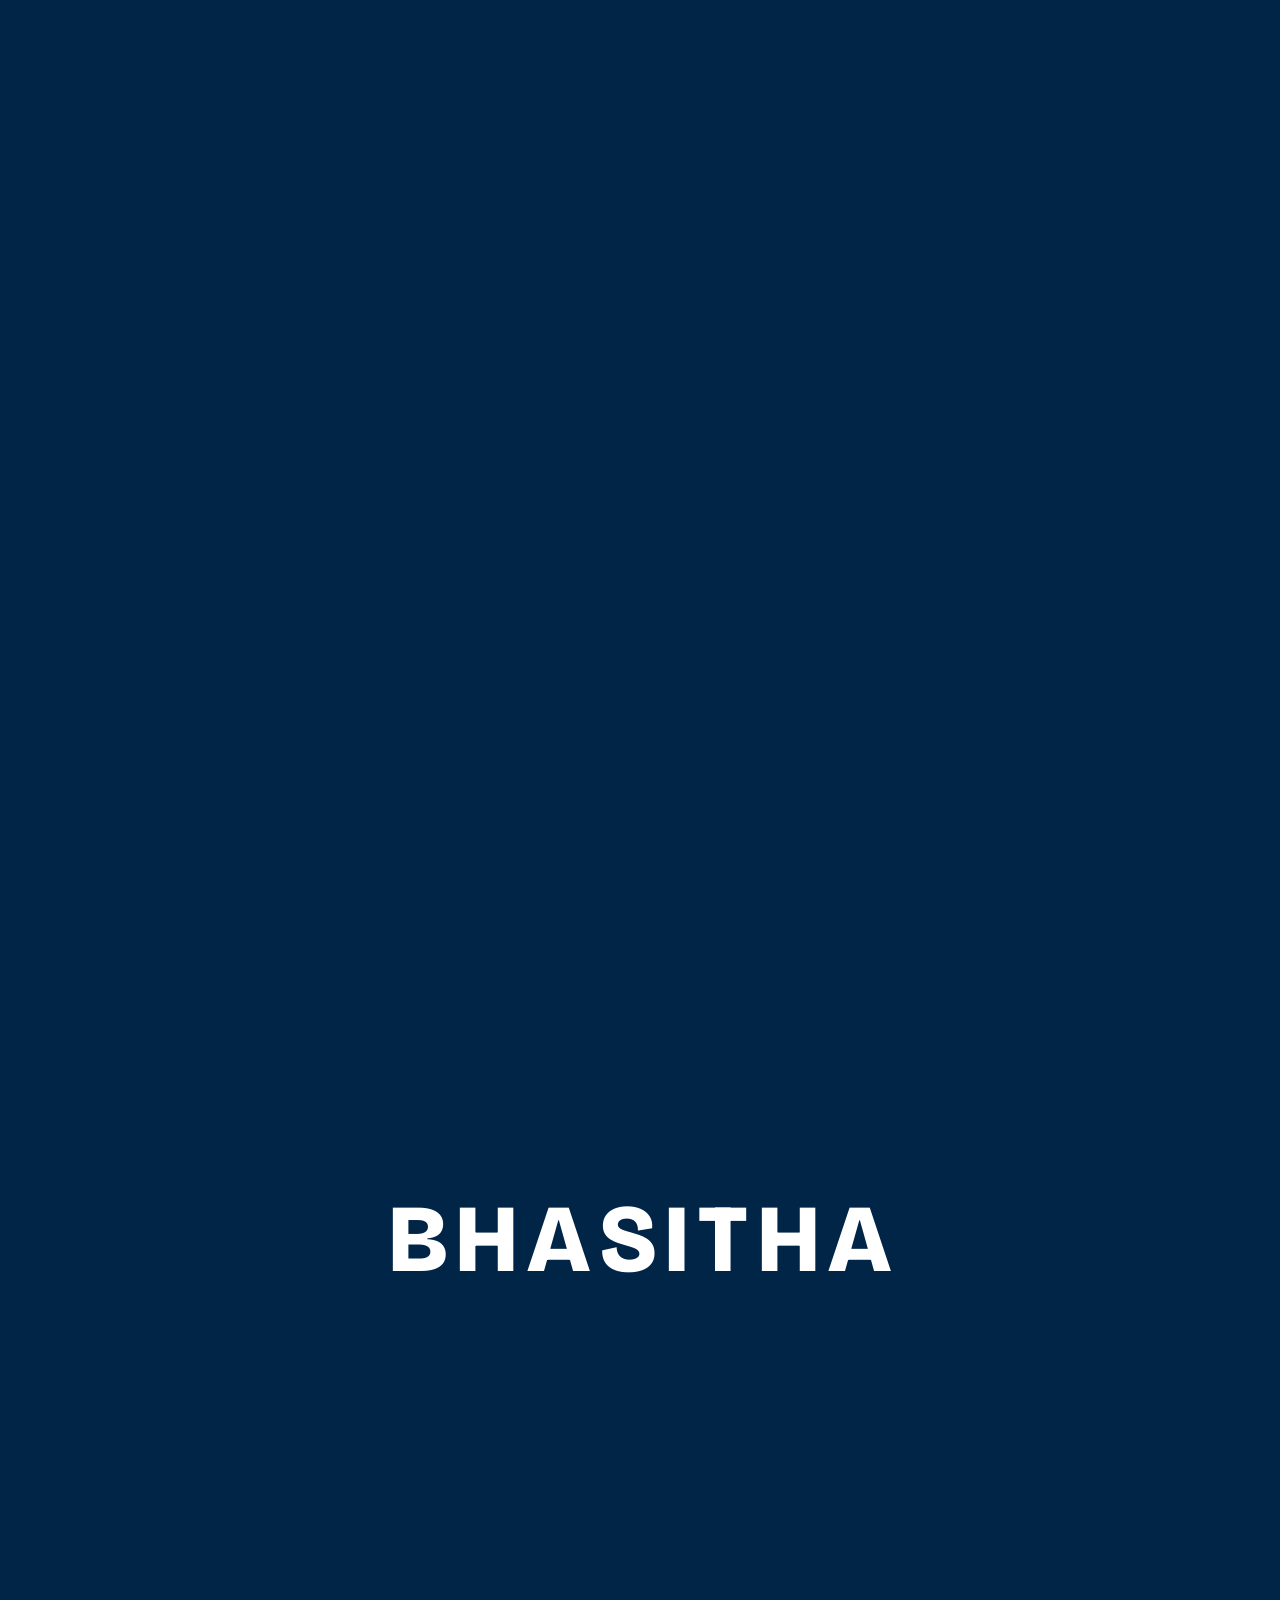
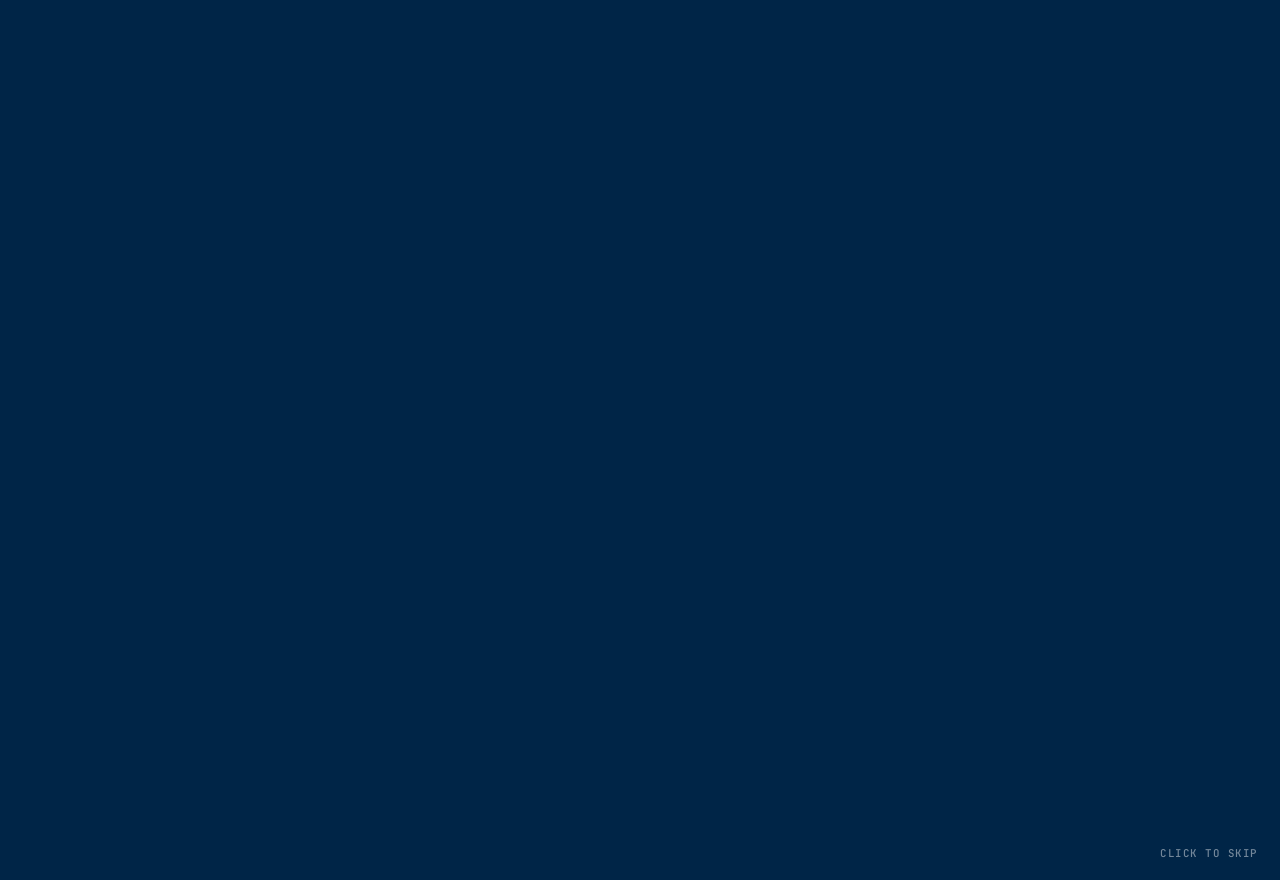
==== commit ff66ee0d: "Add BHASITHA intro animation" ====
--- a/index.html
+++ b/index.html
@@ -9,9 +9,11 @@
 <link rel="icon" href="data:image/svg+xml,%3Csvg xmlns='http://www.w3.org/2000/svg' viewBox='0 0 64 64'%3E%3Crect width='64' height='64' rx='16' fill='%23007BFF'/%3E%3Ctext x='32' y='42' font-size='28' font-weight='800' text-anchor='middle' font-family='sans-serif' fill='%23fff'%3EBH%3C/text%3E%3C/svg%3E">
 <link rel="preconnect" href="https://fonts.googleapis.com"><link rel="preconnect" href="https://fonts.gstatic.com" crossorigin>
 <link href="https://fonts.googleapis.com/css2?family=Bricolage+Grotesque:opsz,wght@12..96,500;12..96,800&family=Instrument+Sans:wght@400;500;600&family=JetBrains+Mono:wght@500&display=swap" rel="stylesheet">
+<script>try{if(!sessionStorage.getItem("intro")){document.documentElement.classList.add("intro-on");setTimeout(function(){document.documentElement.classList.remove("intro-on")},7000)}}catch(e){}</script>
 <link rel="stylesheet" href="style.css">
 </head>
 <body>
+<div id="intro" aria-hidden="true"></div>
 <nav>
   <a class="logo" href="index.html" aria-label="Home">B<b>H</b></a>
   <ul class="links" id="links"><li><a href="index.html" class="on">Home</a></li><li><a href="about.html">About</a></li><li><a href="projects.html">Projects</a></li><li><a href="services.html">Services</a></li><li><a href="contact.html">Contact</a></li></ul>
--- a/style.css
+++ b/style.css
@@ -149,3 +149,14 @@
 .sbtn .arr{margin-left:auto;font-style:normal;color:var(--mut);transition:.25s}
 .sbtn:hover .arr{color:var(--text);transform:translate(2px,-2px)}
 @media(max-width:480px){.soc{grid-template-columns:1fr}}
+
+/* ===== intro animation ===== */
+#intro{display:none;position:fixed;inset:0;z-index:1000;cursor:pointer}
+.intro-on body::before{content:"";position:fixed;inset:0;background:#002547;z-index:999}
+.intro-on body,.intro-run body{overflow:hidden}
+.intro-run #intro{display:block}
+#intro .cols i{position:absolute;top:0;bottom:0;background:#002547;will-change:transform}
+#intro .iw{position:absolute;inset:0;display:flex;justify-content:center;align-items:center;font:800 clamp(2rem,9.5vw,6.4rem)/1.2 "Bricolage Grotesque",sans-serif;letter-spacing:.07em;color:#fff;pointer-events:none;padding-left:.07em}
+#intro .iw span{display:block;overflow:hidden;padding:0 .015em}
+#intro .iw b{display:block;font-weight:800;transform:translateY(118%);will-change:transform}
+#intro .skip{position:absolute;right:22px;bottom:20px;font:500 .72rem "JetBrains Mono",monospace;letter-spacing:.14em;text-transform:uppercase;color:rgba(255,255,255,.45);pointer-events:none}
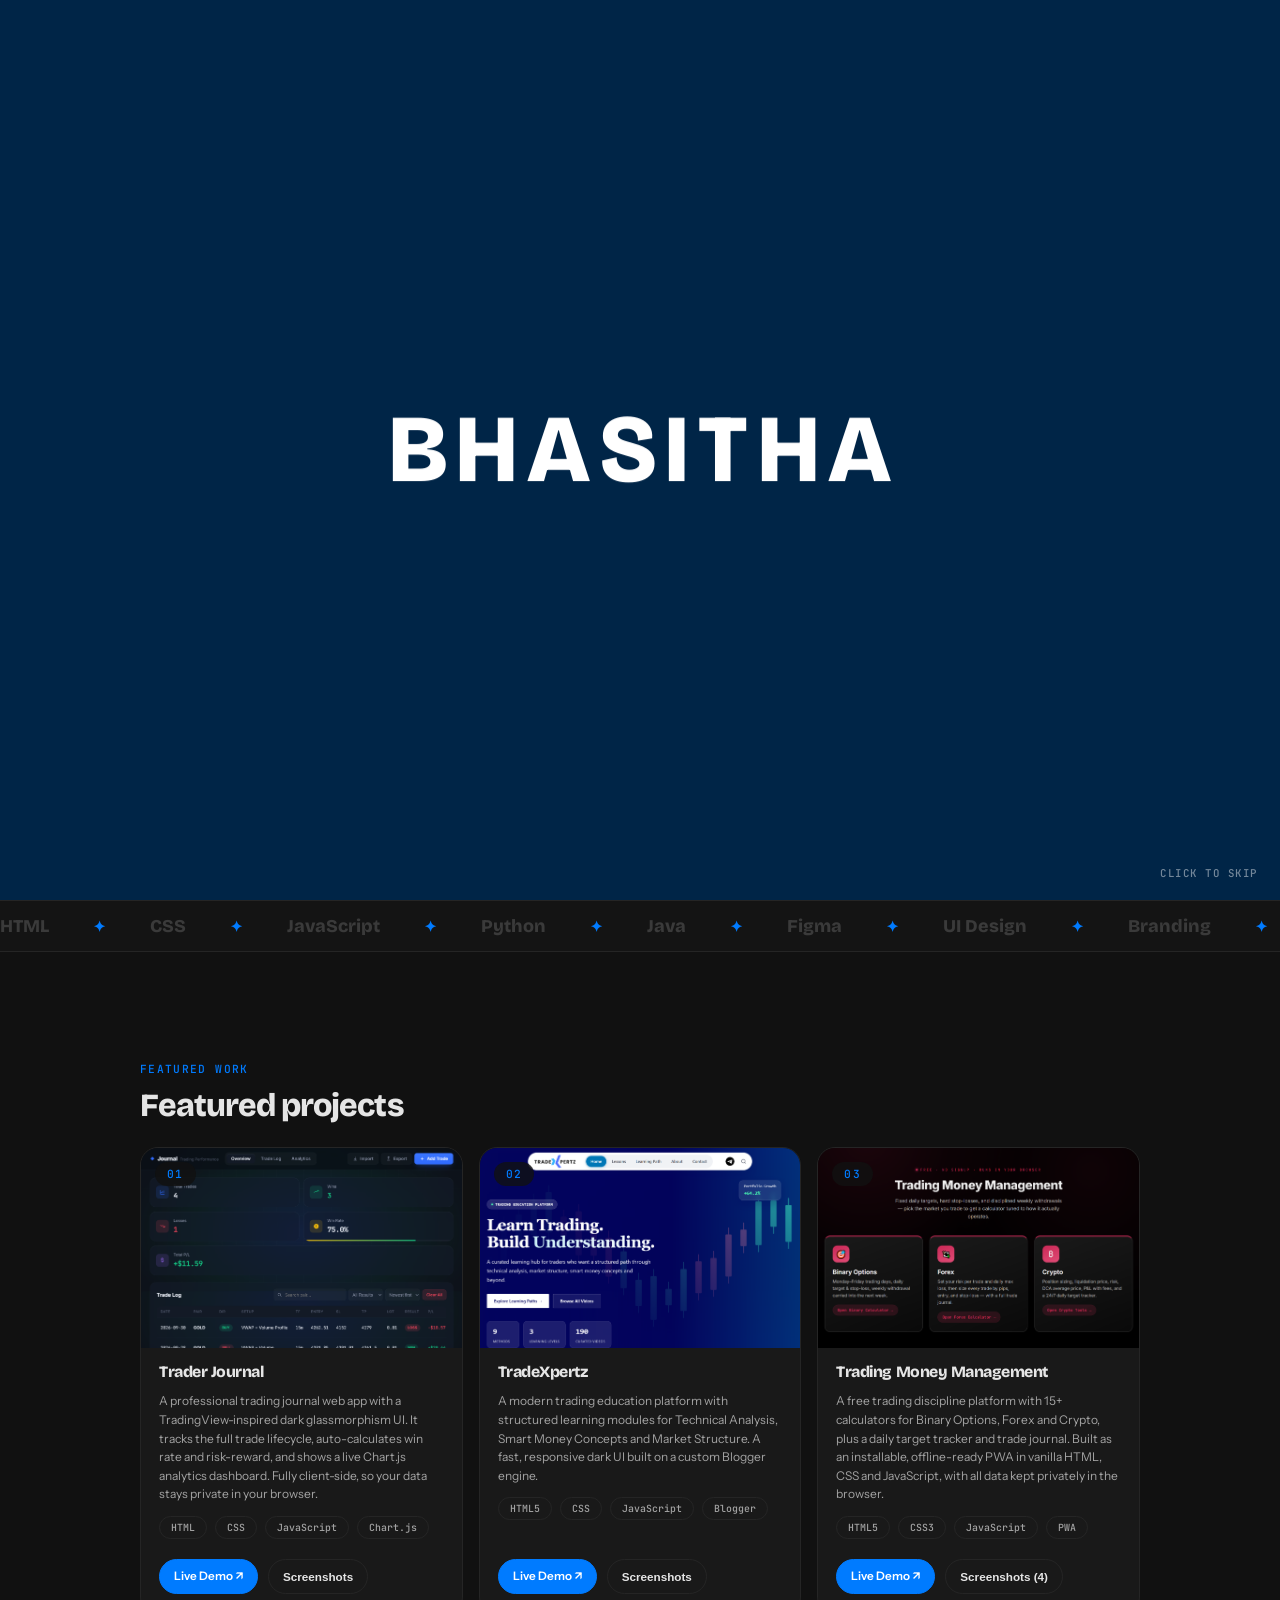
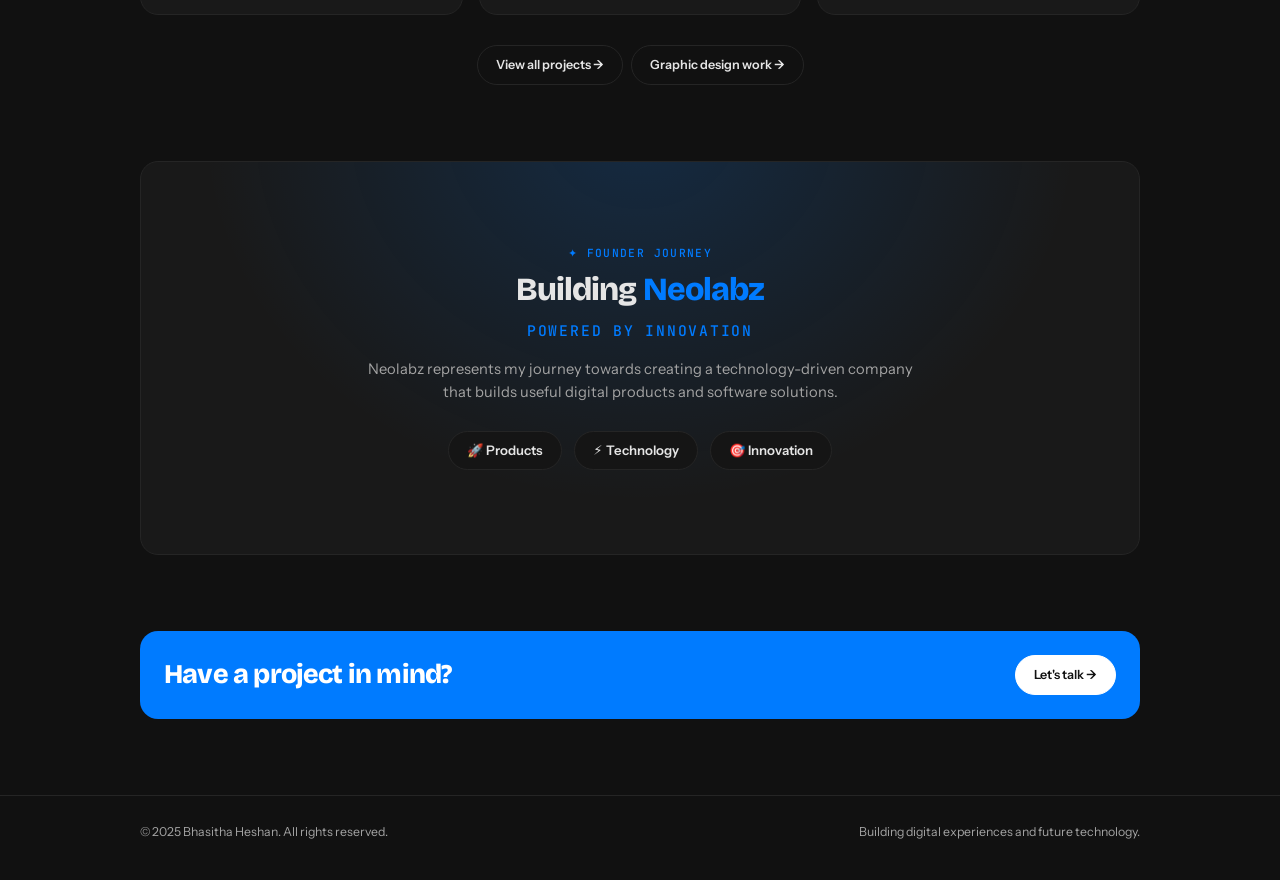
==== commit 4da99f6b: "Fix intro animation on mobile" ====
--- a/index.html
+++ b/index.html
@@ -9,8 +9,8 @@
 <link rel="icon" href="data:image/svg+xml,%3Csvg xmlns='http://www.w3.org/2000/svg' viewBox='0 0 64 64'%3E%3Crect width='64' height='64' rx='16' fill='%23007BFF'/%3E%3Ctext x='32' y='42' font-size='28' font-weight='800' text-anchor='middle' font-family='sans-serif' fill='%23fff'%3EBH%3C/text%3E%3C/svg%3E">
 <link rel="preconnect" href="https://fonts.googleapis.com"><link rel="preconnect" href="https://fonts.gstatic.com" crossorigin>
 <link href="https://fonts.googleapis.com/css2?family=Bricolage+Grotesque:opsz,wght@12..96,500;12..96,800&family=Instrument+Sans:wght@400;500;600&family=JetBrains+Mono:wght@500&display=swap" rel="stylesheet">
-<script>try{if(!sessionStorage.getItem("intro")){document.documentElement.classList.add("intro-on");setTimeout(function(){document.documentElement.classList.remove("intro-on")},7000)}}catch(e){}</script>
-<link rel="stylesheet" href="style.css">
+<script>(function(){var d=document,r=d.documentElement,show=true;try{if(location.protocol==="file:")show=!sessionStorage.getItem("intro");else if(d.referrer)show=new URL(d.referrer).host!==location.host}catch(e){}if(show){r.classList.add("intro-on");setTimeout(function(){r.classList.remove("intro-on")},7000)}})();</script>
+<link rel="stylesheet" href="style.css?v=8">
 </head>
 <body>
 <div id="intro" aria-hidden="true"></div>
@@ -42,7 +42,7 @@
 </header><div class="marq" aria-hidden="true"><div class="track" id="track"></div></div><section style="padding-top:clamp(64px,10vw,110px)" id="projects"><div class="wrap">
   <span class="eyebrow">Featured work</span><h2>Featured projects</h2>
   <div class="pgrid" id="pgrid" data-limit="3"></div>
-  <div class="more"><a class="btn" href="projects.html">View all projects →</a></div>
+  <div class="more"><a class="btn" href="projects.html">View all projects →</a> <a class="btn" href="projects.html#graphic" style="margin-left:8px">Graphic design work →</a></div>
 </div></section><section style="padding-top:0"><div class="wrap">
   <div class="tile neo rv">
     <span class="eyebrow">✦ Founder journey</span>
@@ -58,6 +58,6 @@
   <img id="lbimg" alt="">
   <div class="bar"><button id="prev" aria-label="Previous">←</button><span id="cap"></span><button id="next" aria-label="Next">→</button><button id="x" aria-label="Close">✕</button></div>
 </div>
-<script src="script.js"></script>
+<script src="script.js?v=8"></script>
 </body>
 </html>
--- a/style.css
+++ b/style.css
@@ -71,8 +71,8 @@
 .tags li{font:500 .66rem "JetBrains Mono",monospace;border:1px solid var(--line);padding:4px 11px;border-radius:999px;color:var(--mut)}
 .acts{display:flex;gap:10px;flex-wrap:wrap;margin-top:auto;padding-top:8px}
 .acts .btn{padding:7px 14px;font-size:.78rem}
-@media(max-width:1000px){.pgrid{grid-template-columns:repeat(2,1fr)}}
-@media(max-width:640px){.pgrid{grid-template-columns:1fr}}
+@media(max-width:760px){.pgrid{grid-template-columns:repeat(2,1fr)}}
+@media(max-width:520px){.pgrid{grid-template-columns:1fr}}
 /* education */
 .edu{display:grid;gap:14px}
 .row{display:grid;grid-template-columns:170px 1fr;gap:24px}
@@ -136,7 +136,7 @@
 .cta-band h2{margin:0;font-size:clamp(1.25rem,2.8vw,1.8rem)}
 .cta-band .btn{background:#fff;border-color:#fff;color:#111}.cta-band .btn:hover{border-color:#fff;box-shadow:0 8px 28px rgba(0,0,0,.35)}
 .more{display:flex;justify-content:center;margin-top:30px}
-body{animation:pg .5s ease both}@keyframes pg{from{opacity:0;transform:translateY(8px)}}
+body{animation:pg .5s ease both}@keyframes pg{from{opacity:0}}
 
 .soc{display:grid;grid-template-columns:repeat(2,1fr);gap:10px;margin-top:20px}
 .sbtn{display:flex;align-items:center;gap:12px;padding:10px 14px 10px 10px;border:1px solid var(--line);border-radius:16px;background:#151515;transition:.25s;min-width:0}
@@ -156,7 +156,32 @@
 .intro-on body,.intro-run body{overflow:hidden}
 .intro-run #intro{display:block}
 #intro .cols i{position:absolute;top:0;bottom:0;background:#002547;will-change:transform}
-#intro .iw{position:absolute;inset:0;display:flex;justify-content:center;align-items:center;font:800 clamp(2rem,9.5vw,6.4rem)/1.2 "Bricolage Grotesque",sans-serif;letter-spacing:.07em;color:#fff;pointer-events:none;padding-left:.07em}
+#intro .iw{position:absolute;inset:0;display:flex;justify-content:center;align-items:center;font:800 clamp(2rem,11.5vw,6.4rem)/1.2 "Bricolage Grotesque",sans-serif;letter-spacing:.07em;color:#fff;pointer-events:none;padding-left:.07em}
 #intro .iw span{display:block;overflow:hidden;padding:0 .015em}
 #intro .iw b{display:block;font-weight:800;transform:translateY(118%);will-change:transform}
 #intro .skip{position:absolute;right:22px;bottom:20px;font:500 .72rem "JetBrains Mono",monospace;letter-spacing:.14em;text-transform:uppercase;color:rgba(255,255,255,.45);pointer-events:none}
+
+/* ===== work tabs + graphic gallery ===== */
+[hidden]{display:none!important}
+.tabs{display:inline-flex;gap:4px;padding:5px;border:1px solid var(--line);border-radius:999px;background:var(--panel);margin-bottom:26px}
+.tab{background:none;border:0;color:var(--mut);padding:9px 22px;border-radius:999px;font:600 .88rem "Instrument Sans",sans-serif;cursor:pointer;transition:.2s}
+.tab:hover{color:var(--text)}
+.tab.on{background:var(--acc);color:#fff}
+.subtabs{display:flex;flex-wrap:wrap;gap:8px;margin-bottom:22px}
+.chipb{background:none;border:1px solid var(--line);color:var(--mut);padding:7px 16px;border-radius:999px;font:500 .82rem "Instrument Sans",sans-serif;cursor:pointer;transition:.2s}
+.chipb:hover{color:var(--text);border-color:#3a3a3a}
+.chipb.on{color:var(--text);border-color:var(--acc);background:rgba(0,123,255,.12)}
+.chipb small{color:var(--mut);margin-left:6px}
+.ggrid{display:grid;grid-template-columns:repeat(3,1fr);gap:16px}
+.gimg{padding:0;border:1px solid var(--line);border-radius:var(--r);overflow:hidden;background:var(--panel);cursor:zoom-in;aspect-ratio:4/3;display:grid;place-items:center;transition:.3s}
+.gimg:hover{border-color:#3a3a3a;transform:translateY(-4px)}
+.gimg{position:relative}
+.gimg img{position:absolute;inset:0;width:100%;height:100%;object-fit:contain;display:block;padding:8px}
+.empty{grid-column:1/-1;text-align:center;padding:56px 20px;color:var(--mut);border:1px dashed var(--line);border-radius:var(--r)}
+.empty b{display:block;color:var(--text);font:800 1.15rem "Bricolage Grotesque",sans-serif;margin-bottom:6px}
+@media(max-width:760px){.ggrid{grid-template-columns:repeat(2,1fr)}}
+@media(max-width:520px){.ggrid{grid-template-columns:1fr}}
+
+.gfig{margin:0;display:flex;flex-direction:column;gap:12px}
+.gfig .gimg{width:100%}
+.gfig figcaption{text-align:center;font:800 1.05rem "Bricolage Grotesque",sans-serif;letter-spacing:-.01em;color:var(--text)}
